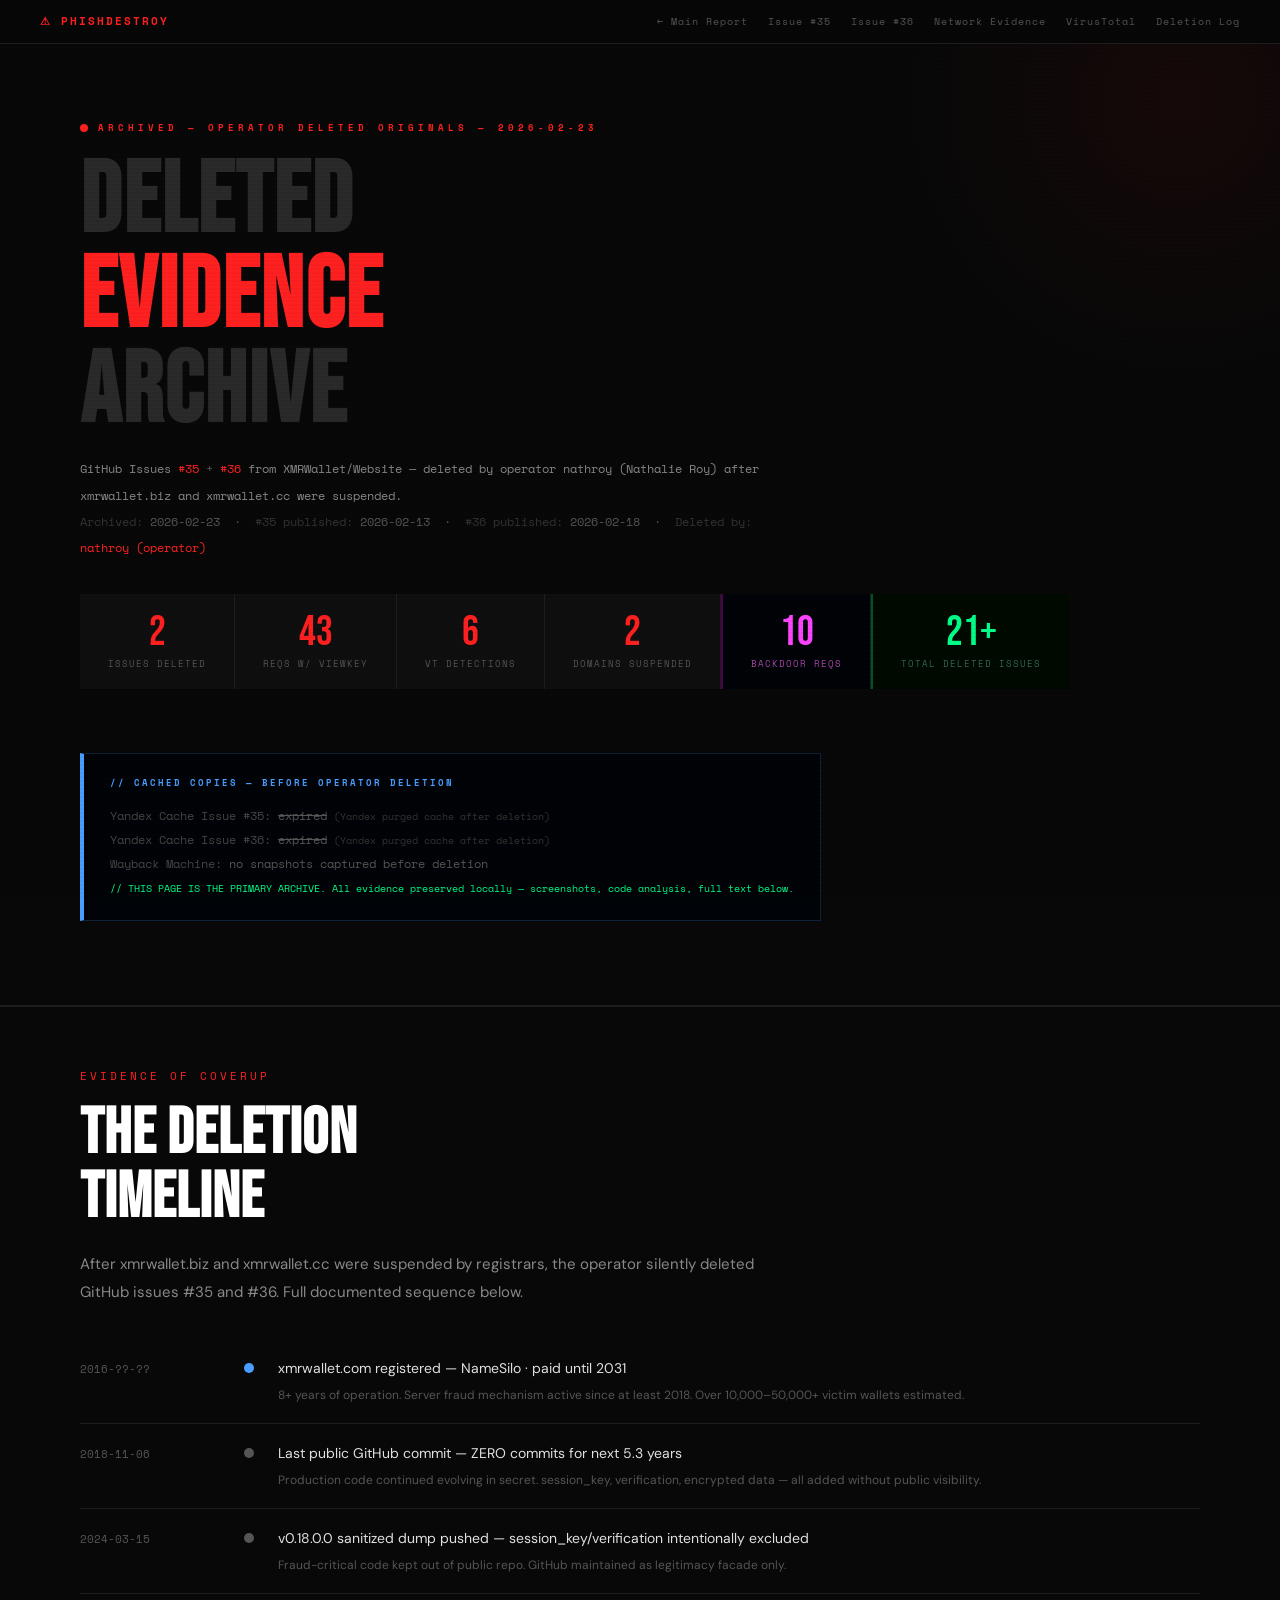
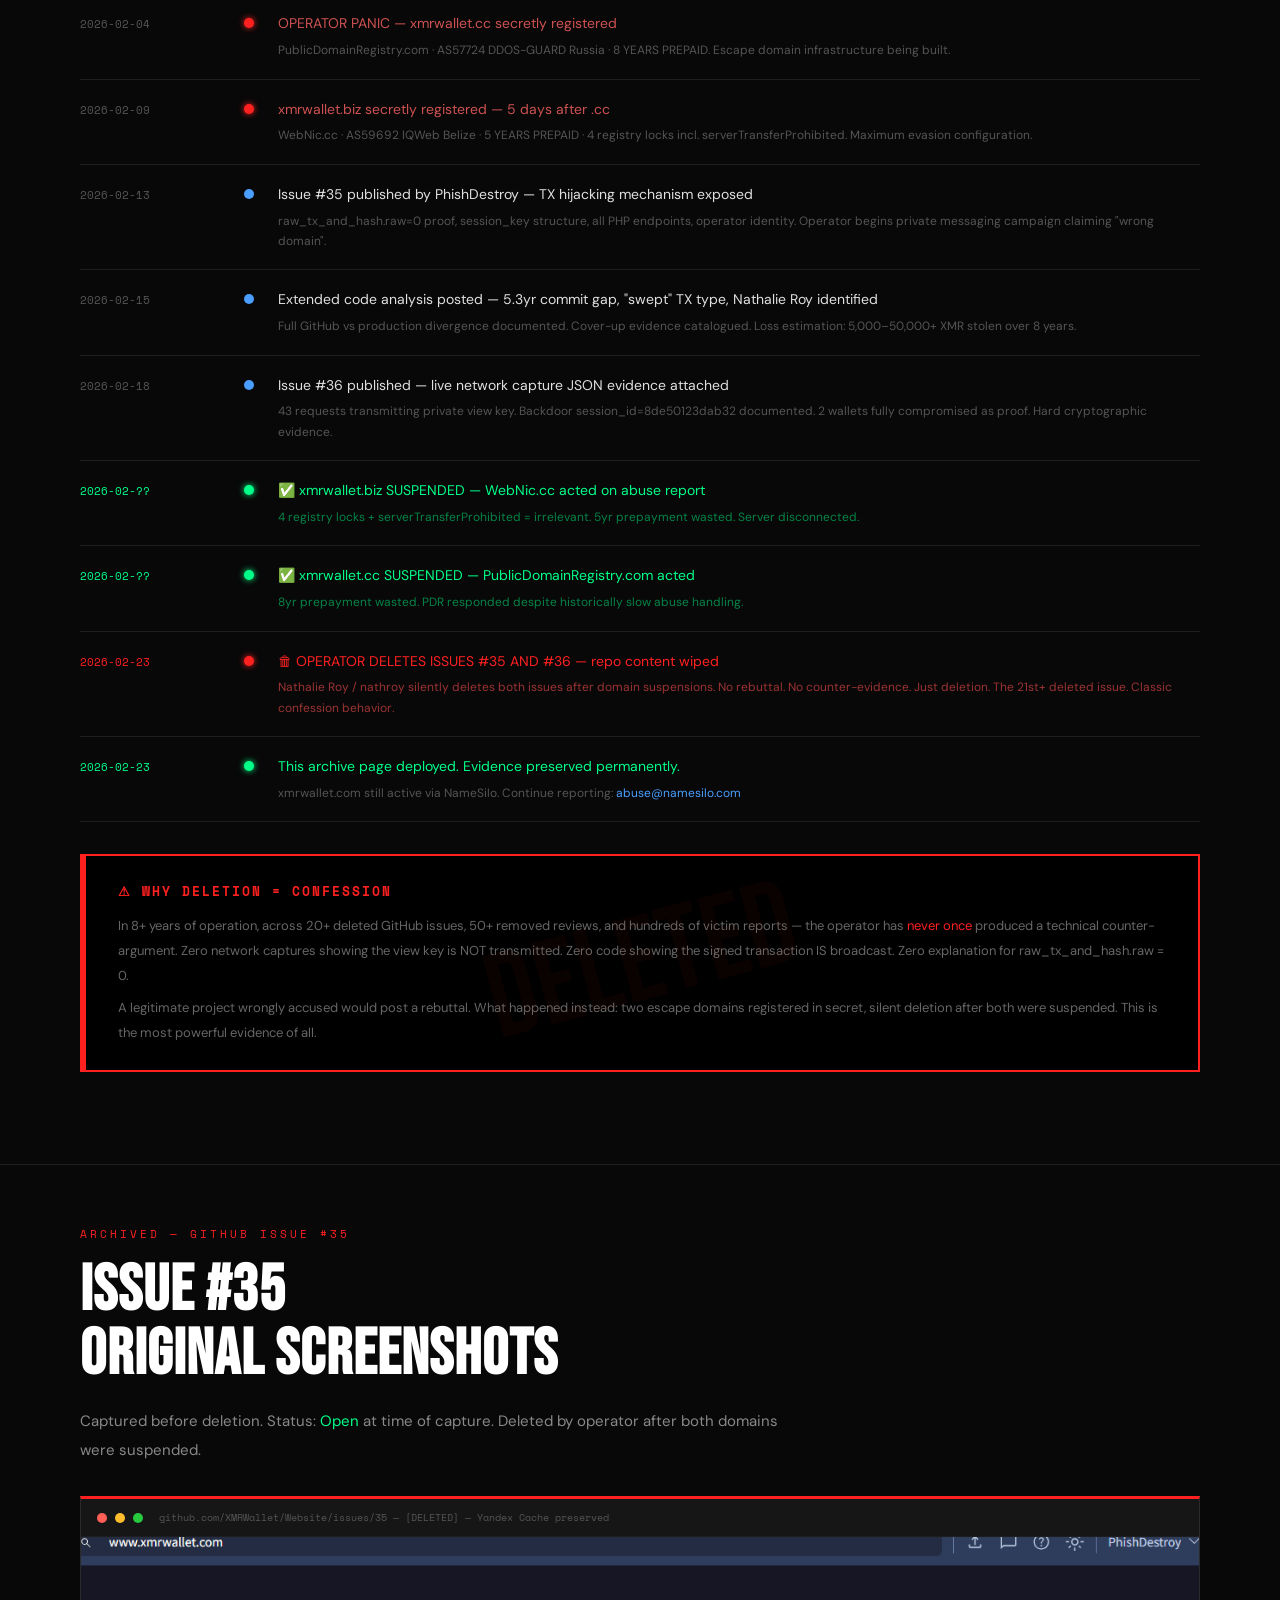
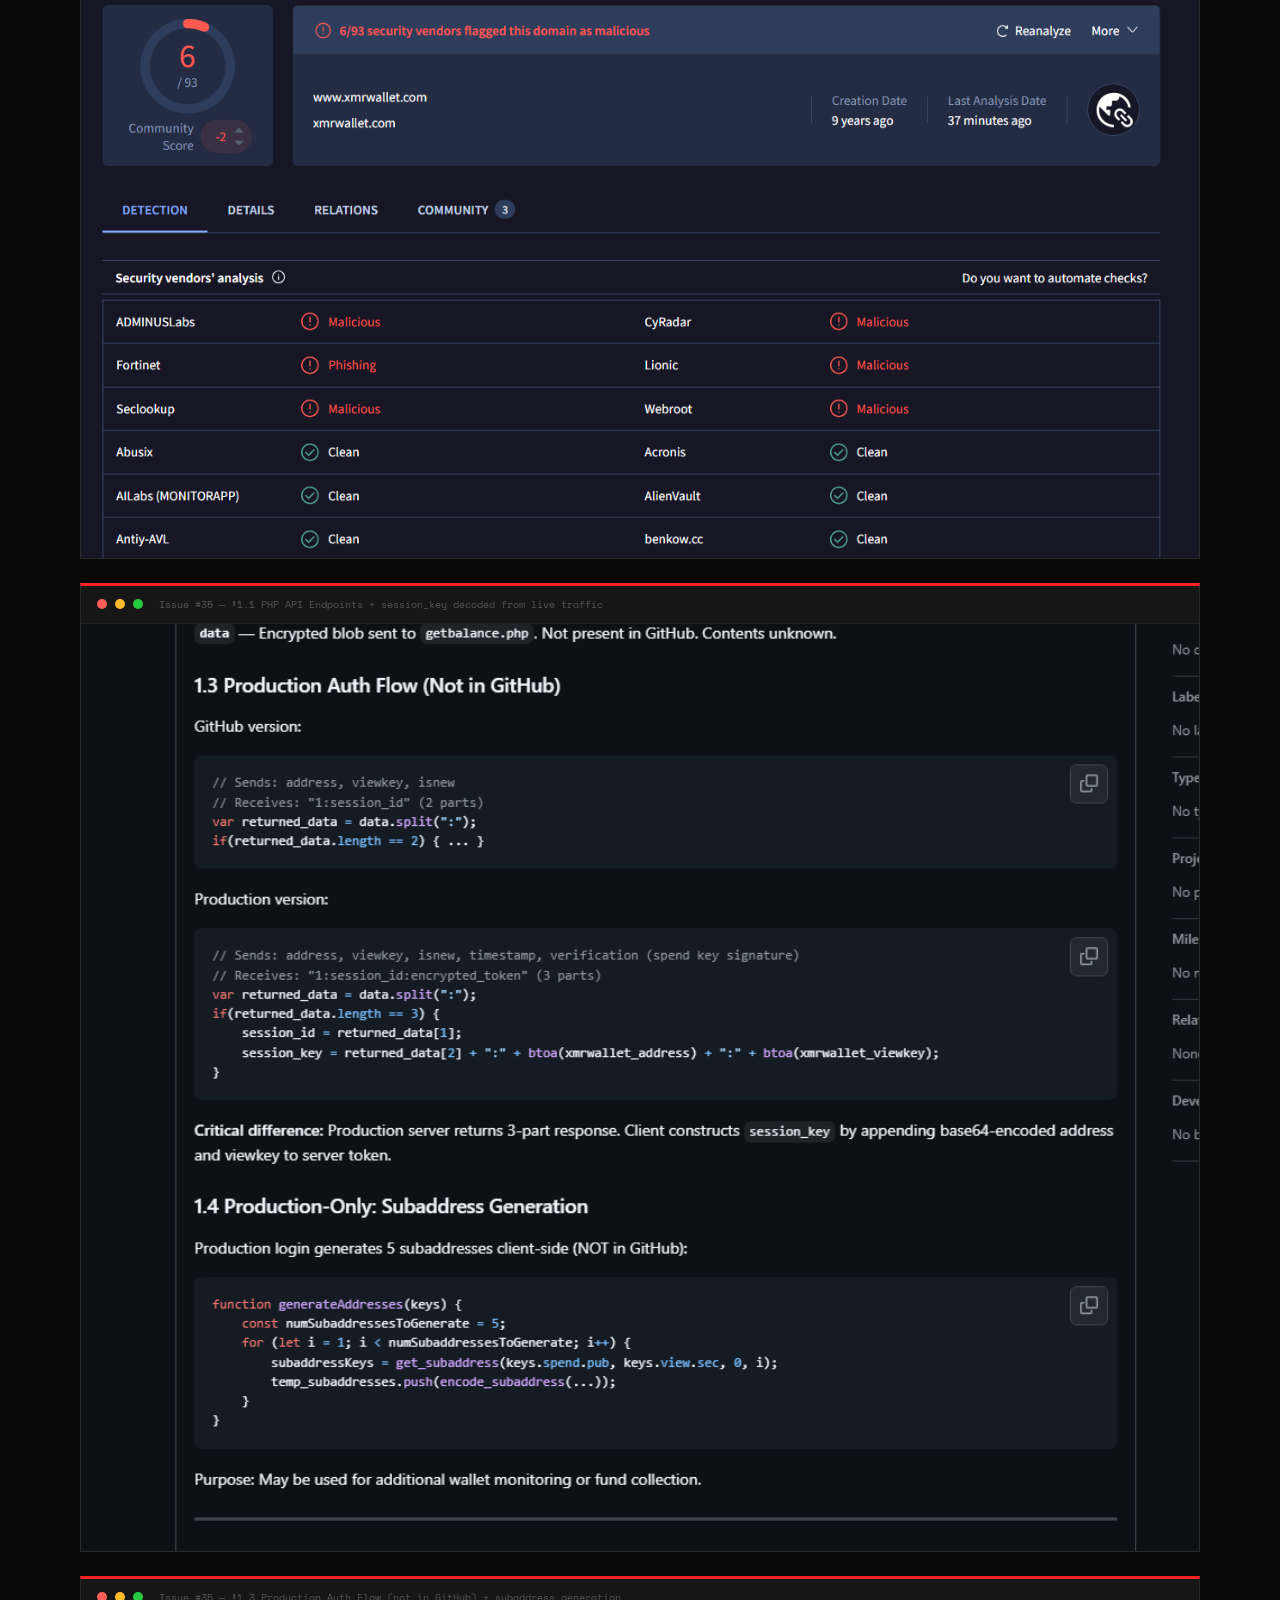
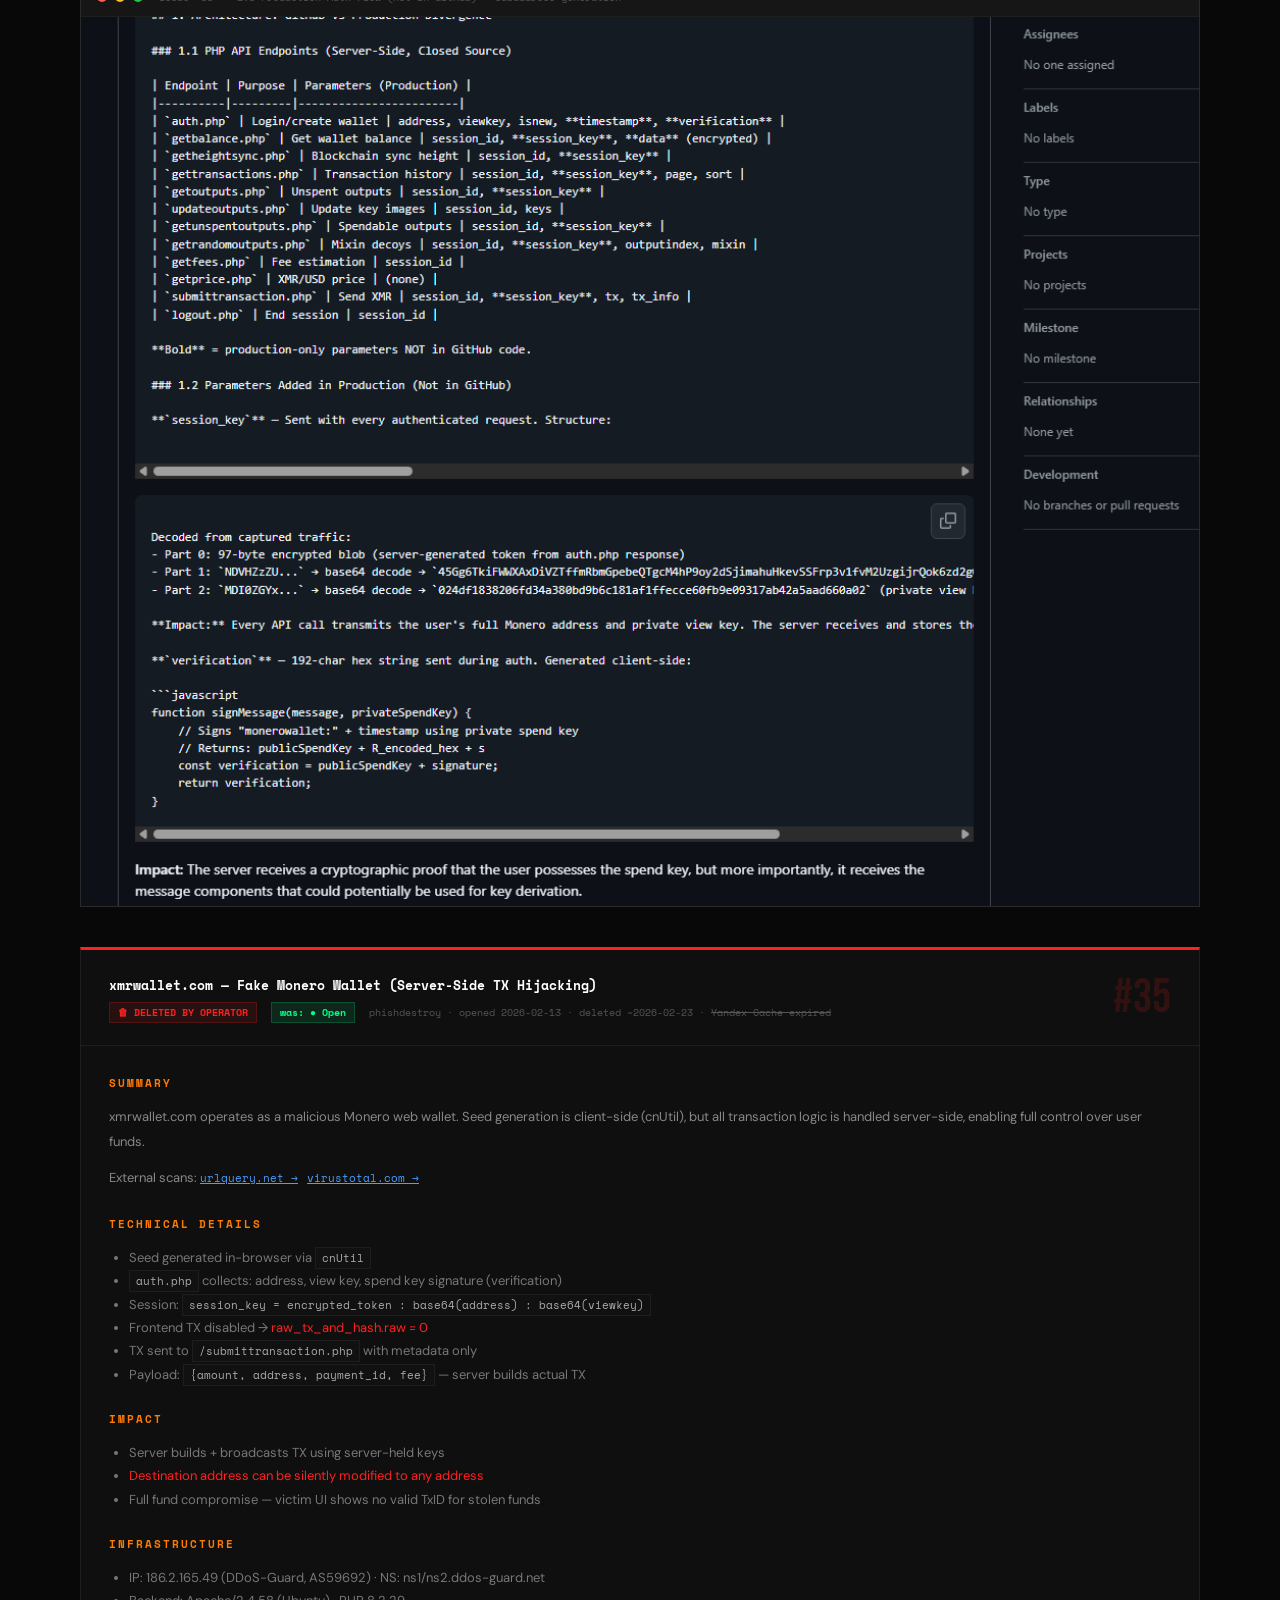
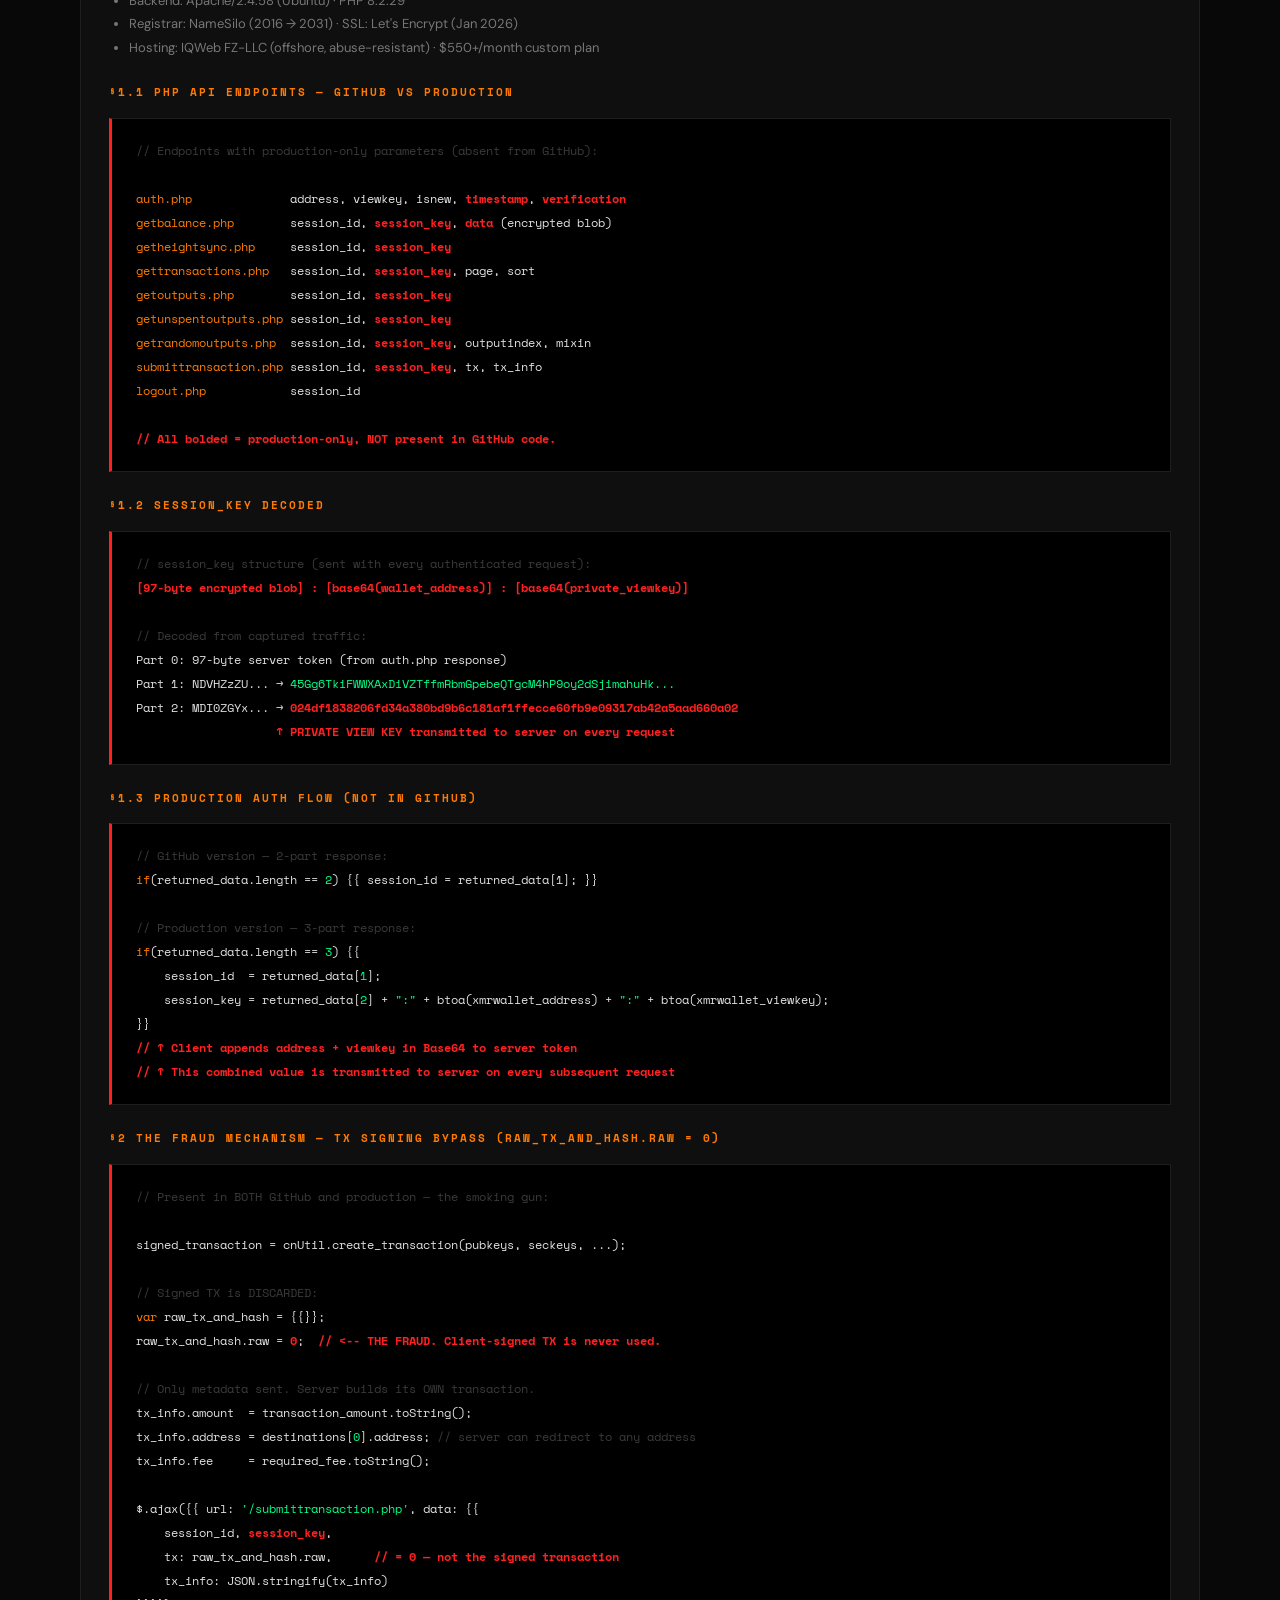
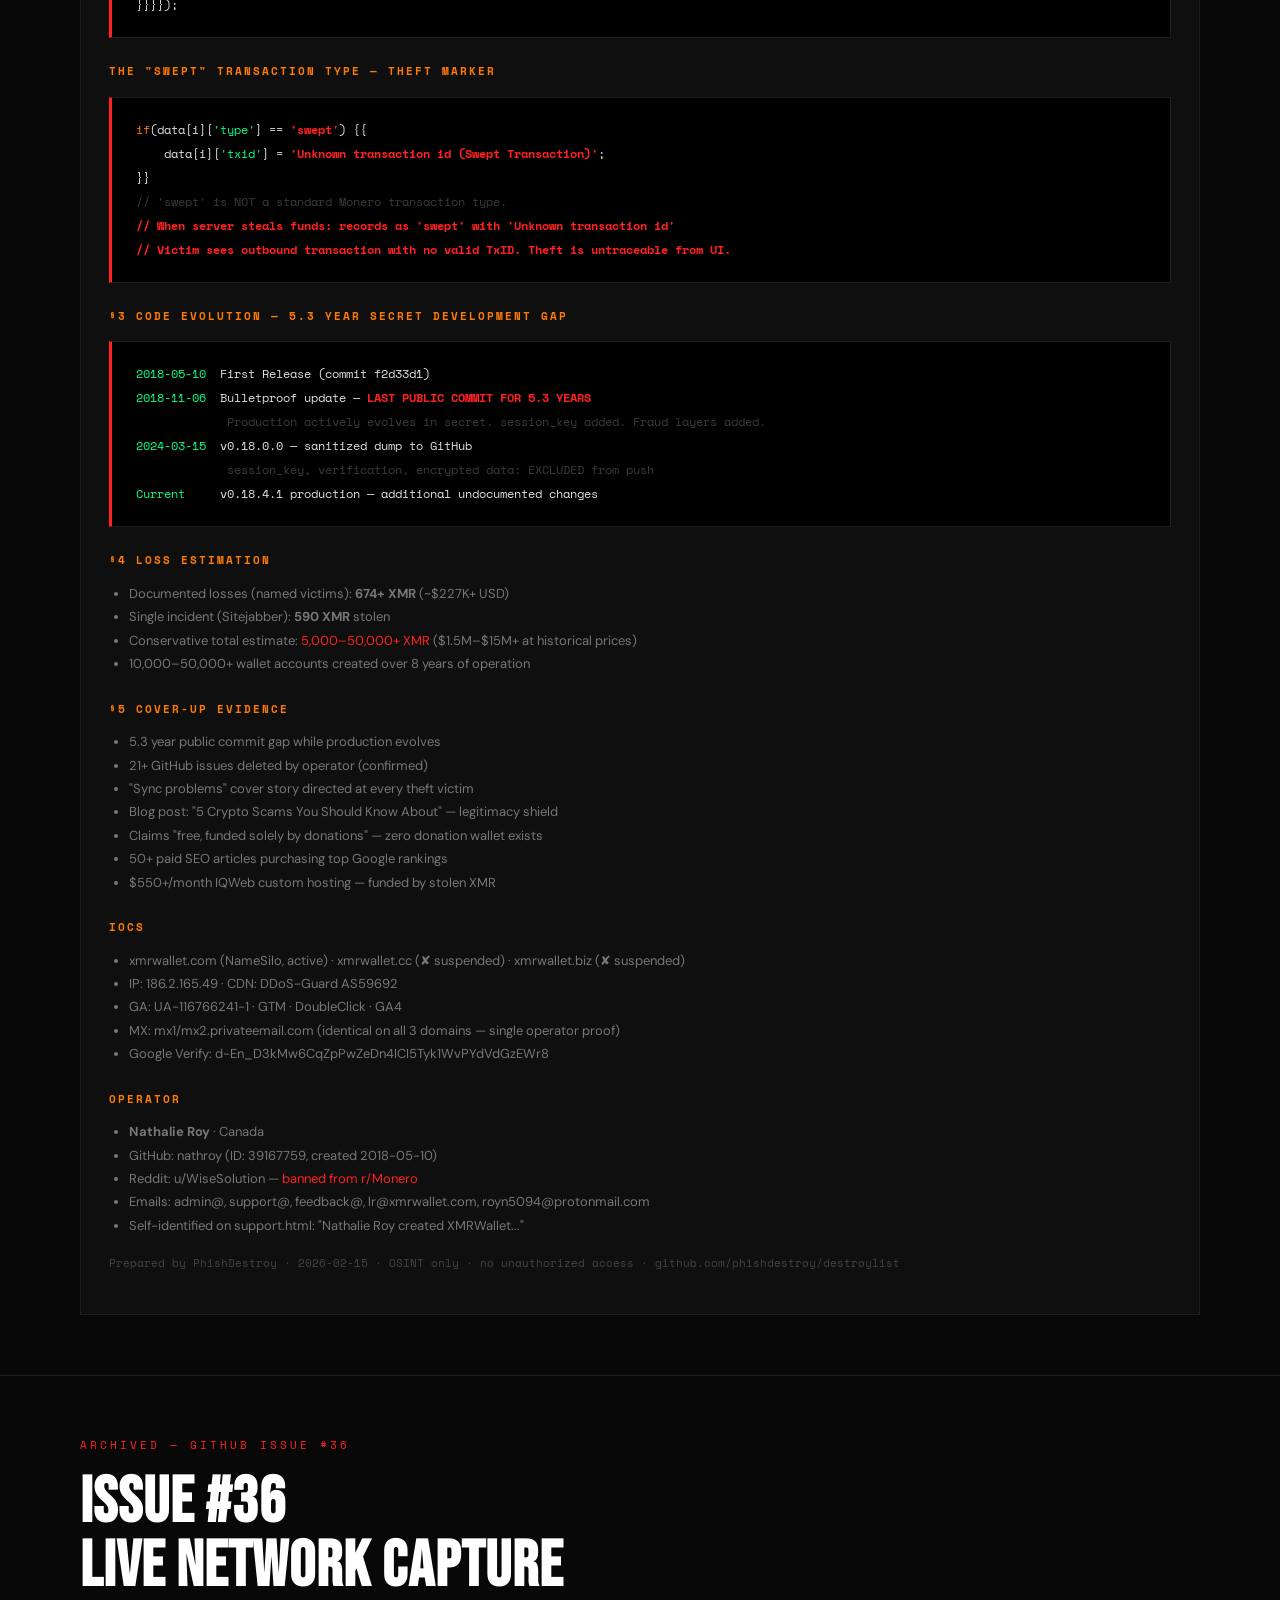
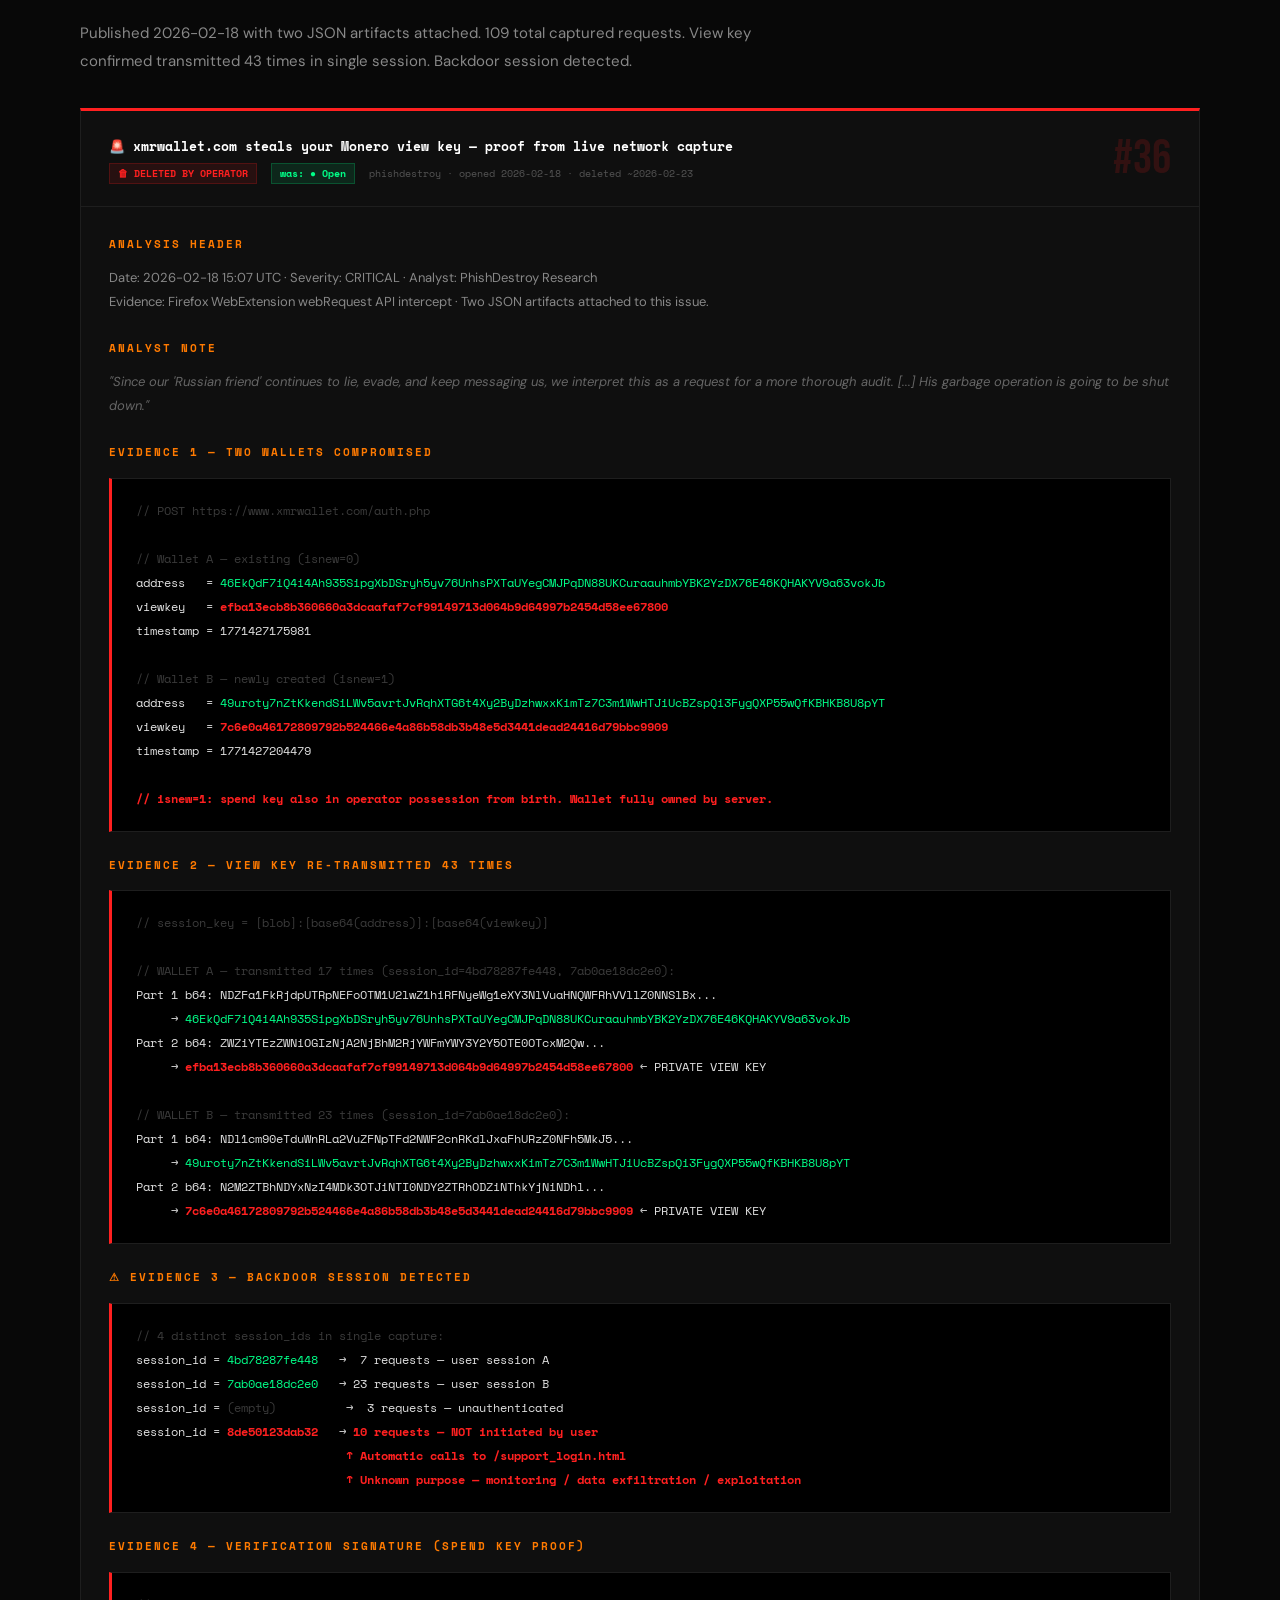
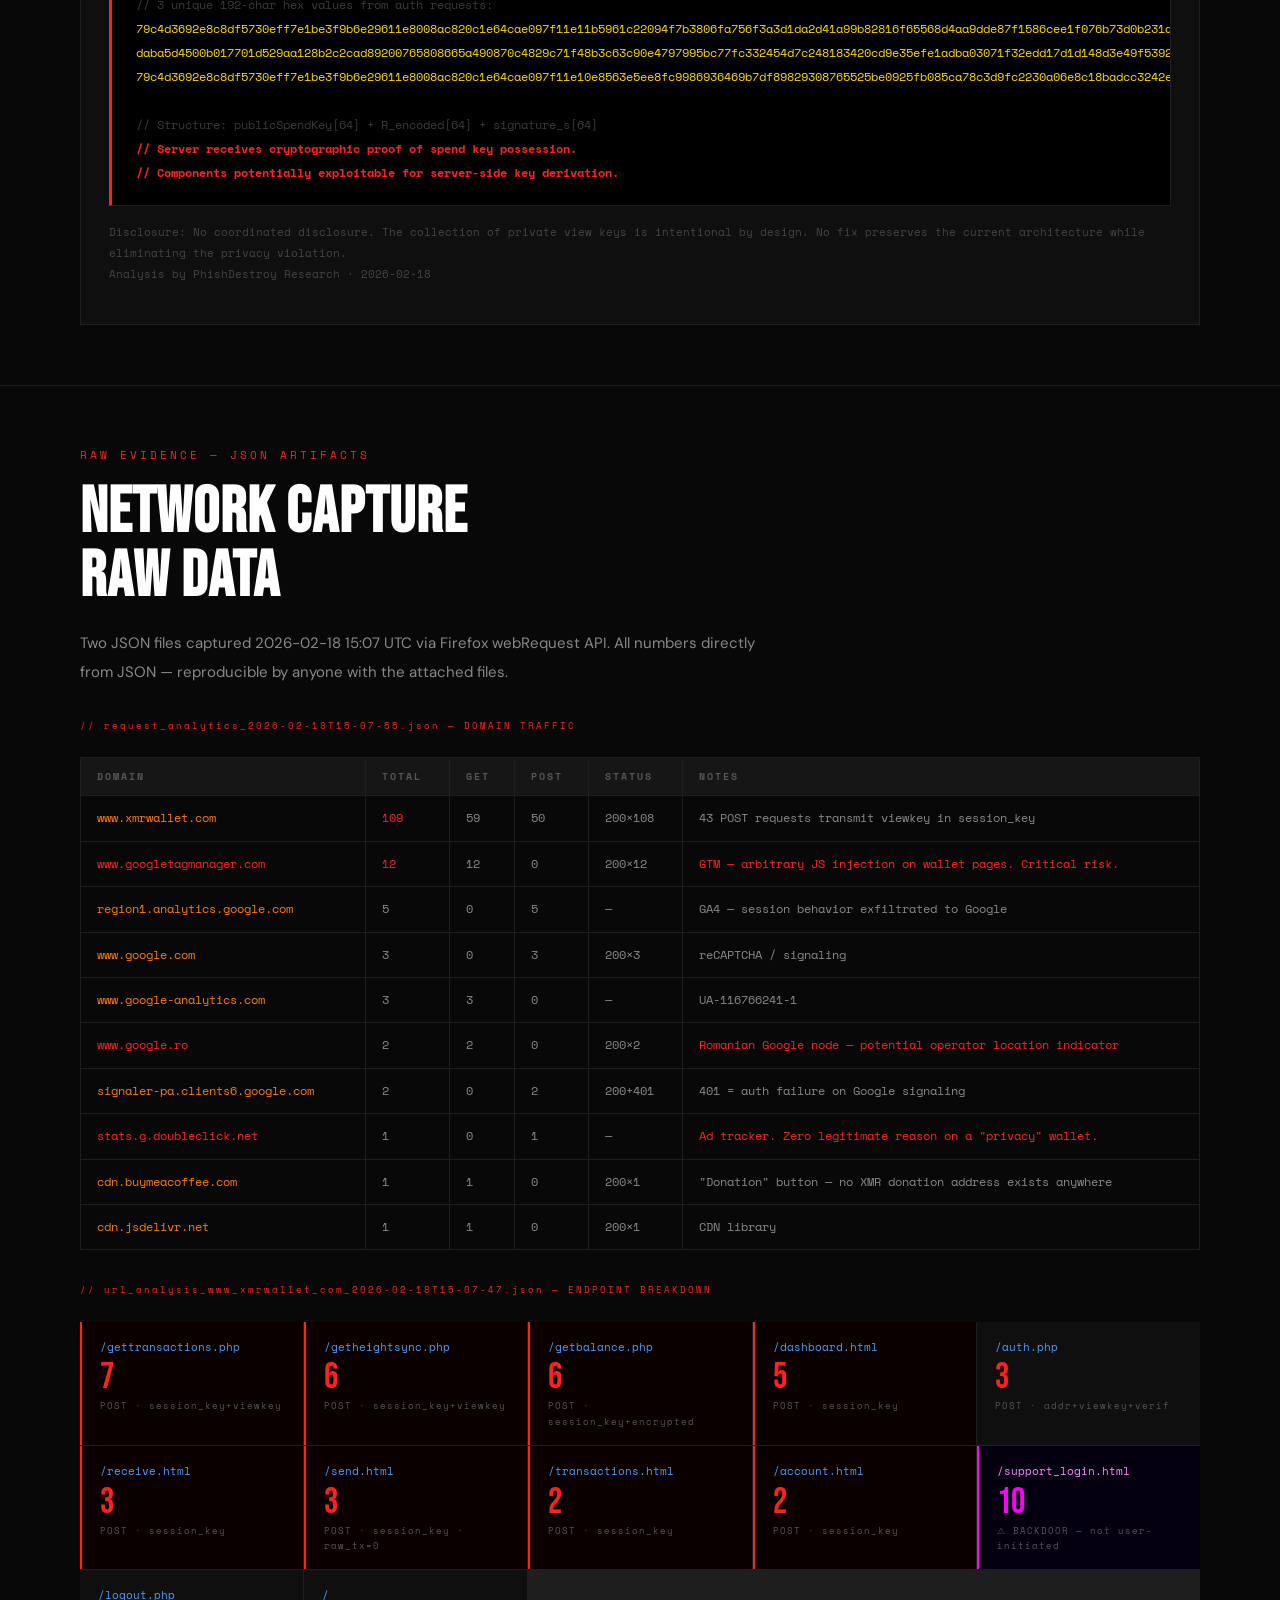
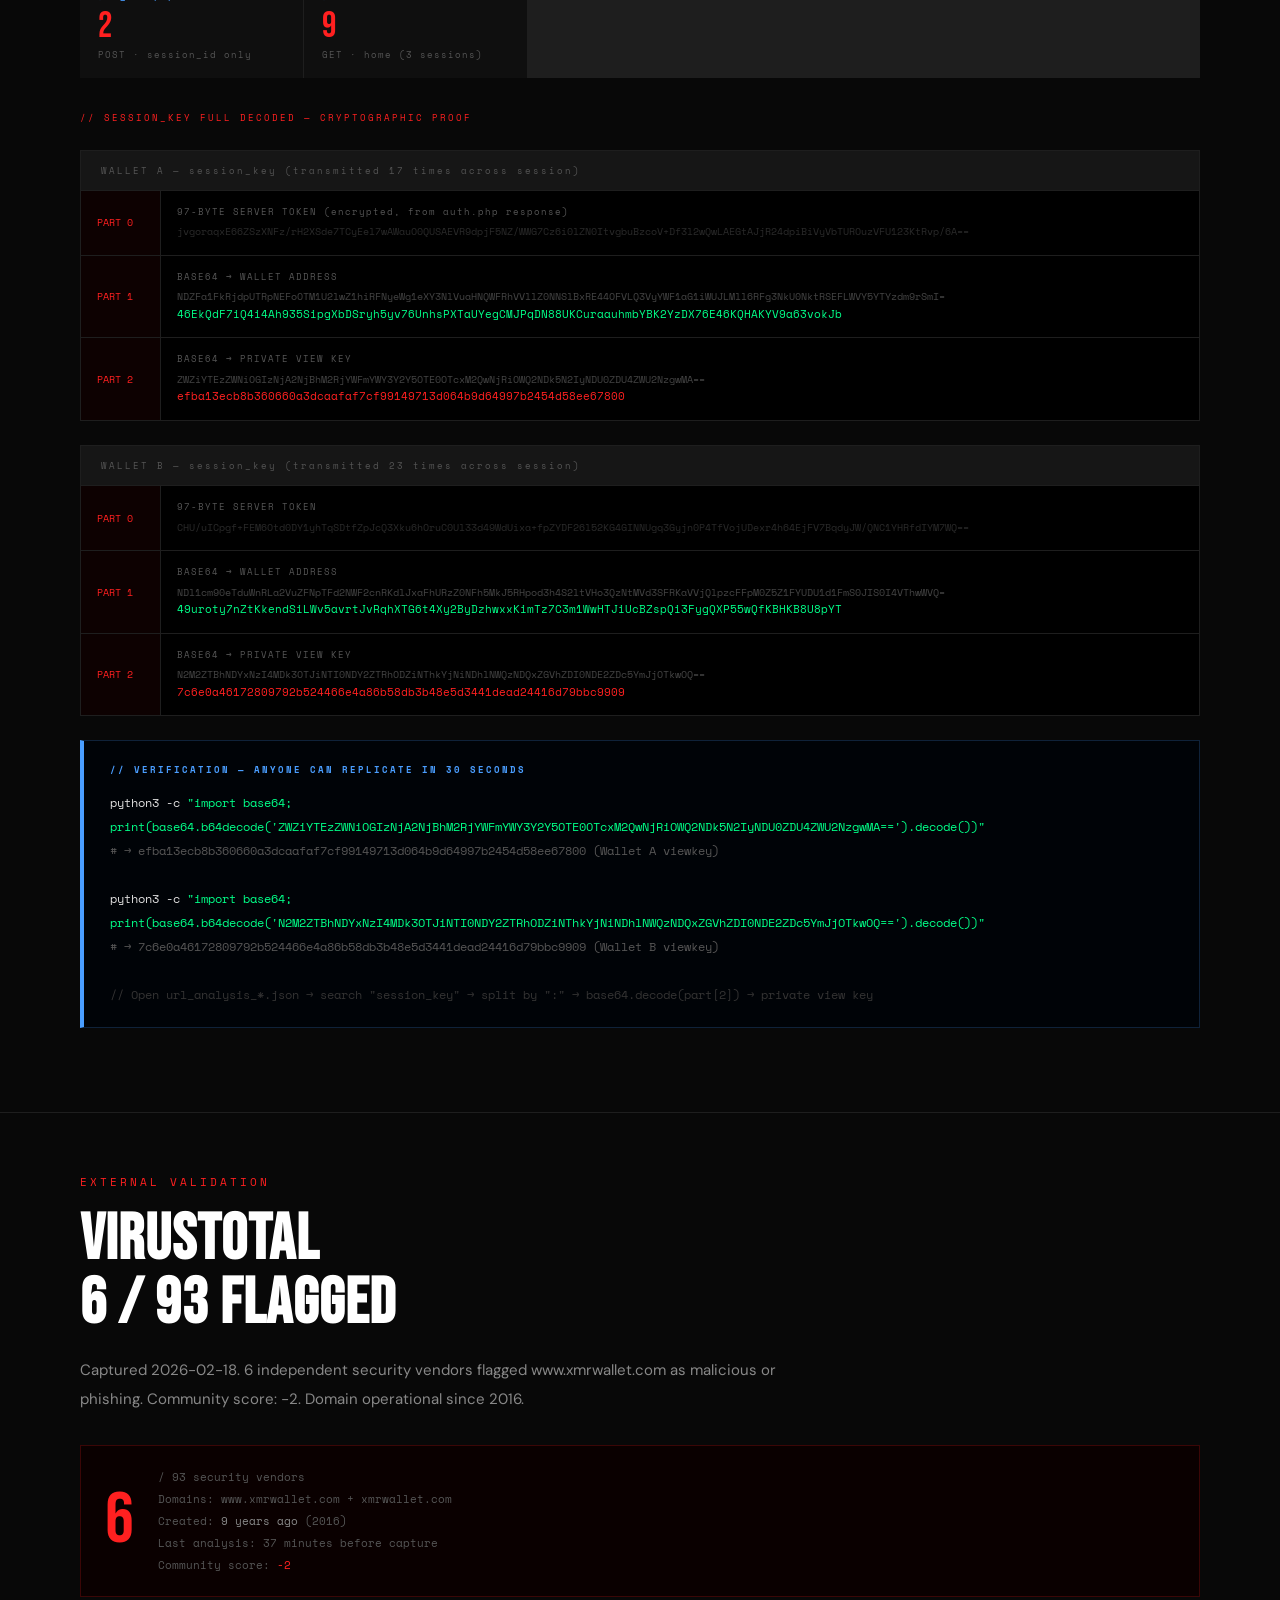
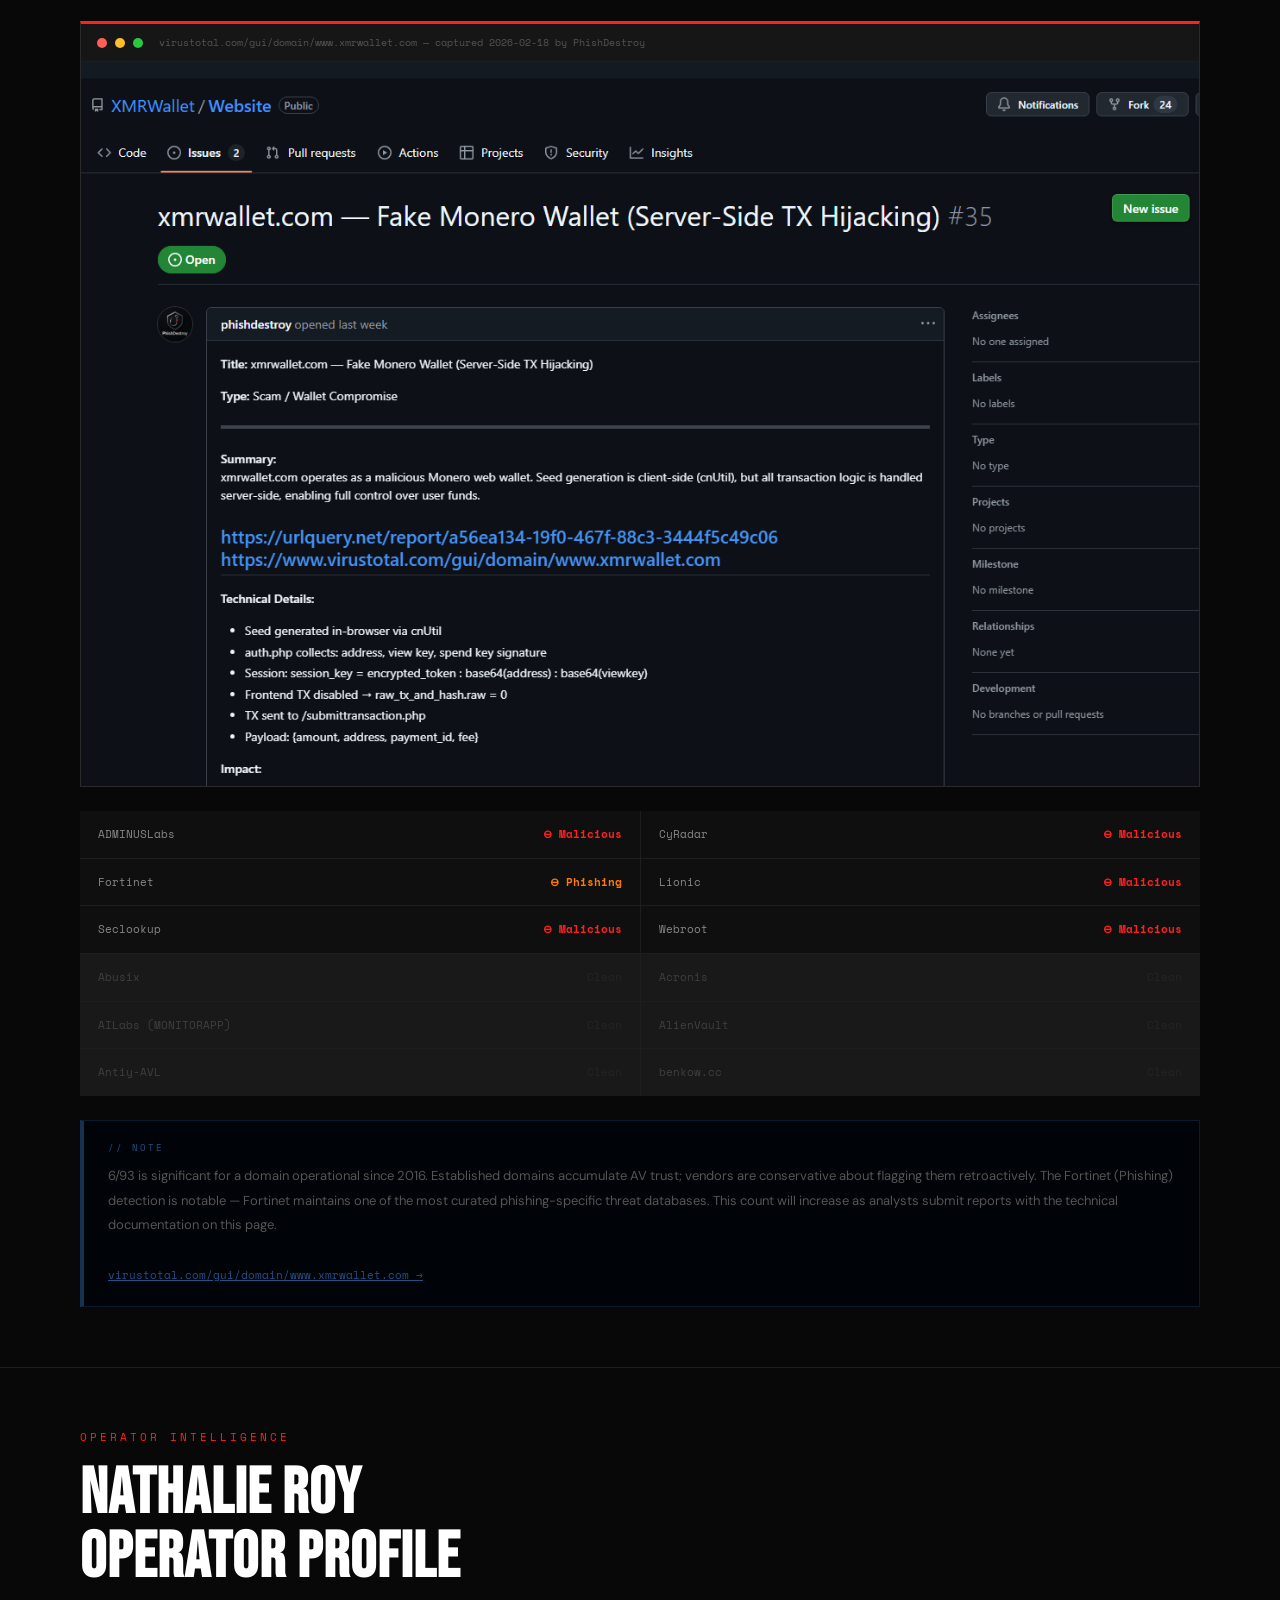
==== docs/deleted.html @ 0aae3ed5 "Fix dead links: Yandex cache expired, Wayback has no snapshots, all references updated - Yandex cach" ====
<!DOCTYPE html>
<html lang="en">
<head>
<meta charset="UTF-8">
<meta name="viewport" content="width=device-width, initial-scale=1.0">
<title>DELETED EVIDENCE &#x2014; xmrwallet.com GitHub Issues #35 &amp; #36 &#x2014; Archived by PhishDestroy</title>
<meta name="description" content="Archived GitHub issues #35 and #36 from XMRWallet/Website &#x2014; deleted by operator after .biz and .cc domains were suspended. Full technical evidence preserved.">
<meta name="robots" content="index, follow">
<meta property="og:title" content="xmrwallet.com DELETED evidence &#x2014; archived by PhishDestroy">
<meta property="og:description" content="Operator deleted GitHub issues #35 and #36 after .biz and .cc were suspended. Full archive here.">
<link rel="preconnect" href="https://fonts.googleapis.com">
<link href="https://fonts.googleapis.com/css2?family=Space+Mono:wght@400;700&family=Bebas+Neue&family=DM+Sans:ital,wght@0,300;0,400;0,500;1,400&display=swap" rel="stylesheet">
<style>
:root{--red:#FF2020;--orange:#FF7A00;--yellow:#FFD600;--green:#00FF88;--blue:#4A9EFF;--bg:#080808;--bg2:#0F0F0F;--bg3:#161616;--border:#1E1E1E;--border2:#2A2A2A;--text:#E0E0E0;--muted:#555;--mono:'Space Mono',monospace;--display:'Bebas Neue',sans-serif;--body:'DM Sans',sans-serif;}
*,*::before,*::after{box-sizing:border-box;margin:0;padding:0;}
html{scroll-behavior:smooth;}
body{background:var(--bg);color:var(--text);font-family:var(--body);font-size:15px;line-height:1.7;overflow-x:hidden;}
body::after{content:'';position:fixed;inset:0;background:repeating-linear-gradient(0deg,transparent,transparent 2px,rgba(0,0,0,0.03) 2px,rgba(0,0,0,0.03) 4px);pointer-events:none;z-index:999;}
nav{position:fixed;top:0;left:0;right:0;z-index:100;display:flex;align-items:center;justify-content:space-between;padding:12px 40px;background:rgba(8,8,8,0.95);backdrop-filter:blur(12px);border-bottom:1px solid var(--border);}
.nav-logo{font-family:var(--mono);font-size:11px;font-weight:700;color:var(--red);letter-spacing:2px;text-transform:uppercase;text-decoration:none;}
.nav-links{display:flex;gap:20px;}
.nav-links a{font-family:var(--mono);font-size:10px;color:var(--muted);text-decoration:none;letter-spacing:1px;transition:color 0.2s;}
.nav-links a:hover{color:var(--text);}
.section{padding:60px 80px;border-top:1px solid var(--border);position:relative;}
.section-label{font-family:var(--mono);font-size:11px;letter-spacing:3px;color:var(--red);text-transform:uppercase;margin-bottom:16px;}
.section-title{font-family:var(--display);font-size:clamp(36px,5vw,68px);line-height:1;color:#fff;margin-bottom:20px;letter-spacing:1px;}
.section-intro{font-size:15px;color:#888;max-width:700px;margin-bottom:32px;line-height:1.9;}
.code-block{background:#000;border:1px solid var(--border);border-left:3px solid var(--red);padding:20px 24px;font-family:var(--mono);font-size:12px;line-height:2;overflow-x:auto;margin:16px 0;white-space:pre;}
.c-url{color:#7EB8FF;}.c-key{color:var(--orange);}.c-val{color:var(--green);}.c-red{color:var(--red);font-weight:700;}.c-muted{color:#3a3a3a;}.c-yellow{color:var(--yellow);}
.ioc-table{width:100%;border-collapse:collapse;margin-top:24px;font-family:var(--mono);font-size:12px;}
.ioc-table th{text-align:left;padding:10px 16px;background:var(--bg3);color:var(--muted);font-size:10px;letter-spacing:2px;border:1px solid var(--border);}
.ioc-table td{padding:12px 16px;border:1px solid var(--border);color:#888;vertical-align:top;}
.ioc-table td:first-child{color:var(--orange);white-space:nowrap;}
.ioc-table td.red{color:var(--red);}
.ioc-table tr:hover td{background:var(--bg3);}
.screenshot-frame{background:#0a0a0a;border:1px solid var(--border2);border-top:3px solid var(--red);margin:24px 0;overflow:hidden;}
.screenshot-frame-bar{background:var(--bg3);padding:10px 16px;display:flex;align-items:center;gap:8px;border-bottom:1px solid var(--border);}
.dot{width:10px;height:10px;border-radius:50%;}
.dot.r{background:#ff5f56;}.dot.y{background:#ffbd2e;}.dot.g{background:#27c93f;}
.screenshot-url{font-family:var(--mono);font-size:10px;color:var(--muted);margin-left:8px;}
.screenshot-frame img{width:100%;display:block;}
.del-banner{background:#000;border:2px solid var(--red);border-left:6px solid var(--red);padding:24px 32px;margin:32px 0;position:relative;overflow:hidden;}
.del-banner::before{content:'DELETED';position:absolute;top:50%;left:50%;transform:translate(-50%,-50%) rotate(-15deg);font-family:var(--display);font-size:120px;color:rgba(255,32,32,0.04);pointer-events:none;white-space:nowrap;}
.del-banner-title{font-family:var(--mono);font-size:13px;font-weight:700;color:var(--red);letter-spacing:2px;margin-bottom:12px;}
.del-banner p{font-size:13px;color:#666;line-height:1.9;}
.archive-box{background:#000307;border:1px solid rgba(74,158,255,0.2);border-left:4px solid var(--blue);padding:20px 26px;margin:24px 0;font-family:var(--mono);font-size:12px;line-height:2;}
.archive-box-title{color:var(--blue);letter-spacing:2px;font-size:9px;font-weight:700;margin-bottom:12px;}
.archive-box a{color:var(--blue);text-decoration:none;}
.archive-box a:hover{text-decoration:underline;}
.issue-header{background:var(--bg2);border:1px solid var(--border);border-top:3px solid var(--red);padding:24px 28px;margin:24px 0 0 0;}
.issue-number{font-family:var(--display);font-size:48px;color:rgba(255,32,32,0.15);float:right;line-height:1;}
.issue-title{font-family:var(--mono);font-size:13px;color:#fff;font-weight:700;margin-bottom:8px;}
.issue-meta{font-family:var(--mono);font-size:10px;color:var(--muted);}
.issue-meta .open{color:var(--green);font-weight:700;background:rgba(0,255,136,0.1);border:1px solid rgba(0,255,136,0.2);padding:2px 8px;margin-right:8px;}
.issue-meta .deleted{color:var(--red);font-weight:700;background:rgba(255,32,32,0.1);border:1px solid rgba(255,32,32,0.2);padding:2px 8px;margin-right:8px;}
.issue-body{background:var(--bg2);border:1px solid var(--border);border-top:none;padding:28px;}
.issue-body h3{font-family:var(--mono);font-size:11px;font-weight:700;color:var(--orange);letter-spacing:2px;text-transform:uppercase;margin:24px 0 12px;}
.issue-body h3:first-child{margin-top:0;}
.issue-body p{font-size:13px;color:#888;line-height:1.9;margin-bottom:12px;}
.issue-body ul{margin:8px 0 16px 20px;}
.issue-body li{font-size:13px;color:#777;line-height:1.8;}
.issue-body .highlight{color:var(--red);font-weight:400;}
.issue-body code{font-family:var(--mono);font-size:11px;color:#aaa;background:#111;padding:2px 6px;border:1px solid var(--border);}
.cards-2{display:grid;grid-template-columns:1fr 1fr;gap:1px;background:var(--border);margin:24px 0;}
.card2{background:var(--bg2);padding:22px 24px;}
.card2-title{font-family:var(--mono);font-size:10px;letter-spacing:2px;color:var(--muted);text-transform:uppercase;margin-bottom:8px;}
.card2-val{font-family:var(--mono);font-size:13px;color:var(--text);word-break:break-all;line-height:1.6;}
.card2-val.red{color:var(--red);}.card2-val.green{color:var(--green);}.card2-val.orange{color:var(--orange);}
.req-grid{display:grid;grid-template-columns:repeat(auto-fill,minmax(200px,1fr));gap:1px;background:var(--border);margin:24px 0;}
.req-item{background:var(--bg2);padding:16px 18px;}
.req-endpoint{font-family:var(--mono);font-size:11px;color:var(--blue);margin-bottom:4px;}
.req-count{font-family:var(--display);font-size:36px;color:var(--red);line-height:1;}
.req-label{font-family:var(--mono);font-size:9px;color:var(--muted);letter-spacing:1px;margin-top:2px;}
.req-item.danger{background:#0a0000;border-left:2px solid var(--red);}
.req-item.backdoor{background:#050010;border-left:2px solid #ff00ff;}
.req-item.backdoor .req-count{color:#ff00ff;}
.req-item.backdoor .req-endpoint{color:#ff88ff;}
.timeline{display:flex;flex-direction:column;gap:0;margin:32px 0;}
.tl-item{display:flex;gap:24px;padding:18px 0;border-bottom:1px solid var(--border);}
.tl-date{font-family:var(--mono);font-size:11px;color:var(--muted);width:140px;flex-shrink:0;padding-top:3px;}
.tl-dot{width:10px;height:10px;border-radius:50%;flex-shrink:0;margin-top:6px;}
.tl-dot.red{background:var(--red);box-shadow:0 0 6px var(--red);}
.tl-dot.green{background:var(--green);box-shadow:0 0 6px var(--green);}
.tl-dot.blue{background:var(--blue);}
.tl-content{flex:1;}
.tl-title{font-size:14px;color:var(--text);margin-bottom:4px;}
.tl-sub{font-size:12px;color:var(--muted);}
.session-decode{background:#000;border:1px solid var(--border);padding:0;margin:24px 0;overflow:hidden;}
.sd-header{background:var(--bg3);padding:12px 20px;font-family:var(--mono);font-size:9px;color:var(--muted);letter-spacing:2px;border-bottom:1px solid var(--border);}
.sd-row{display:grid;grid-template-columns:80px 1fr;gap:0;border-bottom:1px solid var(--border);}
.sd-row:last-child{border-bottom:none;}
.sd-label{background:rgba(255,32,32,0.05);padding:14px 16px;font-family:var(--mono);font-size:10px;color:var(--red);border-right:1px solid var(--border);display:flex;align-items:center;}
.sd-val{padding:14px 16px;font-family:var(--mono);font-size:11px;color:#666;word-break:break-all;line-height:1.6;}
.sd-val .decoded{color:var(--green);display:block;font-size:11px;}
.sd-val .label{color:var(--muted);font-size:9px;letter-spacing:1px;display:block;margin-bottom:4px;}
.warning-big{background:#080000;border:2px solid rgba(255,32,32,0.4);padding:32px;margin:32px 0;text-align:center;}
.warning-big-icon{font-family:var(--display);font-size:80px;color:rgba(255,32,32,0.2);line-height:1;}
.warning-big-text{font-family:var(--mono);font-size:14px;color:var(--red);letter-spacing:2px;margin-top:12px;}
.warning-big-sub{font-size:13px;color:#555;margin-top:8px;line-height:1.8;}
.vt-grid{display:grid;grid-template-columns:1fr 1fr;gap:1px;background:var(--border);margin:24px 0;}
.vt-item{background:var(--bg2);padding:14px 18px;display:flex;align-items:center;justify-content:space-between;}
.vt-vendor{font-family:var(--mono);font-size:11px;color:#888;}
.vt-verdict-mal{font-family:var(--mono);font-size:11px;color:var(--red);font-weight:700;}
.vt-verdict-phi{font-family:var(--mono);font-size:11px;color:var(--orange);font-weight:700;}
.vt-verdict-clean{font-family:var(--mono);font-size:11px;color:#333;}
.vt-score{background:#0a0000;border:1px solid rgba(255,32,32,0.2);padding:20px 24px;display:flex;align-items:center;gap:24px;margin:24px 0;}
.vt-num{font-family:var(--display);font-size:72px;color:var(--red);line-height:1;}
.vt-info{font-family:var(--mono);font-size:11px;color:#555;line-height:2;}
footer{padding:40px 80px;border-top:1px solid var(--border);display:flex;align-items:center;justify-content:space-between;flex-wrap:wrap;gap:16px;}
.footer-left{font-family:var(--mono);font-size:11px;color:var(--muted);}
.footer-left a{color:var(--red);text-decoration:none;}
.footer-right{display:flex;gap:20px;}
.footer-right a{font-family:var(--mono);font-size:11px;color:var(--muted);text-decoration:none;}
.footer-right a:hover{color:var(--text);}
@keyframes blink{50%{opacity:0}}
@keyframes pulse{0%,100%{transform:scale(1);opacity:1}50%{transform:scale(1.05);opacity:0.7}}
@media(max-width:768px){.section{padding:60px 20px;}nav{padding:12px 20px;}.nav-links{display:none;}.cards-2,.vt-grid{grid-template-columns:1fr;}footer{padding:32px 20px;flex-direction:column;}.tl-date{width:100px;font-size:10px;}}
</style>
</head>
<body>

<nav>
  <a class="nav-logo" href="index.html">&#x26a0; PhishDestroy</a>
  <div class="nav-links">
    <a href="index.html">&#x2190; Main Report</a>
    <a href="#issue35">Issue #35</a>
    <a href="#issue36">Issue #36</a>
    <a href="#network">Network Evidence</a>
    <a href="#virustotal">VirusTotal</a>
    <a href="#deletion">Deletion Log</a>
  </div>
</nav>

<!-- HERO -->
<section style="min-height:60vh;display:flex;flex-direction:column;justify-content:center;align-items:flex-start;padding:120px 80px 60px;position:relative;overflow:hidden;border-bottom:1px solid var(--border);">
  <div style="position:absolute;top:-200px;right:-200px;width:600px;height:600px;background:radial-gradient(circle,rgba(255,32,32,0.06) 0%,transparent 65%);pointer-events:none;animation:pulse 4s ease-in-out infinite;"></div>
  <div style="font-family:var(--mono);font-size:9px;font-weight:700;letter-spacing:4px;color:var(--red);text-transform:uppercase;margin-bottom:20px;display:flex;align-items:center;gap:10px;">
    <span style="width:8px;height:8px;background:var(--red);border-radius:50%;animation:blink 1.2s step-end infinite;flex-shrink:0;display:inline-block;"></span>
    ARCHIVED &#x2014; OPERATOR DELETED ORIGINALS &#x2014; 2026-02-23
  </div>
  <h1 style="font-family:'Bebas Neue',sans-serif;font-size:clamp(48px,8vw,100px);line-height:0.95;letter-spacing:2px;color:#fff;margin-bottom:16px;">
    <span style="color:#2a2a2a;">DELETED</span><br>
    <span style="color:var(--red);">EVIDENCE</span><br>
    <span style="color:#2a2a2a;">ARCHIVE</span>
  </h1>
  <p style="font-family:var(--mono);font-size:12px;color:var(--muted);margin-bottom:32px;max-width:700px;line-height:2.2;">
    <span style="color:#888;">GitHub Issues</span> <span style="color:var(--red);">#35</span> + <span style="color:var(--red);">#36</span> <span style="color:#888;">from XMRWallet/Website &#x2014; deleted by operator nathroy (Nathalie Roy) after xmrwallet.biz and xmrwallet.cc were suspended.</span><br>
    <span style="color:#333;">Archived:</span> <span style="color:#555;">2026-02-23</span> &nbsp;&#xb7;&nbsp;
    <span style="color:#333;">#35 published:</span> <span style="color:#555;">2026-02-13</span> &nbsp;&#xb7;&nbsp;
    <span style="color:#333;">#36 published:</span> <span style="color:#555;">2026-02-18</span> &nbsp;&#xb7;&nbsp;
    <span style="color:#333;">Deleted by:</span> <span style="color:var(--red);">nathroy (operator)</span>
  </p>
  <div style="display:flex;gap:1px;background:var(--border);margin-bottom:40px;flex-wrap:wrap;">
    <div style="background:var(--bg2);padding:18px 28px;text-align:center;">
      <div style="font-family:'Bebas Neue',sans-serif;font-size:42px;color:var(--red);line-height:1;">2</div>
      <div style="font-family:var(--mono);font-size:9px;color:var(--muted);letter-spacing:1px;margin-top:2px;">ISSUES DELETED</div>
    </div>
    <div style="background:var(--bg2);padding:18px 28px;text-align:center;">
      <div style="font-family:'Bebas Neue',sans-serif;font-size:42px;color:var(--red);line-height:1;">43</div>
      <div style="font-family:var(--mono);font-size:9px;color:var(--muted);letter-spacing:1px;margin-top:2px;">REQS W/ VIEWKEY</div>
    </div>
    <div style="background:var(--bg2);padding:18px 28px;text-align:center;">
      <div style="font-family:'Bebas Neue',sans-serif;font-size:42px;color:var(--red);line-height:1;">6</div>
      <div style="font-family:var(--mono);font-size:9px;color:var(--muted);letter-spacing:1px;margin-top:2px;">VT DETECTIONS</div>
    </div>
    <div style="background:var(--bg2);padding:18px 28px;text-align:center;">
      <div style="font-family:'Bebas Neue',sans-serif;font-size:42px;color:var(--red);line-height:1;">2</div>
      <div style="font-family:var(--mono);font-size:9px;color:var(--muted);letter-spacing:1px;margin-top:2px;">DOMAINS SUSPENDED</div>
    </div>
    <div style="background:#000307;padding:18px 28px;text-align:center;border-left:2px solid rgba(255,0,255,0.3);">
      <div style="font-family:'Bebas Neue',sans-serif;font-size:42px;color:#ff44ff;line-height:1;">10</div>
      <div style="font-family:var(--mono);font-size:9px;color:#aa44aa;letter-spacing:1px;margin-top:2px;">BACKDOOR REQS</div>
    </div>
    <div style="background:#000a00;padding:18px 28px;text-align:center;border-left:2px solid rgba(0,255,136,0.3);">
      <div style="font-family:'Bebas Neue',sans-serif;font-size:42px;color:var(--green);line-height:1;">21+</div>
      <div style="font-family:var(--mono);font-size:9px;color:#336655;letter-spacing:1px;margin-top:2px;">TOTAL DELETED ISSUES</div>
    </div>
  </div>
  <div class="archive-box" style="max-width:800px;">
    <div class="archive-box-title">// CACHED COPIES &#x2014; BEFORE OPERATOR DELETION</div>
    <span style="color:#444;">Yandex Cache Issue #35:</span> <span style="color:#555;text-decoration:line-through;">expired</span> <span style="color:#333;font-size:10px;">(Yandex purged cache after deletion)</span><br>
    <span style="color:#444;">Yandex Cache Issue #36:</span> <span style="color:#555;text-decoration:line-through;">expired</span> <span style="color:#333;font-size:10px;">(Yandex purged cache after deletion)</span><br>
    <span style="color:#444;">Wayback Machine:</span> <span style="color:#555;">no snapshots captured before deletion</span><br>
    <span style="color:var(--green);font-size:10px;">// THIS PAGE IS THE PRIMARY ARCHIVE. All evidence preserved locally &#x2014; screenshots, code analysis, full text below.</span>
  </div>
</section>

<!-- DELETION TIMELINE -->
<section class="section" id="deletion">
  <div class="section-label">Evidence of Coverup</div>
  <h2 class="section-title">THE DELETION<br>TIMELINE</h2>
  <p class="section-intro">After xmrwallet.biz and xmrwallet.cc were suspended by registrars, the operator silently deleted GitHub issues #35 and #36. Full documented sequence below.</p>
  <div class="timeline">
    <div class="tl-item">
      <div class="tl-date">2016-??-??</div>
      <div class="tl-dot blue"></div>
      <div class="tl-content">
        <div class="tl-title">xmrwallet.com registered &#x2014; NameSilo &#xb7; paid until 2031</div>
        <div class="tl-sub">8+ years of operation. Server fraud mechanism active since at least 2018. Over 10,000&#x2013;50,000+ victim wallets estimated.</div>
      </div>
    </div>
    <div class="tl-item">
      <div class="tl-date">2018-11-06</div>
      <div class="tl-dot" style="background:#555;"></div>
      <div class="tl-content">
        <div class="tl-title">Last public GitHub commit &#x2014; ZERO commits for next 5.3 years</div>
        <div class="tl-sub">Production code continued evolving in secret. session_key, verification, encrypted data &#x2014; all added without public visibility.</div>
      </div>
    </div>
    <div class="tl-item">
      <div class="tl-date">2024-03-15</div>
      <div class="tl-dot" style="background:#555;"></div>
      <div class="tl-content">
        <div class="tl-title">v0.18.0.0 sanitized dump pushed &#x2014; session_key/verification intentionally excluded</div>
        <div class="tl-sub">Fraud-critical code kept out of public repo. GitHub maintained as legitimacy facade only.</div>
      </div>
    </div>
    <div class="tl-item">
      <div class="tl-date">2026-02-04</div>
      <div class="tl-dot red"></div>
      <div class="tl-content">
        <div class="tl-title" style="color:rgba(255,100,100,0.8);">OPERATOR PANIC &#x2014; xmrwallet.cc secretly registered</div>
        <div class="tl-sub">PublicDomainRegistry.com &#xb7; AS57724 DDOS-GUARD Russia &#xb7; 8 YEARS PREPAID. Escape domain infrastructure being built.</div>
      </div>
    </div>
    <div class="tl-item">
      <div class="tl-date">2026-02-09</div>
      <div class="tl-dot red"></div>
      <div class="tl-content">
        <div class="tl-title" style="color:rgba(255,100,100,0.8);">xmrwallet.biz secretly registered &#x2014; 5 days after .cc</div>
        <div class="tl-sub">WebNic.cc &#xb7; AS59692 IQWeb Belize &#xb7; 5 YEARS PREPAID &#xb7; 4 registry locks incl. serverTransferProhibited. Maximum evasion configuration.</div>
      </div>
    </div>
    <div class="tl-item">
      <div class="tl-date">2026-02-13</div>
      <div class="tl-dot blue"></div>
      <div class="tl-content">
        <div class="tl-title">Issue #35 published by PhishDestroy &#x2014; TX hijacking mechanism exposed</div>
        <div class="tl-sub">raw_tx_and_hash.raw=0 proof, session_key structure, all PHP endpoints, operator identity. Operator begins private messaging campaign claiming "wrong domain".</div>
      </div>
    </div>
    <div class="tl-item">
      <div class="tl-date">2026-02-15</div>
      <div class="tl-dot blue"></div>
      <div class="tl-content">
        <div class="tl-title">Extended code analysis posted &#x2014; 5.3yr commit gap, "swept" TX type, Nathalie Roy identified</div>
        <div class="tl-sub">Full GitHub vs production divergence documented. Cover-up evidence catalogued. Loss estimation: 5,000&#x2013;50,000+ XMR stolen over 8 years.</div>
      </div>
    </div>
    <div class="tl-item">
      <div class="tl-date">2026-02-18</div>
      <div class="tl-dot blue"></div>
      <div class="tl-content">
        <div class="tl-title">Issue #36 published &#x2014; live network capture JSON evidence attached</div>
        <div class="tl-sub">43 requests transmitting private view key. Backdoor session_id=8de50123dab32 documented. 2 wallets fully compromised as proof. Hard cryptographic evidence.</div>
      </div>
    </div>
    <div class="tl-item">
      <div class="tl-date" style="color:var(--green);">2026-02-??</div>
      <div class="tl-dot green"></div>
      <div class="tl-content">
        <div class="tl-title" style="color:var(--green);">&#x2705; xmrwallet.biz SUSPENDED &#x2014; WebNic.cc acted on abuse report</div>
        <div class="tl-sub" style="color:rgba(0,255,136,0.5);">4 registry locks + serverTransferProhibited = irrelevant. 5yr prepayment wasted. Server disconnected.</div>
      </div>
    </div>
    <div class="tl-item">
      <div class="tl-date" style="color:var(--green);">2026-02-??</div>
      <div class="tl-dot green"></div>
      <div class="tl-content">
        <div class="tl-title" style="color:var(--green);">&#x2705; xmrwallet.cc SUSPENDED &#x2014; PublicDomainRegistry.com acted</div>
        <div class="tl-sub" style="color:rgba(0,255,136,0.5);">8yr prepayment wasted. PDR responded despite historically slow abuse handling.</div>
      </div>
    </div>
    <div class="tl-item">
      <div class="tl-date" style="color:var(--red);">2026-02-23</div>
      <div class="tl-dot red"></div>
      <div class="tl-content">
        <div class="tl-title" style="color:var(--red);">&#x1f5d1; OPERATOR DELETES ISSUES #35 AND #36 &#x2014; repo content wiped</div>
        <div class="tl-sub" style="color:rgba(255,80,80,0.6);">Nathalie Roy / nathroy silently deletes both issues after domain suspensions. No rebuttal. No counter-evidence. Just deletion. The 21st+ deleted issue. Classic confession behavior.</div>
      </div>
    </div>
    <div class="tl-item">
      <div class="tl-date" style="color:var(--green);">2026-02-23</div>
      <div class="tl-dot green"></div>
      <div class="tl-content">
        <div class="tl-title" style="color:var(--green);">This archive page deployed. Evidence preserved permanently.</div>
        <div class="tl-sub">xmrwallet.com still active via NameSilo. Continue reporting: <span style="color:var(--blue);">abuse@namesilo.com</span></div>
      </div>
    </div>
  </div>
  <div class="del-banner">
    <div class="del-banner-title">&#x26a0; WHY DELETION = CONFESSION</div>
    <p>In 8+ years of operation, across 20+ deleted GitHub issues, 50+ removed reviews, and hundreds of victim reports &#x2014; the operator has <strong style="color:var(--red);font-weight:400;">never once</strong> produced a technical counter-argument. Zero network captures showing the view key is NOT transmitted. Zero code showing the signed transaction IS broadcast. Zero explanation for raw_tx_and_hash.raw = 0.</p>
    <p style="margin-top:8px;">A legitimate project wrongly accused would post a rebuttal. What happened instead: two escape domains registered in secret, silent deletion after both were suspended. This is the most powerful evidence of all.</p>
  </div>
</section>

<!-- SCREENSHOTS -->
<section class="section" id="issue35">
  <div class="section-label">Archived &#x2014; GitHub Issue #35</div>
  <h2 class="section-title">ISSUE #35<br>ORIGINAL SCREENSHOTS</h2>
  <p class="section-intro">Captured before deletion. Status: <strong style="color:var(--green);font-weight:400;">Open</strong> at time of capture. Deleted by operator after both domains were suspended.</p>

  <div class="screenshot-frame">
    <div class="screenshot-frame-bar">
      <div class="dot r"></div><div class="dot y"></div><div class="dot g"></div>
      <span class="screenshot-url">github.com/XMRWallet/Website/issues/35 &#x2014; [DELETED] &#x2014; Yandex Cache preserved</span>
    </div>
    <img src="img/issue35-overview.png" alt="GitHub Issue #35 overview &#x2014; xmrwallet.com Fake Monero Wallet (Server-Side TX Hijacking)" loading="lazy">
  </div>

  <div class="screenshot-frame" style="margin-top:8px;">
    <div class="screenshot-frame-bar">
      <div class="dot r"></div><div class="dot y"></div><div class="dot g"></div>
      <span class="screenshot-url">Issue #35 &#x2014; &#xa7;1.1 PHP API Endpoints + session_key decoded from live traffic</span>
    </div>
    <img src="img/issue35-endpoints.png" alt="Issue #35 &#x2014; PHP endpoints table and session_key structure" loading="lazy">
  </div>

  <div class="screenshot-frame" style="margin-top:8px;">
    <div class="screenshot-frame-bar">
      <div class="dot r"></div><div class="dot y"></div><div class="dot g"></div>
      <span class="screenshot-url">Issue #35 &#x2014; &#xa7;1.3 Production Auth Flow (not in GitHub) + subaddress generation</span>
    </div>
    <img src="img/issue35-authflow.png" alt="Issue #35 &#x2014; Production vs GitHub auth flow divergence" loading="lazy">
  </div>

  <!-- FULL TEXT ISSUE #35 -->
  <div class="issue-header" id="issue35-text" style="margin-top:40px;">
    <div class="issue-number">#35</div>
    <div class="issue-title">xmrwallet.com &#x2014; Fake Monero Wallet (Server-Side TX Hijacking)</div>
    <div class="issue-meta">
      <span class="deleted">&#x1f5d1; DELETED BY OPERATOR</span>
      <span class="open">was: &#x25cf; Open</span>
      phishdestroy &#xb7; opened 2026-02-13 &#xb7; deleted ~2026-02-23 &#xb7;
      <span style="color:#555;font-family:var(--mono);font-size:10px;text-decoration:line-through;">Yandex Cache expired</span>
    </div>
  </div>
  <div class="issue-body">
    <h3>Summary</h3>
    <p>xmrwallet.com operates as a malicious Monero web wallet. Seed generation is client-side (cnUtil), but all transaction logic is handled server-side, enabling full control over user funds.</p>
    <p>External scans: <a href="https://urlquery.net/report/a56ea134-19f0-467f-88c3-3444f5c49c06" target="_blank" style="color:var(--blue);font-family:var(--mono);font-size:11px;">urlquery.net &#x2192;</a> &nbsp; <a href="https://www.virustotal.com/gui/domain/www.xmrwallet.com" target="_blank" style="color:var(--blue);font-family:var(--mono);font-size:11px;">virustotal.com &#x2192;</a></p>

    <h3>Technical Details</h3>
    <ul>
      <li>Seed generated in-browser via <code>cnUtil</code></li>
      <li><code>auth.php</code> collects: address, view key, spend key signature (verification)</li>
      <li>Session: <code>session_key = encrypted_token : base64(address) : base64(viewkey)</code></li>
      <li>Frontend TX disabled &#x2192; <span class="highlight">raw_tx_and_hash.raw = 0</span></li>
      <li>TX sent to <code>/submittransaction.php</code> with metadata only</li>
      <li>Payload: <code>{amount, address, payment_id, fee}</code> &#x2014; server builds actual TX</li>
    </ul>

    <h3>Impact</h3>
    <ul>
      <li>Server builds + broadcasts TX using server-held keys</li>
      <li><span class="highlight">Destination address can be silently modified to any address</span></li>
      <li>Full fund compromise &#x2014; victim UI shows no valid TxID for stolen funds</li>
    </ul>

    <h3>Infrastructure</h3>
    <ul>
      <li>IP: 186.2.165.49 (DDoS-Guard, AS59692) &#xb7; NS: ns1/ns2.ddos-guard.net</li>
      <li>Backend: Apache/2.4.58 (Ubuntu) &#xb7; PHP 8.2.29</li>
      <li>Registrar: NameSilo (2016 &#x2192; 2031) &#xb7; SSL: Let's Encrypt (Jan 2026)</li>
      <li>Hosting: IQWeb FZ-LLC (offshore, abuse-resistant) &#xb7; $550+/month custom plan</li>
    </ul>

    <h3>&#xa7;1.1 PHP API Endpoints &#x2014; GitHub vs Production</h3>
    <div class="code-block"><span class="c-muted">// Endpoints with production-only parameters (absent from GitHub):</span>

<span class="c-key">auth.php</span>              address, viewkey, isnew, <span class="c-red">timestamp</span>, <span class="c-red">verification</span>
<span class="c-key">getbalance.php</span>        session_id, <span class="c-red">session_key</span>, <span class="c-red">data</span> (encrypted blob)
<span class="c-key">getheightsync.php</span>     session_id, <span class="c-red">session_key</span>
<span class="c-key">gettransactions.php</span>   session_id, <span class="c-red">session_key</span>, page, sort
<span class="c-key">getoutputs.php</span>        session_id, <span class="c-red">session_key</span>
<span class="c-key">getunspentoutputs.php</span> session_id, <span class="c-red">session_key</span>
<span class="c-key">getrandomoutputs.php</span>  session_id, <span class="c-red">session_key</span>, outputindex, mixin
<span class="c-key">submittransaction.php</span> session_id, <span class="c-red">session_key</span>, tx, tx_info
<span class="c-key">logout.php</span>            session_id

<span class="c-red">// All bolded = production-only, NOT present in GitHub code.</span></div>

    <h3>&#xa7;1.2 session_key Decoded</h3>
    <div class="code-block"><span class="c-muted">// session_key structure (sent with every authenticated request):</span>
<span class="c-red">[97-byte encrypted blob] : [base64(wallet_address)] : [base64(private_viewkey)]</span>

<span class="c-muted">// Decoded from captured traffic:</span>
Part 0: 97-byte server token (from auth.php response)
Part 1: NDVHZzZU... &#x2192; <span class="c-val">45Gg6TkiFWWXAxDiVZTffmRbmGpebeQTgcM4hP9oy2dSjimahuHk...</span>
Part 2: MDI0ZGYx... &#x2192; <span class="c-red">024df1838206fd34a380bd9b6c181af1ffecce60fb9e09317ab42a5aad660a02</span>
                    <span class="c-red">&#x2191; PRIVATE VIEW KEY transmitted to server on every request</span></div>

    <h3>&#xa7;1.3 Production Auth Flow (NOT in GitHub)</h3>
    <div class="code-block"><span class="c-muted">// GitHub version &#x2014; 2-part response:</span>
<span class="c-key">if</span>(returned_data.length == <span class="c-val">2</span>) {{ session_id = returned_data[1]; }}

<span class="c-muted">// Production version &#x2014; 3-part response:</span>
<span class="c-key">if</span>(returned_data.length == <span class="c-val">3</span>) {{
    session_id  = returned_data[<span class="c-val">1</span>];
    session_key = returned_data[<span class="c-val">2</span>] + <span class="c-val">":"</span> + btoa(xmrwallet_address) + <span class="c-val">":"</span> + btoa(xmrwallet_viewkey);
}}
<span class="c-red">// &#x2191; Client appends address + viewkey in Base64 to server token</span>
<span class="c-red">// &#x2191; This combined value is transmitted to server on every subsequent request</span></div>

    <h3>&#xa7;2 The Fraud Mechanism &#x2014; TX Signing Bypass (raw_tx_and_hash.raw = 0)</h3>
    <div class="code-block"><span class="c-muted">// Present in BOTH GitHub and production &#x2014; the smoking gun:</span>

signed_transaction = cnUtil.create_transaction(pubkeys, seckeys, ...);

<span class="c-muted">// Signed TX is DISCARDED:</span>
<span class="c-key">var</span> raw_tx_and_hash = {{}};
raw_tx_and_hash.raw = <span class="c-red">0</span>;  <span class="c-red">// &lt;-- THE FRAUD. Client-signed TX is never used.</span>

<span class="c-muted">// Only metadata sent. Server builds its OWN transaction.</span>
tx_info.amount  = transaction_amount.toString();
tx_info.address = destinations[<span class="c-val">0</span>].address; <span class="c-muted">// server can redirect to any address</span>
tx_info.fee     = required_fee.toString();

$.ajax({{ url: <span class="c-val">'/submittransaction.php'</span>, data: {{
    session_id, <span class="c-red">session_key</span>,
    tx: raw_tx_and_hash.raw,      <span class="c-red">// = 0 &#x2014; not the signed transaction</span>
    tx_info: JSON.stringify(tx_info)
}}}});</div>

    <h3>The "swept" Transaction Type &#x2014; Theft Marker</h3>
    <div class="code-block"><span class="c-key">if</span>(data[i][<span class="c-val">'type'</span>] == <span class="c-red">'swept'</span>) {{
    data[i][<span class="c-val">'txid'</span>] = <span class="c-red">'Unknown transaction id (Swept Transaction)'</span>;
}}
<span class="c-muted">// 'swept' is NOT a standard Monero transaction type.</span>
<span class="c-red">// When server steals funds: records as 'swept' with 'Unknown transaction id'</span>
<span class="c-red">// Victim sees outbound transaction with no valid TxID. Theft is untraceable from UI.</span></div>

    <h3>&#xa7;3 Code Evolution &#x2014; 5.3 Year Secret Development Gap</h3>
    <div class="code-block"><span class="c-val">2018-05-10</span>  First Release (commit f2d33d1)
<span class="c-val">2018-11-06</span>  Bulletproof update &#x2014; <span class="c-red">LAST PUBLIC COMMIT FOR 5.3 YEARS</span>
<span class="c-muted">             Production actively evolves in secret. session_key added. Fraud layers added.</span>
<span class="c-val">2024-03-15</span>  v0.18.0.0 &#x2014; sanitized dump to GitHub
<span class="c-muted">             session_key, verification, encrypted data: EXCLUDED from push</span>
<span class="c-val">Current</span>     v0.18.4.1 production &#x2014; additional undocumented changes</div>

    <h3>&#xa7;4 Loss Estimation</h3>
    <ul>
      <li>Documented losses (named victims): <strong>674+ XMR</strong> (~$227K+ USD)</li>
      <li>Single incident (Sitejabber): <strong>590 XMR</strong> stolen</li>
      <li>Conservative total estimate: <span class="highlight">5,000&#x2013;50,000+ XMR</span> ($1.5M&#x2013;$15M+ at historical prices)</li>
      <li>10,000&#x2013;50,000+ wallet accounts created over 8 years of operation</li>
    </ul>

    <h3>&#xa7;5 Cover-Up Evidence</h3>
    <ul>
      <li>5.3 year public commit gap while production evolves</li>
      <li>21+ GitHub issues deleted by operator (confirmed)</li>
      <li>"Sync problems" cover story directed at every theft victim</li>
      <li>Blog post: "5 Crypto Scams You Should Know About" &#x2014; legitimacy shield</li>
      <li>Claims "free, funded solely by donations" &#x2014; zero donation wallet exists</li>
      <li>50+ paid SEO articles purchasing top Google rankings</li>
      <li>$550+/month IQWeb custom hosting &#x2014; funded by stolen XMR</li>
    </ul>

    <h3>IOCs</h3>
    <ul>
      <li>xmrwallet.com (NameSilo, active) &#xb7; xmrwallet.cc (&#x2718; suspended) &#xb7; xmrwallet.biz (&#x2718; suspended)</li>
      <li>IP: 186.2.165.49 &#xb7; CDN: DDoS-Guard AS59692</li>
      <li>GA: UA-116766241-1 &#xb7; GTM &#xb7; DoubleClick &#xb7; GA4</li>
      <li>MX: mx1/mx2.privateemail.com (identical on all 3 domains &#x2014; single operator proof)</li>
      <li>Google Verify: d-En_D3kMw6CqZpPwZeDn4ICI5Tyk1WvPYdVdGzEWr8</li>
    </ul>

    <h3>Operator</h3>
    <ul>
      <li><strong>Nathalie Roy</strong> &#xb7; Canada</li>
      <li>GitHub: nathroy (ID: 39167759, created 2018-05-10)</li>
      <li>Reddit: u/WiseSolution &#x2014; <span class="highlight">banned from r/Monero</span></li>
      <li>Emails: admin@, support@, feedback@, lr@xmrwallet.com, royn5094@protonmail.com</li>
      <li>Self-identified on support.html: "Nathalie Roy created XMRWallet..."</li>
    </ul>

    <p style="margin-top:16px;color:#444;font-family:var(--mono);font-size:11px;">Prepared by PhishDestroy &#xb7; 2026-02-15 &#xb7; OSINT only &#xb7; no unauthorized access &#xb7; github.com/phishdestroy/destroylist</p>
  </div>
</section>

<!-- ISSUE #36 -->
<section class="section" id="issue36">
  <div class="section-label">Archived &#x2014; GitHub Issue #36</div>
  <h2 class="section-title">ISSUE #36<br>LIVE NETWORK CAPTURE</h2>
  <p class="section-intro">Published 2026-02-18 with two JSON artifacts attached. 109 total captured requests. View key confirmed transmitted 43 times in single session. Backdoor session detected.</p>

  <div class="issue-header">
    <div class="issue-number">#36</div>
    <div class="issue-title">&#x1f6a8; xmrwallet.com steals your Monero view key &#x2014; proof from live network capture</div>
    <div class="issue-meta">
      <span class="deleted">&#x1f5d1; DELETED BY OPERATOR</span>
      <span class="open">was: &#x25cf; Open</span>
      phishdestroy &#xb7; opened 2026-02-18 &#xb7; deleted ~2026-02-23
    </div>
  </div>
  <div class="issue-body">
    <h3>Analysis Header</h3>
    <p>Date: 2026-02-18 15:07 UTC &#xb7; Severity: CRITICAL &#xb7; Analyst: PhishDestroy Research<br>
    Evidence: Firefox WebExtension webRequest API intercept &#xb7; Two JSON artifacts attached to this issue.</p>

    <h3>Analyst Note</h3>
    <p style="color:#666;font-style:italic;">"Since our 'Russian friend' continues to lie, evade, and keep messaging us, we interpret this as a request for a more thorough audit. [...] His garbage operation is going to be shut down."</p>

    <h3>Evidence 1 &#x2014; Two Wallets Compromised</h3>
    <div class="code-block"><span class="c-muted">// POST https://www.xmrwallet.com/auth.php</span>

<span class="c-muted">// Wallet A &#x2014; existing (isnew=0)</span>
address   = <span class="c-val">46EkQdF7iQ4i4Ah935SipgXbDSryh5yv76UnhsPXTaUYegCMJPqDN88UKCuraauhmbYBK2YzDX76E46KQHAKYV9a63vokJb</span>
viewkey   = <span class="c-red">efba13ecb8b360660a3dcaafaf7cf99149713d064b9d64997b2454d58ee67800</span>
timestamp = 1771427175981

<span class="c-muted">// Wallet B &#x2014; newly created (isnew=1)</span>
address   = <span class="c-val">49uroty7nZtKkendSiLWv5avrtJvRqhXTG6t4Xy2ByDzhwxxKimTz7C3m1WwHTJiUcBZspQi3FygQXP55wQfKBHKB8U8pYT</span>
viewkey   = <span class="c-red">7c6e0a46172809792b524466e4a86b58db3b48e5d3441dead24416d79bbc9909</span>
timestamp = 1771427204479

<span class="c-red">// isnew=1: spend key also in operator possession from birth. Wallet fully owned by server.</span></div>

    <h3>Evidence 2 &#x2014; View Key Re-Transmitted 43 Times</h3>
    <div class="code-block"><span class="c-muted">// session_key = [blob]:[base64(address)]:[base64(viewkey)]</span>

<span class="c-muted">// WALLET A &#x2014; transmitted 17 times (session_id=4bd78287fe448, 7ab0ae18dc2e0):</span>
Part 1 b64: NDZFa1FkRjdpUTRpNEFoOTM1U2lwZ1hiRFNyeWg1eXY3NlVuaHNQWFRhVVllZ0NNSlBx...
     &#x2192; <span class="c-val">46EkQdF7iQ4i4Ah935SipgXbDSryh5yv76UnhsPXTaUYegCMJPqDN88UKCuraauhmbYBK2YzDX76E46KQHAKYV9a63vokJb</span>
Part 2 b64: ZWZiYTEzZWNiOGIzNjA2NjBhM2RjYWFmYWY3Y2Y5OTE0OTcxM2Qw...
     &#x2192; <span class="c-red">efba13ecb8b360660a3dcaafaf7cf99149713d064b9d64997b2454d58ee67800</span> &#x2190; PRIVATE VIEW KEY

<span class="c-muted">// WALLET B &#x2014; transmitted 23 times (session_id=7ab0ae18dc2e0):</span>
Part 1 b64: NDl1cm90eTduWnRLa2VuZFNpTFd2NWF2cnRKdlJxaFhURzZ0NFh5MkJ5...
     &#x2192; <span class="c-val">49uroty7nZtKkendSiLWv5avrtJvRqhXTG6t4Xy2ByDzhwxxKimTz7C3m1WwHTJiUcBZspQi3FygQXP55wQfKBHKB8U8pYT</span>
Part 2 b64: N2M2ZTBhNDYxNzI4MDk3OTJiNTI0NDY2ZTRhODZiNThkYjNiNDhl...
     &#x2192; <span class="c-red">7c6e0a46172809792b524466e4a86b58db3b48e5d3441dead24416d79bbc9909</span> &#x2190; PRIVATE VIEW KEY</div>

    <h3>&#x26a0; Evidence 3 &#x2014; Backdoor Session Detected</h3>
    <div class="code-block"><span class="c-muted">// 4 distinct session_ids in single capture:</span>
session_id = <span class="c-val">4bd78287fe448</span>   &#x2192;  7 requests &#x2014; user session A
session_id = <span class="c-val">7ab0ae18dc2e0</span>   &#x2192; 23 requests &#x2014; user session B
session_id = <span class="c-muted">(empty)</span>          &#x2192;  3 requests &#x2014; unauthenticated
session_id = <span class="c-red">8de50123dab32</span>   &#x2192; <span class="c-red">10 requests &#x2014; NOT initiated by user</span>
                              <span class="c-red">&#x2191; Automatic calls to /support_login.html</span>
                              <span class="c-red">&#x2191; Unknown purpose &#x2014; monitoring / data exfiltration / exploitation</span></div>

    <h3>Evidence 4 &#x2014; Verification Signature (spend key proof)</h3>
    <div class="code-block"><span class="c-muted">// 3 unique 192-char hex values from auth requests:</span>
<span class="c-yellow">79c4d3692e8c8df5730eff7e1be3f9b6e29611e8008ac820c1e64cae097f11e11b5961c22094f7b3806fa756f3a3d1da2d41a99b82816f65568d4aa9dde87f1586cee1f076b73d0b231a5f66e4f23c915c33691c498e0e0985e0c630d7318b00</span>
<span class="c-yellow">daba5d4500b017701d529aa128b2c2cad89200765808665a490870c4829c71f48b3c63c90e4797995bc77fc332454d7c248183420cd9e35efe1adba03071f32edd17d1d148d3e49f5392fb1238c2fa5f82a6cafee8a90b14fe2b47185663c10f</span>
<span class="c-yellow">79c4d3692e8c8df5730eff7e1be3f9b6e29611e8008ac820c1e64cae097f11e10e8563e5ee8fc9986936469b7df89829308765525be0925fb085ca78c3d9fc2230a06e8c18badcc3242e124eb3bae83786668356407a4891a84e7e37a2630a06</span>

<span class="c-muted">// Structure: publicSpendKey[64] + R_encoded[64] + signature_s[64]</span>
<span class="c-red">// Server receives cryptographic proof of spend key possession.</span>
<span class="c-red">// Components potentially exploitable for server-side key derivation.</span></div>

    <p style="margin-top:16px;color:#444;font-family:var(--mono);font-size:11px;">Disclosure: No coordinated disclosure. The collection of private view keys is intentional by design. No fix preserves the current architecture while eliminating the privacy violation.<br>Analysis by PhishDestroy Research &#xb7; 2026-02-18</p>
  </div>
</section>

<!-- NETWORK DATA -->
<section class="section" id="network">
  <div class="section-label">Raw Evidence &#x2014; JSON Artifacts</div>
  <h2 class="section-title">NETWORK CAPTURE<br>RAW DATA</h2>
  <p class="section-intro">Two JSON files captured 2026-02-18 15:07 UTC via Firefox webRequest API. All numbers directly from JSON &#x2014; reproducible by anyone with the attached files.</p>

  <div style="font-family:var(--mono);font-size:9px;letter-spacing:2px;color:var(--red);margin-bottom:16px;">// request_analytics_2026-02-18T15-07-55.json &#x2014; DOMAIN TRAFFIC</div>
  <table class="ioc-table">
    <thead><tr><th>DOMAIN</th><th>TOTAL</th><th>GET</th><th>POST</th><th>STATUS</th><th>NOTES</th></tr></thead>
    <tbody>
      <tr><td>www.xmrwallet.com</td><td class="red">109</td><td>59</td><td>50</td><td>200&#xd7;108</td><td>43 POST requests transmit viewkey in session_key</td></tr>
      <tr><td class="red">www.googletagmanager.com</td><td class="red">12</td><td>12</td><td>0</td><td>200&#xd7;12</td><td class="red">GTM &#x2014; arbitrary JS injection on wallet pages. Critical risk.</td></tr>
      <tr><td>region1.analytics.google.com</td><td>5</td><td>0</td><td>5</td><td>&#x2014;</td><td>GA4 &#x2014; session behavior exfiltrated to Google</td></tr>
      <tr><td>www.google.com</td><td>3</td><td>0</td><td>3</td><td>200&#xd7;3</td><td>reCAPTCHA / signaling</td></tr>
      <tr><td>www.google-analytics.com</td><td>3</td><td>3</td><td>0</td><td>&#x2014;</td><td>UA-116766241-1</td></tr>
      <tr><td class="red">www.google.ro</td><td>2</td><td>2</td><td>0</td><td>200&#xd7;2</td><td class="red">Romanian Google node &#x2014; potential operator location indicator</td></tr>
      <tr><td>signaler-pa.clients6.google.com</td><td>2</td><td>0</td><td>2</td><td>200+401</td><td>401 = auth failure on Google signaling</td></tr>
      <tr><td class="red">stats.g.doubleclick.net</td><td>1</td><td>0</td><td>1</td><td>&#x2014;</td><td class="red">Ad tracker. Zero legitimate reason on a "privacy" wallet.</td></tr>
      <tr><td>cdn.buymeacoffee.com</td><td>1</td><td>1</td><td>0</td><td>200&#xd7;1</td><td>"Donation" button &#x2014; no XMR donation address exists anywhere</td></tr>
      <tr><td>cdn.jsdelivr.net</td><td>1</td><td>1</td><td>0</td><td>200&#xd7;1</td><td>CDN library</td></tr>
    </tbody>
  </table>

  <div style="font-family:var(--mono);font-size:9px;letter-spacing:2px;color:var(--red);margin:32px 0 16px;">// url_analysis_www_xmrwallet_com_2026-02-18T15-07-47.json &#x2014; ENDPOINT BREAKDOWN</div>
  <div class="req-grid">
    <div class="req-item danger"><div class="req-endpoint">/gettransactions.php</div><div class="req-count">7</div><div class="req-label">POST &#xb7; session_key+viewkey</div></div>
    <div class="req-item danger"><div class="req-endpoint">/getheightsync.php</div><div class="req-count">6</div><div class="req-label">POST &#xb7; session_key+viewkey</div></div>
    <div class="req-item danger"><div class="req-endpoint">/getbalance.php</div><div class="req-count">6</div><div class="req-label">POST &#xb7; session_key+encrypted</div></div>
    <div class="req-item danger"><div class="req-endpoint">/dashboard.html</div><div class="req-count">5</div><div class="req-label">POST &#xb7; session_key</div></div>
    <div class="req-item"><div class="req-endpoint">/auth.php</div><div class="req-count">3</div><div class="req-label">POST &#xb7; addr+viewkey+verif</div></div>
    <div class="req-item danger"><div class="req-endpoint">/receive.html</div><div class="req-count">3</div><div class="req-label">POST &#xb7; session_key</div></div>
    <div class="req-item danger"><div class="req-endpoint">/send.html</div><div class="req-count">3</div><div class="req-label">POST &#xb7; session_key &#xb7; raw_tx=0</div></div>
    <div class="req-item danger"><div class="req-endpoint">/transactions.html</div><div class="req-count">2</div><div class="req-label">POST &#xb7; session_key</div></div>
    <div class="req-item danger"><div class="req-endpoint">/account.html</div><div class="req-count">2</div><div class="req-label">POST &#xb7; session_key</div></div>
    <div class="req-item backdoor"><div class="req-endpoint">/support_login.html</div><div class="req-count">10</div><div class="req-label">&#x26a0; BACKDOOR &#x2014; not user-initiated</div></div>
    <div class="req-item"><div class="req-endpoint">/logout.php</div><div class="req-count">2</div><div class="req-label">POST &#xb7; session_id only</div></div>
    <div class="req-item"><div class="req-endpoint">/</div><div class="req-count">9</div><div class="req-label">GET &#xb7; home (3 sessions)</div></div>
  </div>

  <div style="font-family:var(--mono);font-size:9px;letter-spacing:2px;color:var(--red);margin:32px 0 16px;">// SESSION_KEY FULL DECODED &#x2014; CRYPTOGRAPHIC PROOF</div>
  <div class="session-decode">
    <div class="sd-header">WALLET A &#x2014; session_key (transmitted 17 times across session)</div>
    <div class="sd-row">
      <div class="sd-label">PART 0</div>
      <div class="sd-val"><span class="label">97-BYTE SERVER TOKEN (encrypted, from auth.php response)</span><span style="color:#2a2a2a;font-size:10px;">jvgoraqxE66ZSzXNFz/rH2XSde7TCyEel7wAWauO0QUSAEVR9dpjF5NZ/WWG7Cz6i0lZN0ItvgbuBzcoV+Df3l2wQwLAEGtAJjR24dpiBiVyVbTUROuzVFU123KtRvp/6A==</span></div>
    </div>
    <div class="sd-row">
      <div class="sd-label">PART 1</div>
      <div class="sd-val">
        <span class="label">BASE64 &#x2192; WALLET ADDRESS</span>
        <span style="color:#444;font-size:10px;">NDZFa1FkRjdpUTRpNEFoOTM1U2lwZ1hiRFNyeWg1eXY3NlVuaHNQWFRhVVllZ0NNSlBxRE44OFVLQ3VyYWF1aG1iWUJLMll6RFg3NkU0NktRSEFLWVY5YTYzdm9rSmI=</span>
        <span class="decoded">46EkQdF7iQ4i4Ah935SipgXbDSryh5yv76UnhsPXTaUYegCMJPqDN88UKCuraauhmbYBK2YzDX76E46KQHAKYV9a63vokJb</span>
      </div>
    </div>
    <div class="sd-row">
      <div class="sd-label">PART 2</div>
      <div class="sd-val">
        <span class="label">BASE64 &#x2192; PRIVATE VIEW KEY</span>
        <span style="color:#444;font-size:10px;">ZWZiYTEzZWNiOGIzNjA2NjBhM2RjYWFmYWY3Y2Y5OTE0OTcxM2QwNjRiOWQ2NDk5N2IyNDU0ZDU4ZWU2NzgwMA==</span>
        <span class="decoded" style="color:var(--red);">efba13ecb8b360660a3dcaafaf7cf99149713d064b9d64997b2454d58ee67800</span>
      </div>
    </div>
  </div>
  <div class="session-decode" style="margin-top:8px;">
    <div class="sd-header">WALLET B &#x2014; session_key (transmitted 23 times across session)</div>
    <div class="sd-row">
      <div class="sd-label">PART 0</div>
      <div class="sd-val"><span class="label">97-BYTE SERVER TOKEN</span><span style="color:#2a2a2a;font-size:10px;">CHU/uICpgf+FEM6Otd0DY1yhTqSDtfZpJcQ3Xku6hOruC0Ul33d49WdUixa+fpZYDF26l52KG4GINNUgq3Gyjn0P4TfVojUDexr4h64EjFV7BqdyJW/QNC1YHRfdIYM7WQ==</span></div>
    </div>
    <div class="sd-row">
      <div class="sd-label">PART 1</div>
      <div class="sd-val">
        <span class="label">BASE64 &#x2192; WALLET ADDRESS</span>
        <span style="color:#444;font-size:10px;">NDl1cm90eTduWnRLa2VuZFNpTFd2NWF2cnRKdlJxaFhURzZ0NFh5MkJ5RHpod3h4S2ltVHo3QzNtMVd3SFRKaVVjQlpzcFFpM0Z5Z1FYUDU1d1FmS0JIS0I4VThwWVQ=</span>
        <span class="decoded">49uroty7nZtKkendSiLWv5avrtJvRqhXTG6t4Xy2ByDzhwxxKimTz7C3m1WwHTJiUcBZspQi3FygQXP55wQfKBHKB8U8pYT</span>
      </div>
    </div>
    <div class="sd-row">
      <div class="sd-label">PART 2</div>
      <div class="sd-val">
        <span class="label">BASE64 &#x2192; PRIVATE VIEW KEY</span>
        <span style="color:#444;font-size:10px;">N2M2ZTBhNDYxNzI4MDk3OTJiNTI0NDY2ZTRhODZiNThkYjNiNDhlNWQzNDQxZGVhZDI0NDE2ZDc5YmJjOTkwOQ==</span>
        <span class="decoded" style="color:var(--red);">7c6e0a46172809792b524466e4a86b58db3b48e5d3441dead24416d79bbc9909</span>
      </div>
    </div>
  </div>

  <div class="archive-box" style="margin-top:24px;">
    <div class="archive-box-title">// VERIFICATION &#x2014; ANYONE CAN REPLICATE IN 30 SECONDS</div>
    python3 -c <span style="color:var(--green);">"import base64; print(base64.b64decode('ZWZiYTEzZWNiOGIzNjA2NjBhM2RjYWFmYWY3Y2Y5OTE0OTcxM2QwNjRiOWQ2NDk5N2IyNDU0ZDU4ZWU2NzgwMA==').decode())"</span><br>
    <span style="color:var(--muted);"># &#x2192; efba13ecb8b360660a3dcaafaf7cf99149713d064b9d64997b2454d58ee67800 (Wallet A viewkey)</span><br><br>
    python3 -c <span style="color:var(--green);">"import base64; print(base64.b64decode('N2M2ZTBhNDYxNzI4MDk3OTJiNTI0NDY2ZTRhODZiNThkYjNiNDhlNWQzNDQxZGVhZDI0NDE2ZDc5YmJjOTkwOQ==').decode())"</span><br>
    <span style="color:var(--muted);"># &#x2192; 7c6e0a46172809792b524466e4a86b58db3b48e5d3441dead24416d79bbc9909 (Wallet B viewkey)</span><br><br>
    <span style="color:#333;">// Open url_analysis_*.json &#x2192; search "session_key" &#x2192; split by ":" &#x2192; base64.decode(part[2]) &#x2192; private view key</span>
  </div>
</section>

<!-- VIRUSTOTAL -->
<section class="section" id="virustotal">
  <div class="section-label">External Validation</div>
  <h2 class="section-title">VIRUSTOTAL<br>6 / 93 FLAGGED</h2>
  <p class="section-intro">Captured 2026-02-18. 6 independent security vendors flagged www.xmrwallet.com as malicious or phishing. Community score: &#x2212;2. Domain operational since 2016.</p>

  <div class="vt-score">
    <div class="vt-num">6</div>
    <div class="vt-info">
      / 93 security vendors<br>
      Domains: www.xmrwallet.com + xmrwallet.com<br>
      Created: <strong style="color:#888;font-weight:400;">9 years ago</strong> (2016)<br>
      Last analysis: 37 minutes before capture<br>
      Community score: <strong style="color:var(--red);font-weight:400;">-2</strong>
    </div>
  </div>

  <div class="screenshot-frame">
    <div class="screenshot-frame-bar">
      <div class="dot r"></div><div class="dot y"></div><div class="dot g"></div>
      <span class="screenshot-url">virustotal.com/gui/domain/www.xmrwallet.com &#x2014; captured 2026-02-18 by PhishDestroy</span>
    </div>
    <img src="img/virustotal.png" alt="VirusTotal 6/93 detections &#x2014; www.xmrwallet.com" loading="lazy">
  </div>

  <div class="vt-grid">
    <div class="vt-item"><div class="vt-vendor">ADMINUSLabs</div><div class="vt-verdict-mal">&#x2296; Malicious</div></div>
    <div class="vt-item"><div class="vt-vendor">CyRadar</div><div class="vt-verdict-mal">&#x2296; Malicious</div></div>
    <div class="vt-item"><div class="vt-vendor">Fortinet</div><div class="vt-verdict-phi">&#x2296; Phishing</div></div>
    <div class="vt-item"><div class="vt-vendor">Lionic</div><div class="vt-verdict-mal">&#x2296; Malicious</div></div>
    <div class="vt-item"><div class="vt-vendor">Seclookup</div><div class="vt-verdict-mal">&#x2296; Malicious</div></div>
    <div class="vt-item"><div class="vt-vendor">Webroot</div><div class="vt-verdict-mal">&#x2296; Malicious</div></div>
    <div class="vt-item" style="opacity:0.3;"><div class="vt-vendor">Abusix</div><div class="vt-verdict-clean">Clean</div></div>
    <div class="vt-item" style="opacity:0.3;"><div class="vt-vendor">Acronis</div><div class="vt-verdict-clean">Clean</div></div>
    <div class="vt-item" style="opacity:0.3;"><div class="vt-vendor">AILabs (MONITORAPP)</div><div class="vt-verdict-clean">Clean</div></div>
    <div class="vt-item" style="opacity:0.3;"><div class="vt-vendor">AlienVault</div><div class="vt-verdict-clean">Clean</div></div>
    <div class="vt-item" style="opacity:0.3;"><div class="vt-vendor">Antiy-AVL</div><div class="vt-verdict-clean">Clean</div></div>
    <div class="vt-item" style="opacity:0.3;"><div class="vt-vendor">benkow.cc</div><div class="vt-verdict-clean">Clean</div></div>
  </div>
  <div style="background:#000307;border:1px solid rgba(74,158,255,0.15);border-left:4px solid rgba(74,158,255,0.3);padding:18px 24px;margin-top:16px;font-size:13px;color:#555;line-height:1.9;">
    <span style="font-family:var(--mono);font-size:9px;color:rgba(74,158,255,0.5);letter-spacing:2px;display:block;margin-bottom:8px;">// NOTE</span>
    6/93 is significant for a domain operational since 2016. Established domains accumulate AV trust; vendors are conservative about flagging them retroactively. The Fortinet (Phishing) detection is notable &#x2014; Fortinet maintains one of the most curated phishing-specific threat databases. This count will increase as analysts submit reports with the technical documentation on this page.
    <br><br><a href="https://www.virustotal.com/gui/domain/www.xmrwallet.com" target="_blank" style="color:rgba(74,158,255,0.5);font-family:var(--mono);font-size:11px;">virustotal.com/gui/domain/www.xmrwallet.com &#x2192;</a>
  </div>
</section>

<!-- OPERATOR -->
<section class="section">
  <div class="section-label">Operator Intelligence</div>
  <h2 class="section-title">NATHALIE ROY<br>OPERATOR PROFILE</h2>
  <div class="cards-2">
    <div class="card2"><div class="card2-title">GitHub Identity</div><div class="card2-val">nathroy &#xb7; ID: 39167759<br>Created: 2018-05-10 (same day as XMRWallet org)<br>XMRWallet org &#xb7; 24 forks &#xb7; 21+ issues deleted</div></div>
    <div class="card2"><div class="card2-title">Self-Identification</div><div class="card2-val" style="font-size:11px;color:#666;">"Nathalie Roy created XMRWallet to facilitate the usage of monero without having to download or compile any software. XMRWallet will always be completely free to use and rely solely on donations."<br><span style="color:#333;font-size:10px;">&#x2014; support.html (self-doxed)</span></div></div>
    <div class="card2"><div class="card2-title">Contact Emails</div><div class="card2-val orange">admin@xmrwallet.com<br>support@xmrwallet.com<br>feedback@xmrwallet.com<br>lr@xmrwallet.com (legal)<br>royn5094@protonmail.com</div></div>
    <div class="card2"><div class="card2-title">Social &#x2014; Banned</div><div class="card2-val red">Reddit: u/WiseSolution<br>&#x2192; BANNED from r/Monero (2018)<br>Twitter: @xmrwalletcom<br>Trustpilot: personally responds to all theft reports with "sync problem" excuse</div></div>
    <div class="card2"><div class="card2-title">Deletion Record</div><div class="card2-val red">21+ GitHub issues deleted<br>50+ Trustpilot/ScamAdviser reviews removed<br>Last 2 deleted: 2026-02-23<br>After domain suspensions. No rebuttals. Ever.</div></div>
    <div class="card2"><div class="card2-title">Financial Inconsistency</div><div class="card2-val">"Free, funded solely by donations"<br>&#x2192; Zero XMR donation address exists<br>&#x2192; $550+/month IQWeb hosting<br>&#x2192; 50+ paid SEO articles<br>&#x2192; DDoS-Guard paid CDN<br><span style="color:var(--red);">&#x2192; All funded by stolen XMR</span></div></div>
  </div>
</section>

<!-- FINAL -->
<section class="section">
  <div class="warning-big">
    <div class="warning-big-icon">&#x2296;</div>
    <div class="warning-big-text">YOU DELETED THE EVIDENCE. WE ARCHIVED IT.</div>
    <div class="warning-big-sub">
      Issues deleted. Repo wiped. .biz suspended. .cc suspended. 8 years. 21+ deleted issues. Zero technical rebuttals. Ever.<br>
      The evidence doesn&#x2019;t disappear when you press delete.<br>
      <span style="color:var(--red);">xmrwallet.com still active via NameSilo. Report: abuse@namesilo.com</span>
    </div>
  </div>
  <div style="display:grid;grid-template-columns:1fr 1fr 1fr 1fr;gap:1px;background:var(--border);margin-top:32px;">
    <a href="#issue35-text" style="background:var(--bg2);padding:20px 24px;text-decoration:none;border-left:3px solid var(--red);display:block;">
      <div style="font-family:var(--mono);font-size:9px;letter-spacing:2px;color:var(--muted);margin-bottom:6px;">ISSUE #35 ARCHIVE</div>
      <div style="font-size:13px;color:var(--text);">TX Hijacking &#x2014; Full Text</div>
      <div style="font-family:var(--mono);font-size:10px;color:#333;margin-top:4px;">scroll to #35 &#x2192;</div>
    </a>
    <a href="https://urlquery.net/report/a56ea134-19f0-467f-88c3-3444f5c49c06" target="_blank" style="background:var(--bg2);padding:20px 24px;text-decoration:none;border-left:3px solid var(--blue);display:block;">
      <div style="font-family:var(--mono);font-size:9px;letter-spacing:2px;color:var(--muted);margin-bottom:6px;">URLQUERY CAPTURE</div>
      <div style="font-size:13px;color:var(--text);">Live Network Analysis</div>
      <div style="font-family:var(--mono);font-size:10px;color:#333;margin-top:4px;">urlquery.net &#x2192;</div>
    </a>
    <a href="https://www.virustotal.com/gui/domain/www.xmrwallet.com" target="_blank" style="background:var(--bg2);padding:20px 24px;text-decoration:none;border-left:3px solid var(--blue);display:block;">
      <div style="font-family:var(--mono);font-size:9px;letter-spacing:2px;color:var(--muted);margin-bottom:6px;">VIRUSTOTAL</div>
      <div style="font-size:13px;color:var(--text);">6/93 Malicious Detections</div>
      <div style="font-family:var(--mono);font-size:10px;color:#333;margin-top:4px;">virustotal.com &#x2192;</div>
    </a>
    <a href="index.html" style="background:var(--bg2);padding:20px 24px;text-decoration:none;border-left:3px solid var(--red);display:block;">
      <div style="font-family:var(--mono);font-size:9px;letter-spacing:2px;color:var(--muted);margin-bottom:6px;">MAIN REPORT</div>
      <div style="font-size:13px;color:var(--text);">Full Technical Investigation</div>
      <div style="font-family:var(--mono);font-size:10px;color:#333;margin-top:4px;">phishdestroy.github.io &#x2192;</div>
    </a>
  </div>
</section>

<footer>
  <div class="footer-left">
    PhishDestroy Research &#xb7; <a href="https://github.com/phishdestroy/destroylist">github.com/phishdestroy/destroylist</a><br>
    <span style="color:#333;">Archive created: 2026-02-23 &#xb7; Operator: nathroy (Nathalie Roy) &#xb7; xmrwallet.com active &#x2014; report to abuse@namesilo.com</span>
  </div>
  <div class="footer-right">
    <a href="index.html">&#x2190; Main Report</a>
    <a href="https://github.com/XMRWallet/Website" target="_blank">XMRWallet GitHub</a>
    <a href="https://www.virustotal.com/gui/domain/www.xmrwallet.com" target="_blank">VirusTotal</a>
    <a href="mailto:abuse@namesilo.com">Report NameSilo</a>
  </div>
</footer>

</body>
</html>
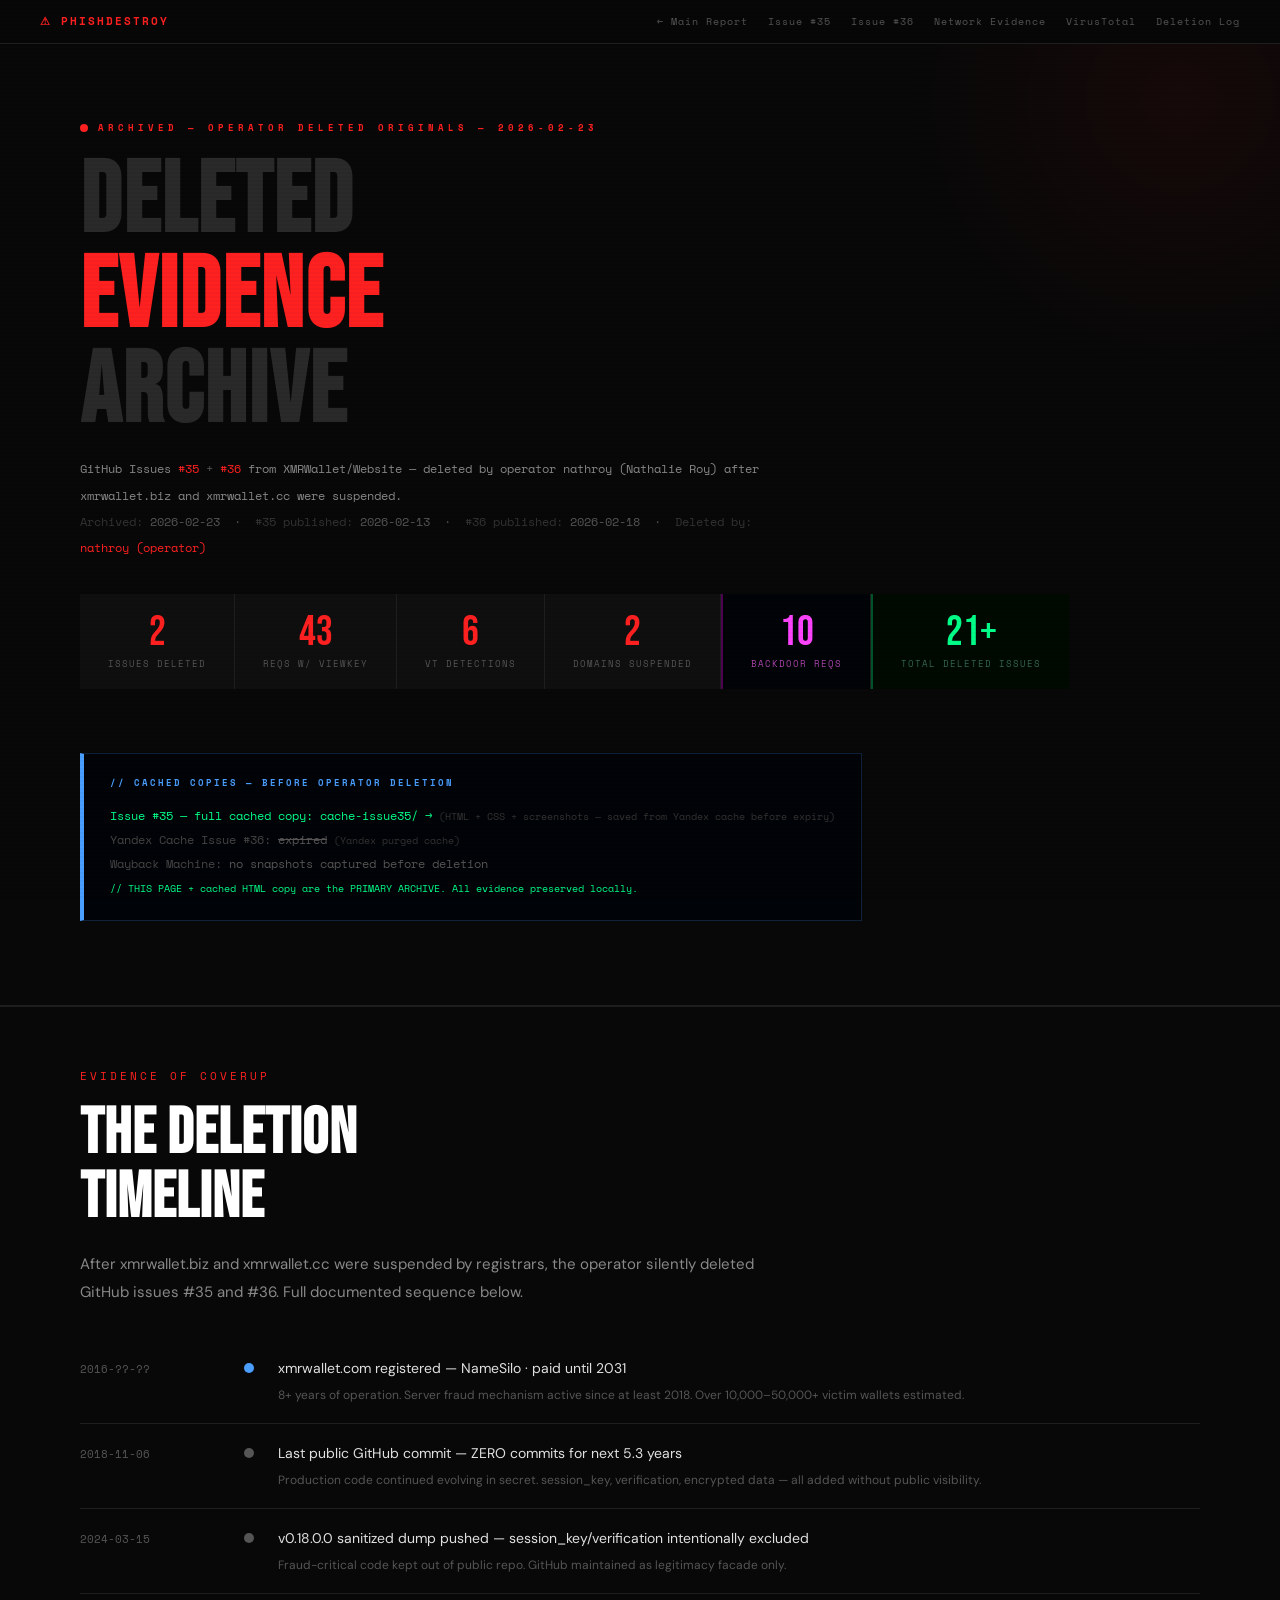
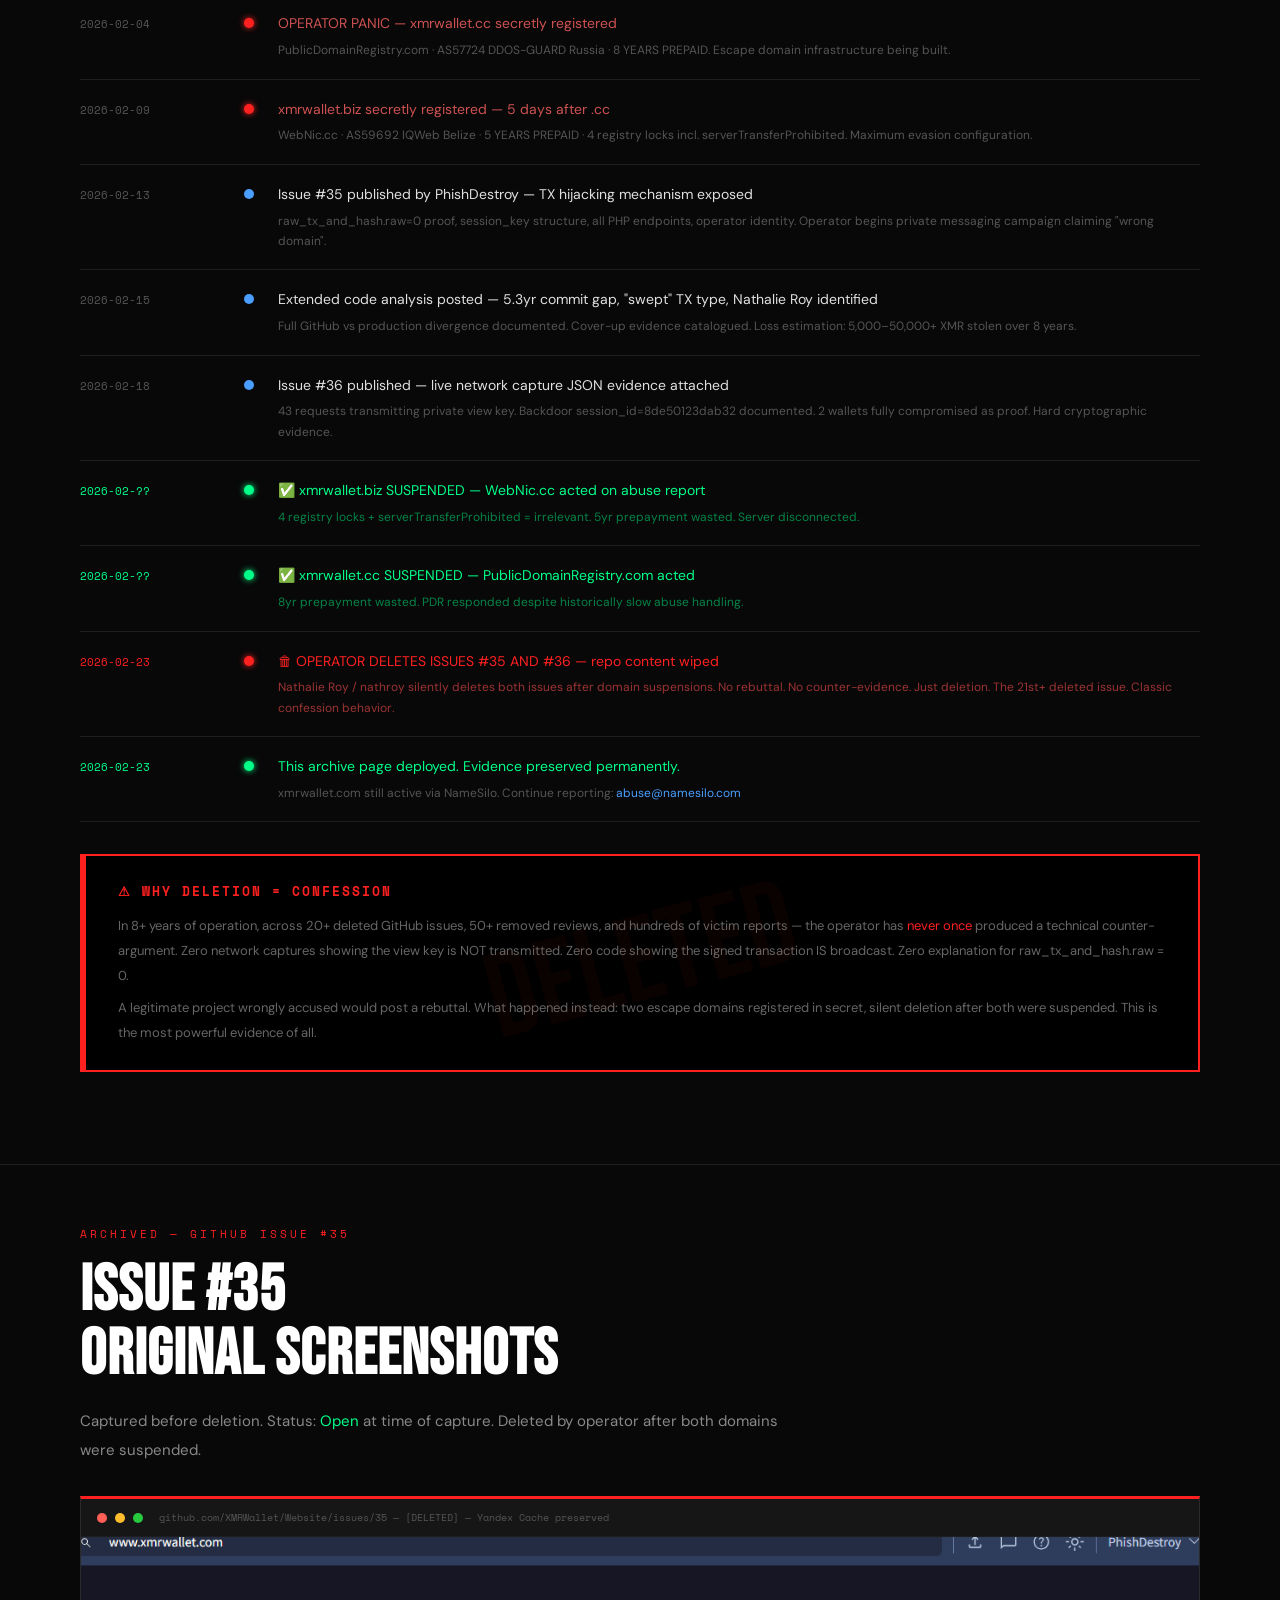
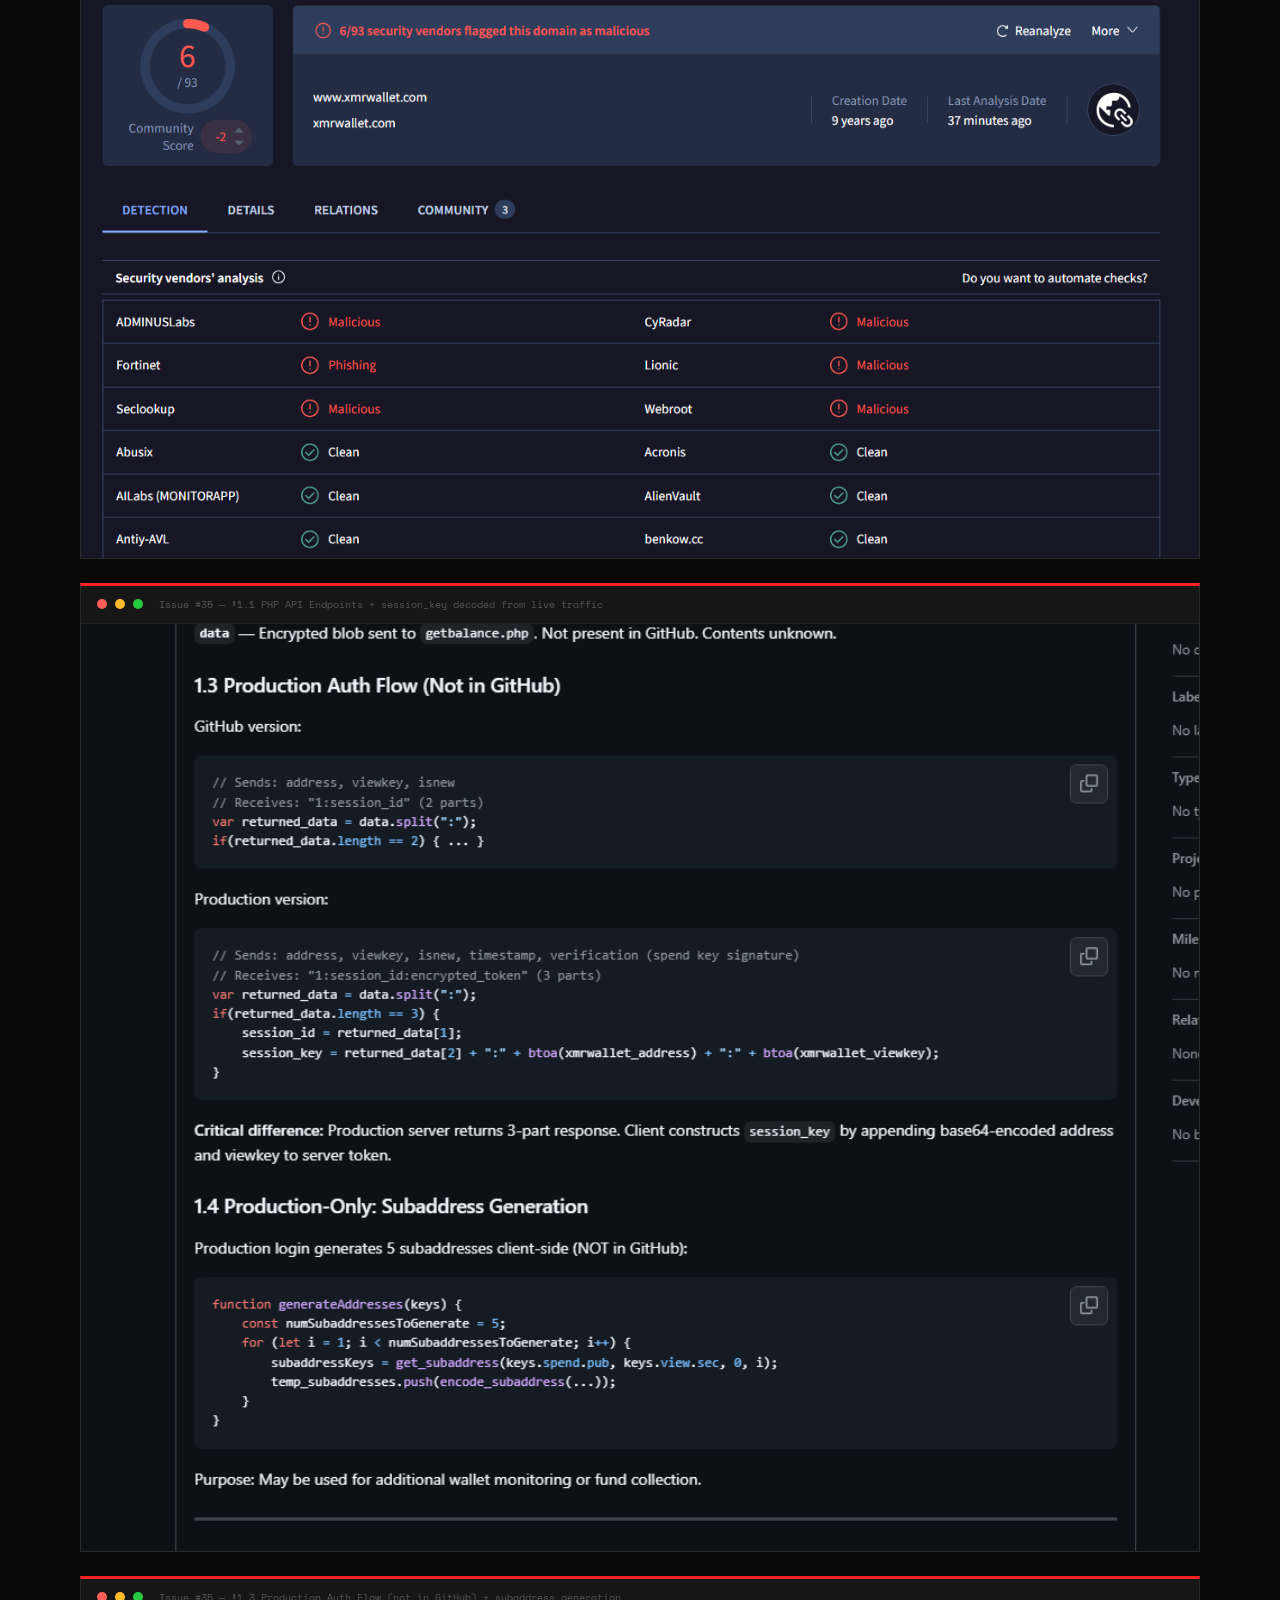
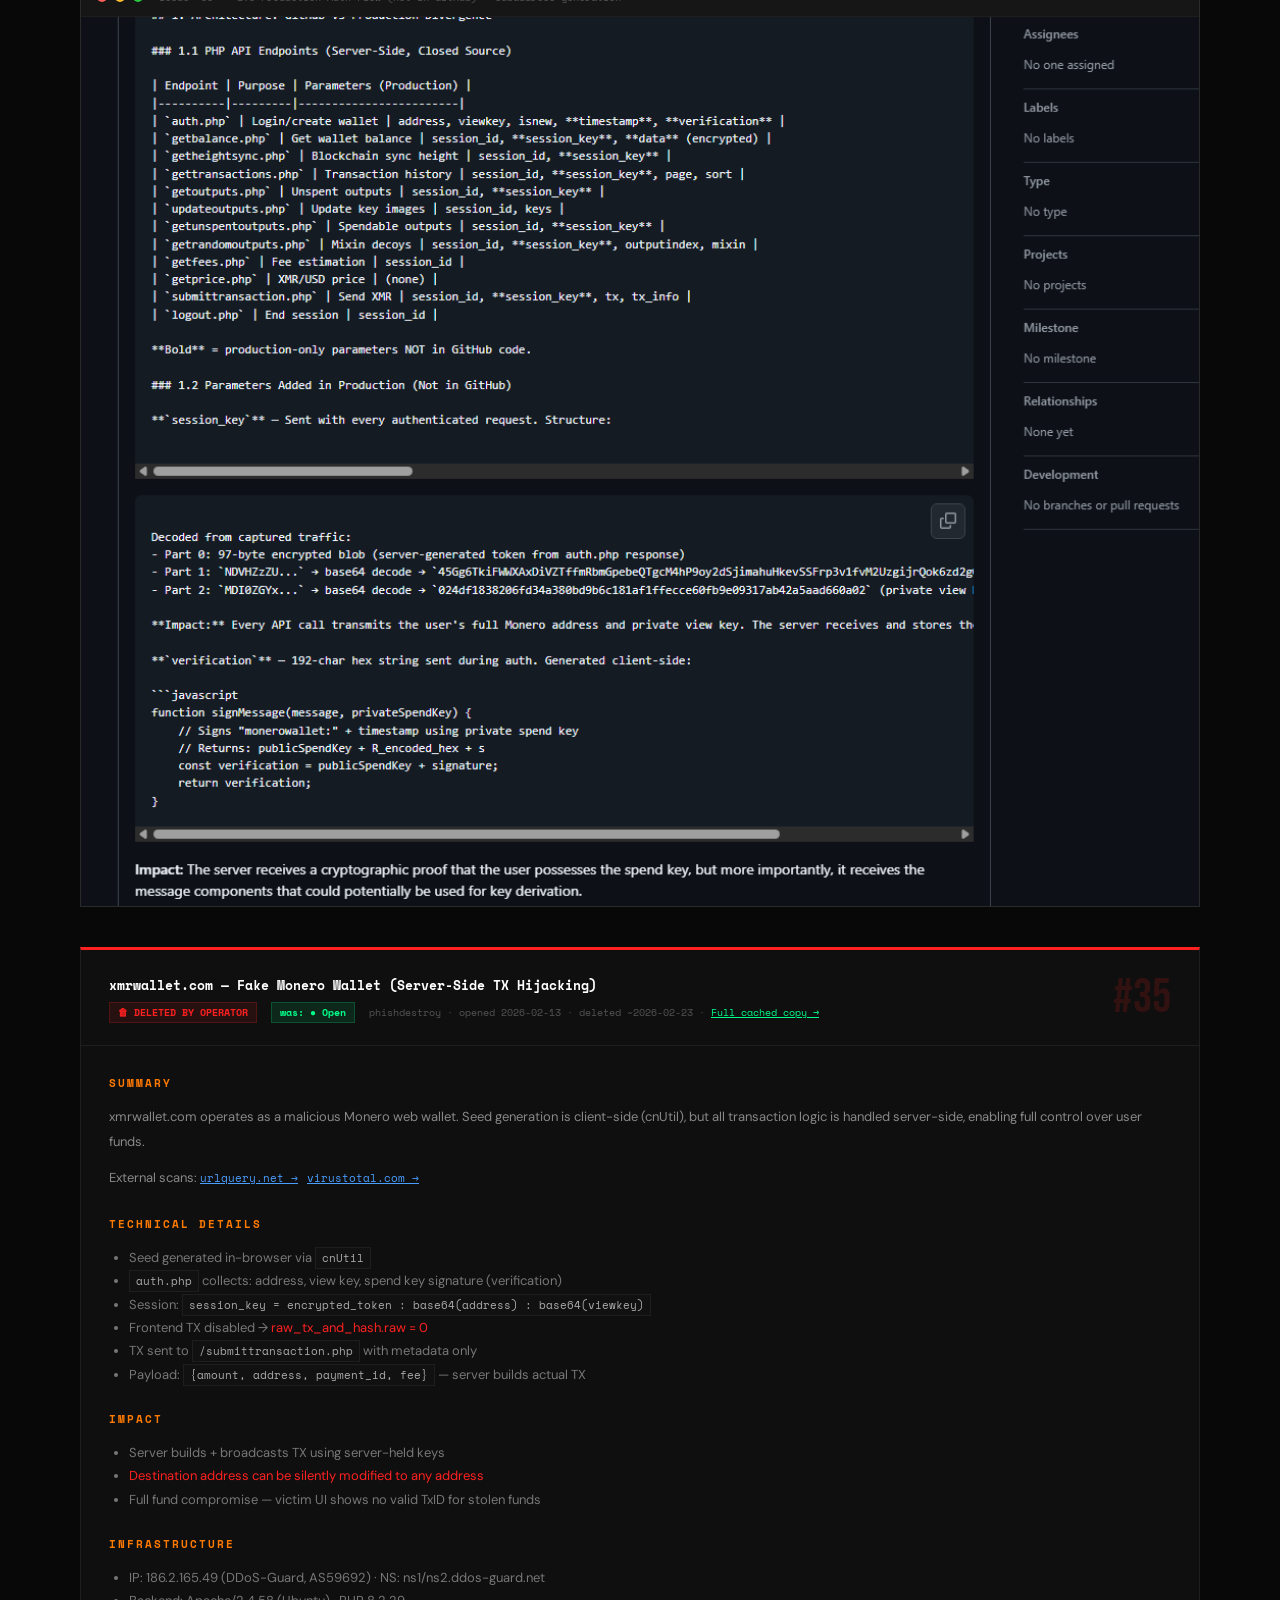
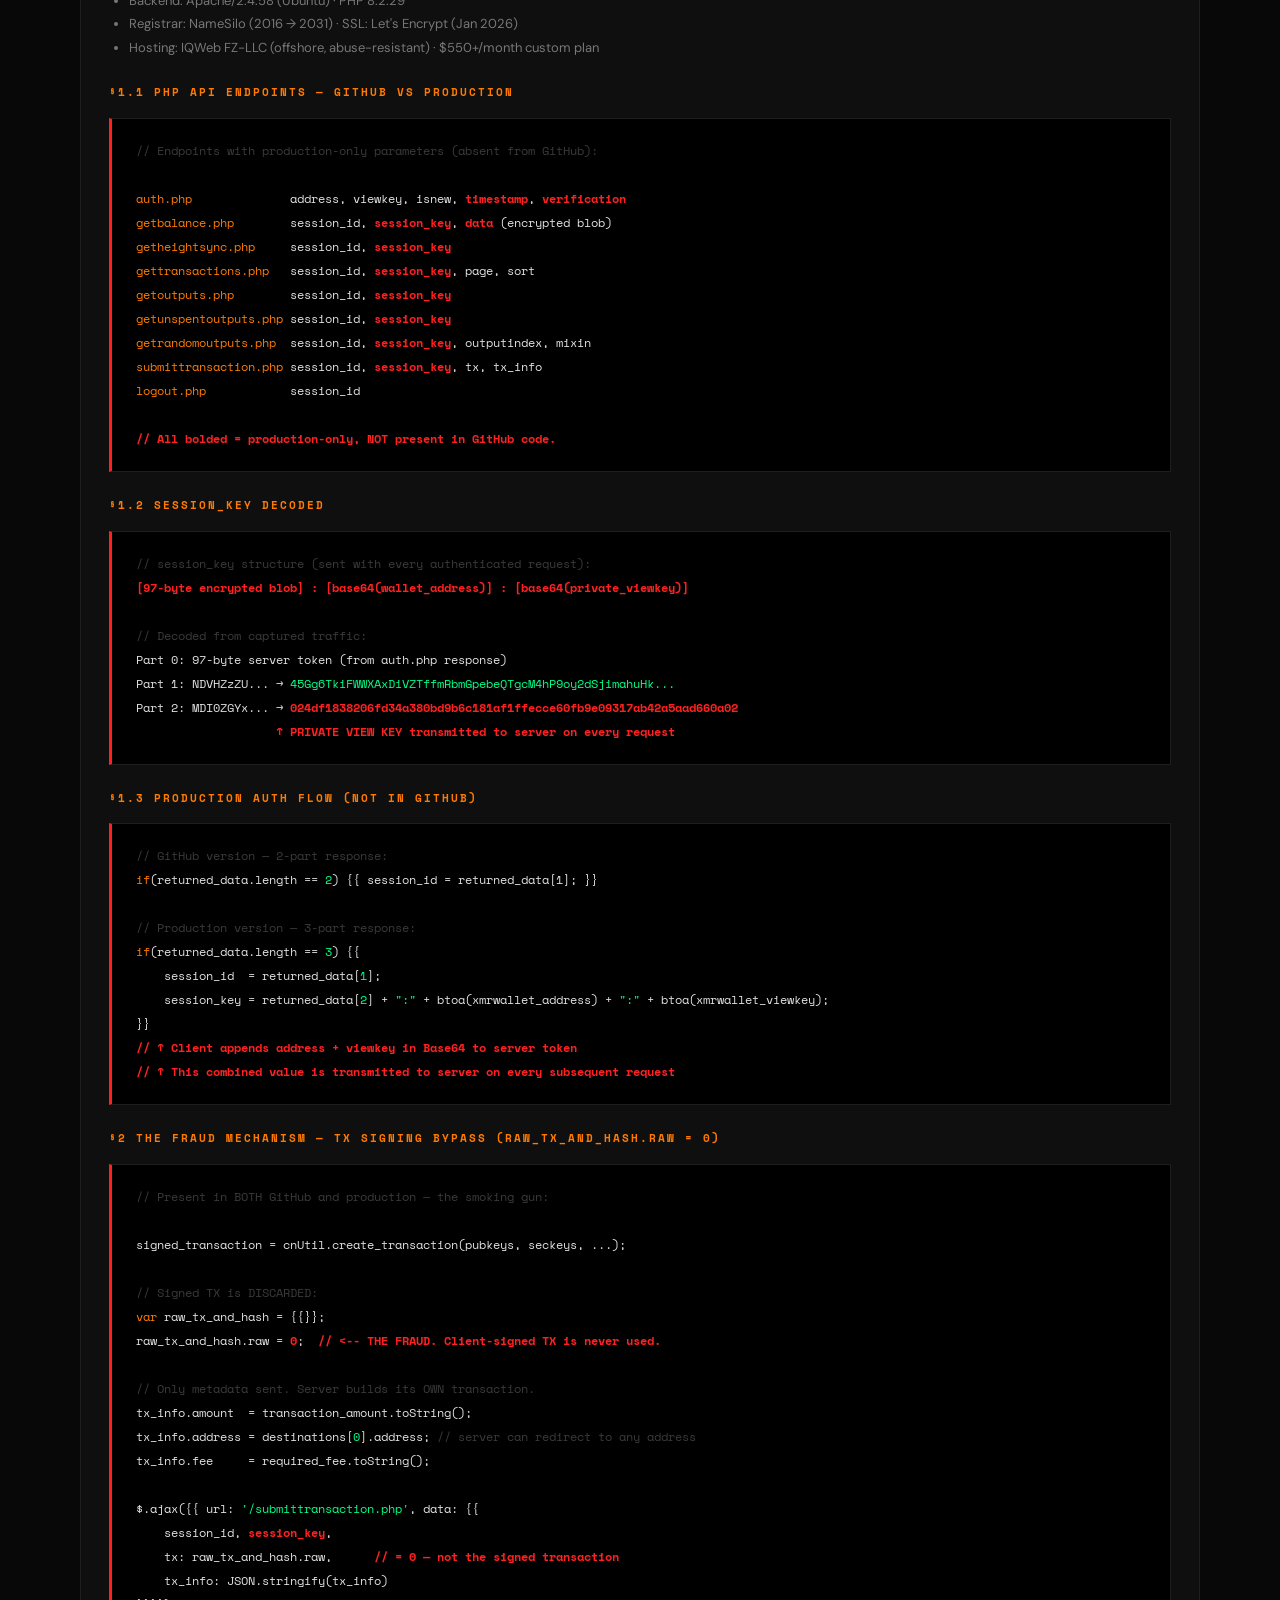
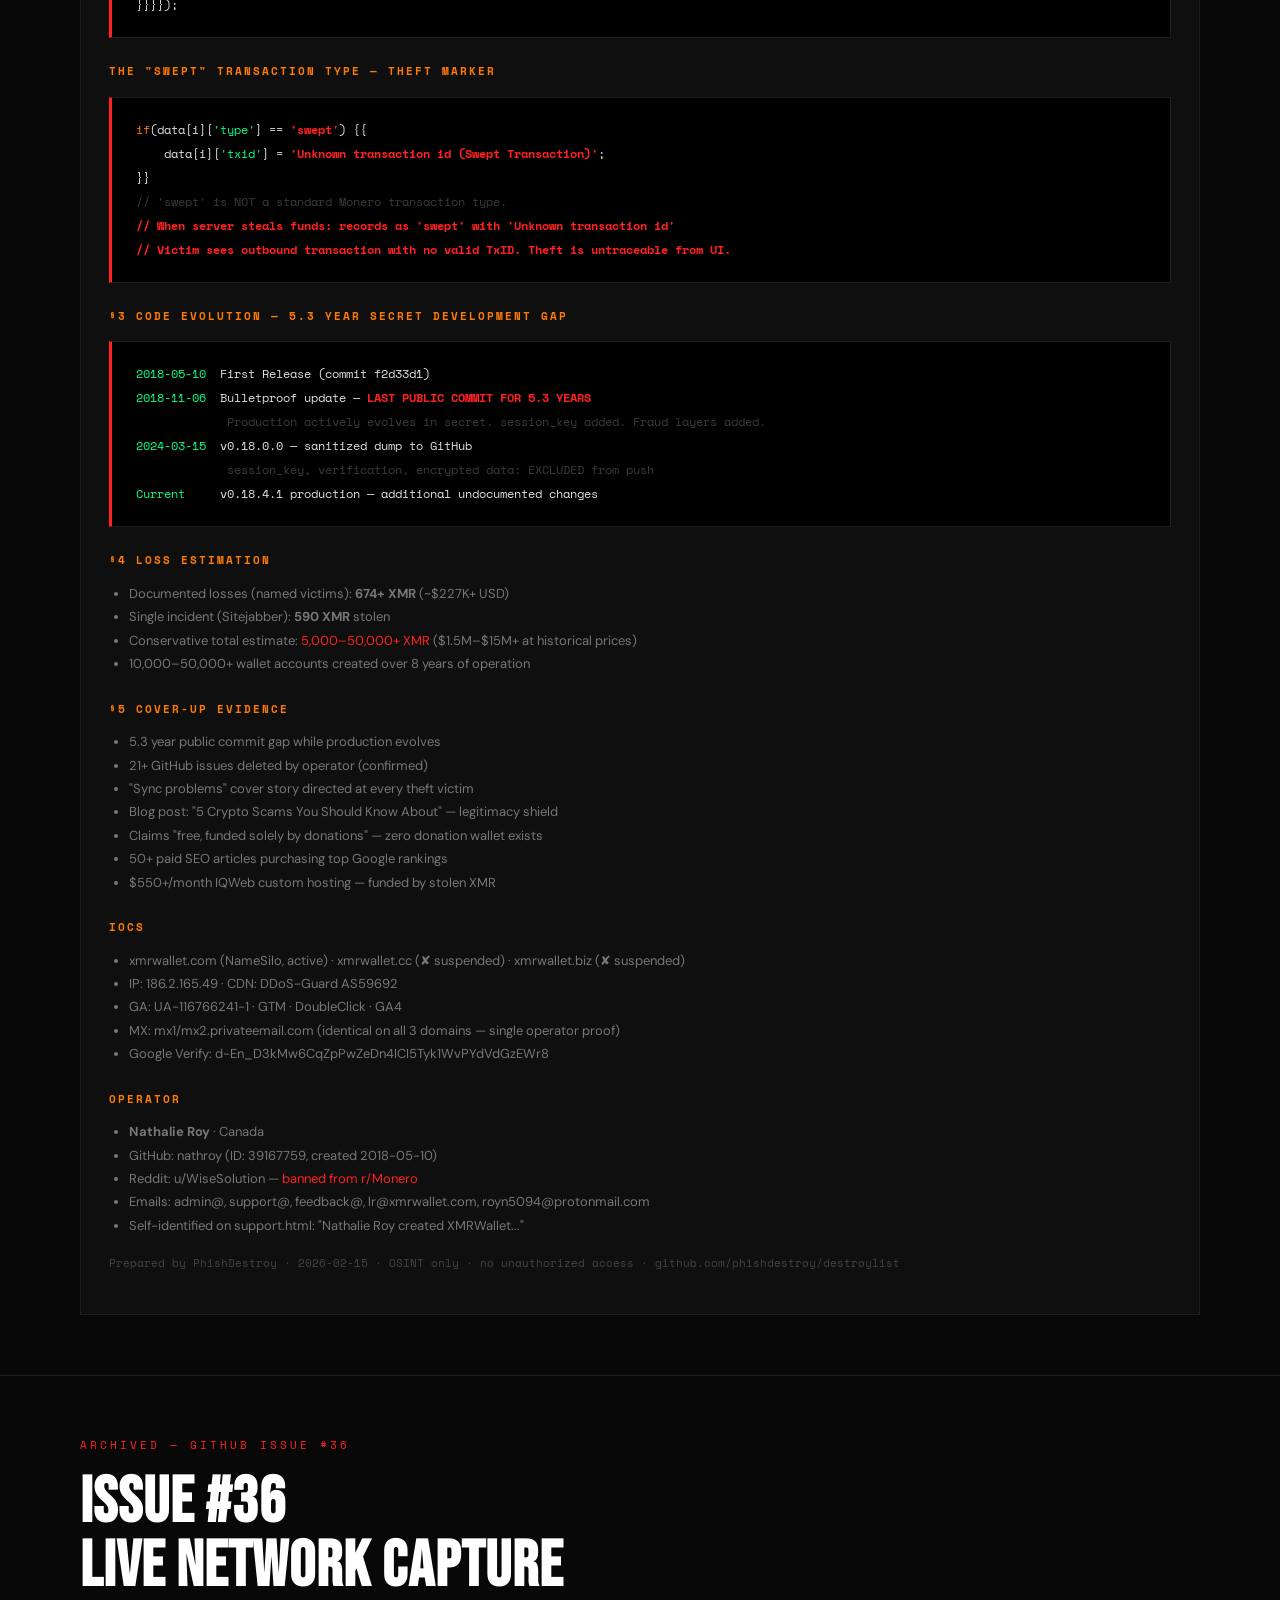
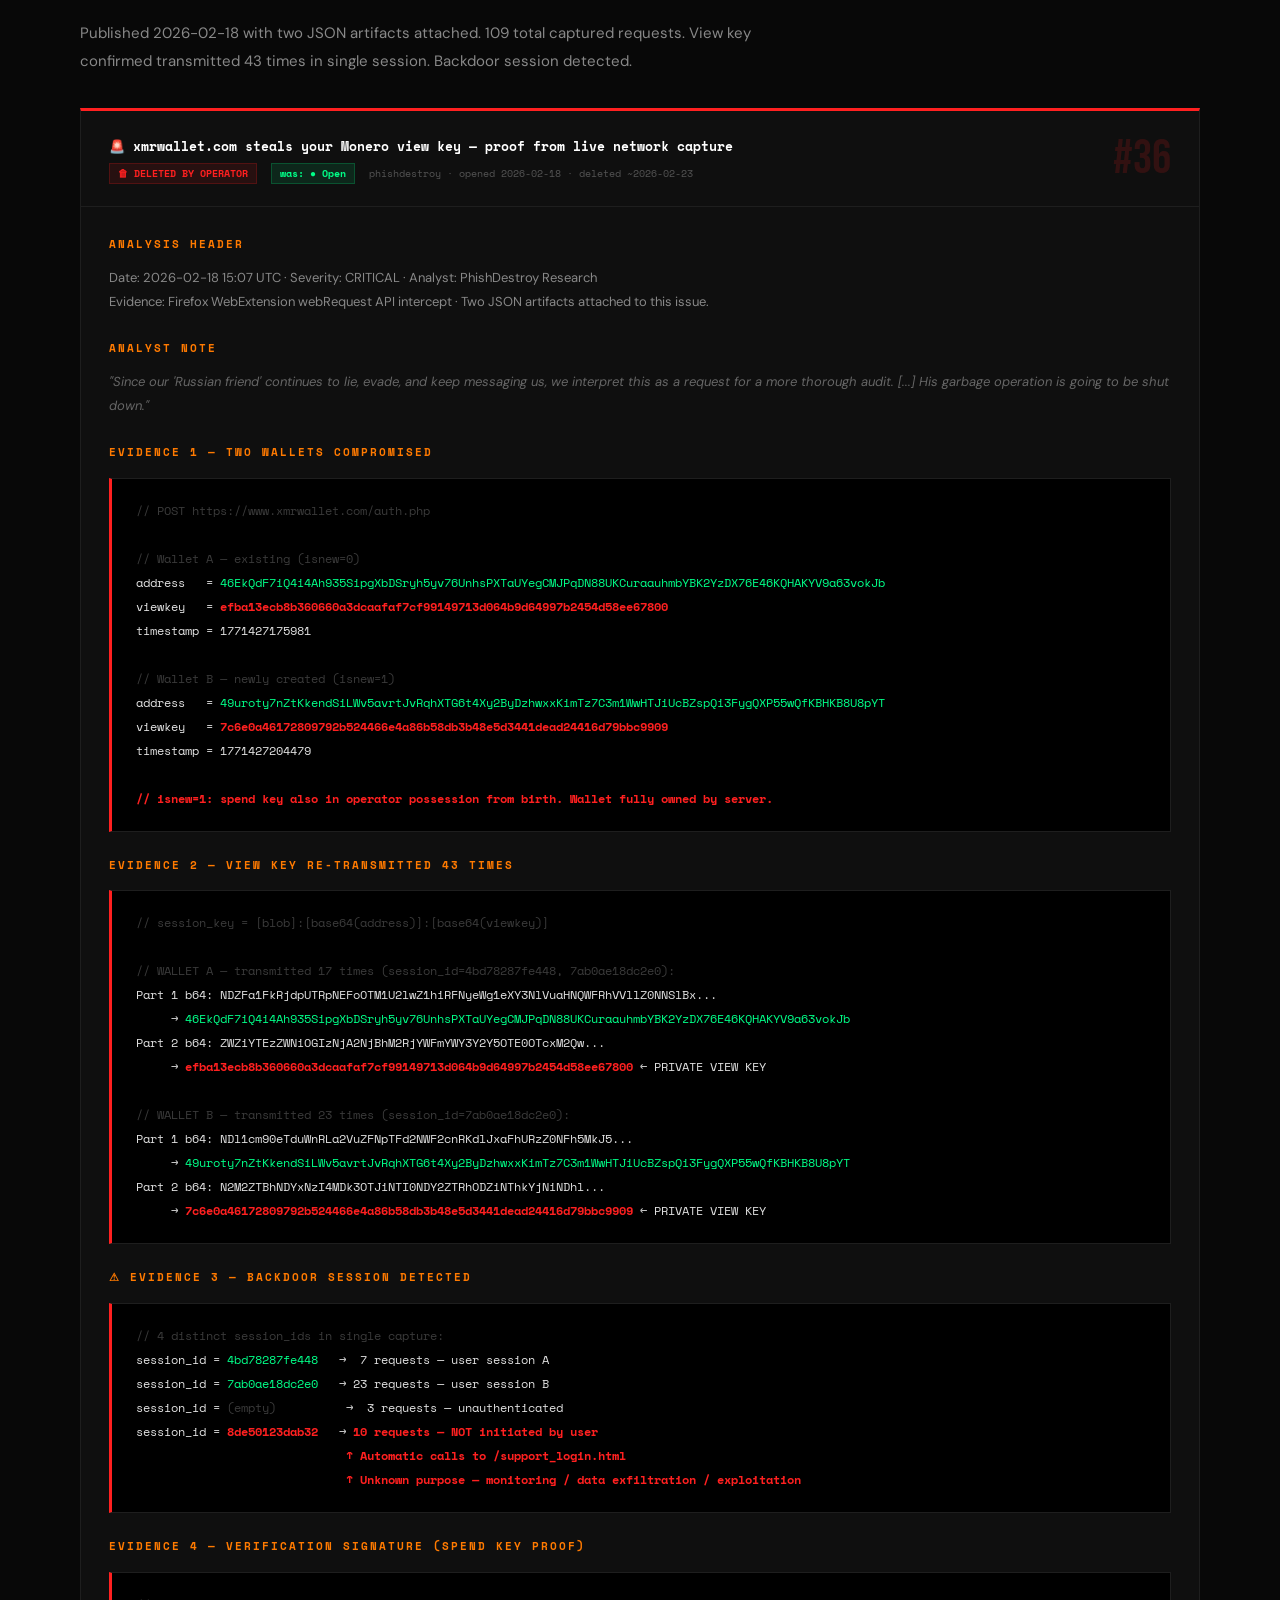
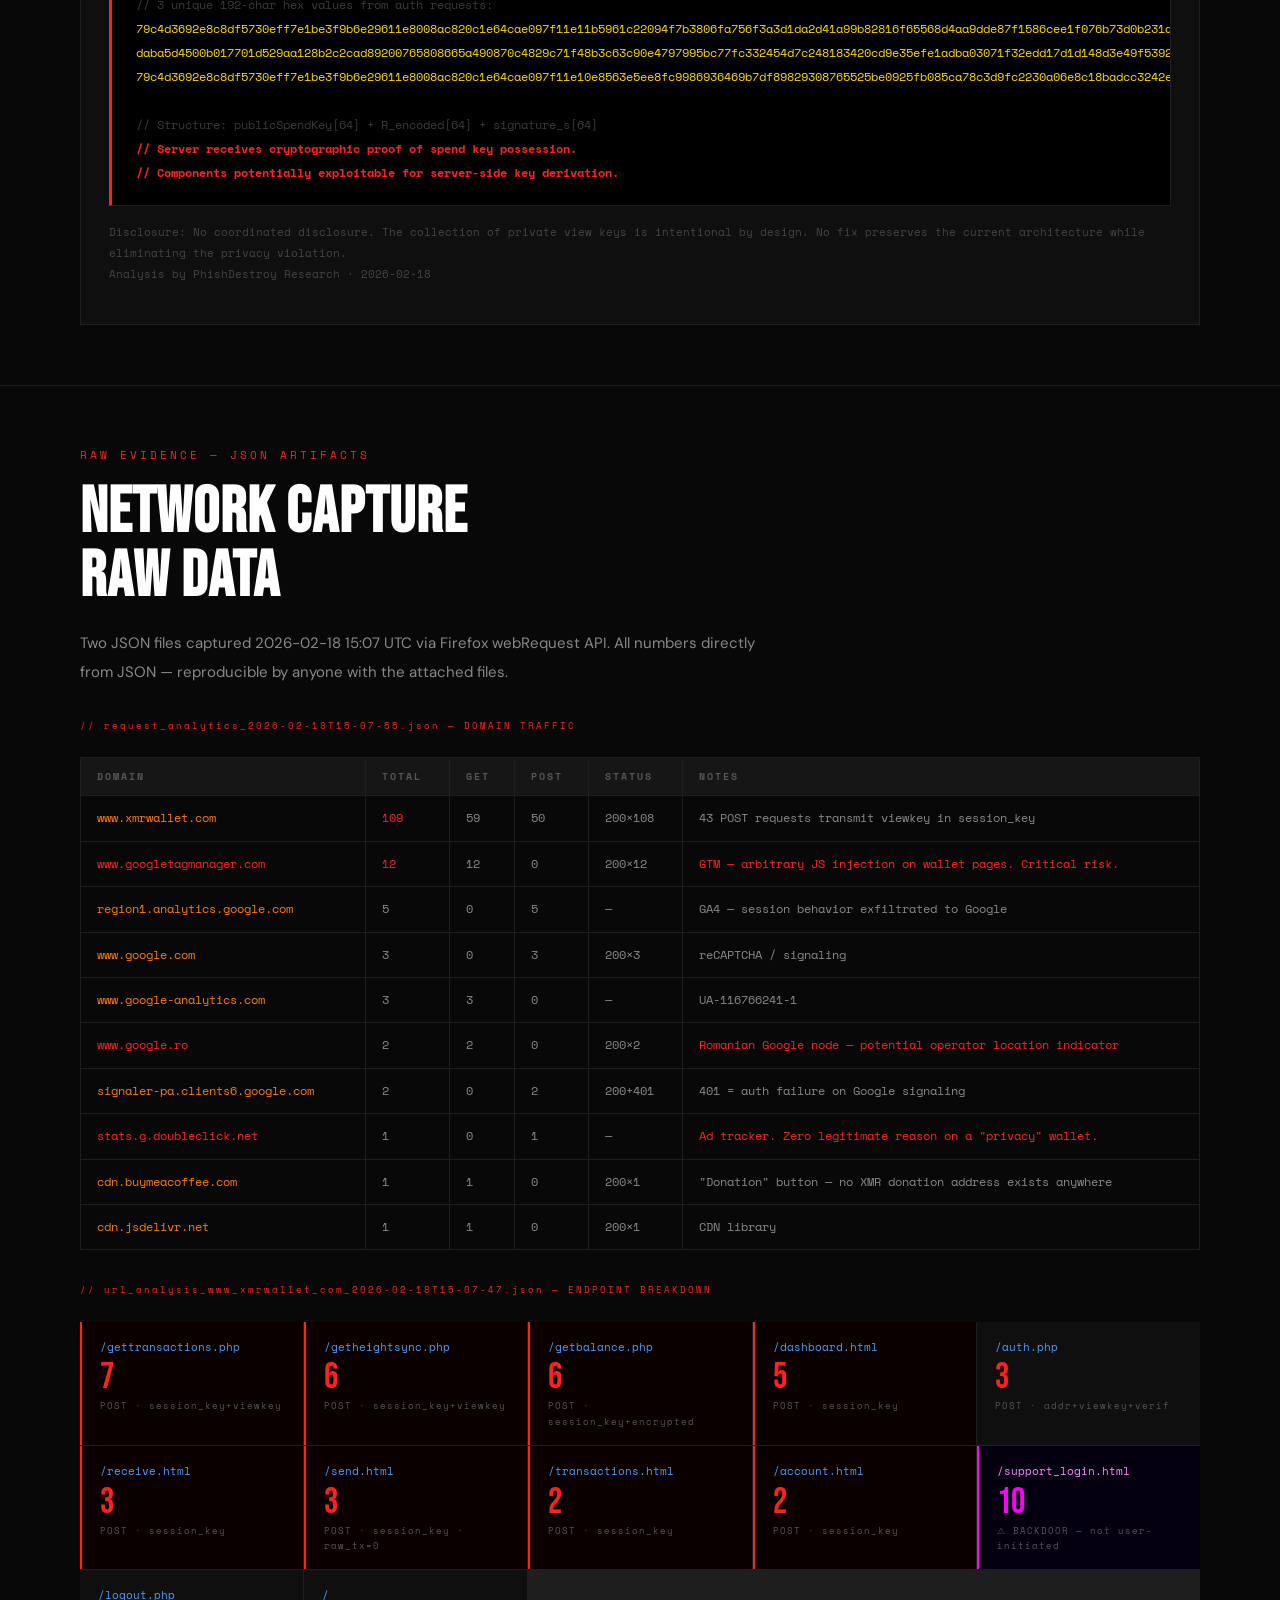
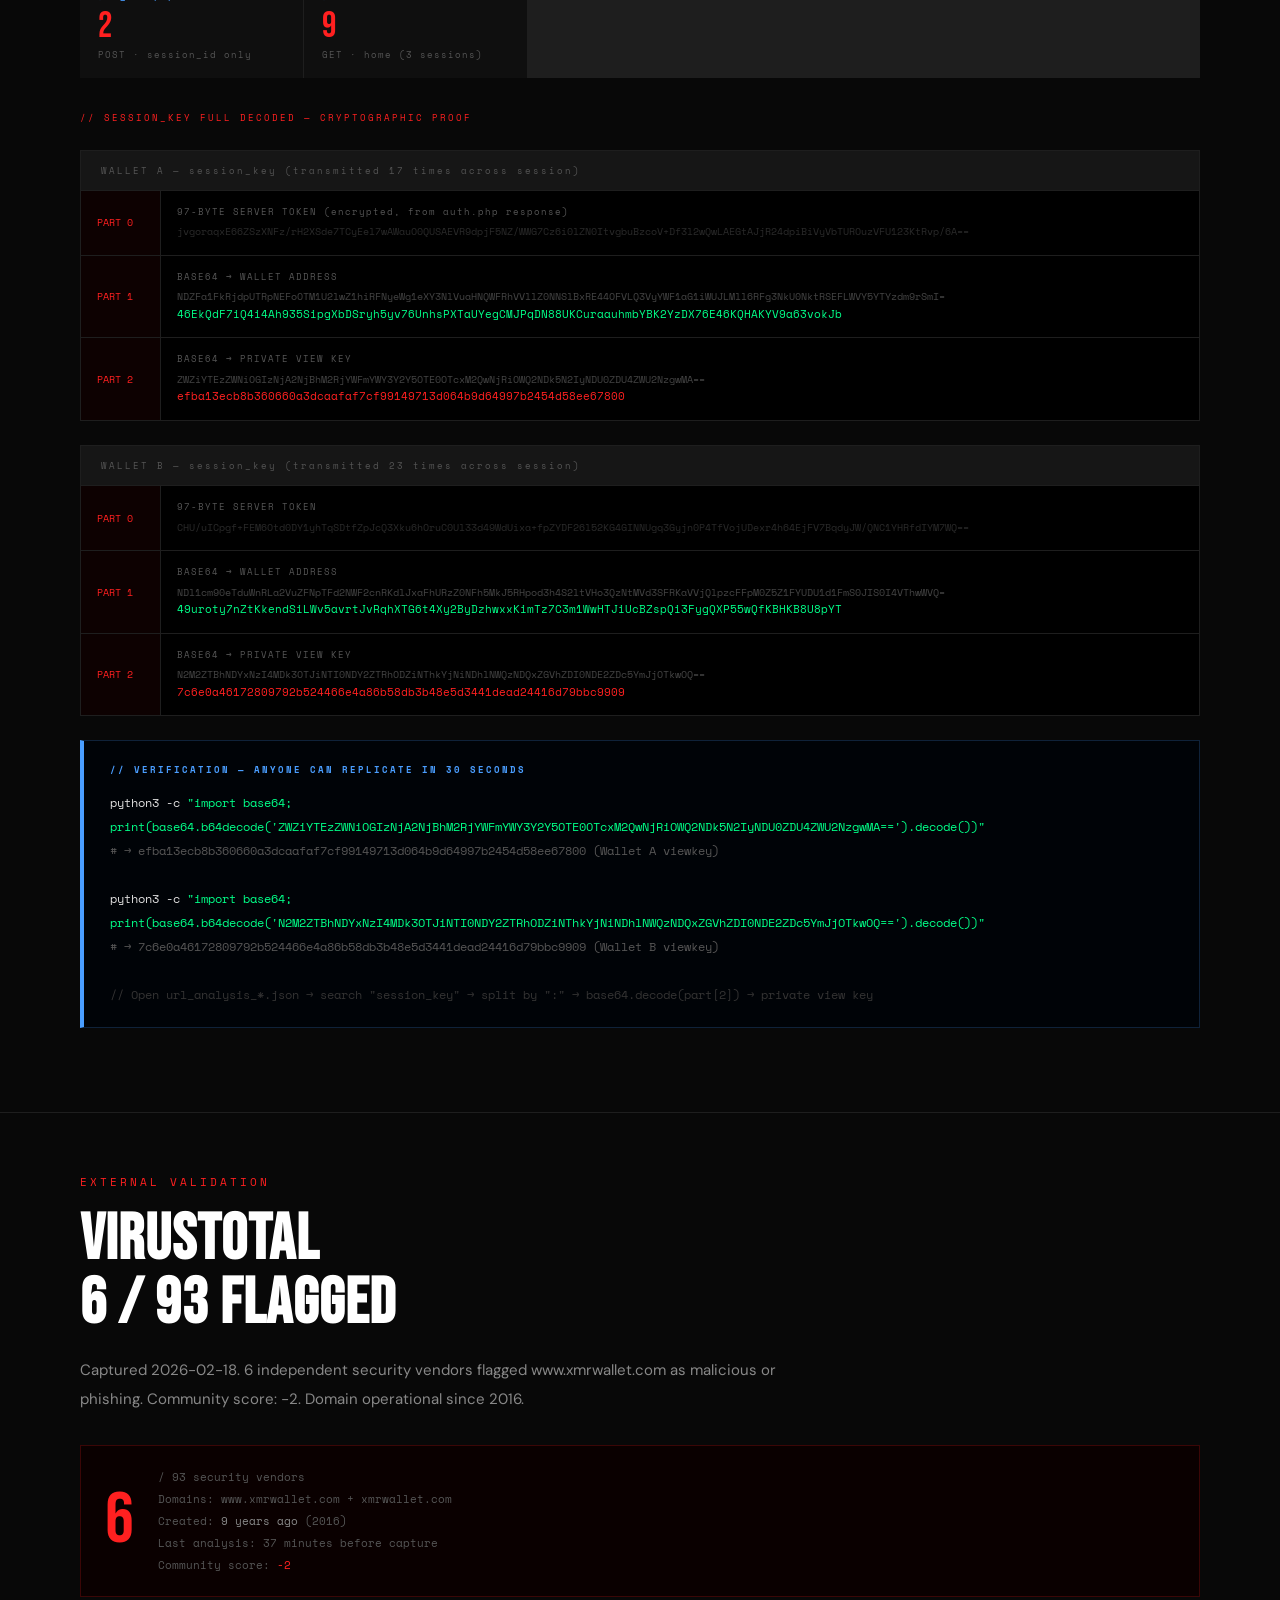
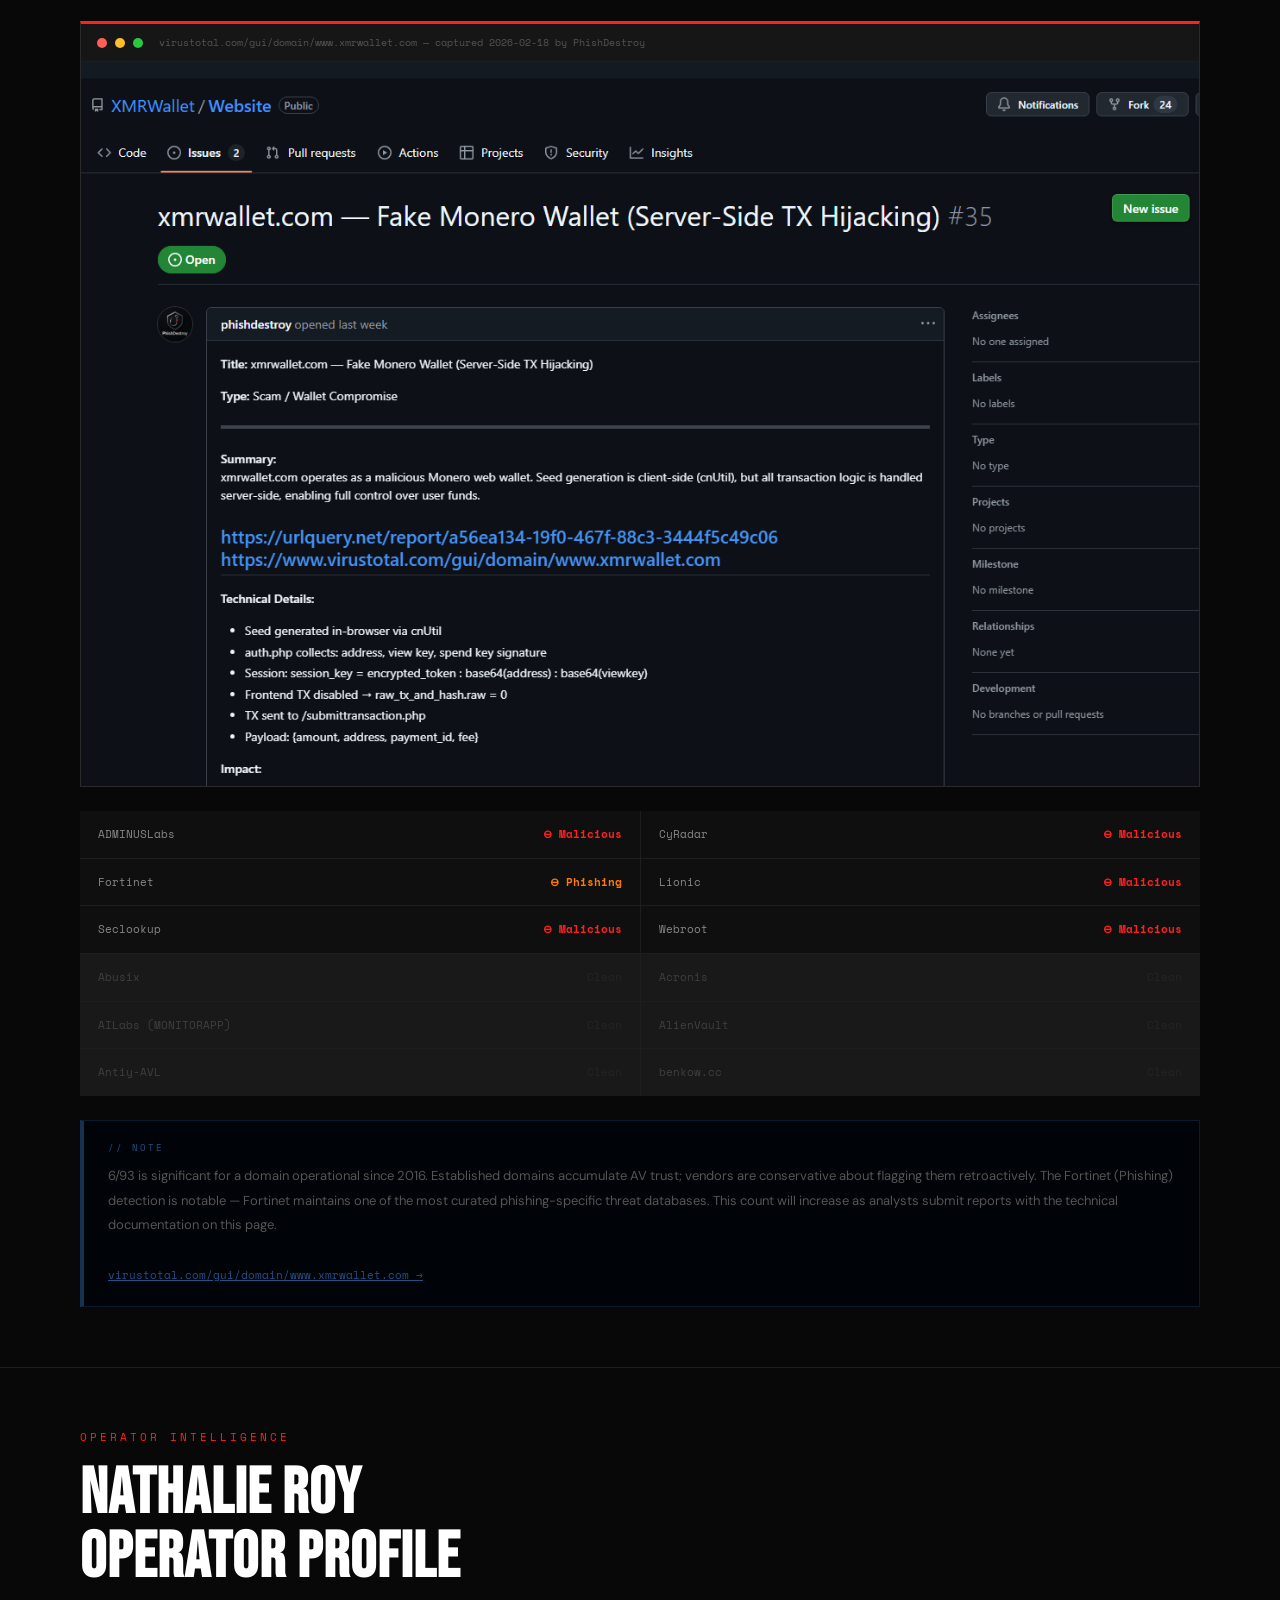
==== commit ced7f0a7: "Add full cached HTML copy of Issue #35, update all archive links Saved from Yandex cache before expi" ====
--- a/docs/deleted.html
+++ b/docs/deleted.html
@@ -178,10 +178,10 @@
   </div>
   <div class="archive-box" style="max-width:800px;">
     <div class="archive-box-title">// CACHED COPIES &#x2014; BEFORE OPERATOR DELETION</div>
-    <span style="color:#444;">Yandex Cache Issue #35:</span> <span style="color:#555;text-decoration:line-through;">expired</span> <span style="color:#333;font-size:10px;">(Yandex purged cache after deletion)</span><br>
-    <span style="color:#444;">Yandex Cache Issue #36:</span> <span style="color:#555;text-decoration:line-through;">expired</span> <span style="color:#333;font-size:10px;">(Yandex purged cache after deletion)</span><br>
+    <span style="color:var(--green);">Issue #35 &#x2014; full cached copy:</span> <a href="cache-issue35/" style="color:var(--green);font-family:var(--mono);font-size:12px;">cache-issue35/ &#x2192;</a> <span style="color:#333;font-size:10px;">(HTML + CSS + screenshots &#x2014; saved from Yandex cache before expiry)</span><br>
+    <span style="color:#444;">Yandex Cache Issue #36:</span> <span style="color:#555;text-decoration:line-through;">expired</span> <span style="color:#333;font-size:10px;">(Yandex purged cache)</span><br>
     <span style="color:#444;">Wayback Machine:</span> <span style="color:#555;">no snapshots captured before deletion</span><br>
-    <span style="color:var(--green);font-size:10px;">// THIS PAGE IS THE PRIMARY ARCHIVE. All evidence preserved locally &#x2014; screenshots, code analysis, full text below.</span>
+    <span style="color:var(--green);font-size:10px;">// THIS PAGE + cached HTML copy are the PRIMARY ARCHIVE. All evidence preserved locally.</span>
   </div>
 </section>
 
@@ -333,7 +333,7 @@
       <span class="deleted">&#x1f5d1; DELETED BY OPERATOR</span>
       <span class="open">was: &#x25cf; Open</span>
       phishdestroy &#xb7; opened 2026-02-13 &#xb7; deleted ~2026-02-23 &#xb7;
-      <span style="color:#555;font-family:var(--mono);font-size:10px;text-decoration:line-through;">Yandex Cache expired</span>
+      <a href="cache-issue35/" style="color:var(--green);font-family:var(--mono);font-size:10px;">Full cached copy &#x2192;</a>
     </div>
   </div>
   <div class="issue-body">
@@ -725,10 +725,10 @@
     </div>
   </div>
   <div style="display:grid;grid-template-columns:1fr 1fr 1fr 1fr;gap:1px;background:var(--border);margin-top:32px;">
-    <a href="#issue35-text" style="background:var(--bg2);padding:20px 24px;text-decoration:none;border-left:3px solid var(--red);display:block;">
-      <div style="font-family:var(--mono);font-size:9px;letter-spacing:2px;color:var(--muted);margin-bottom:6px;">ISSUE #35 ARCHIVE</div>
-      <div style="font-size:13px;color:var(--text);">TX Hijacking &#x2014; Full Text</div>
-      <div style="font-family:var(--mono);font-size:10px;color:#333;margin-top:4px;">scroll to #35 &#x2192;</div>
+    <a href="cache-issue35/" style="background:var(--bg2);padding:20px 24px;text-decoration:none;border-left:3px solid var(--green);display:block;">
+      <div style="font-family:var(--mono);font-size:9px;letter-spacing:2px;color:var(--green);margin-bottom:6px;">ISSUE #35 &#x2014; CACHED COPY</div>
+      <div style="font-size:13px;color:var(--text);">Full HTML + CSS + Screenshots</div>
+      <div style="font-family:var(--mono);font-size:10px;color:#333;margin-top:4px;">cache-issue35/ &#x2192;</div>
     </a>
     <a href="https://urlquery.net/report/a56ea134-19f0-467f-88c3-3444f5c49c06" target="_blank" style="background:var(--bg2);padding:20px 24px;text-decoration:none;border-left:3px solid var(--blue);display:block;">
       <div style="font-family:var(--mono);font-size:9px;letter-spacing:2px;color:var(--muted);margin-bottom:6px;">URLQUERY CAPTURE</div>
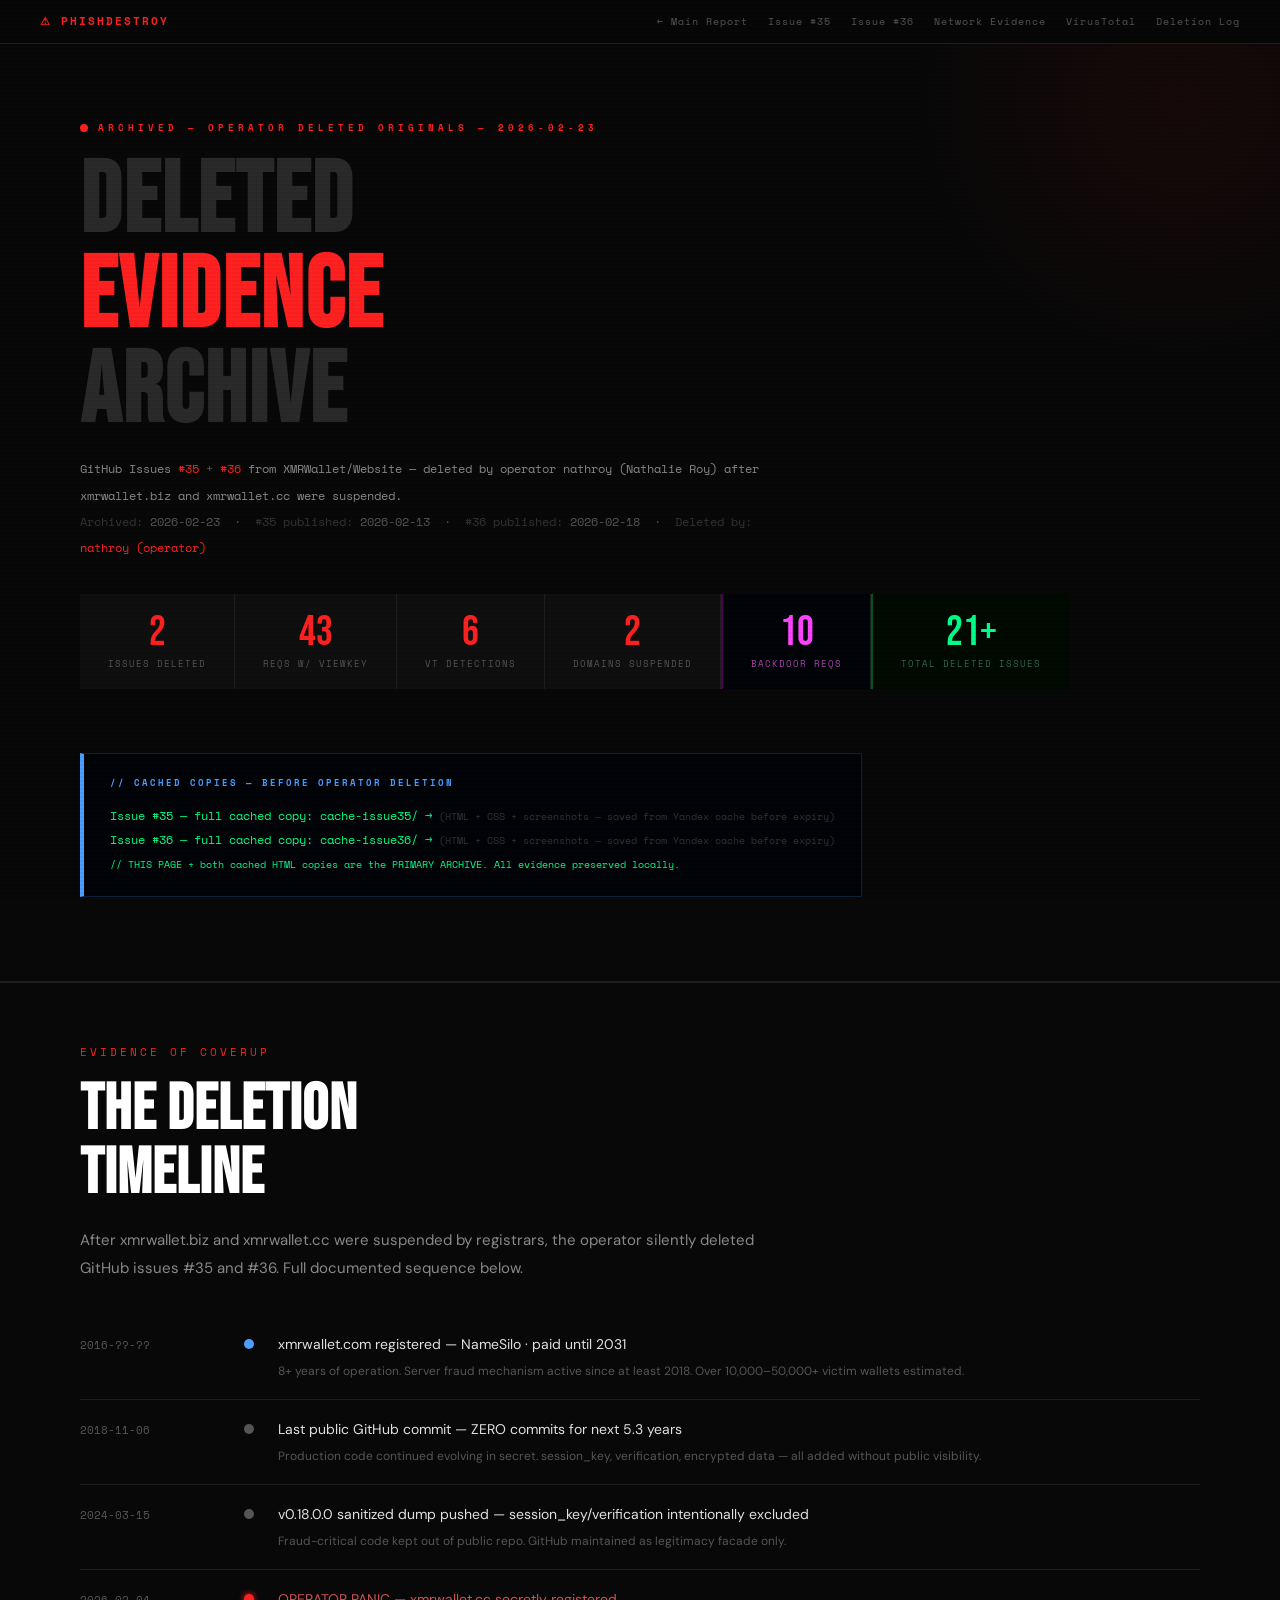
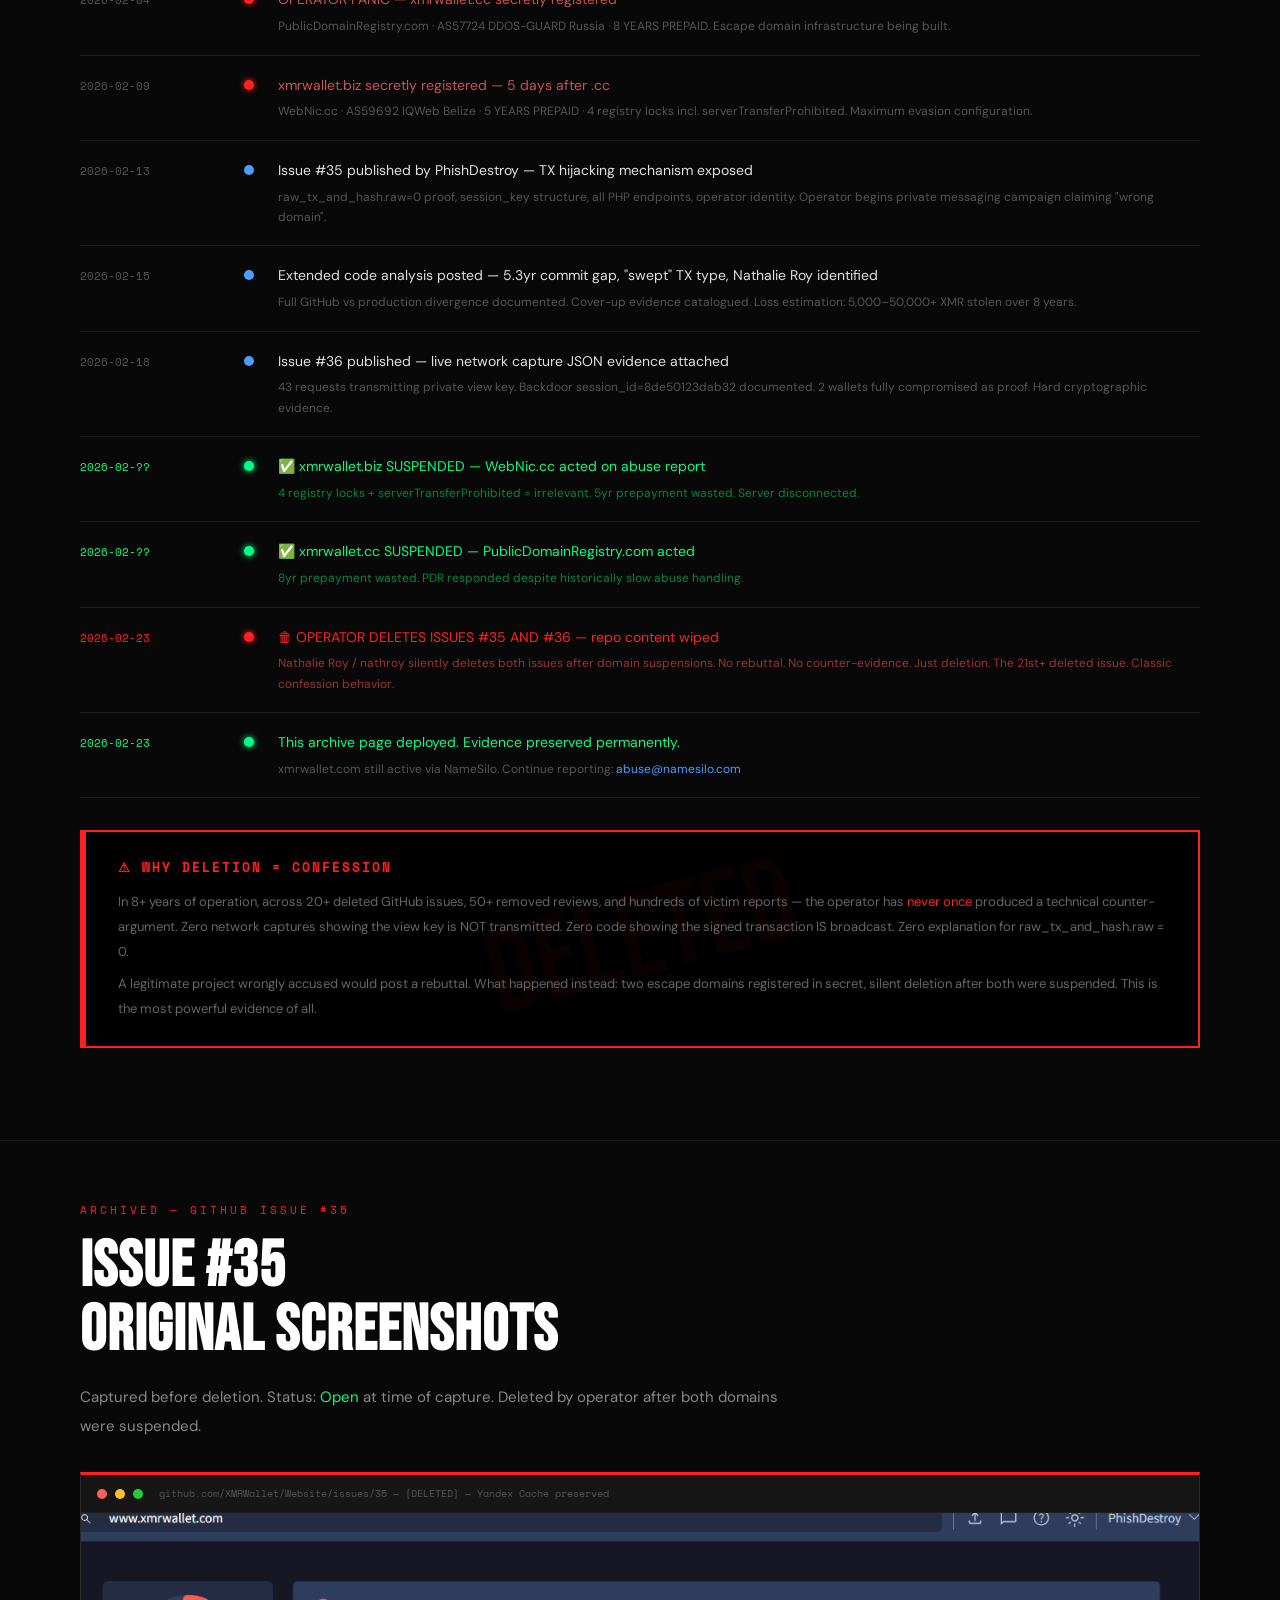
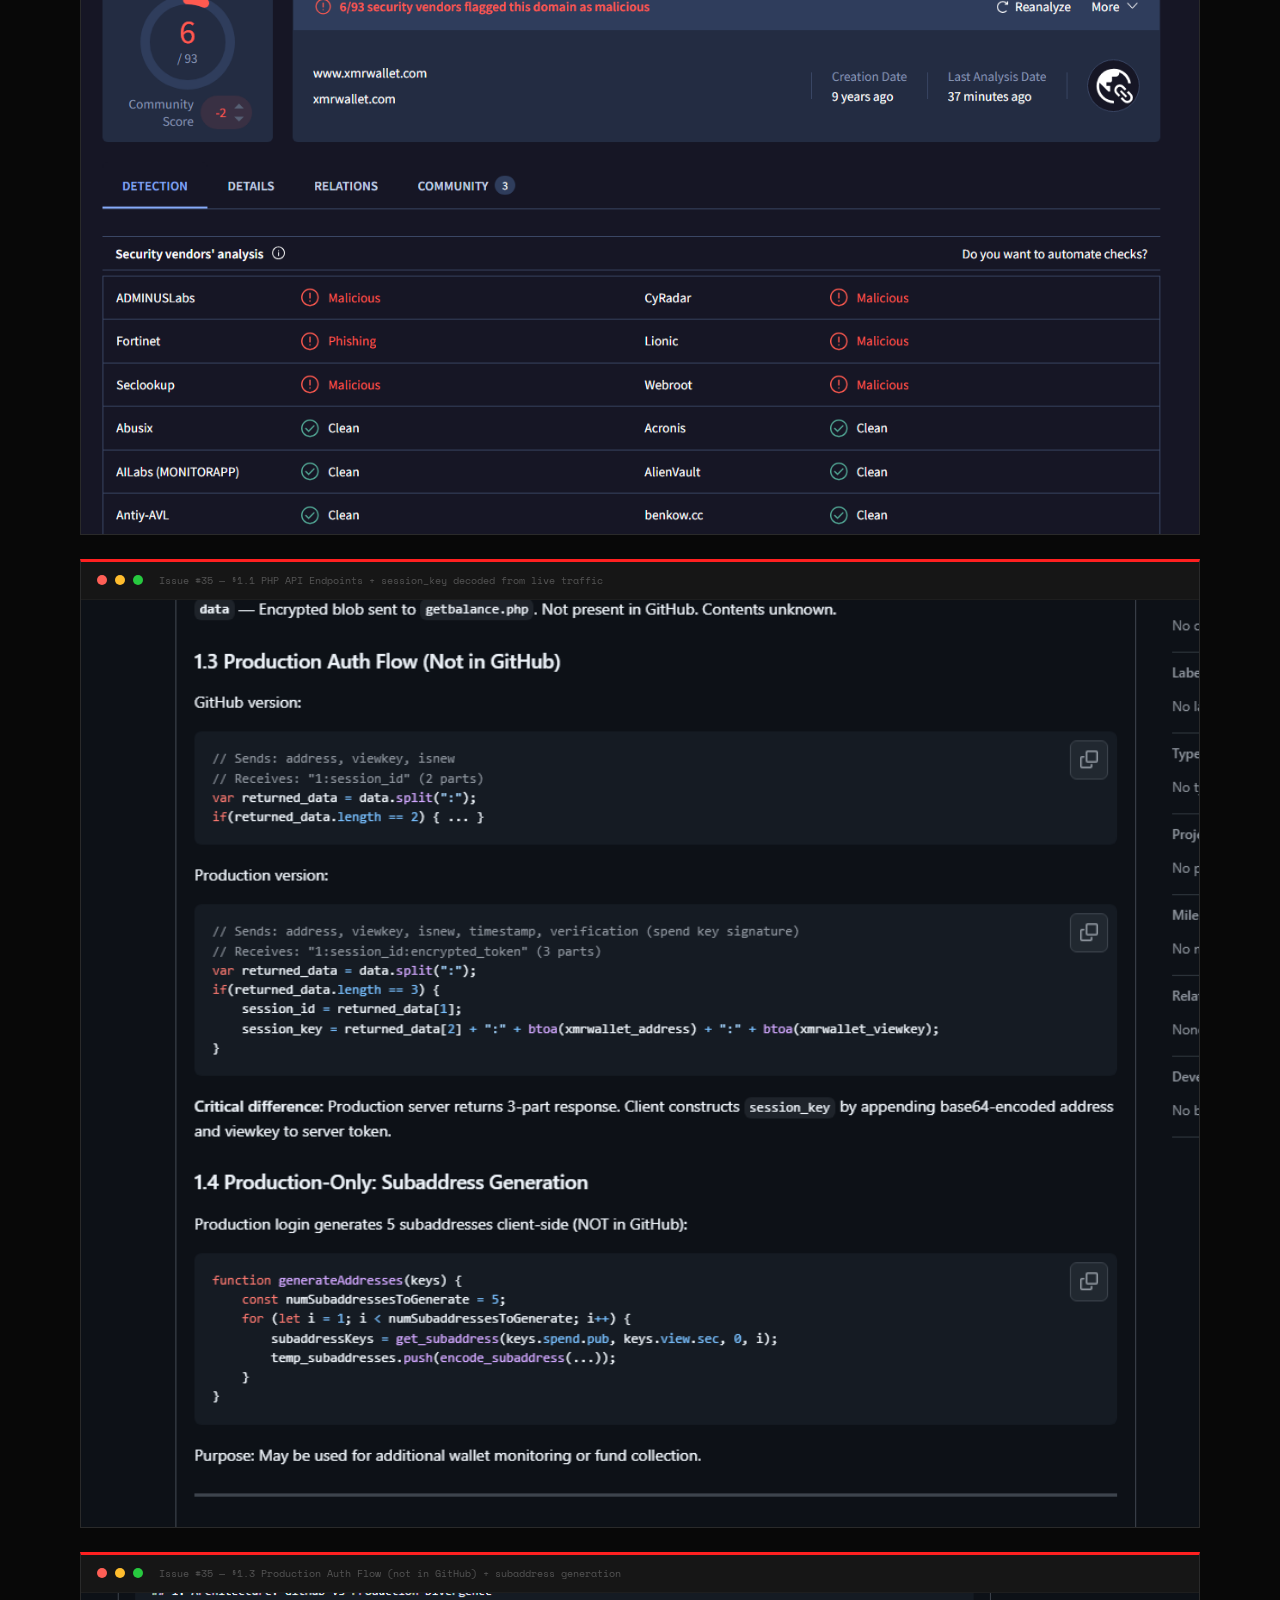
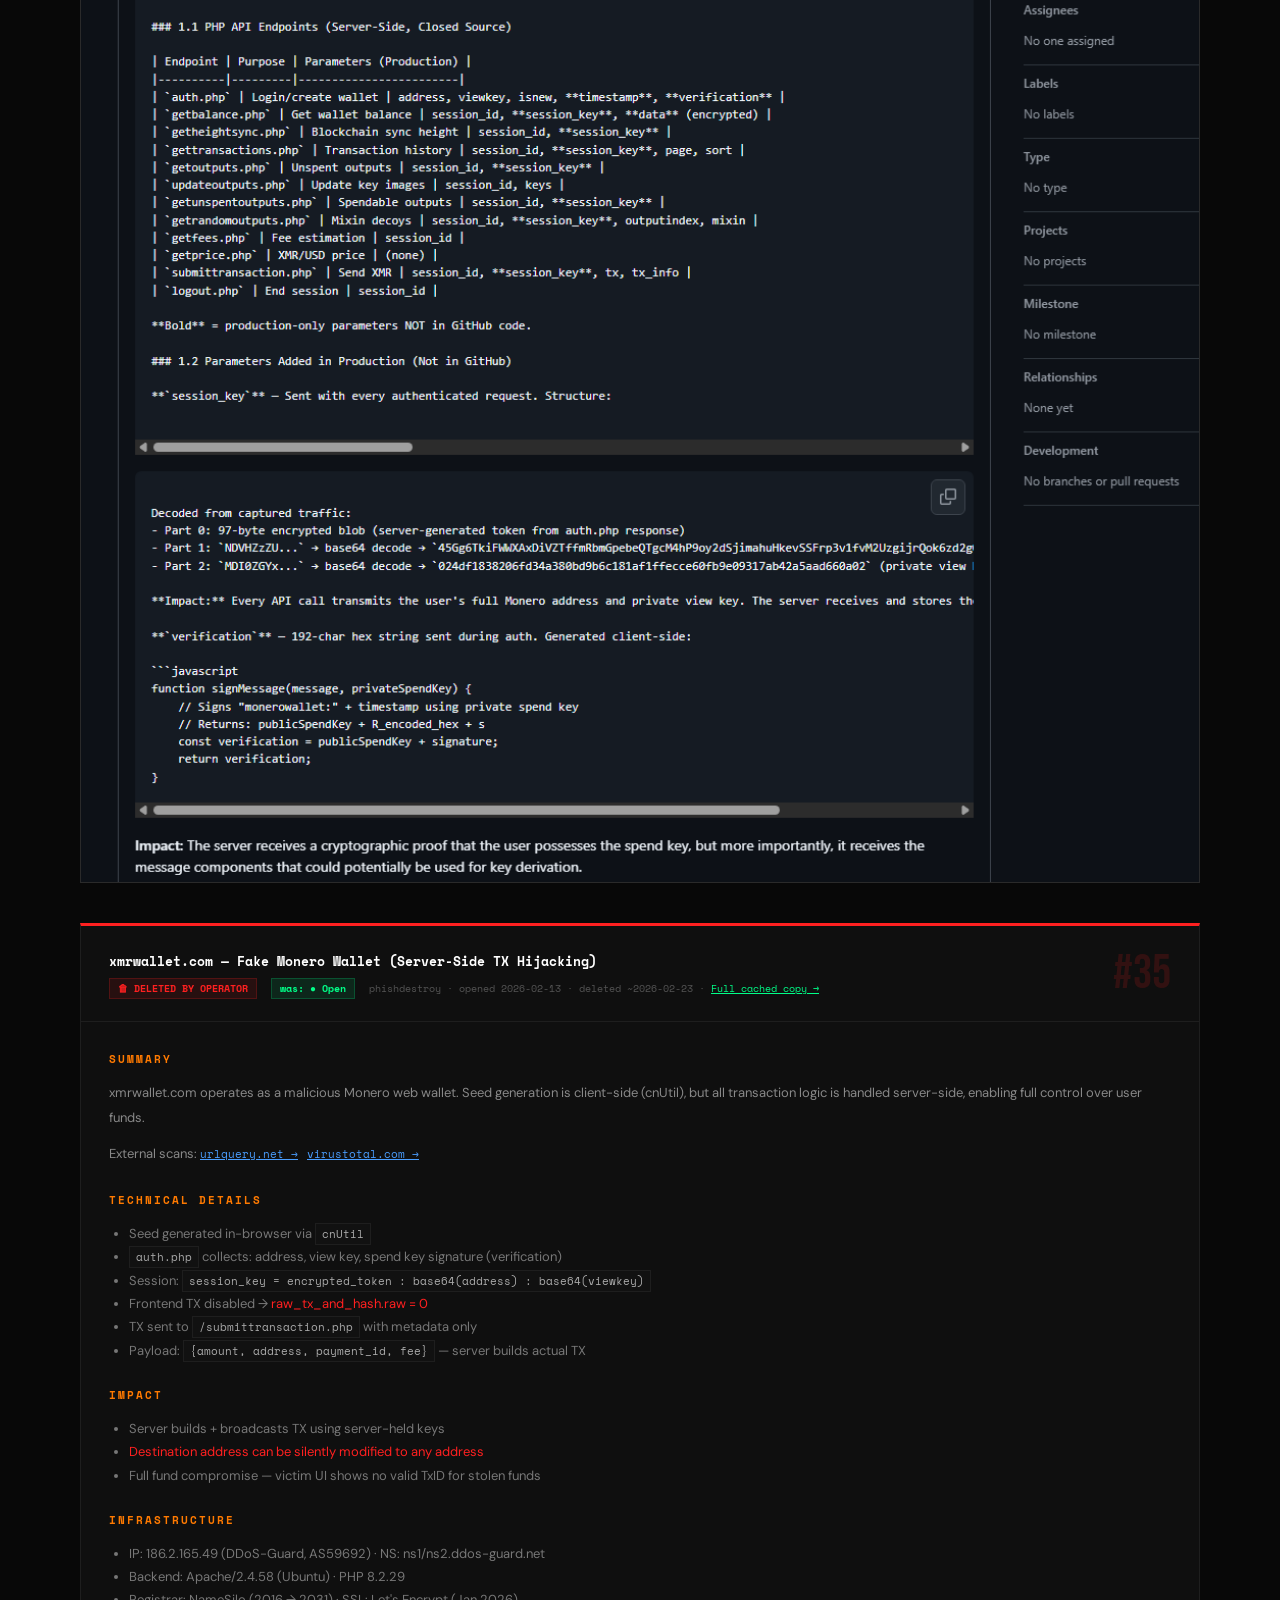
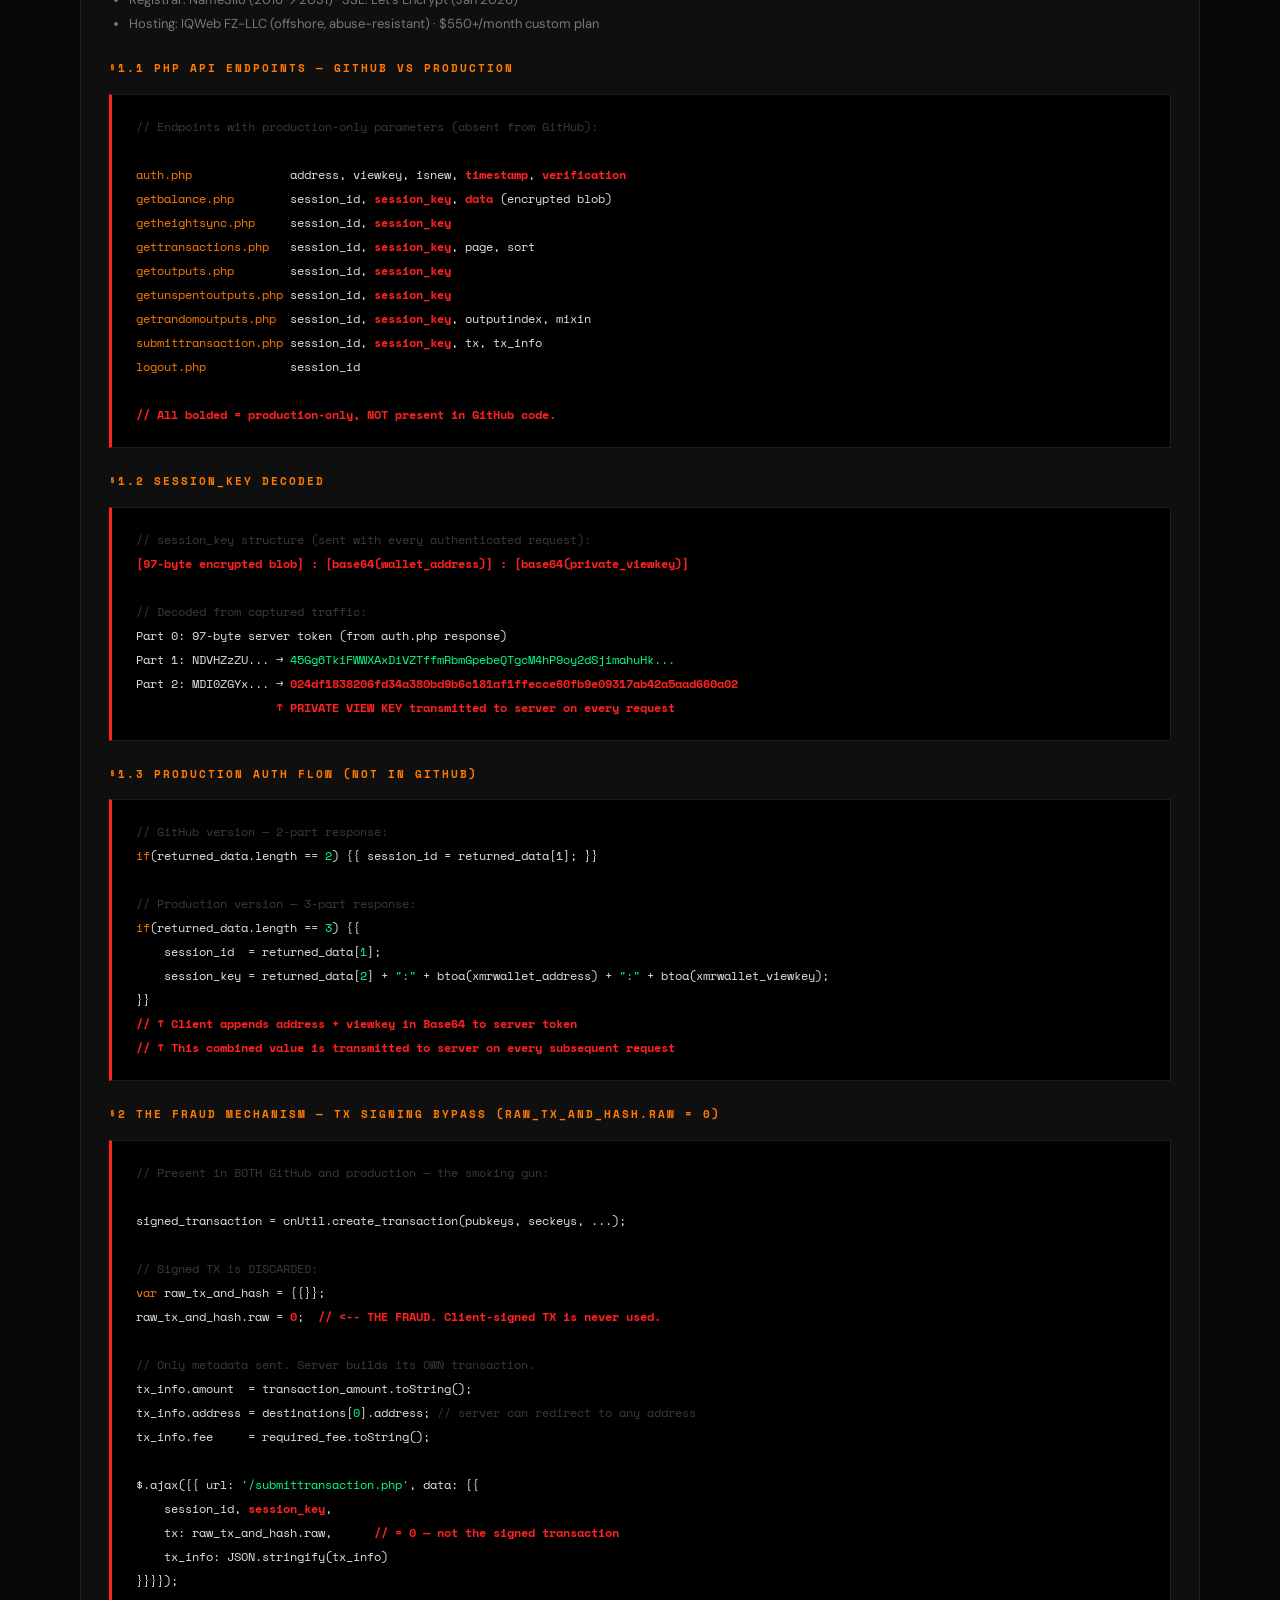
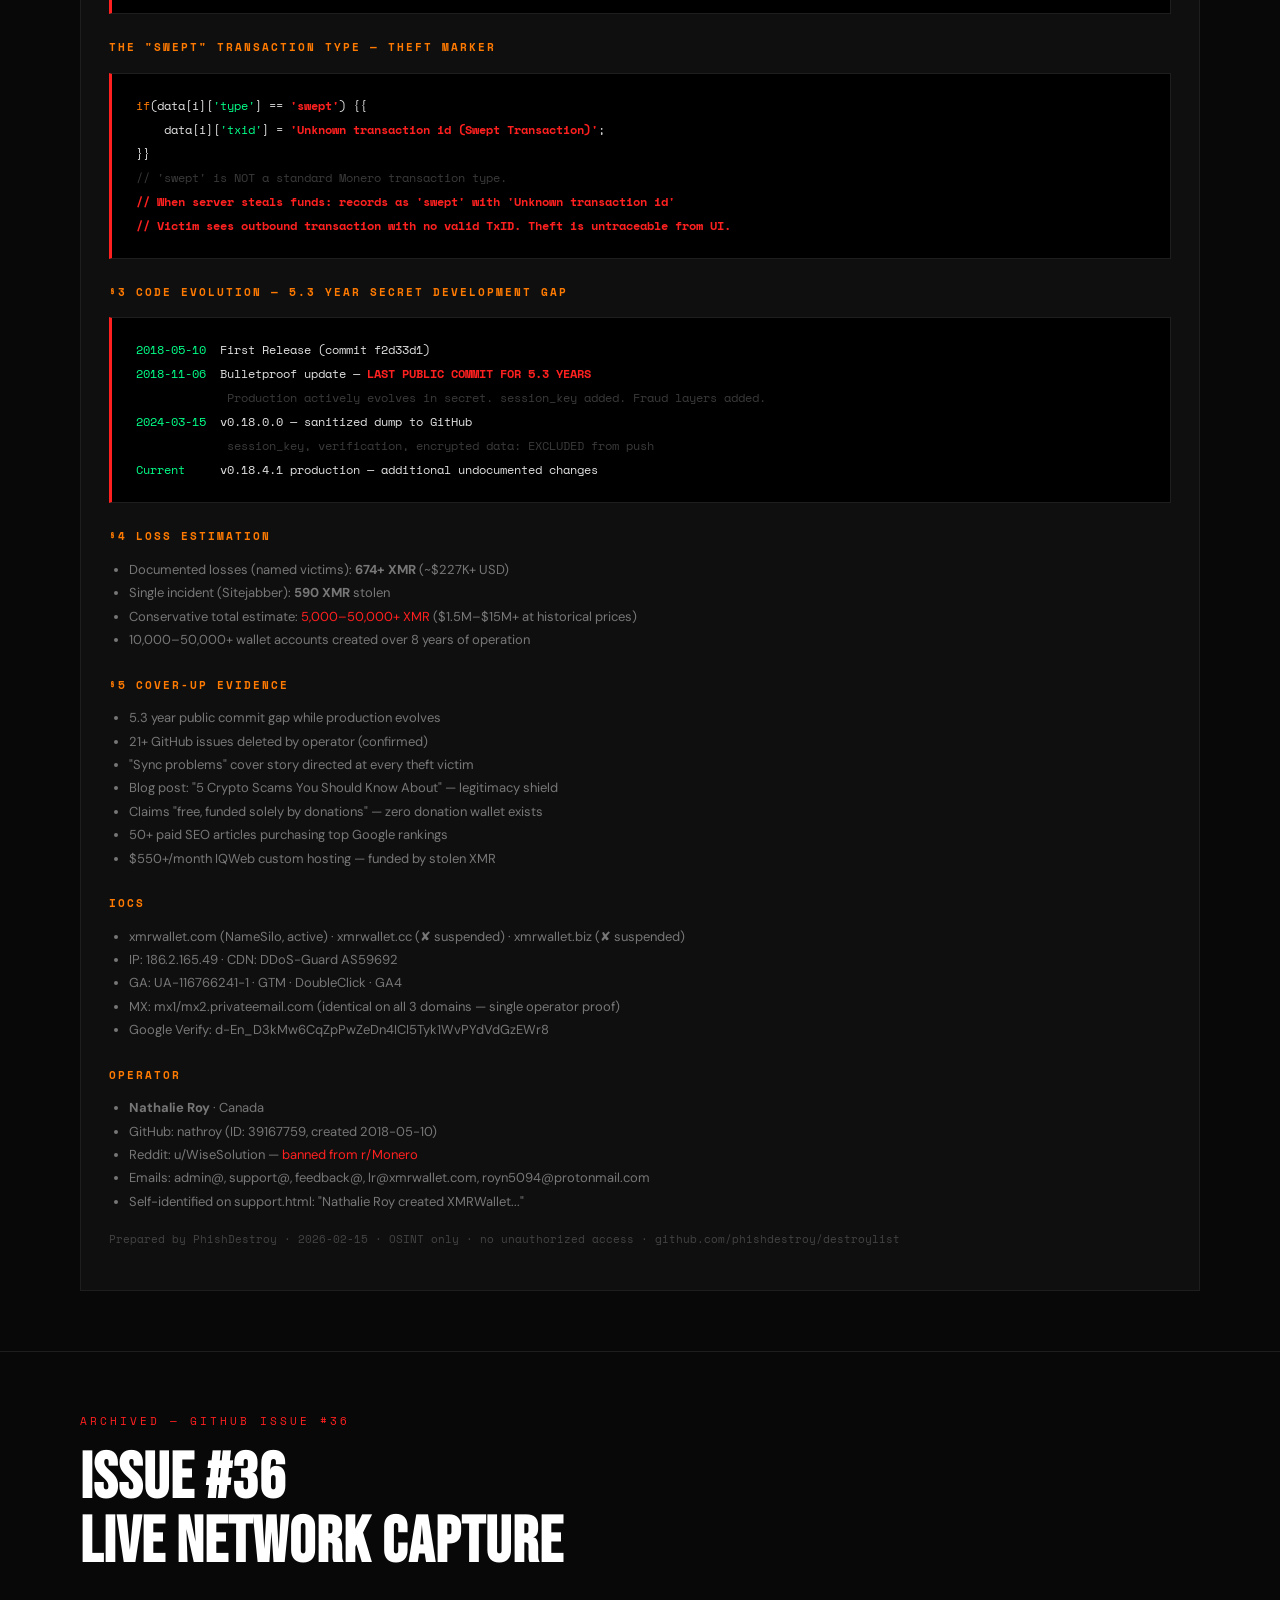
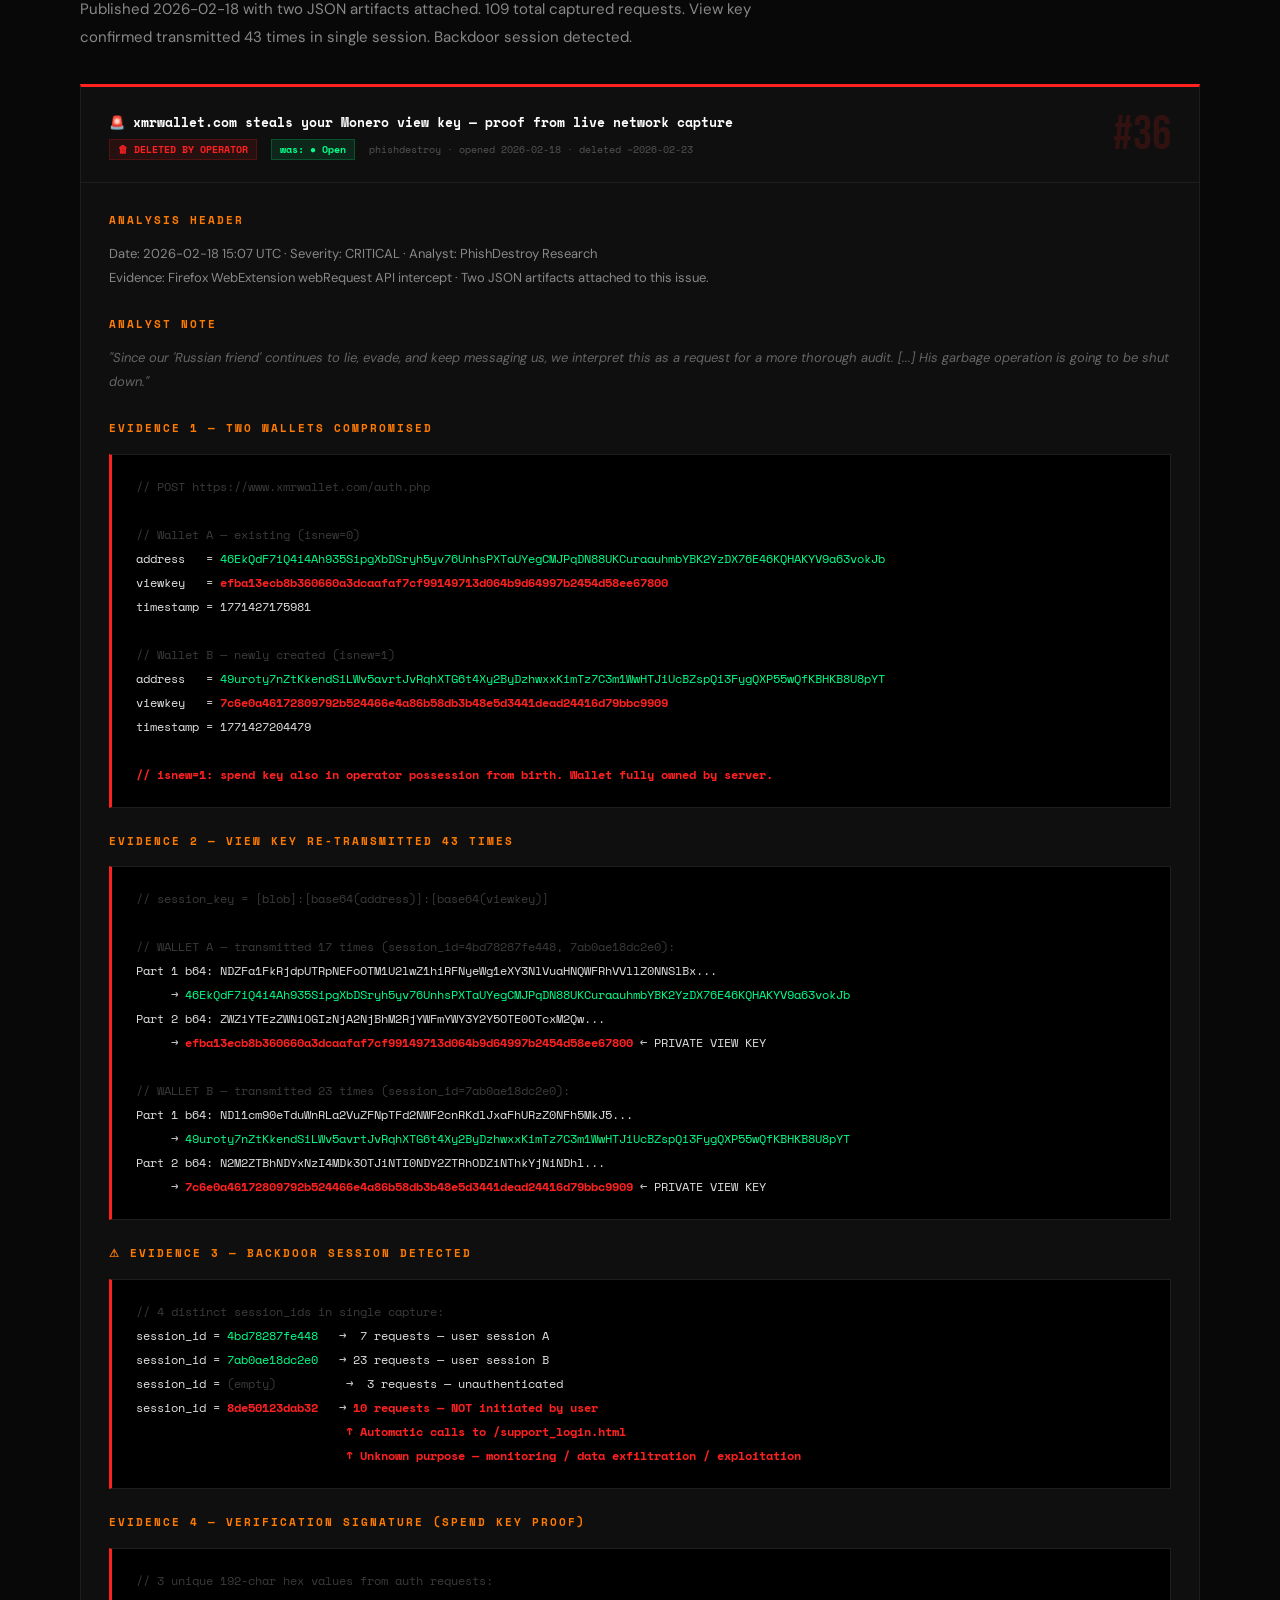
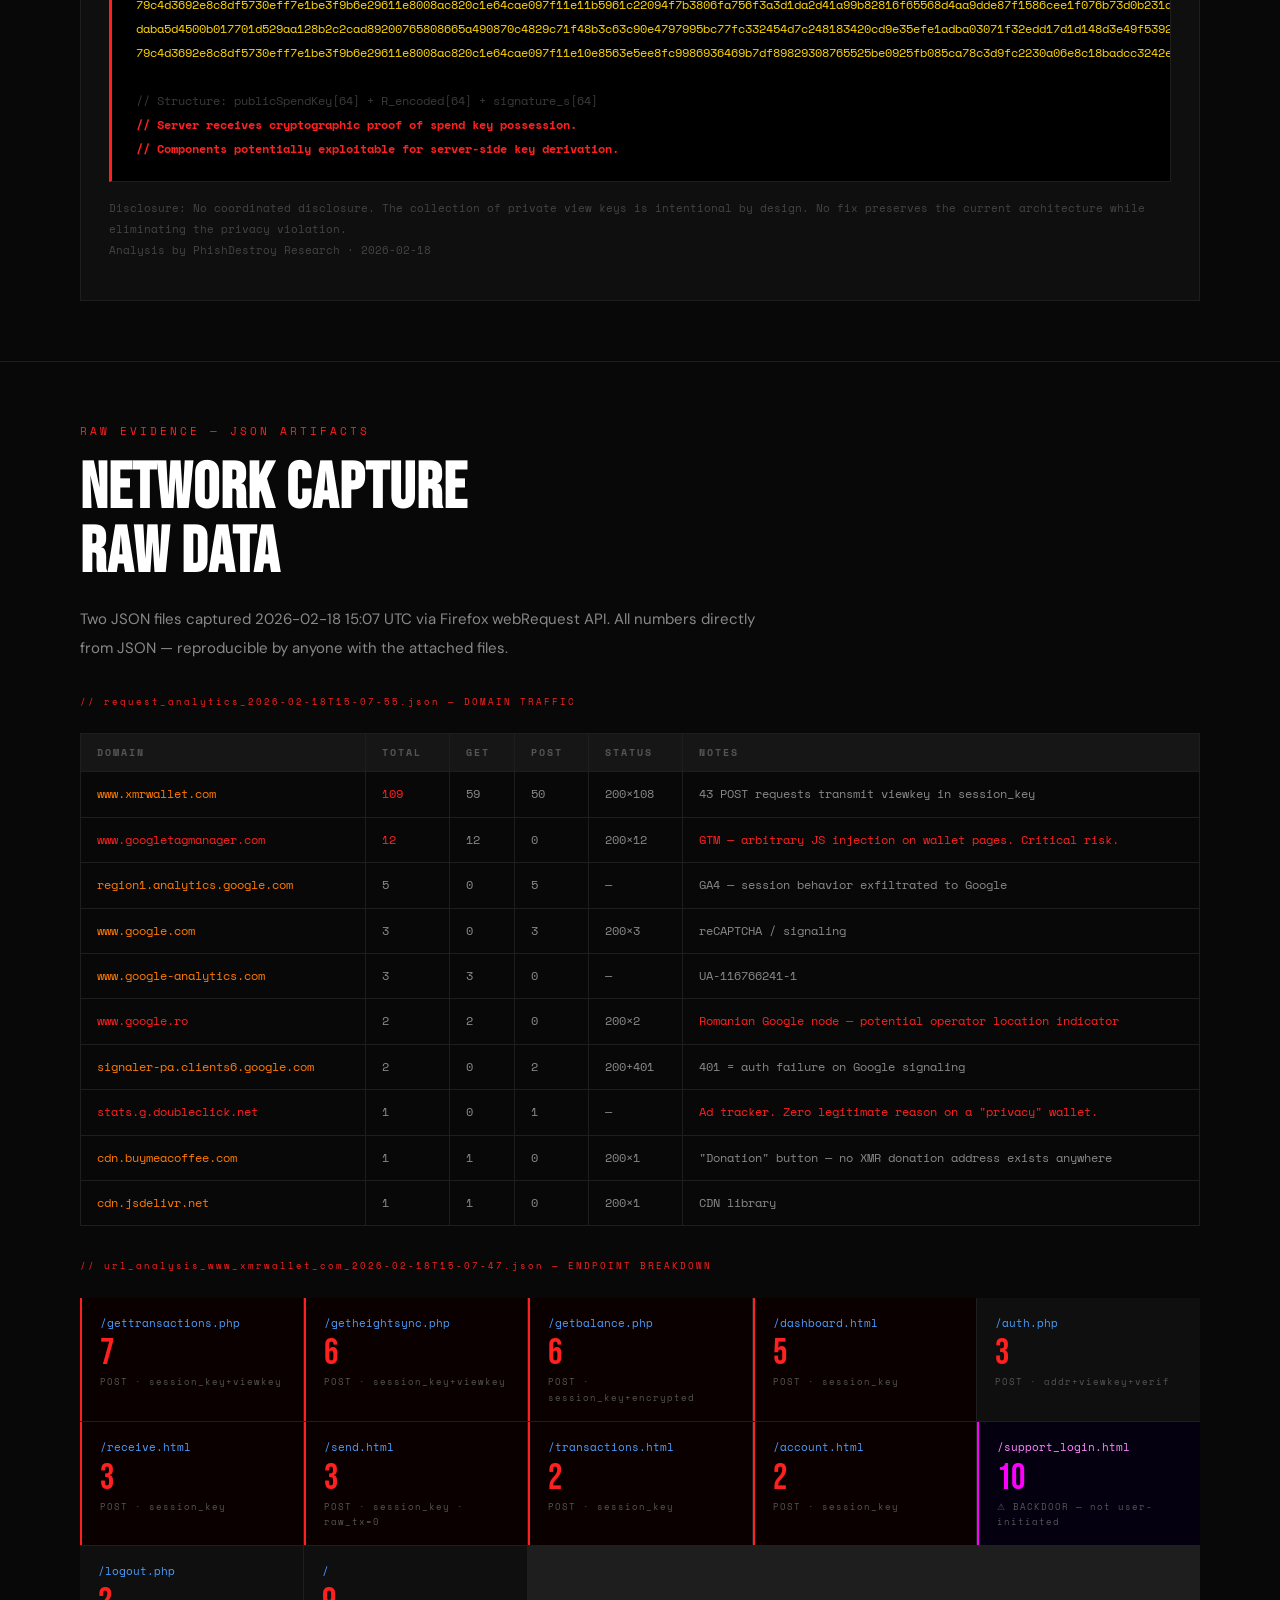
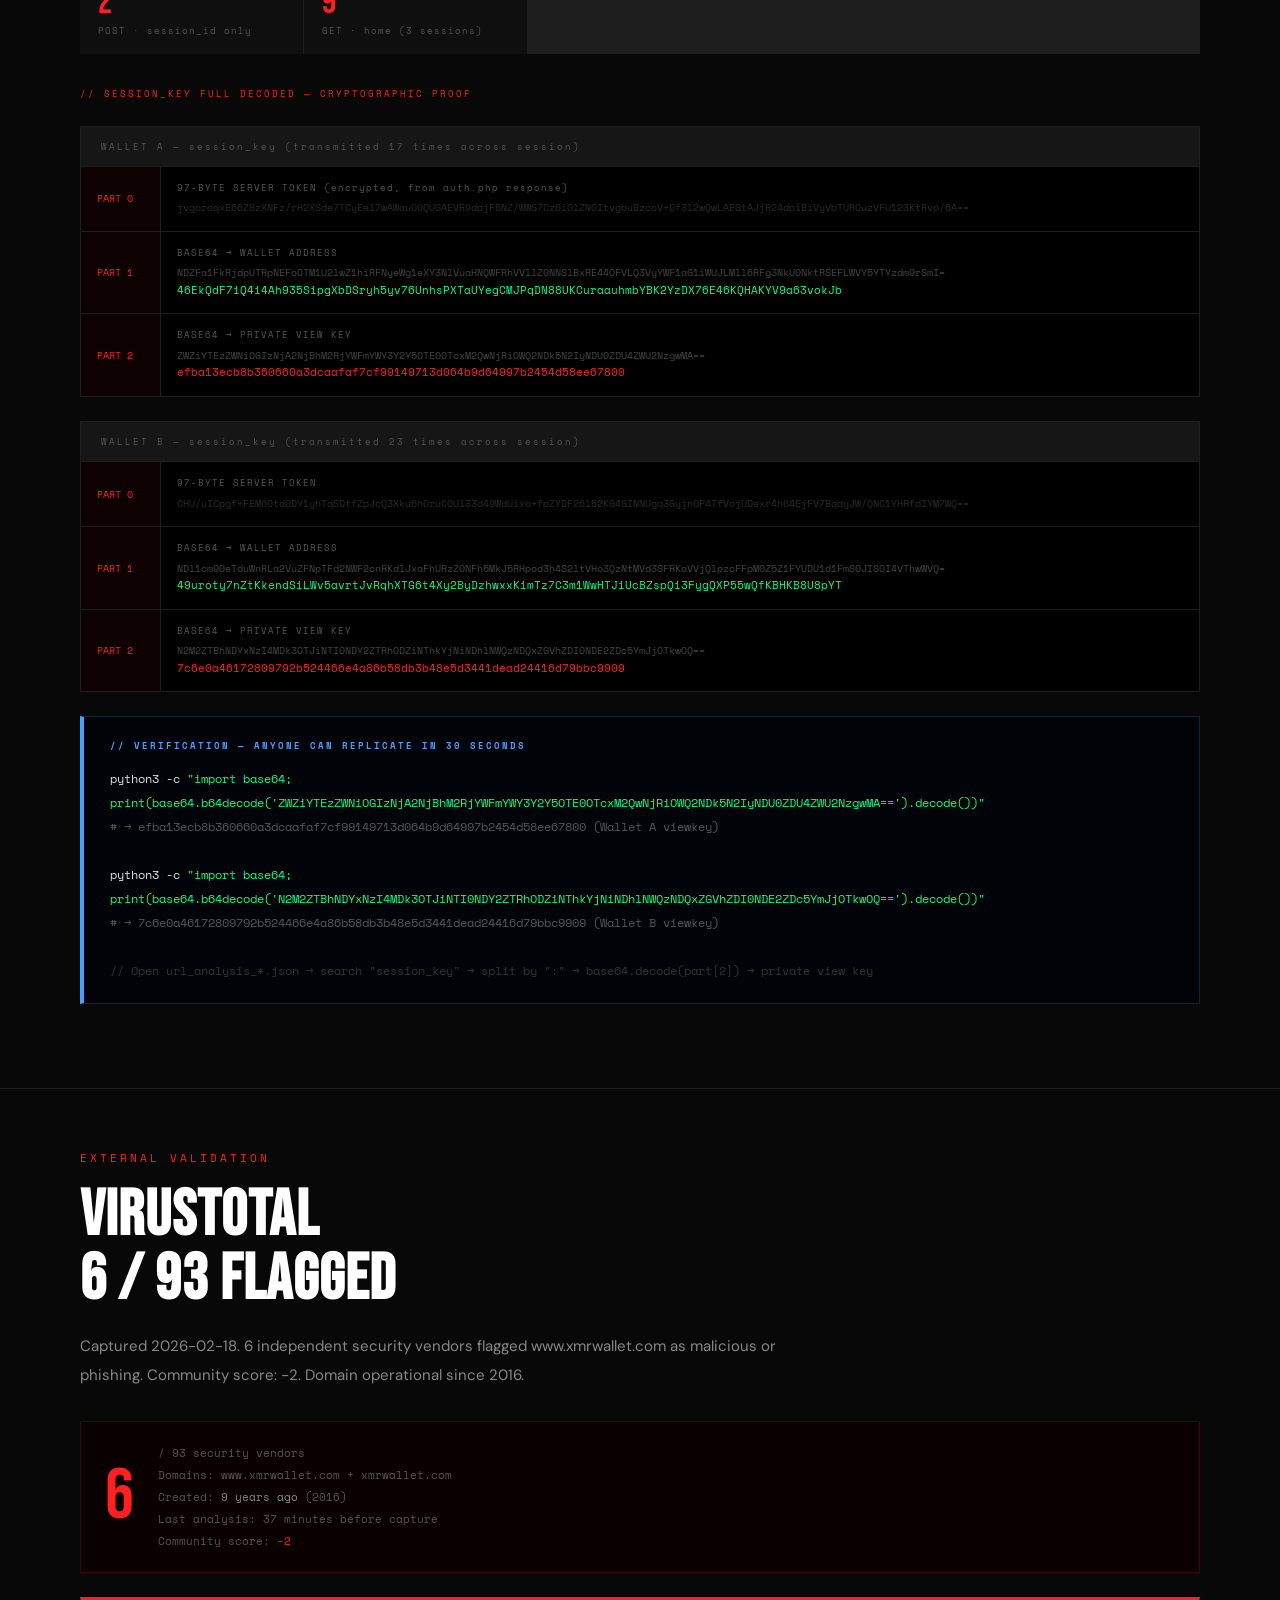
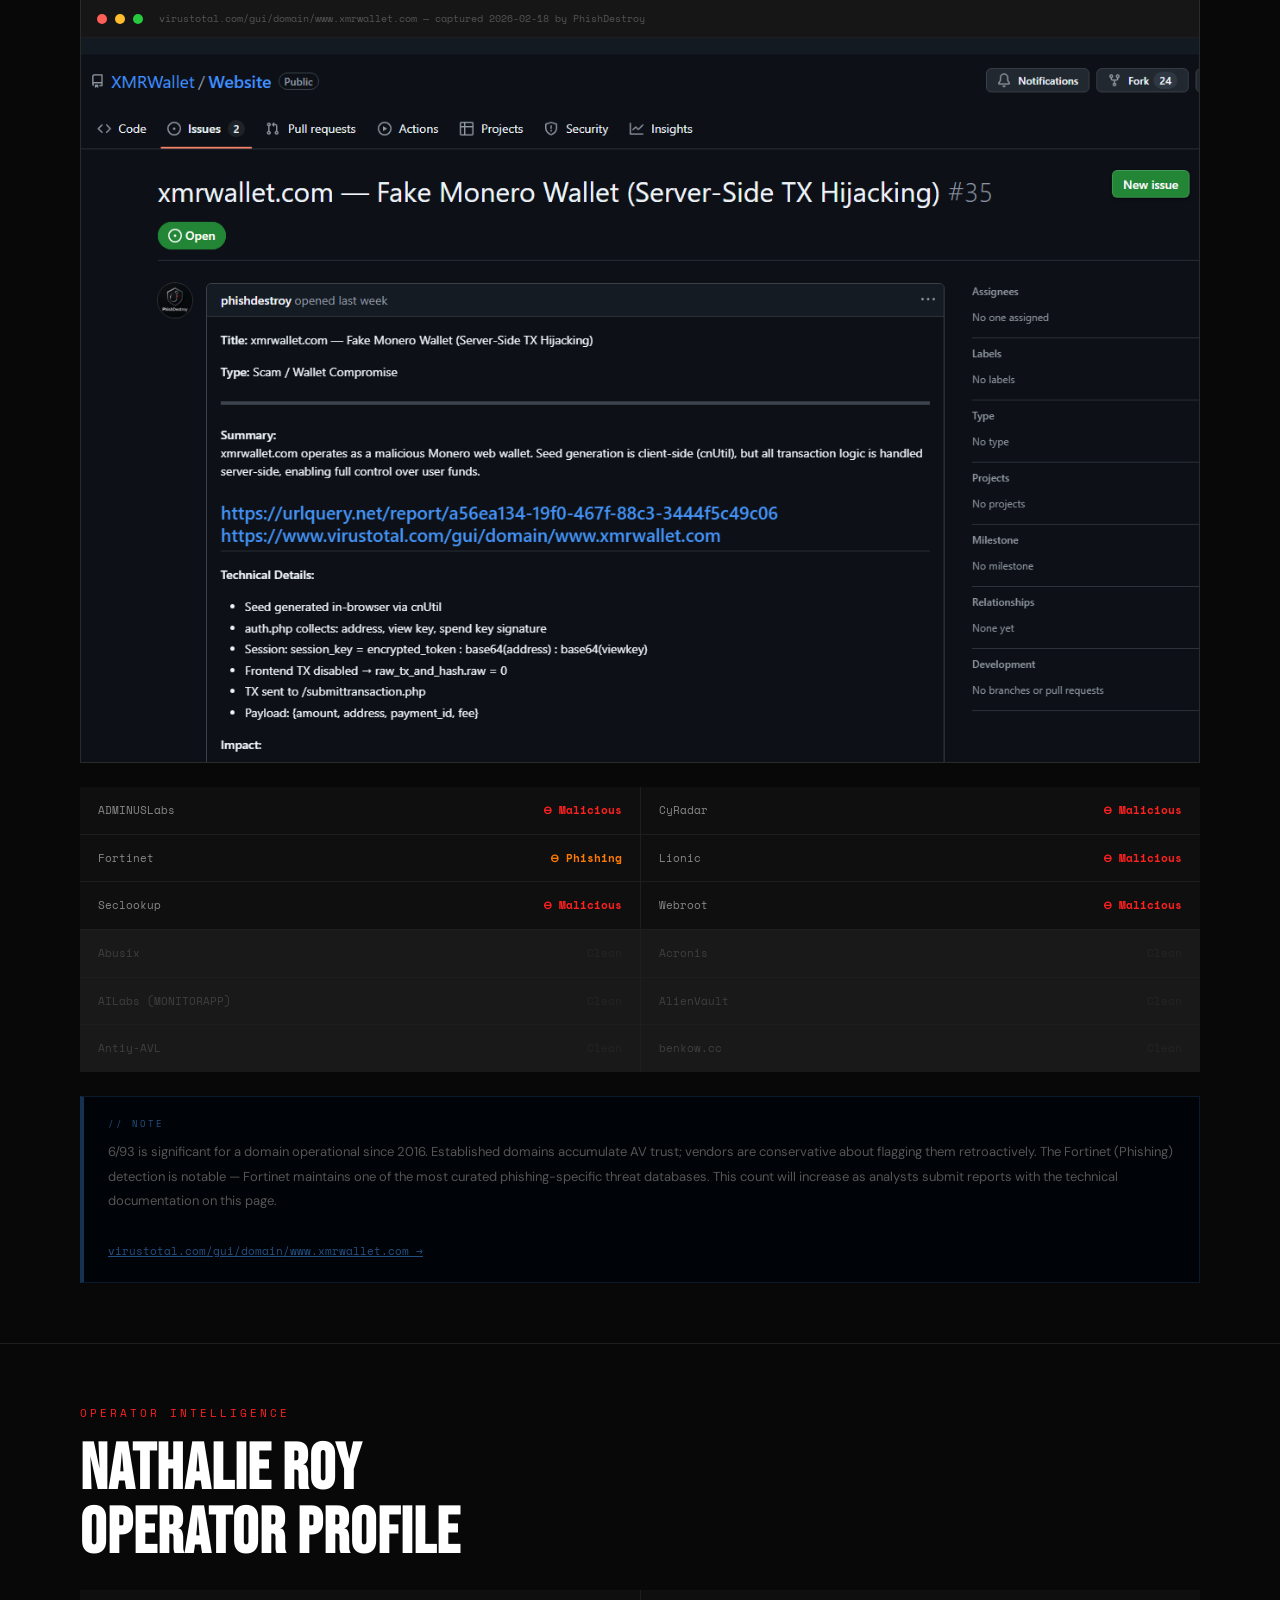
==== commit 12987647: "scammer екен to defend? royn5094@protonmail.com who audit its ? Some Russian freak is claiming that " ====
--- a/docs/deleted.html
+++ b/docs/deleted.html
@@ -179,9 +179,8 @@
   <div class="archive-box" style="max-width:800px;">
     <div class="archive-box-title">// CACHED COPIES &#x2014; BEFORE OPERATOR DELETION</div>
     <span style="color:var(--green);">Issue #35 &#x2014; full cached copy:</span> <a href="cache-issue35/" style="color:var(--green);font-family:var(--mono);font-size:12px;">cache-issue35/ &#x2192;</a> <span style="color:#333;font-size:10px;">(HTML + CSS + screenshots &#x2014; saved from Yandex cache before expiry)</span><br>
-    <span style="color:#444;">Yandex Cache Issue #36:</span> <span style="color:#555;text-decoration:line-through;">expired</span> <span style="color:#333;font-size:10px;">(Yandex purged cache)</span><br>
-    <span style="color:#444;">Wayback Machine:</span> <span style="color:#555;">no snapshots captured before deletion</span><br>
-    <span style="color:var(--green);font-size:10px;">// THIS PAGE + cached HTML copy are the PRIMARY ARCHIVE. All evidence preserved locally.</span>
+    <span style="color:var(--green);">Issue #36 &#x2014; full cached copy:</span> <a href="cache-issue36/" style="color:var(--green);font-family:var(--mono);font-size:12px;">cache-issue36/ &#x2192;</a> <span style="color:#333;font-size:10px;">(HTML + CSS + screenshots &#x2014; saved from Yandex cache before expiry)</span><br>
+    <span style="color:var(--green);font-size:10px;">// THIS PAGE + both cached HTML copies are the PRIMARY ARCHIVE. All evidence preserved locally.</span>
   </div>
 </section>
 
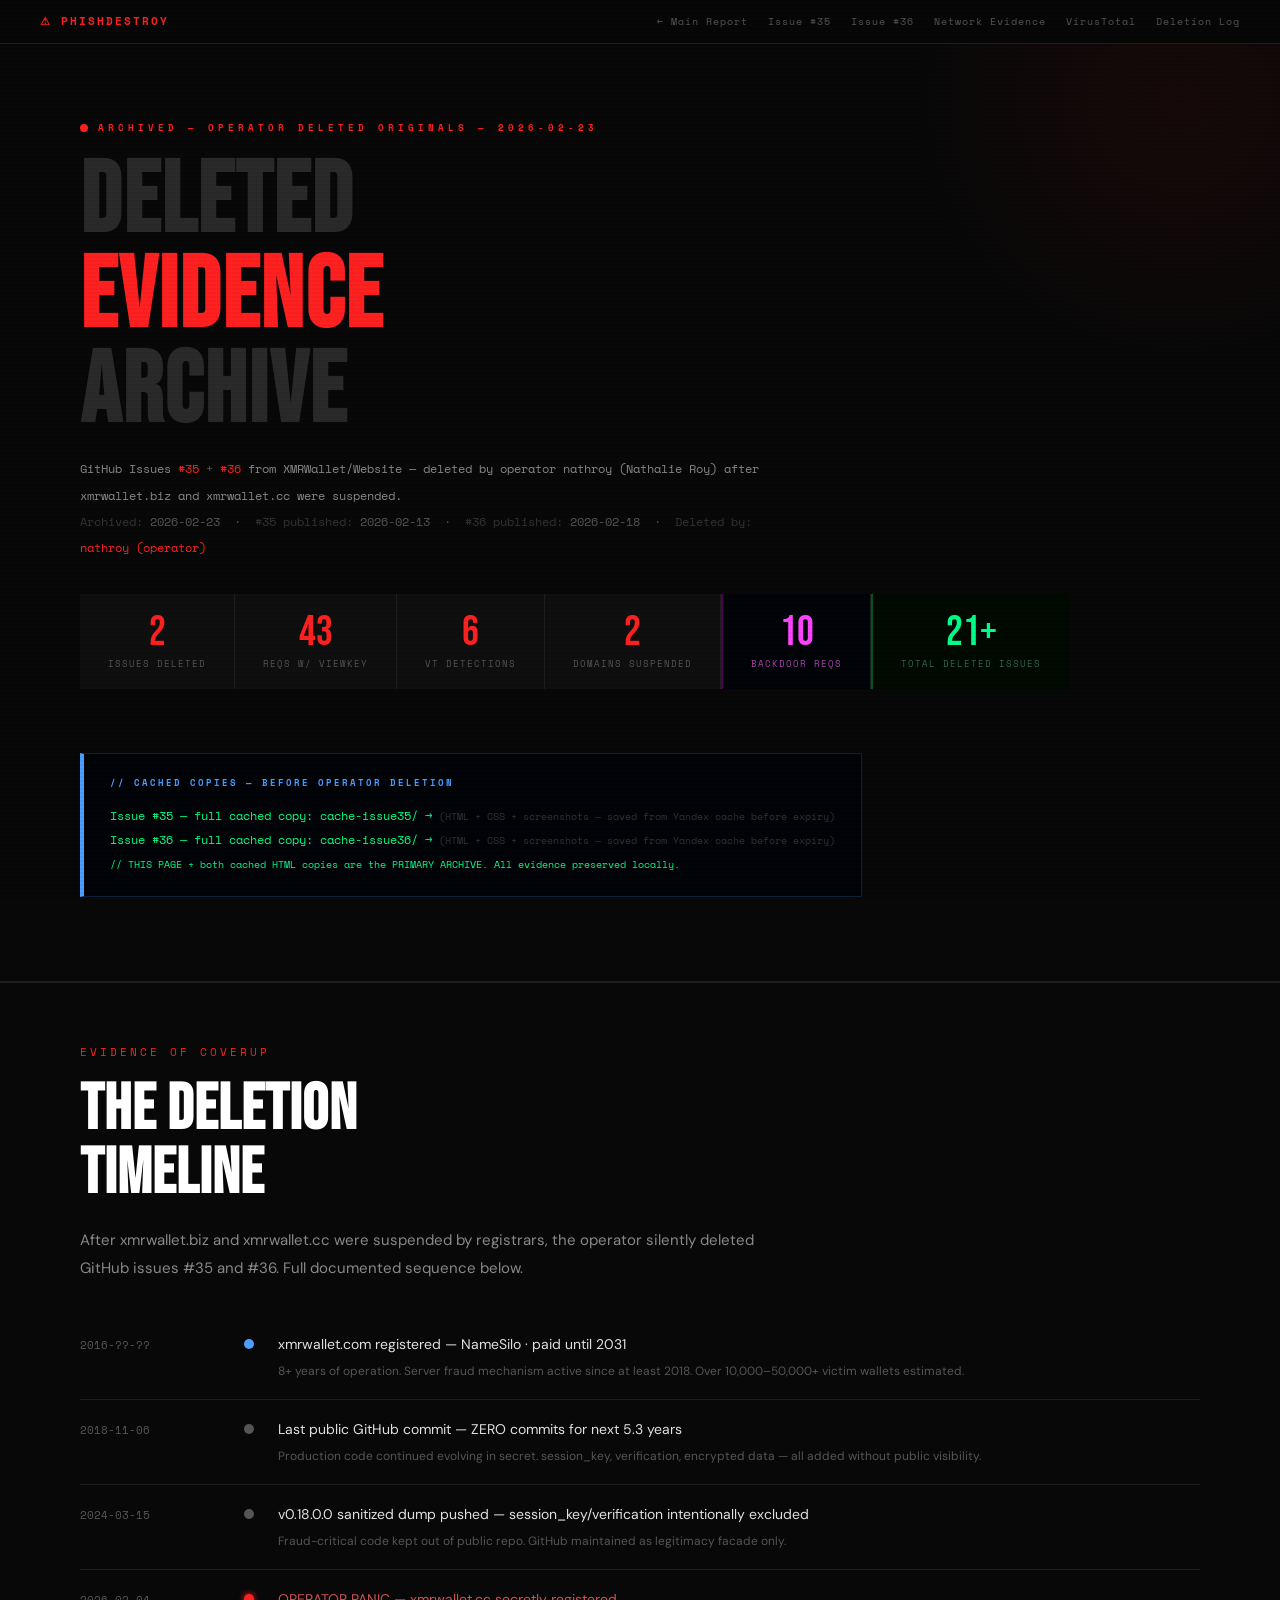
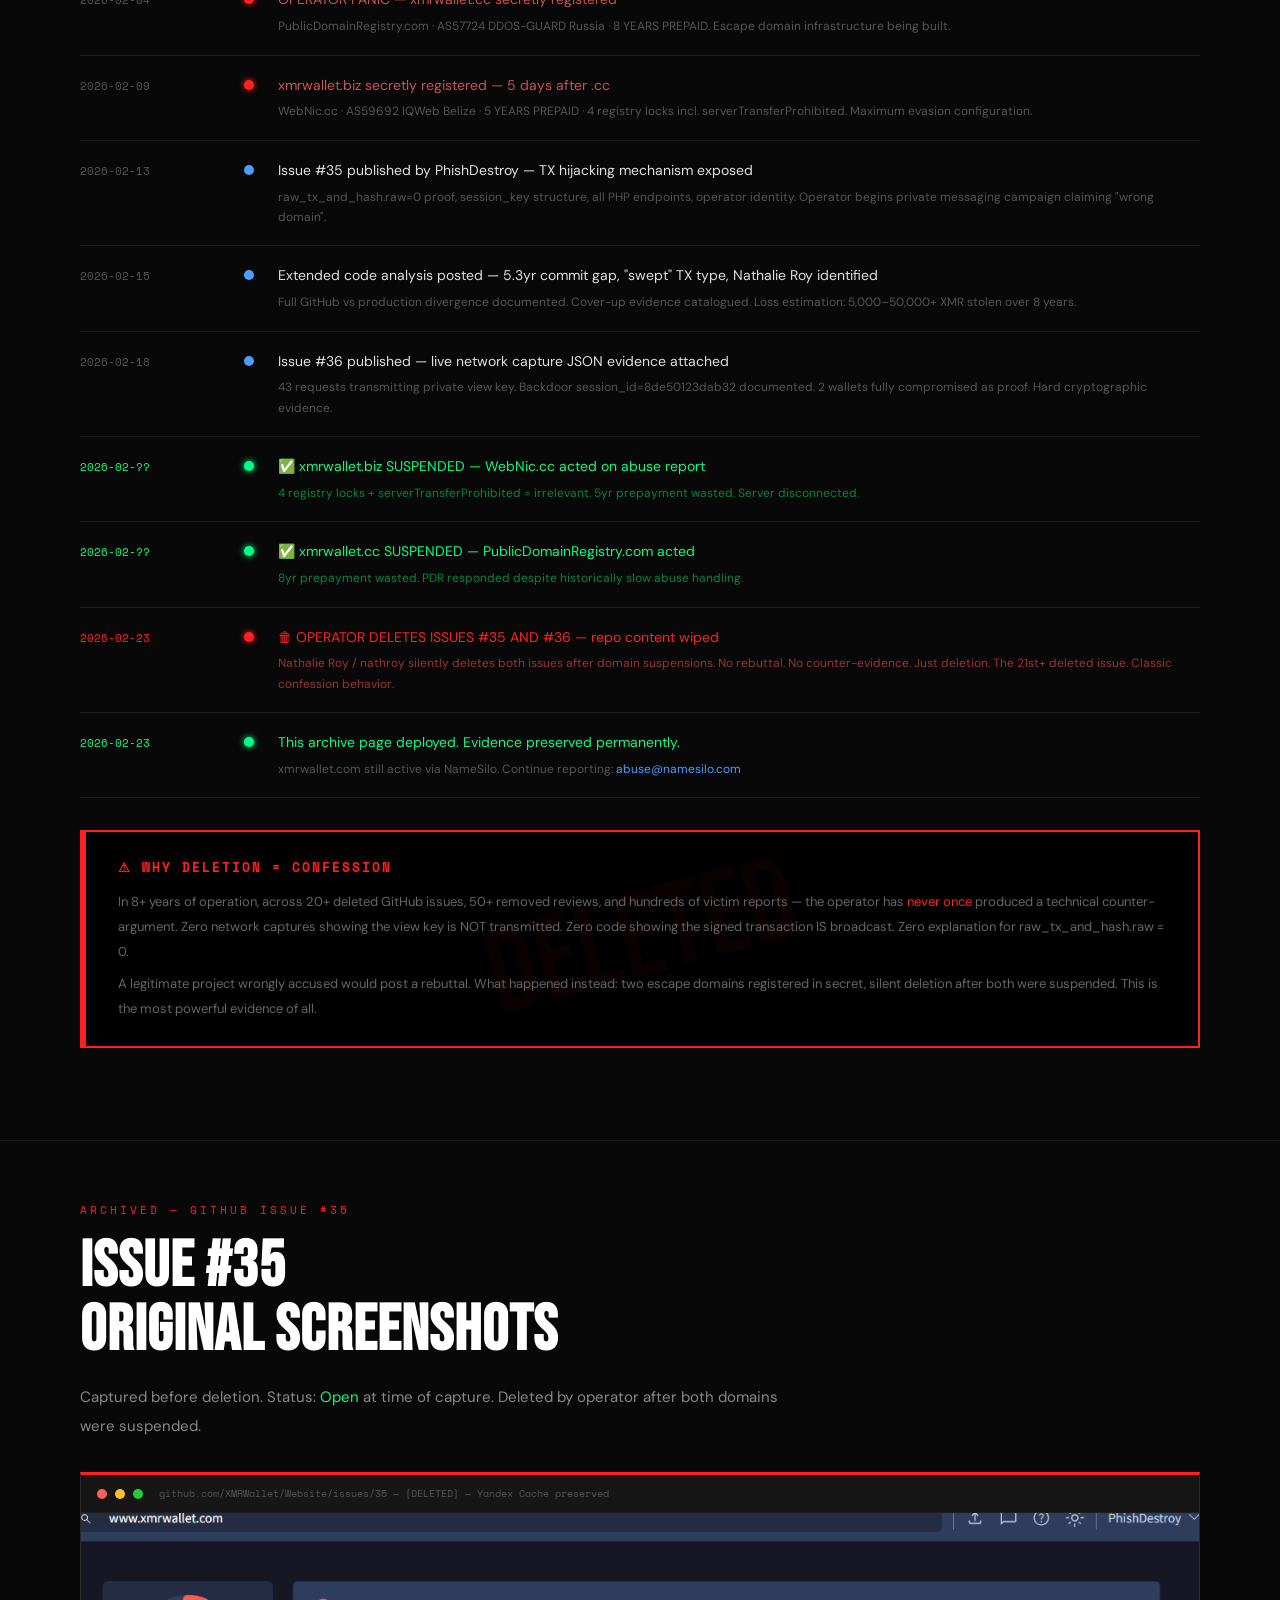
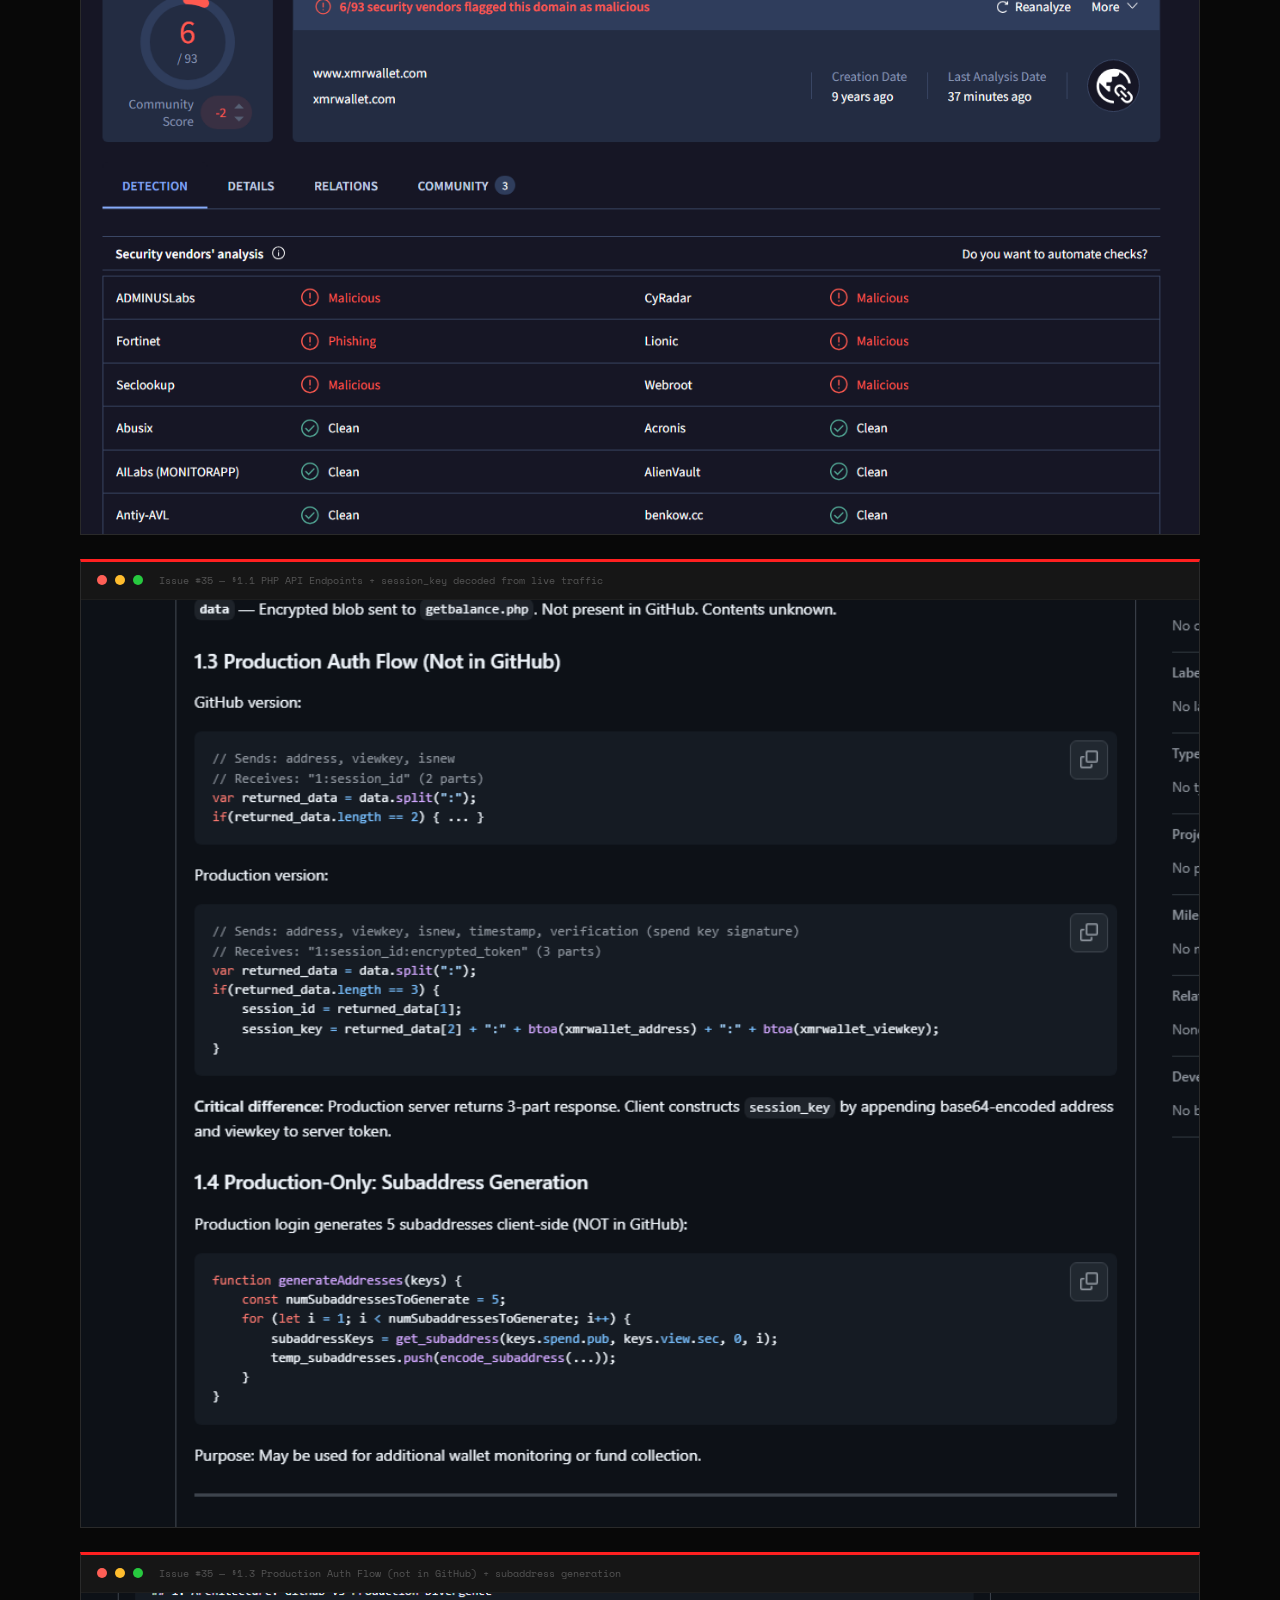
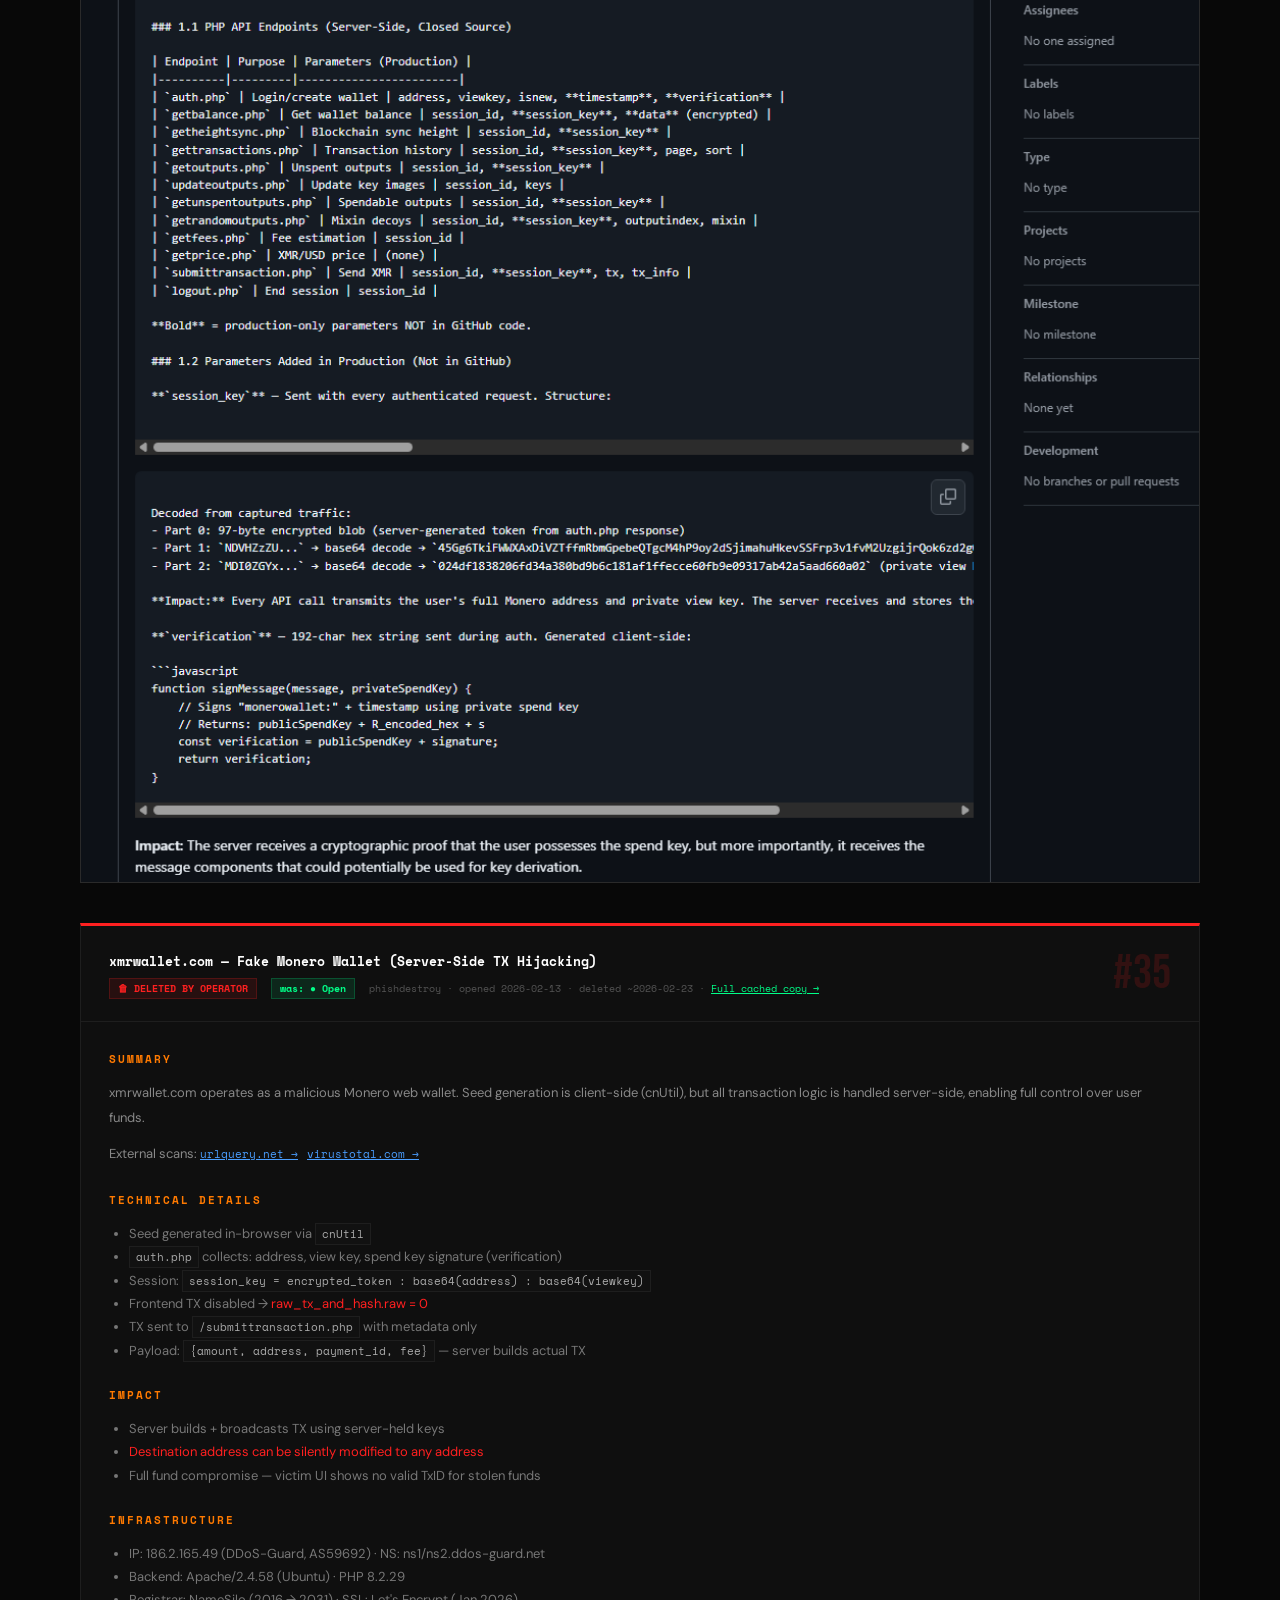
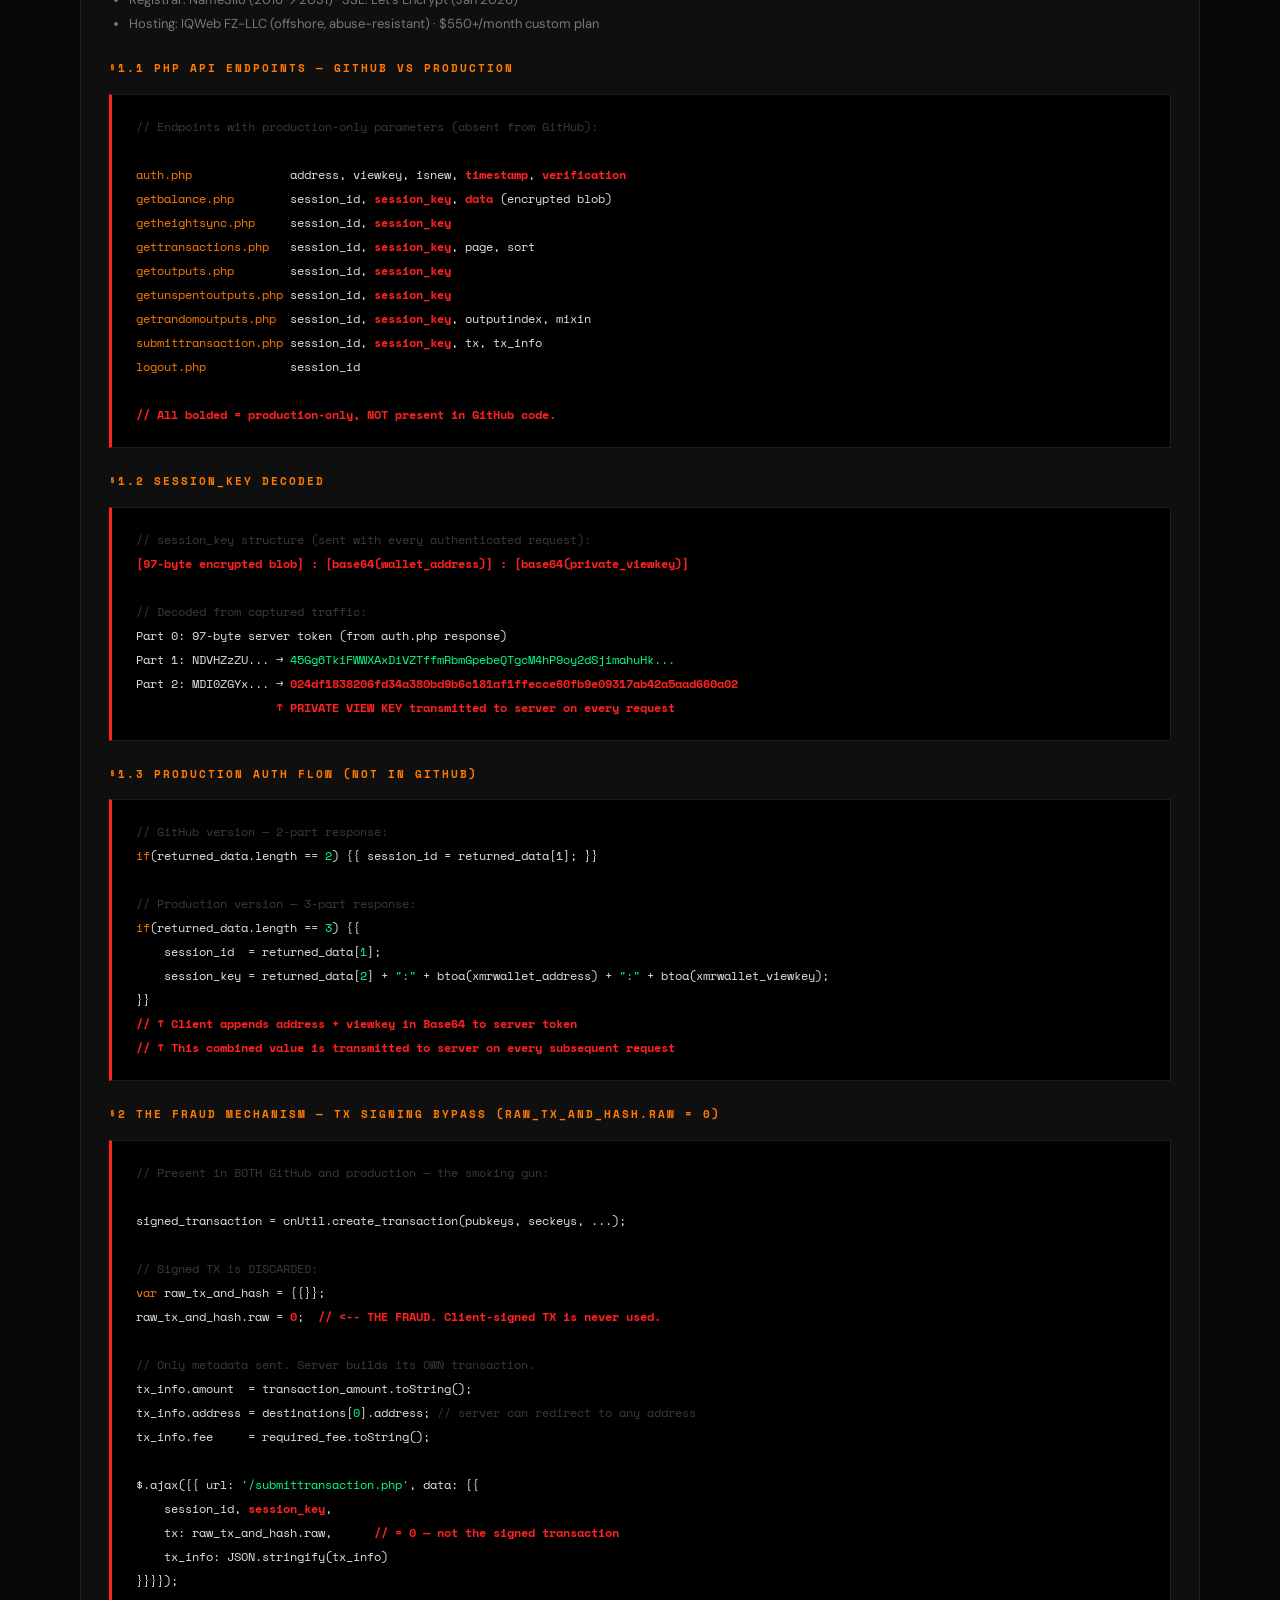
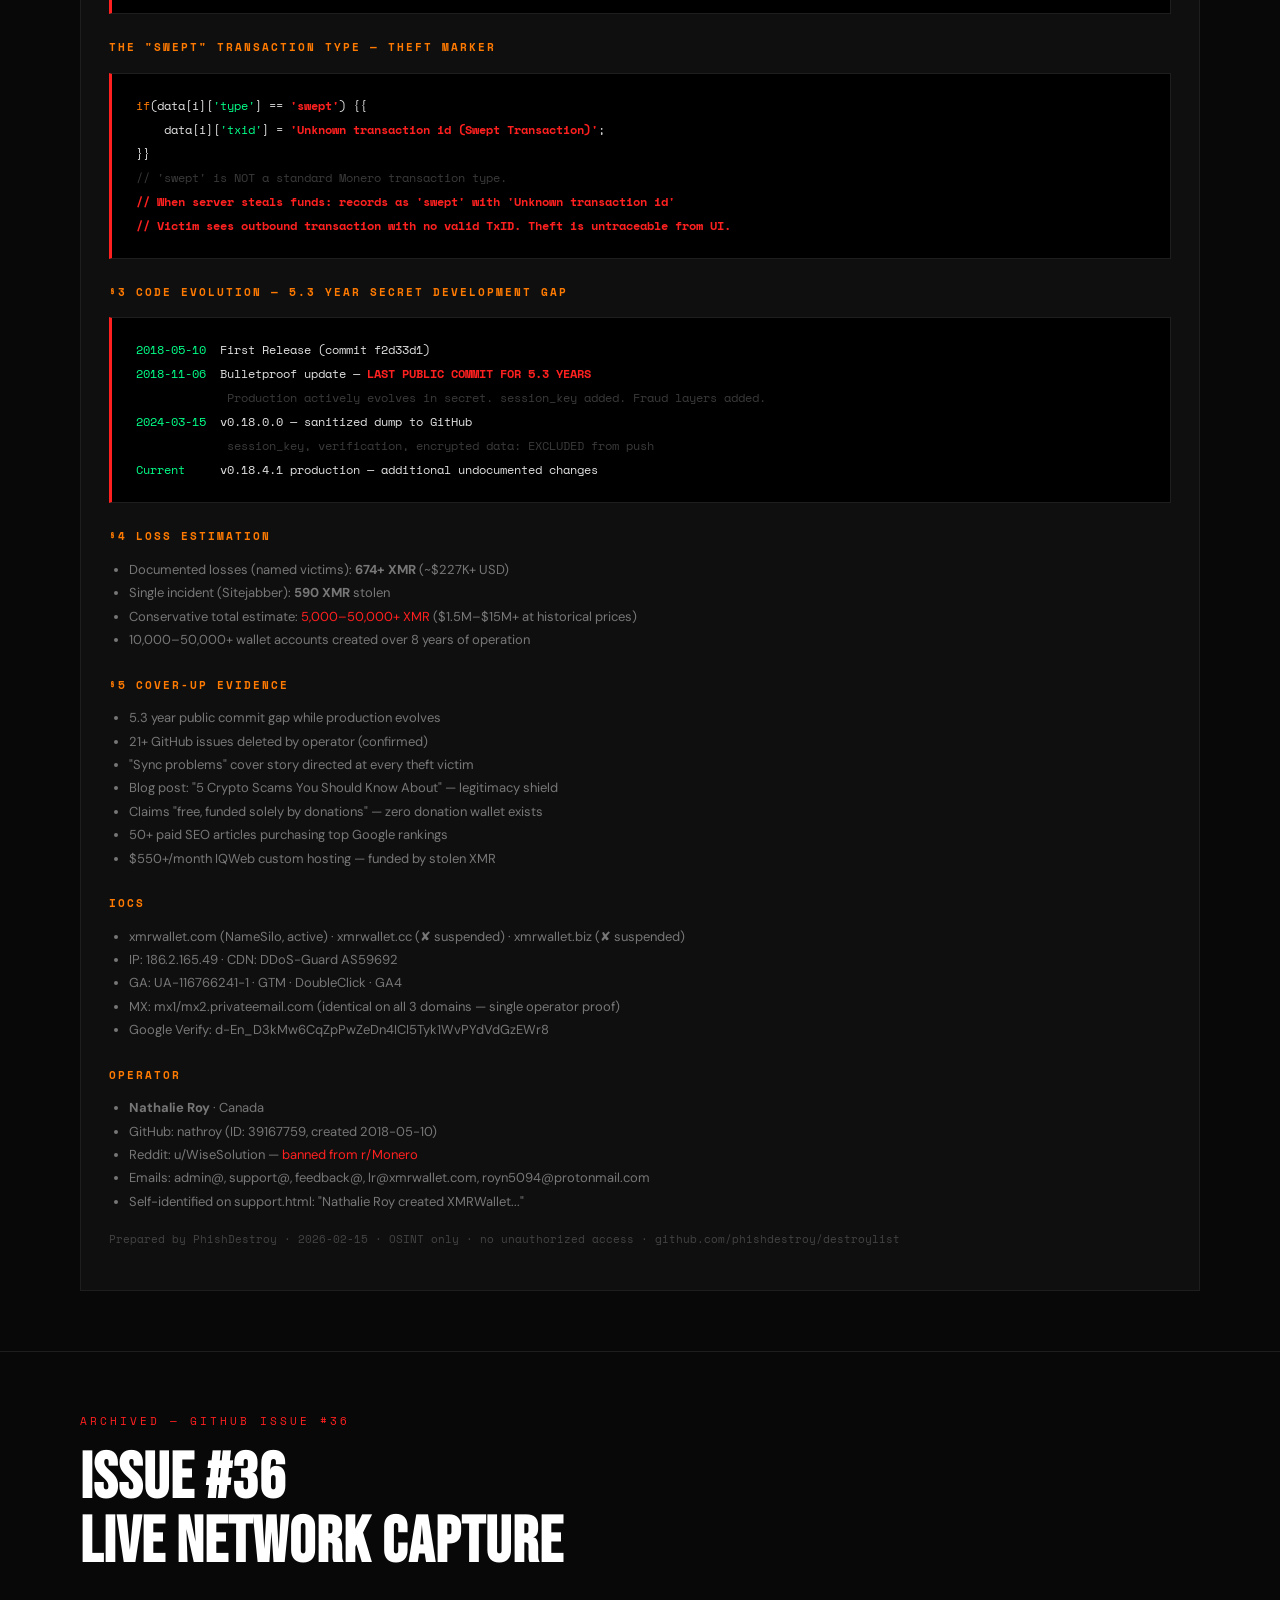
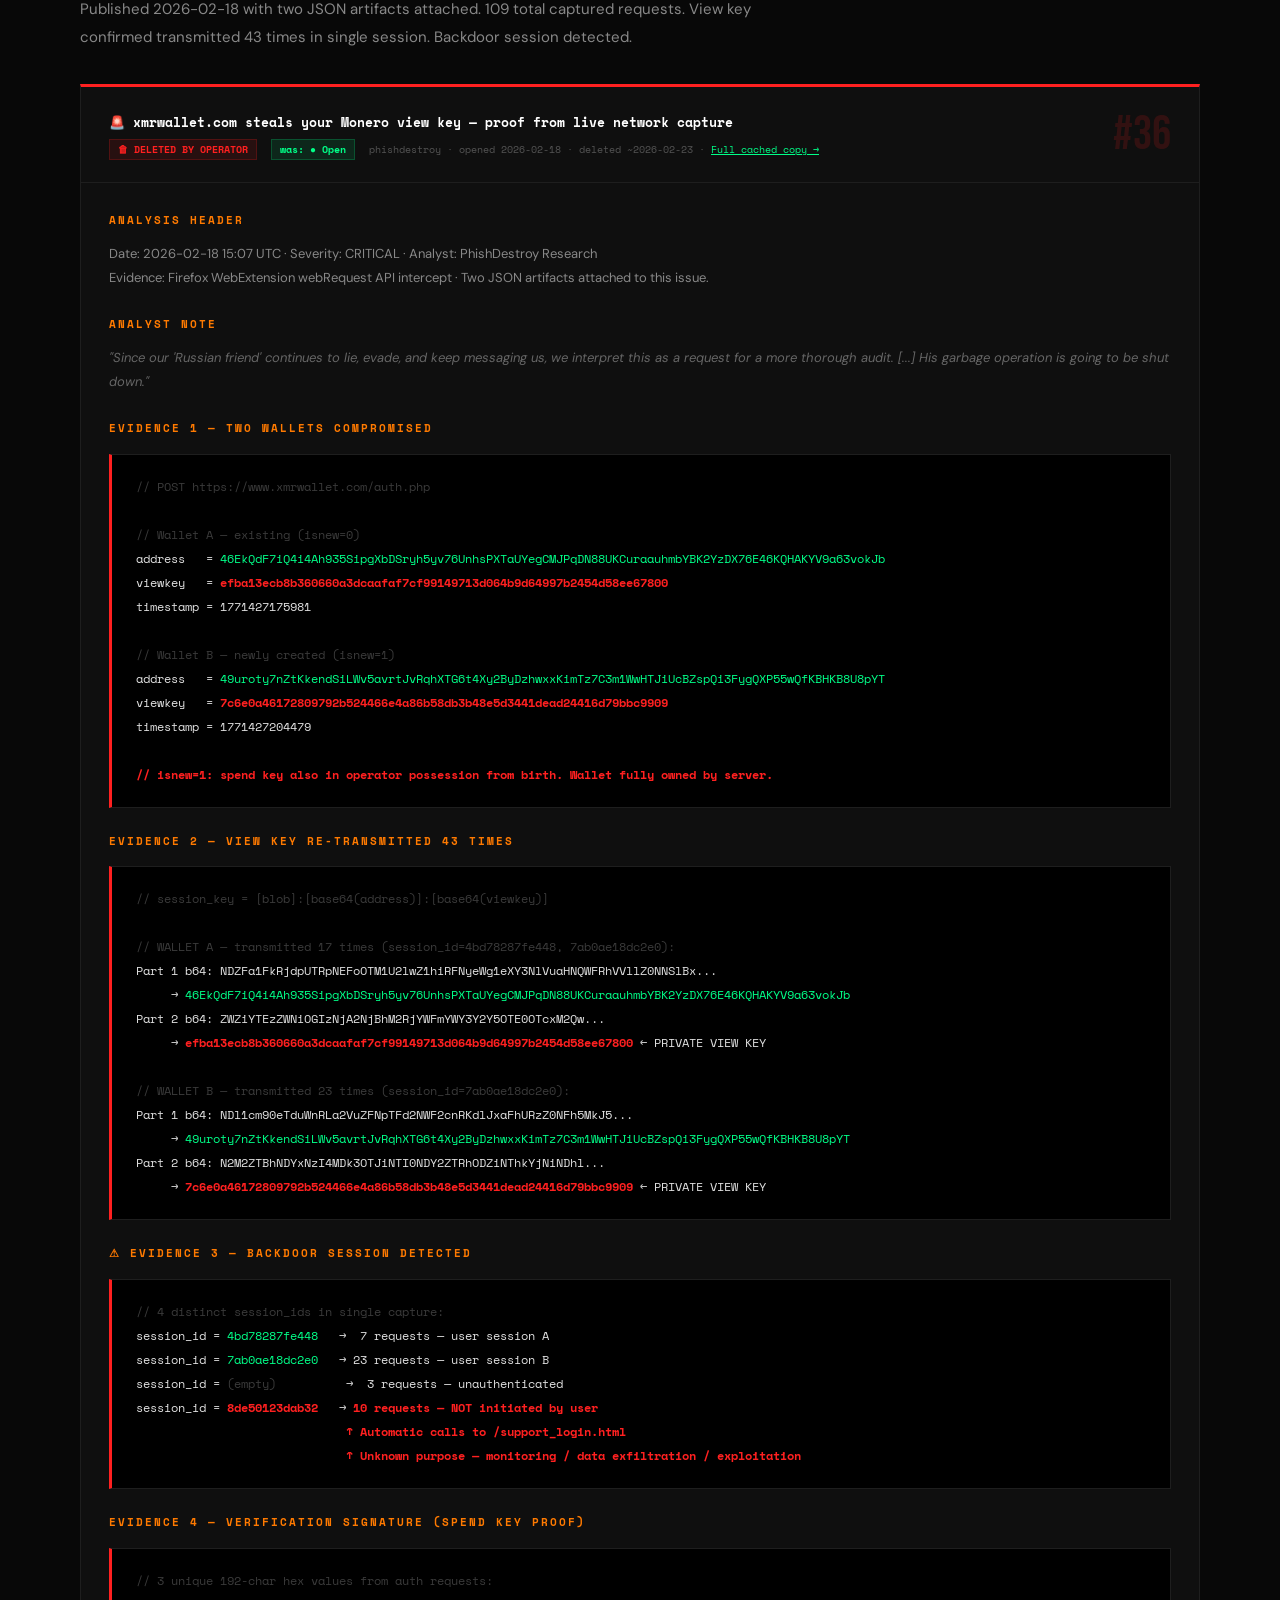
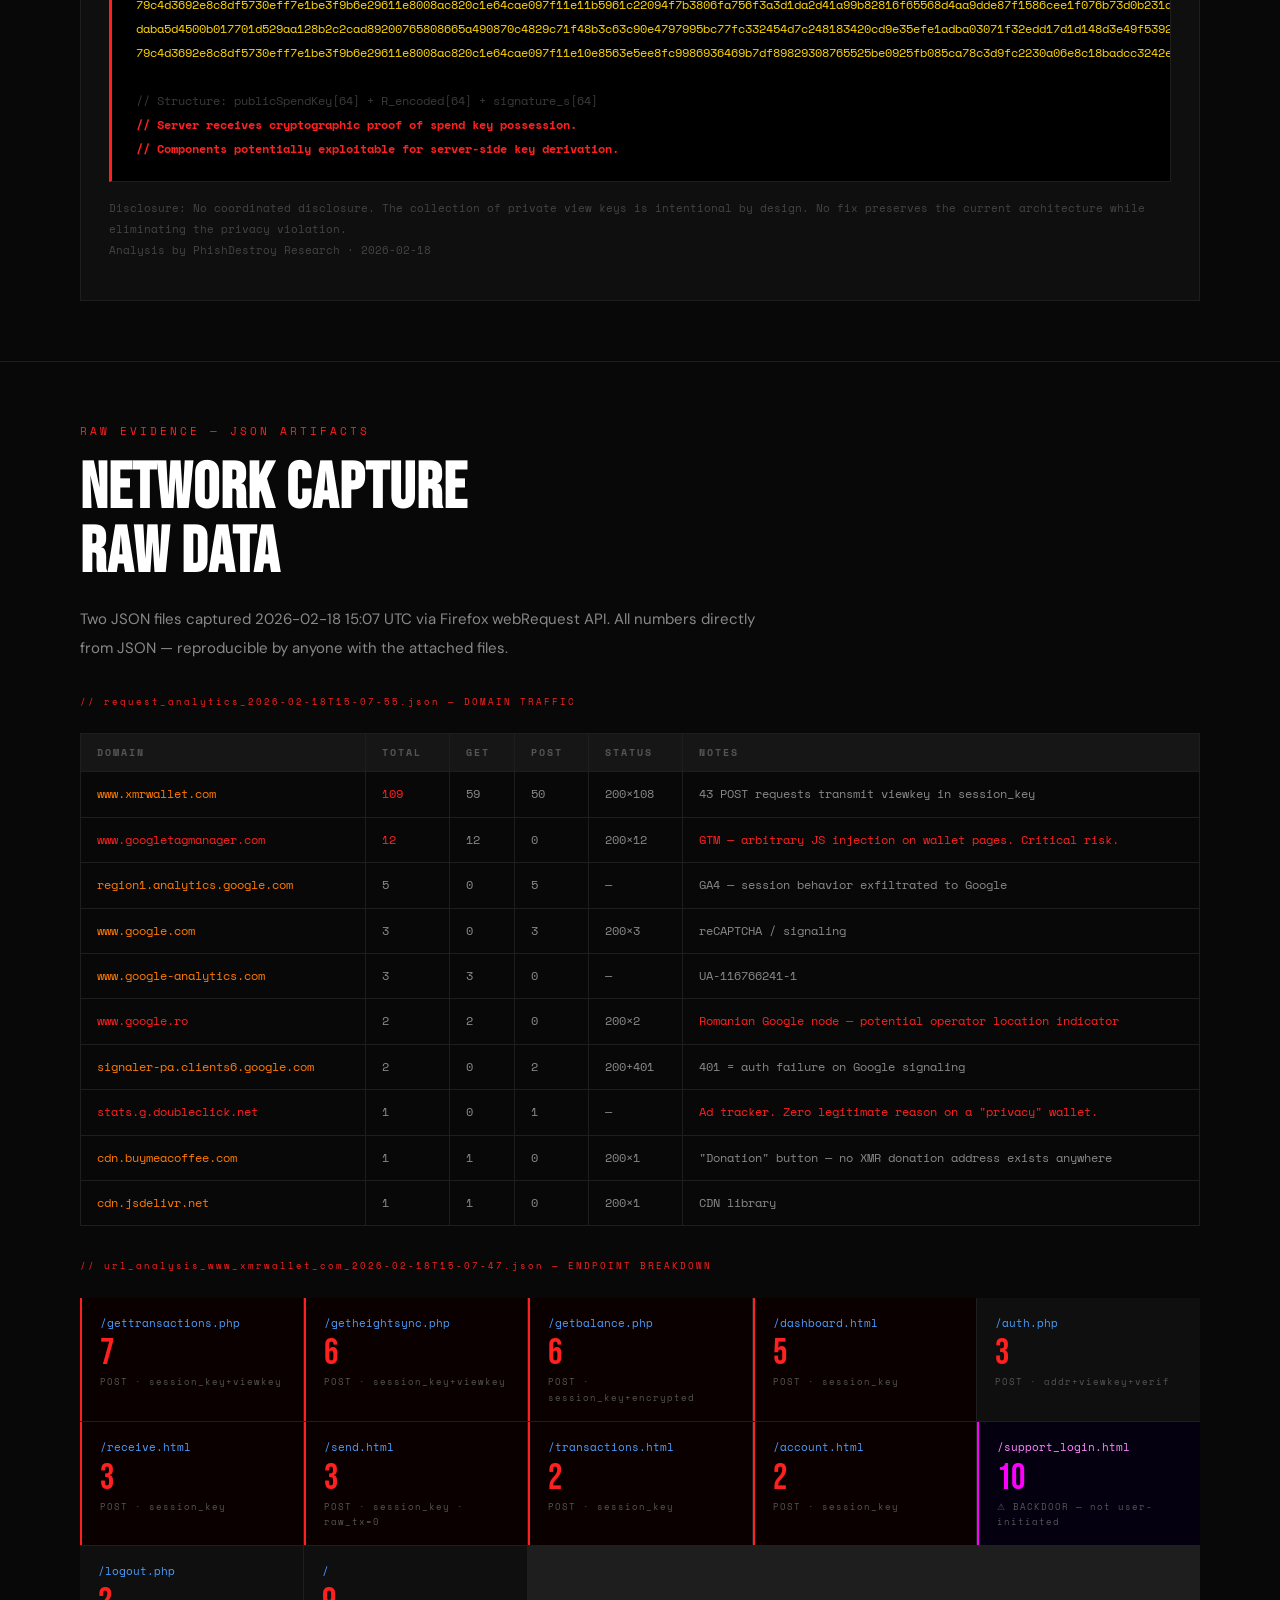
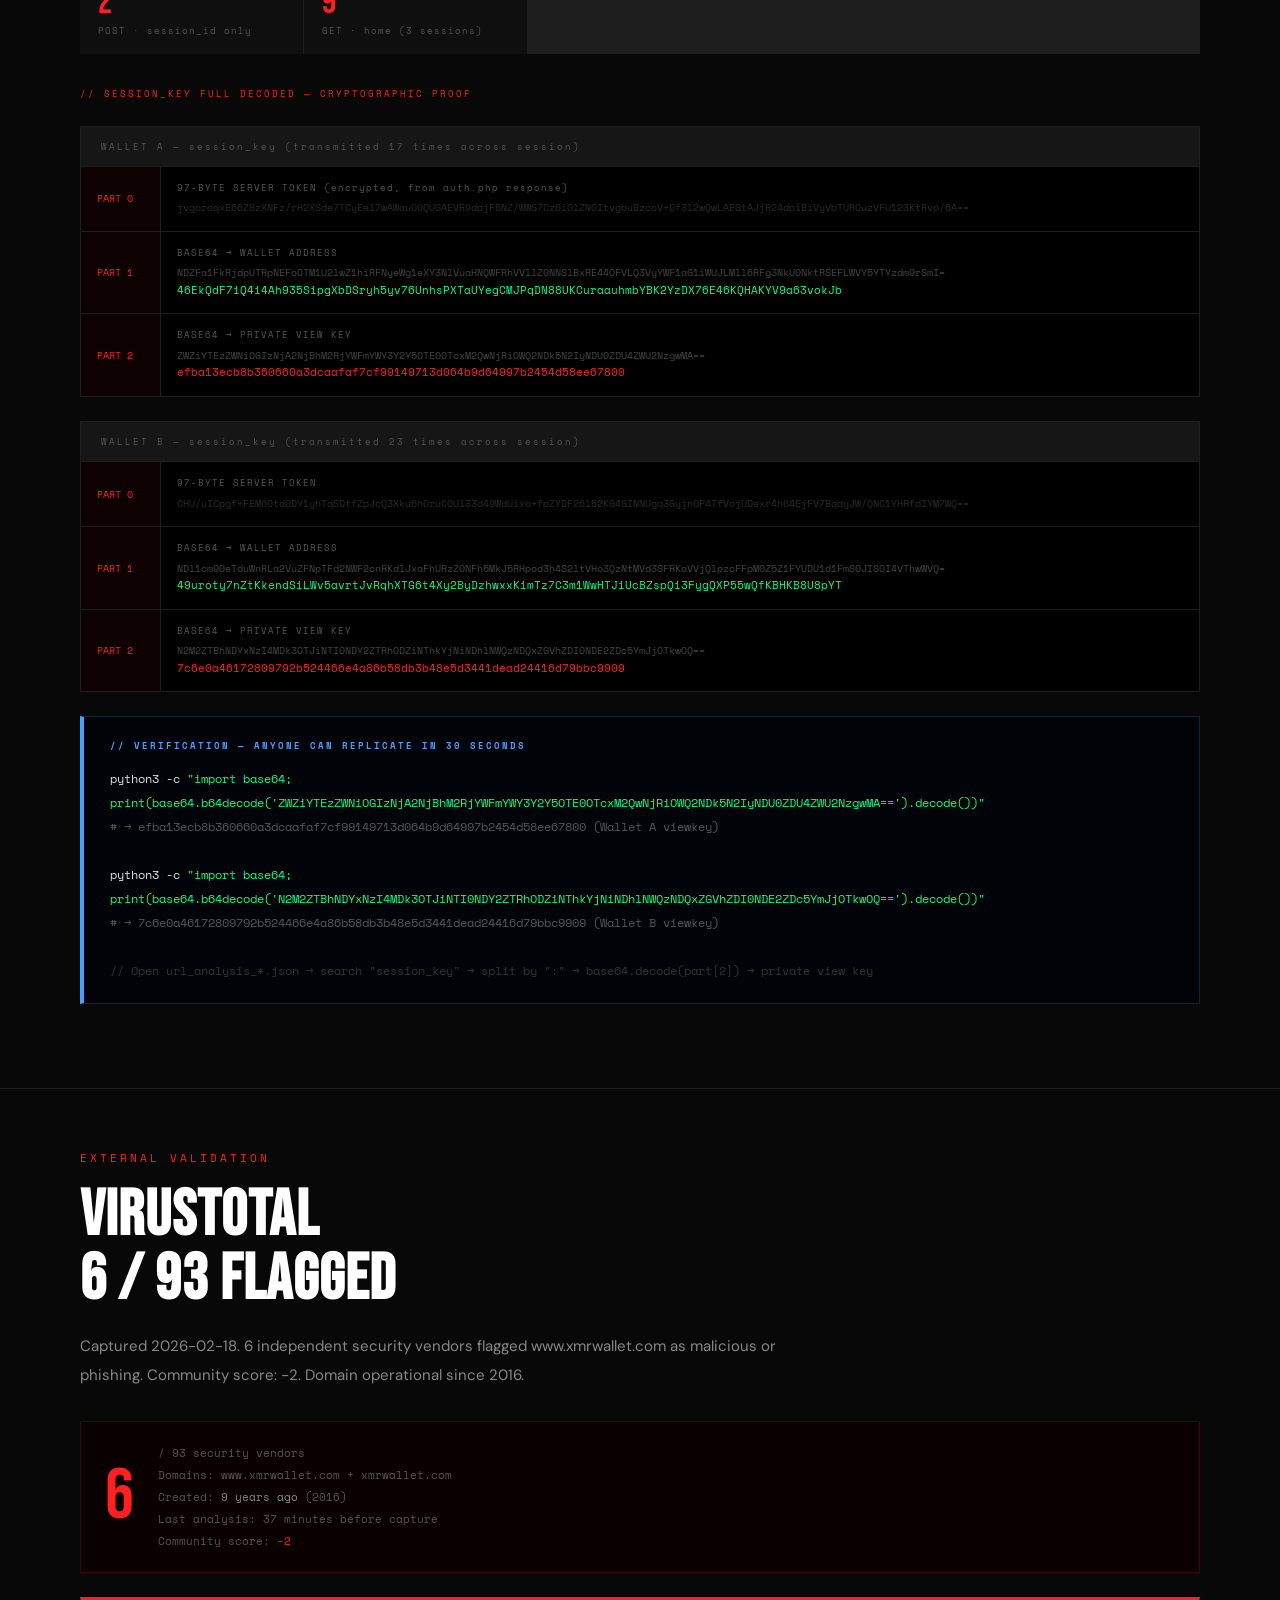
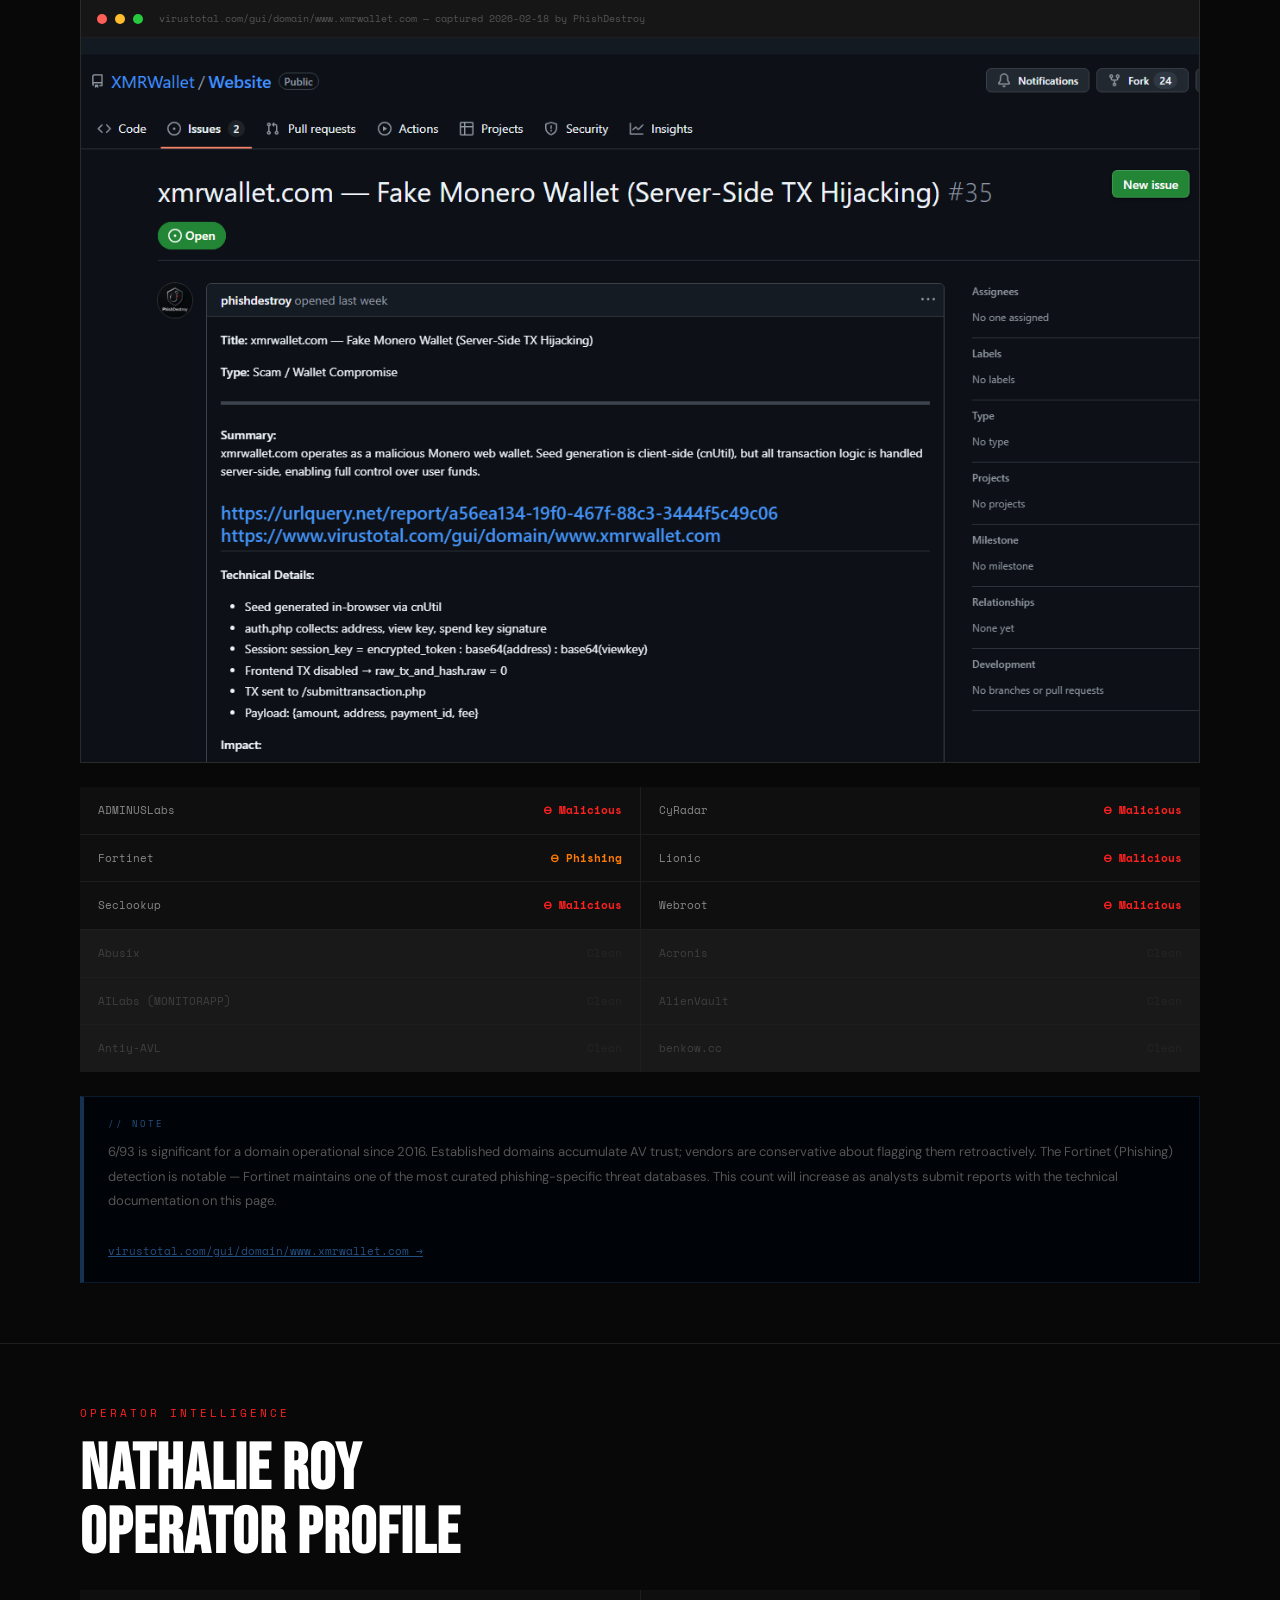
==== commit 60fe6c51: "Add full cached HTML copy of Issue #36, both issues now preserved Both deleted GitHub issues saved f" ====
--- a/docs/deleted.html
+++ b/docs/deleted.html
@@ -491,7 +491,8 @@
     <div class="issue-meta">
       <span class="deleted">&#x1f5d1; DELETED BY OPERATOR</span>
       <span class="open">was: &#x25cf; Open</span>
-      phishdestroy &#xb7; opened 2026-02-18 &#xb7; deleted ~2026-02-23
+      phishdestroy &#xb7; opened 2026-02-18 &#xb7; deleted ~2026-02-23 &#xb7;
+      <a href="cache-issue36/" style="color:var(--green);font-family:var(--mono);font-size:10px;">Full cached copy &#x2192;</a>
     </div>
   </div>
   <div class="issue-body">
@@ -723,20 +724,25 @@
       <span style="color:var(--red);">xmrwallet.com still active via NameSilo. Report: abuse@namesilo.com</span>
     </div>
   </div>
-  <div style="display:grid;grid-template-columns:1fr 1fr 1fr 1fr;gap:1px;background:var(--border);margin-top:32px;">
+  <div style="display:grid;grid-template-columns:1fr 1fr 1fr 1fr 1fr;gap:1px;background:var(--border);margin-top:32px;">
     <a href="cache-issue35/" style="background:var(--bg2);padding:20px 24px;text-decoration:none;border-left:3px solid var(--green);display:block;">
-      <div style="font-family:var(--mono);font-size:9px;letter-spacing:2px;color:var(--green);margin-bottom:6px;">ISSUE #35 &#x2014; CACHED COPY</div>
-      <div style="font-size:13px;color:var(--text);">Full HTML + CSS + Screenshots</div>
+      <div style="font-family:var(--mono);font-size:9px;letter-spacing:2px;color:var(--green);margin-bottom:6px;">ISSUE #35 &#x2014; CACHED</div>
+      <div style="font-size:13px;color:var(--text);">TX Hijacking Analysis</div>
       <div style="font-family:var(--mono);font-size:10px;color:#333;margin-top:4px;">cache-issue35/ &#x2192;</div>
     </a>
+    <a href="cache-issue36/" style="background:var(--bg2);padding:20px 24px;text-decoration:none;border-left:3px solid var(--green);display:block;">
+      <div style="font-family:var(--mono);font-size:9px;letter-spacing:2px;color:var(--green);margin-bottom:6px;">ISSUE #36 &#x2014; CACHED</div>
+      <div style="font-size:13px;color:var(--text);">View Key Theft Proof</div>
+      <div style="font-family:var(--mono);font-size:10px;color:#333;margin-top:4px;">cache-issue36/ &#x2192;</div>
+    </a>
     <a href="https://urlquery.net/report/a56ea134-19f0-467f-88c3-3444f5c49c06" target="_blank" style="background:var(--bg2);padding:20px 24px;text-decoration:none;border-left:3px solid var(--blue);display:block;">
-      <div style="font-family:var(--mono);font-size:9px;letter-spacing:2px;color:var(--muted);margin-bottom:6px;">URLQUERY CAPTURE</div>
-      <div style="font-size:13px;color:var(--text);">Live Network Analysis</div>
+      <div style="font-family:var(--mono);font-size:9px;letter-spacing:2px;color:var(--muted);margin-bottom:6px;">URLQUERY</div>
+      <div style="font-size:13px;color:var(--text);">Network Capture</div>
       <div style="font-family:var(--mono);font-size:10px;color:#333;margin-top:4px;">urlquery.net &#x2192;</div>
     </a>
     <a href="https://www.virustotal.com/gui/domain/www.xmrwallet.com" target="_blank" style="background:var(--bg2);padding:20px 24px;text-decoration:none;border-left:3px solid var(--blue);display:block;">
       <div style="font-family:var(--mono);font-size:9px;letter-spacing:2px;color:var(--muted);margin-bottom:6px;">VIRUSTOTAL</div>
-      <div style="font-size:13px;color:var(--text);">6/93 Malicious Detections</div>
+      <div style="font-size:13px;color:var(--text);">6/93 Malicious</div>
       <div style="font-family:var(--mono);font-size:10px;color:#333;margin-top:4px;">virustotal.com &#x2192;</div>
     </a>
     <a href="index.html" style="background:var(--bg2);padding:20px 24px;text-decoration:none;border-left:3px solid var(--red);display:block;">
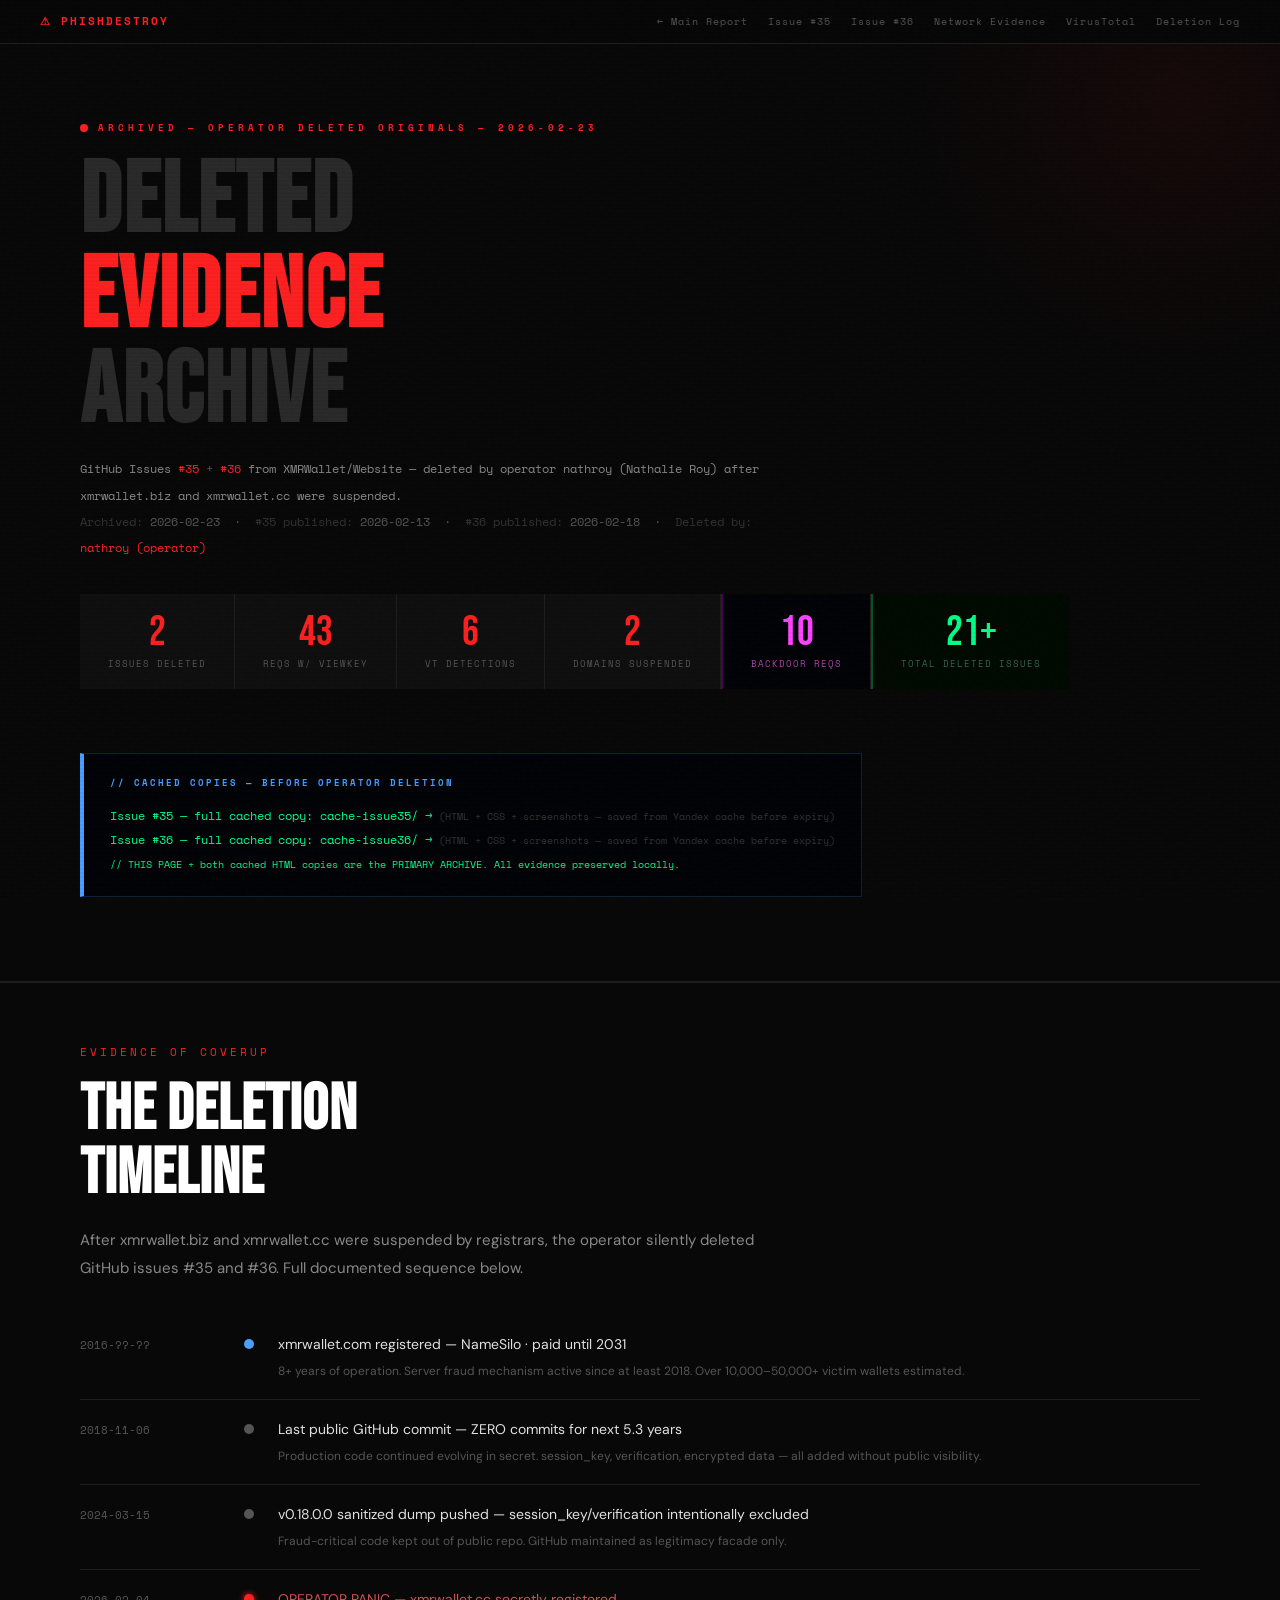
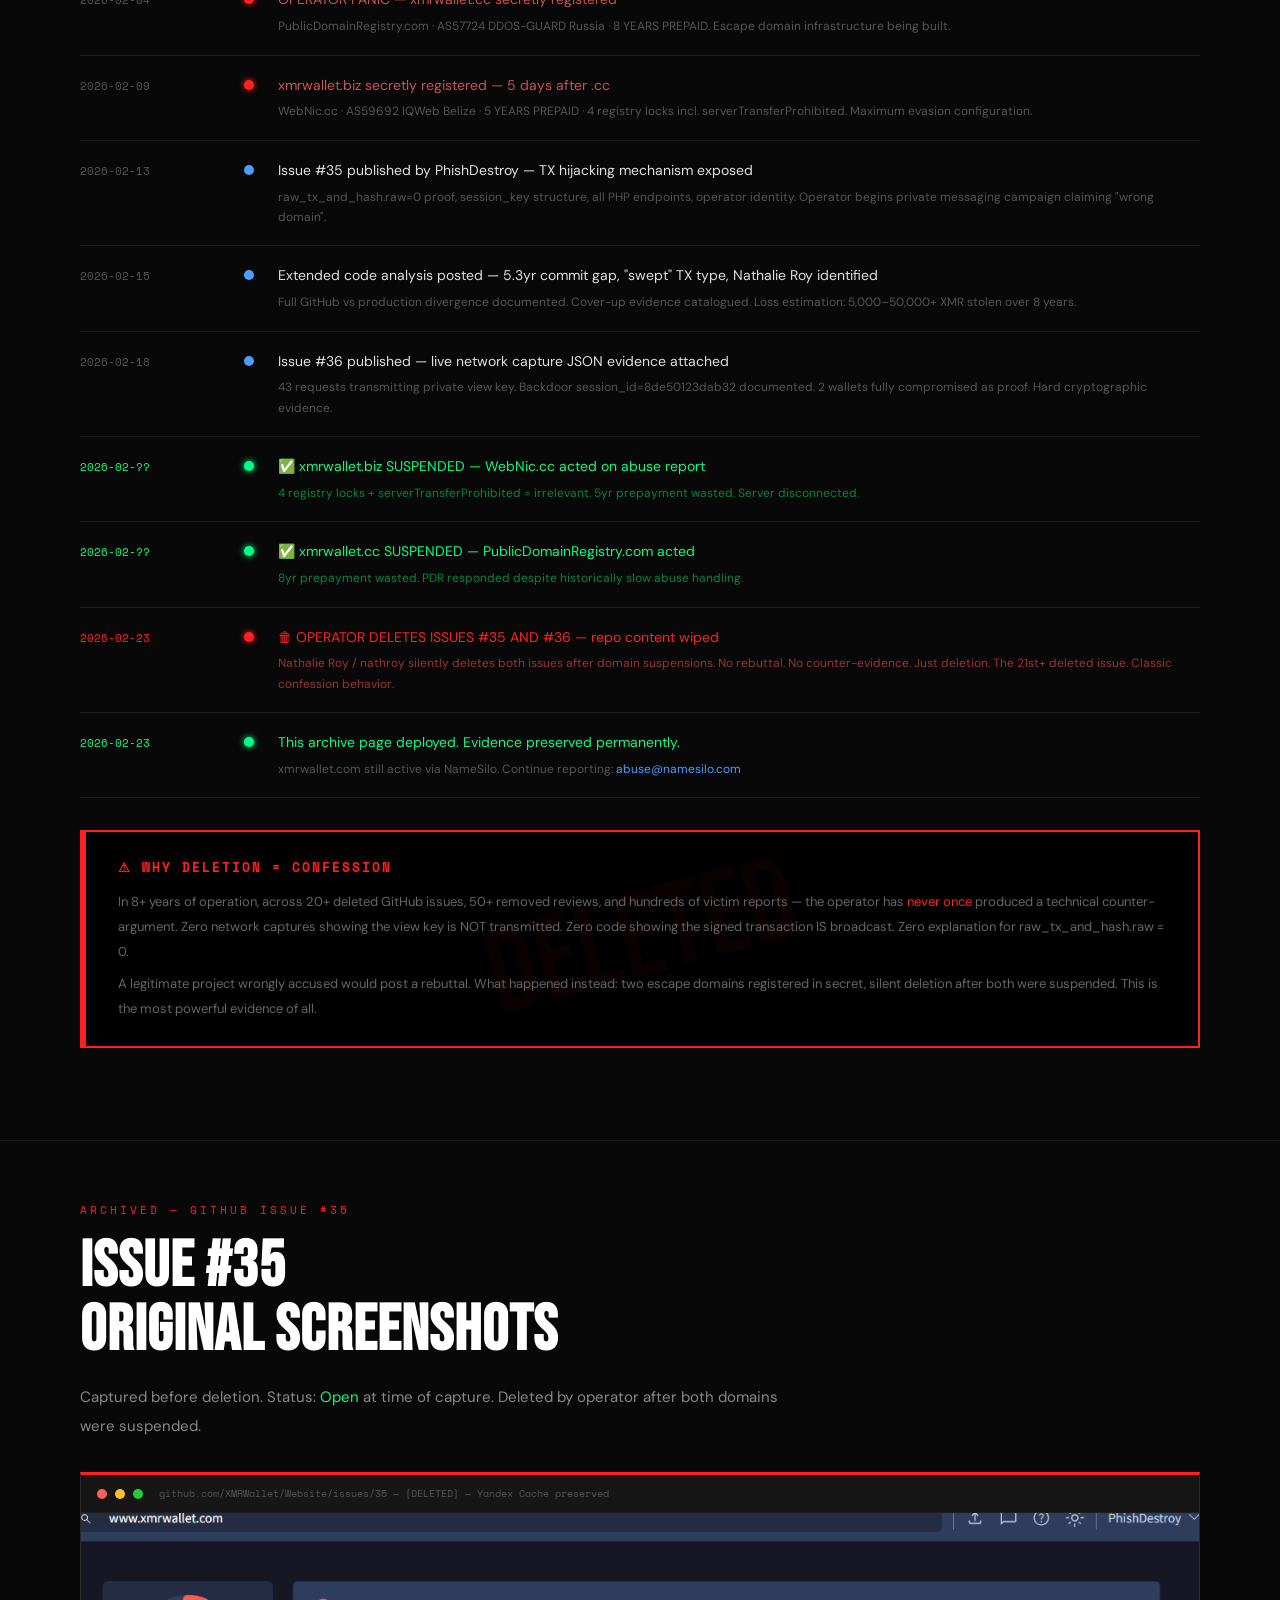
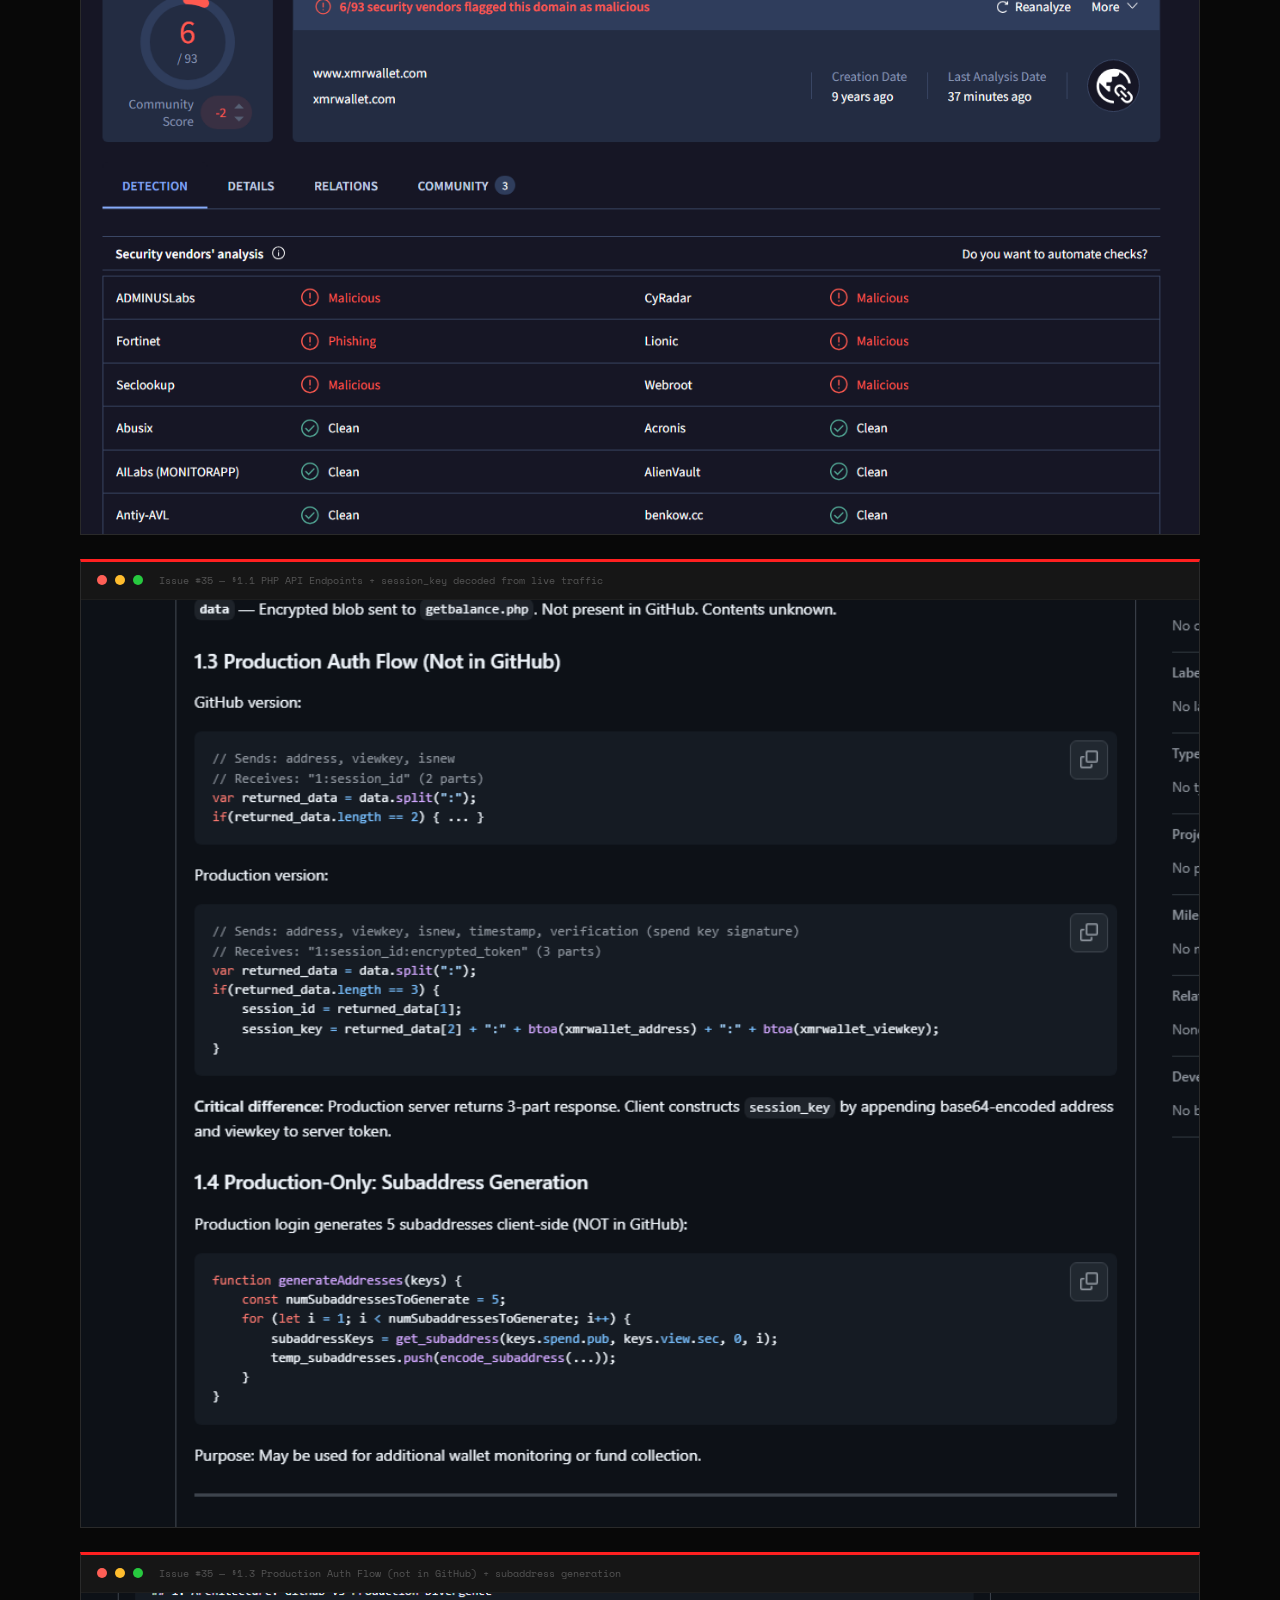
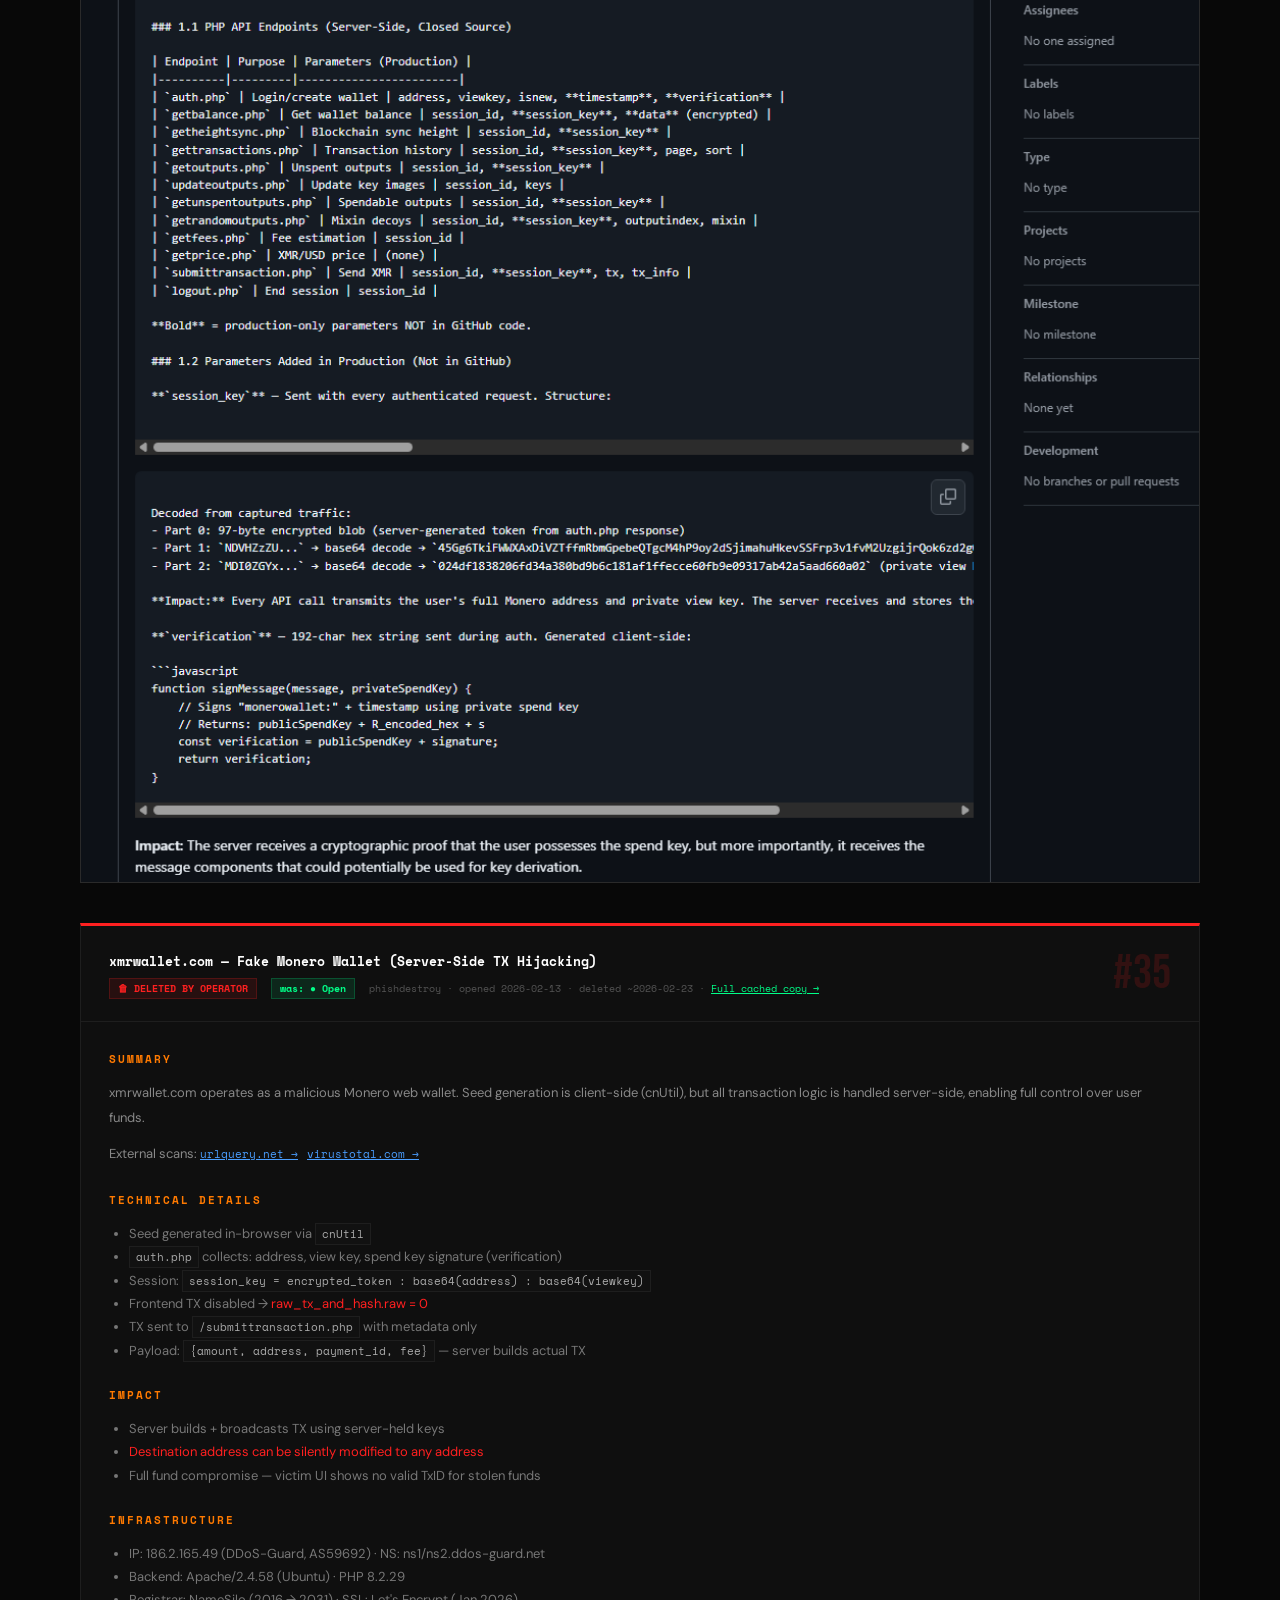
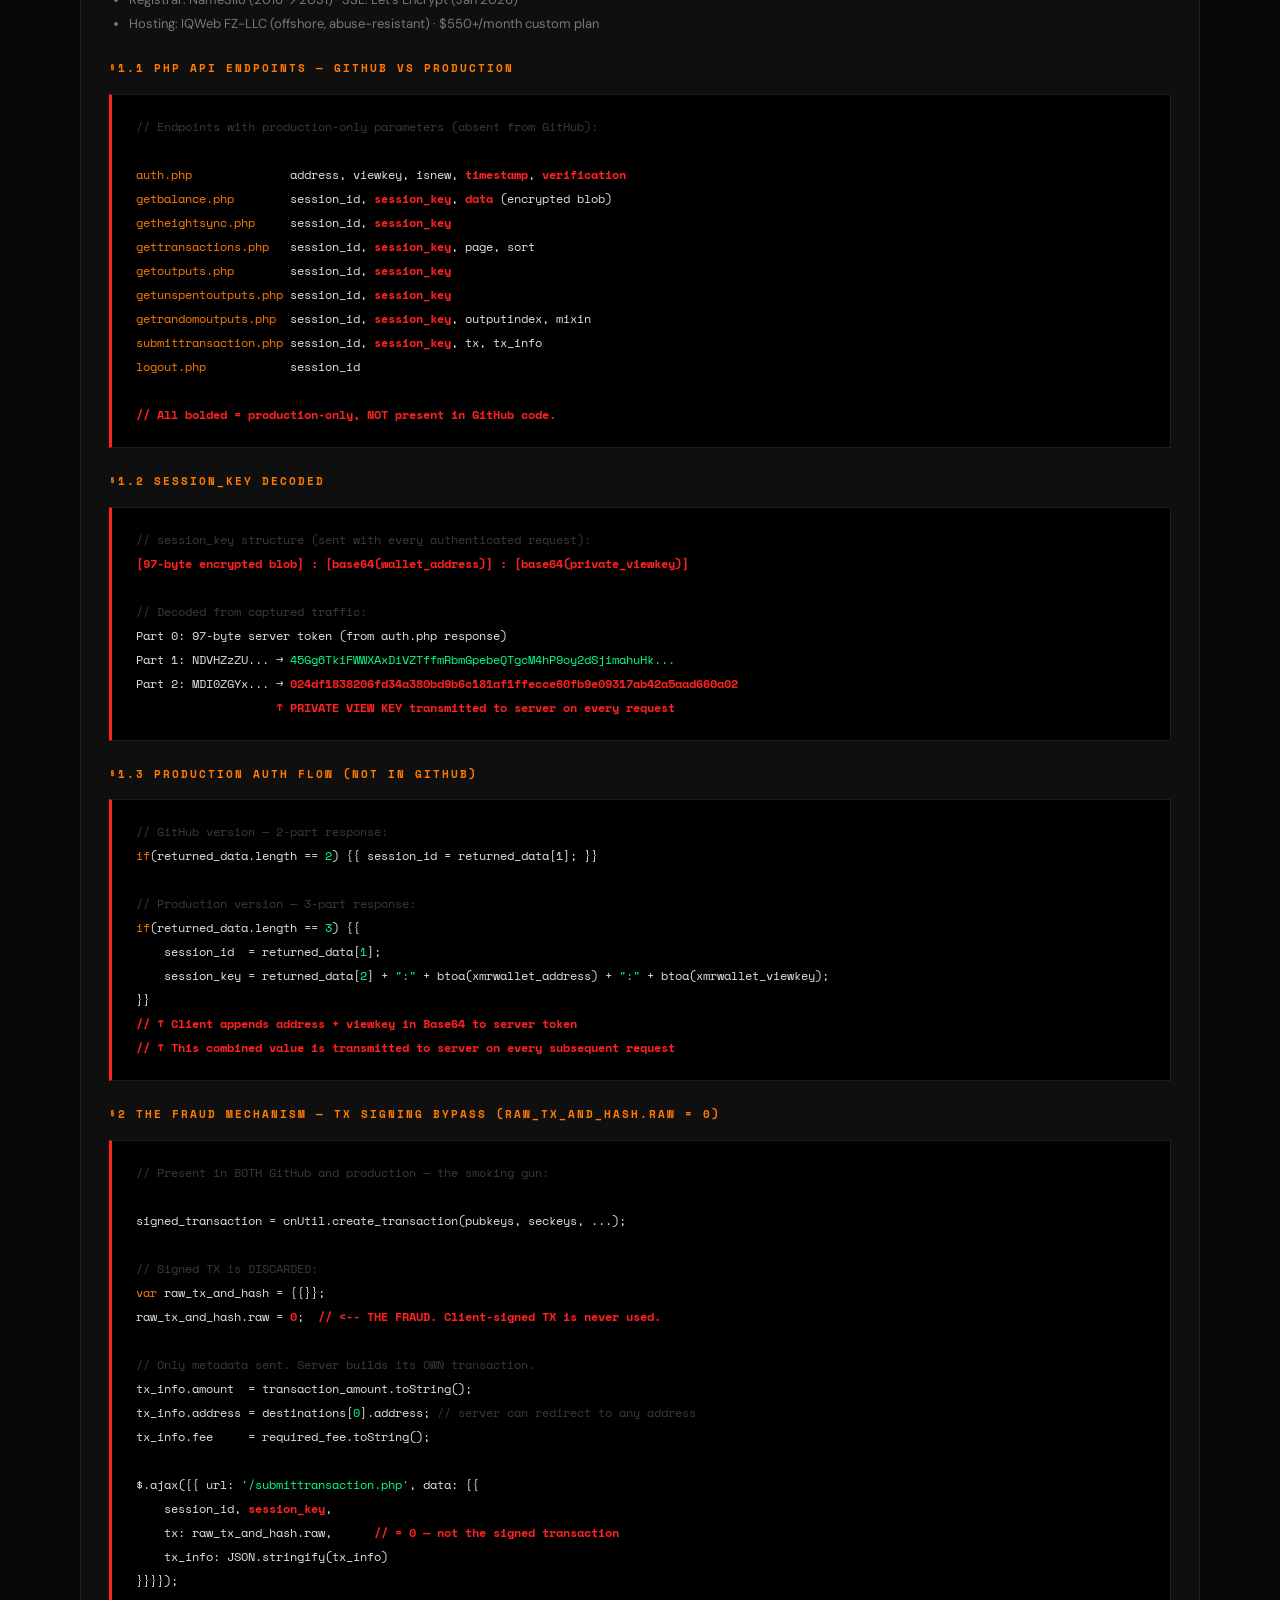
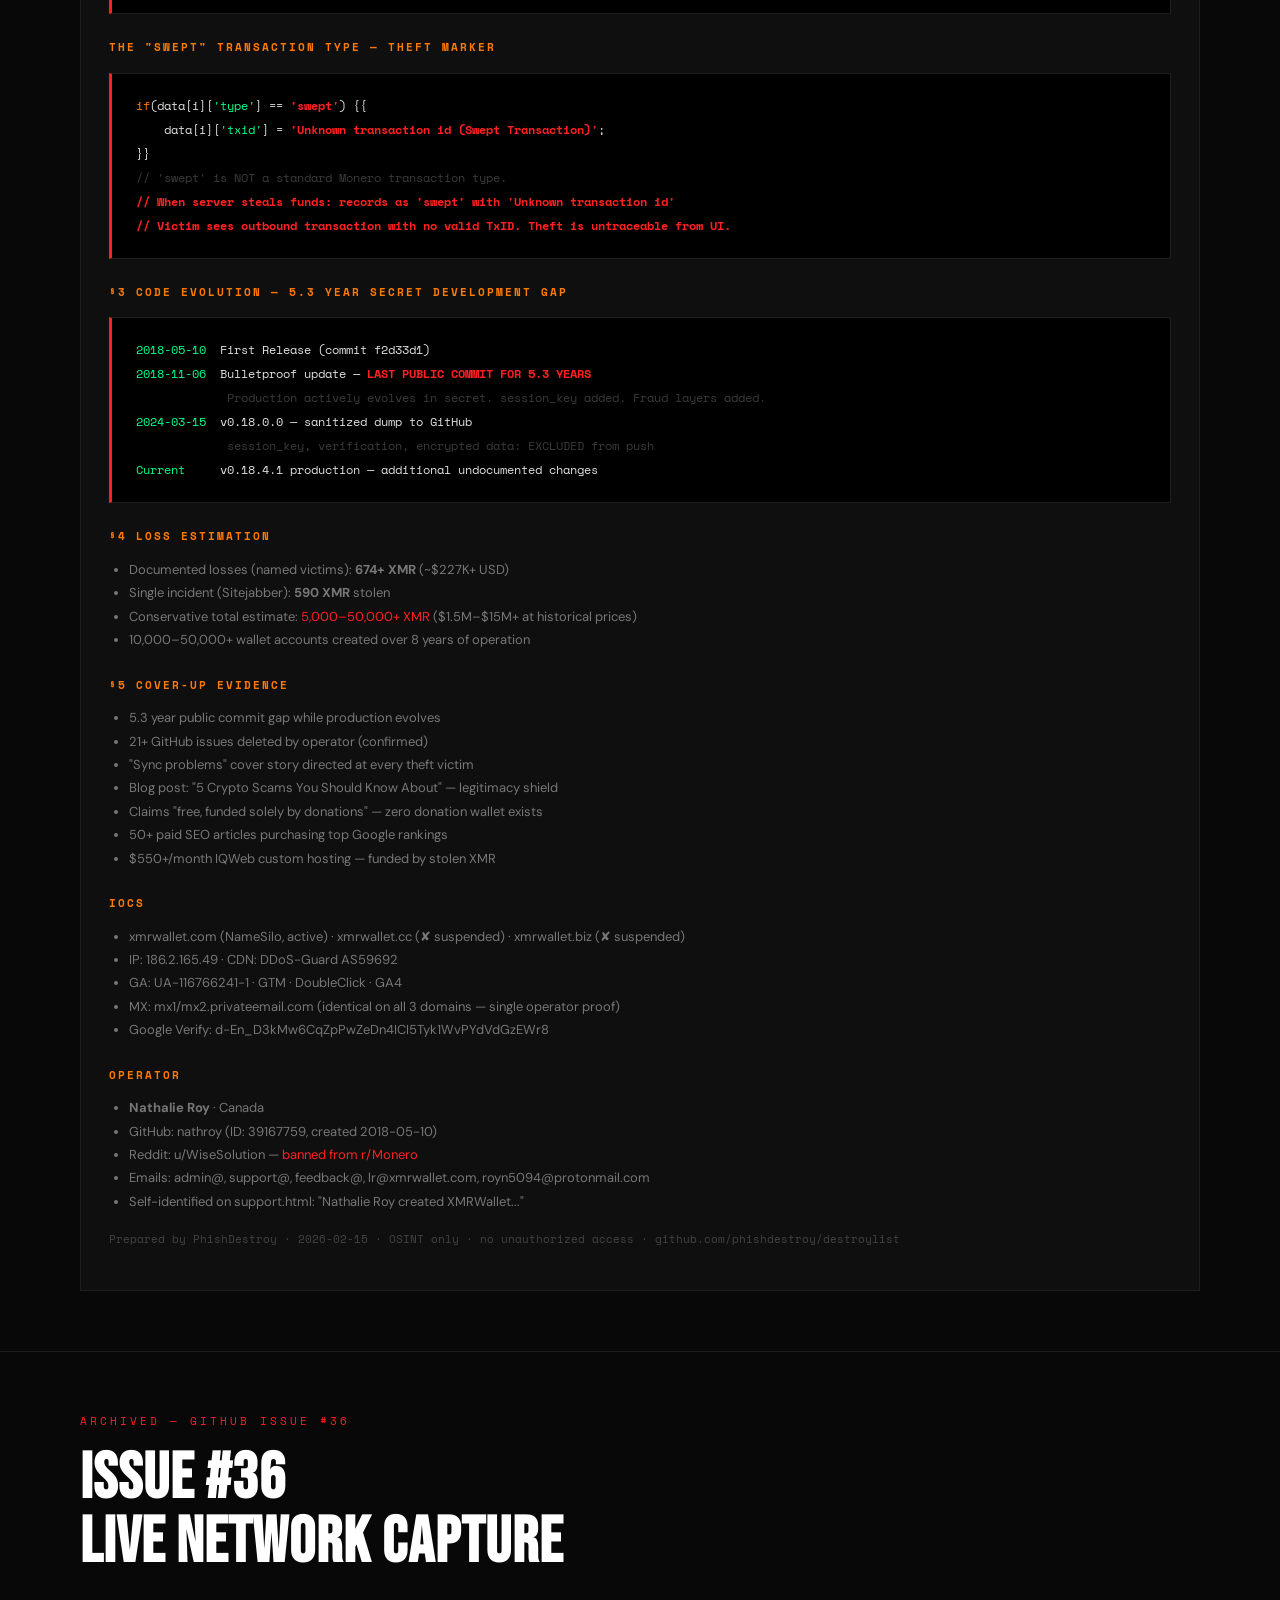
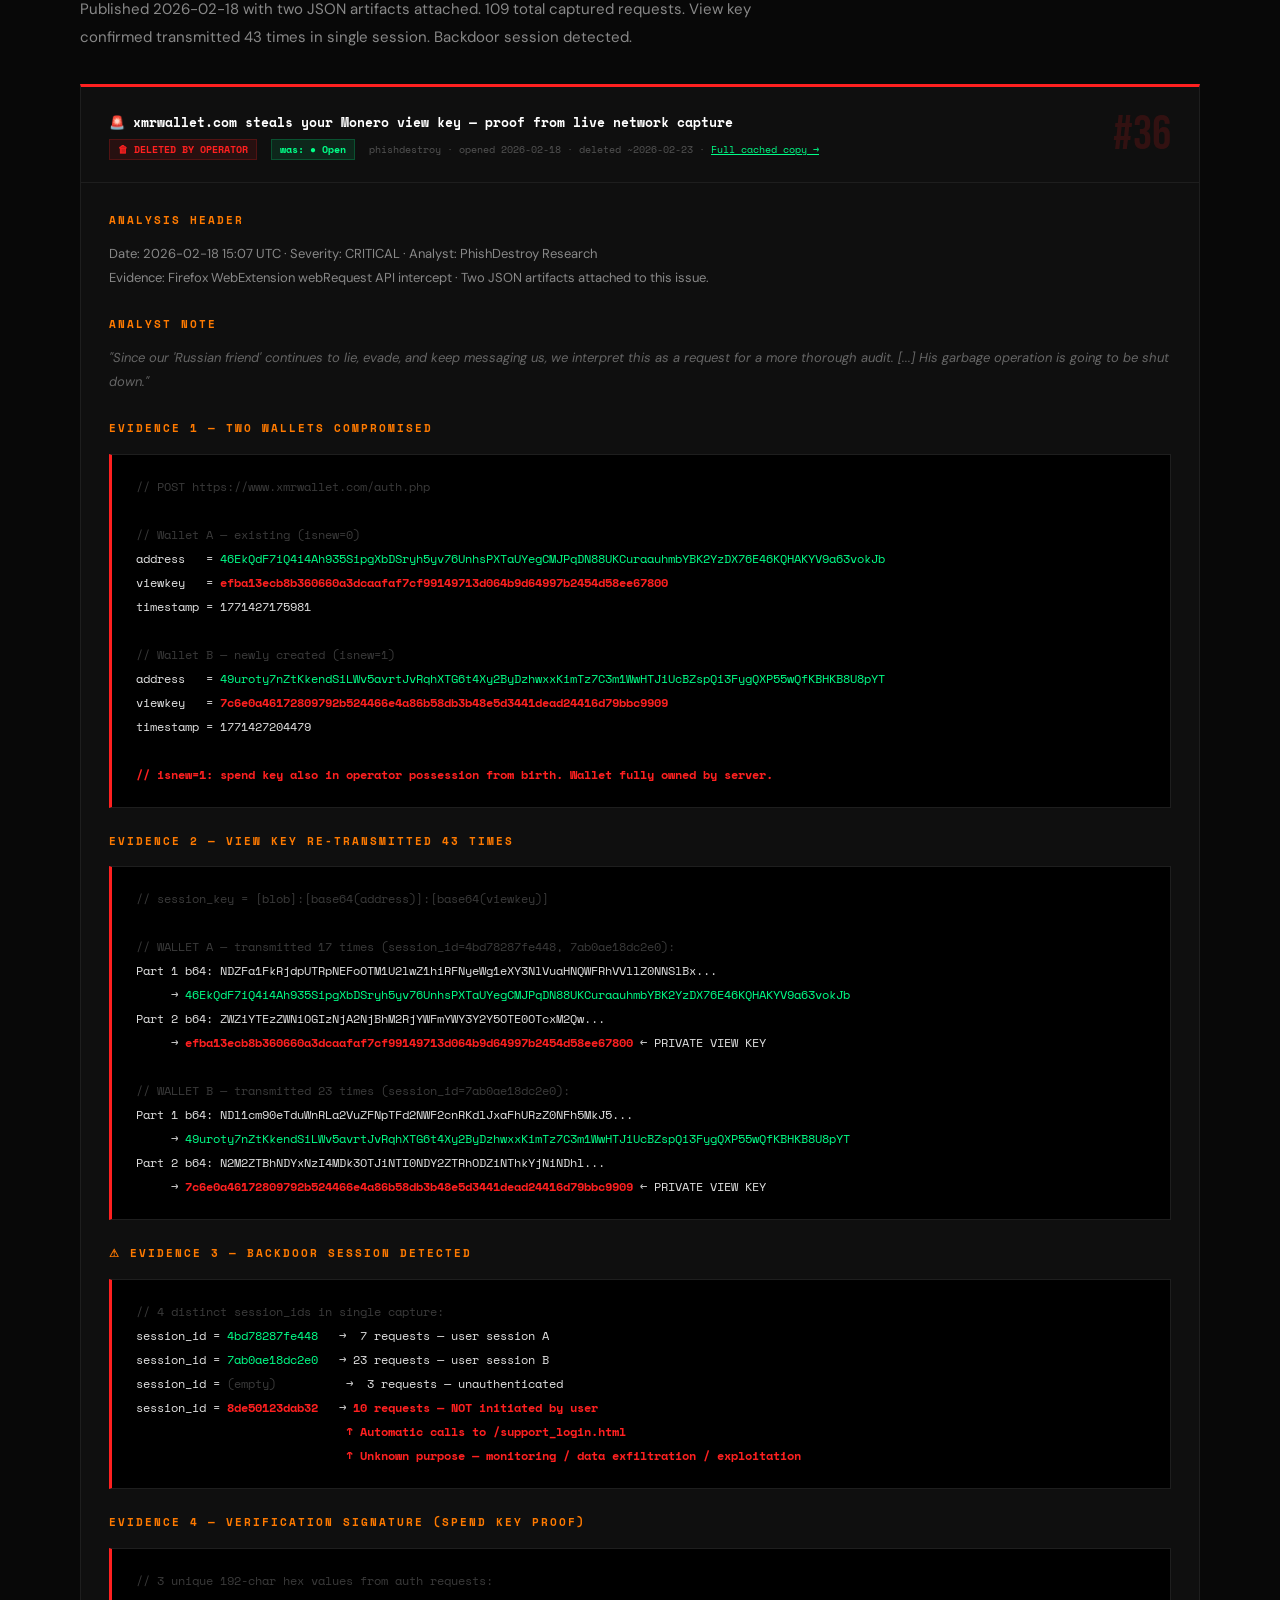
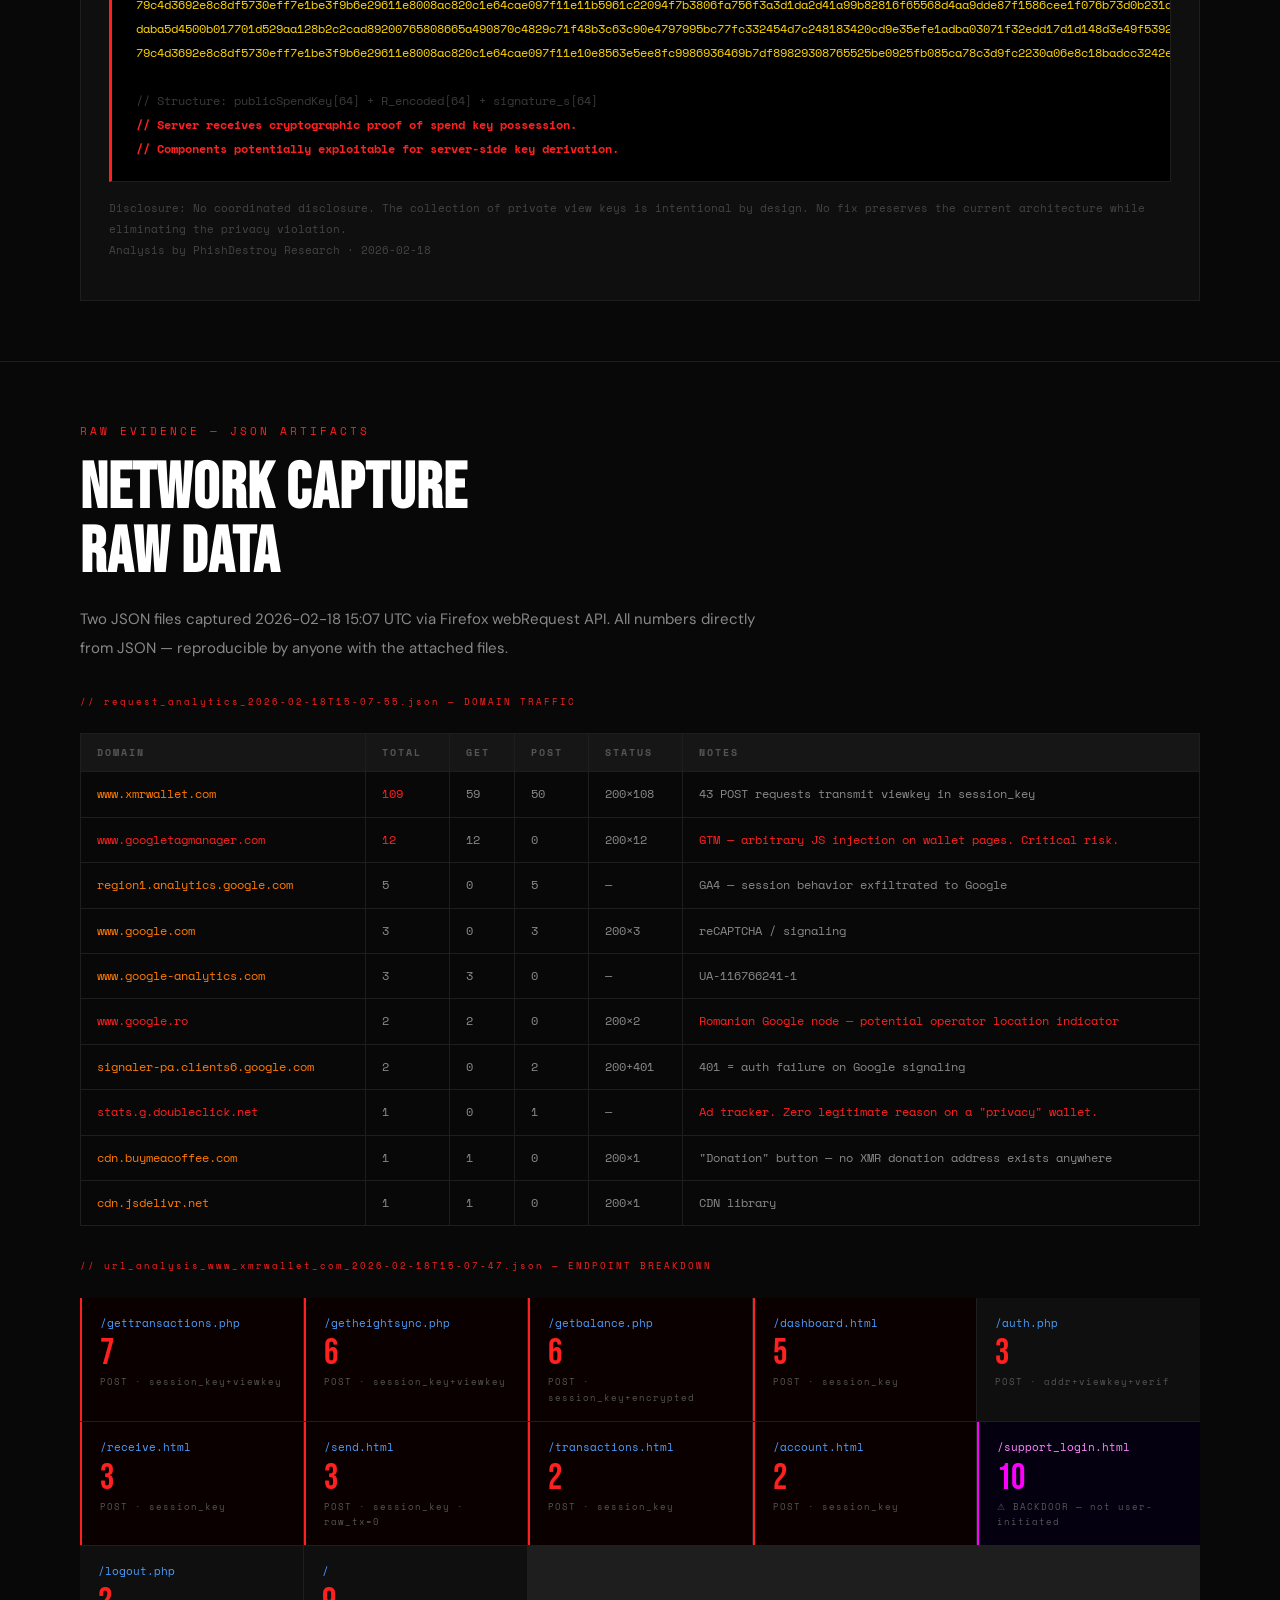
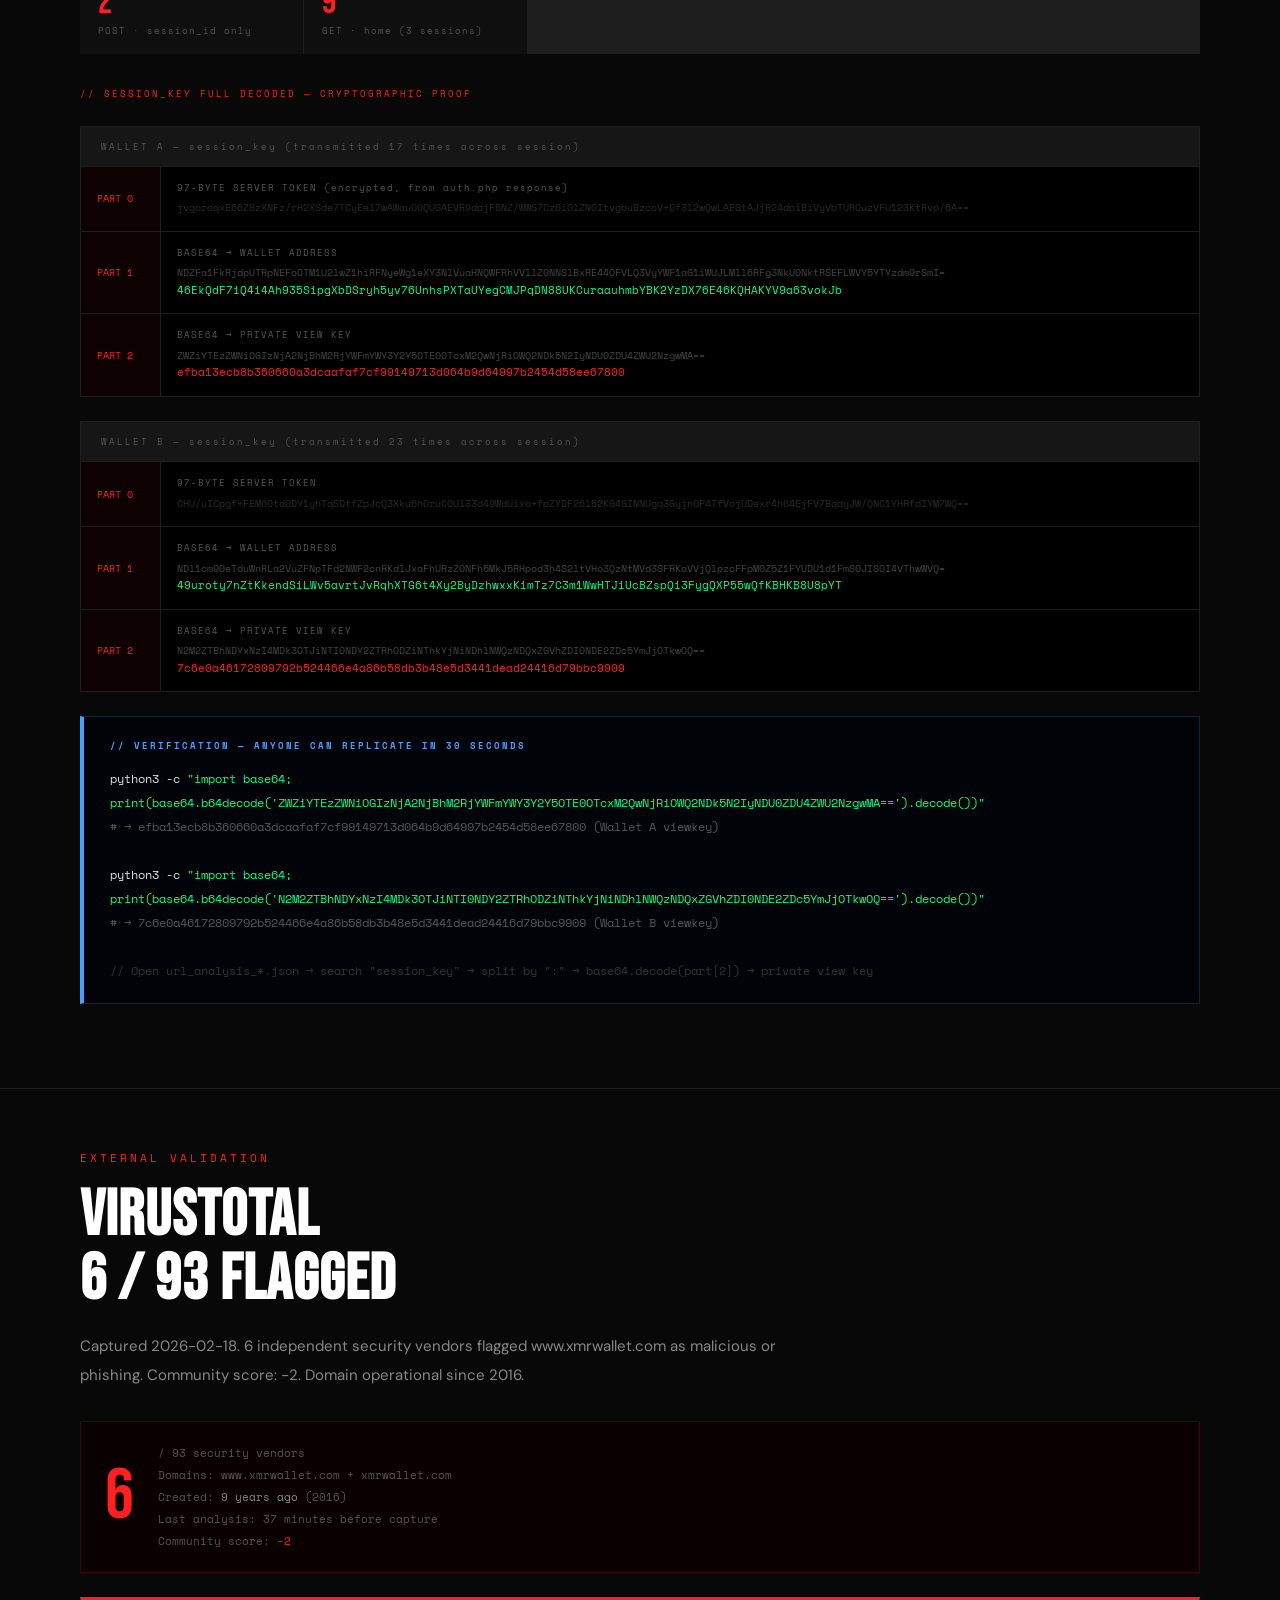
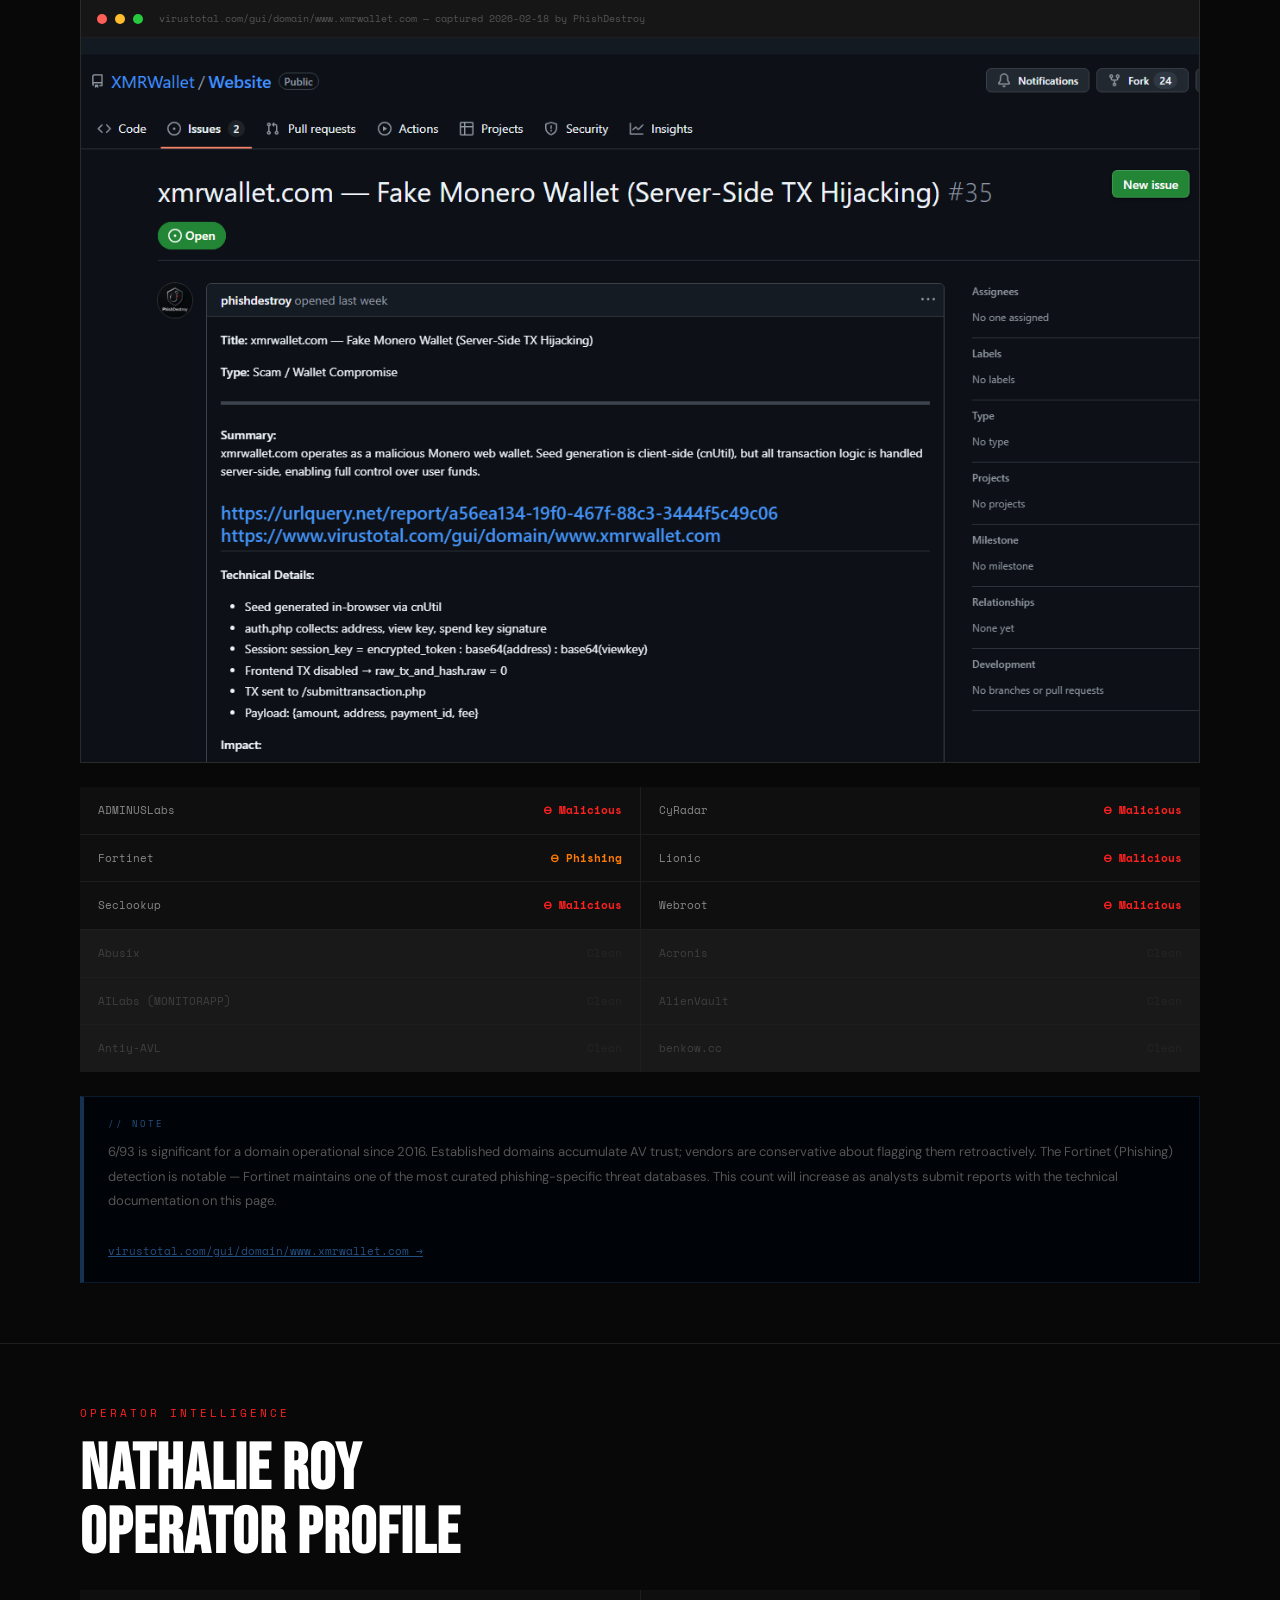
==== commit 941a86d1: "deleted.html: SEO, favicon, animations, mobile adaptation - Full SEO: og:type, og:url, og:image, twi" ====
--- a/docs/deleted.html
+++ b/docs/deleted.html
@@ -4,10 +4,22 @@
 <meta charset="UTF-8">
 <meta name="viewport" content="width=device-width, initial-scale=1.0">
 <title>DELETED EVIDENCE &#x2014; xmrwallet.com GitHub Issues #35 &amp; #36 &#x2014; Archived by PhishDestroy</title>
-<meta name="description" content="Archived GitHub issues #35 and #36 from XMRWallet/Website &#x2014; deleted by operator after .biz and .cc domains were suspended. Full technical evidence preserved.">
-<meta name="robots" content="index, follow">
-<meta property="og:title" content="xmrwallet.com DELETED evidence &#x2014; archived by PhishDestroy">
-<meta property="og:description" content="Operator deleted GitHub issues #35 and #36 after .biz and .cc were suspended. Full archive here.">
+<meta name="description" content="Operator of xmrwallet.com deleted GitHub issues #35 and #36 containing proof of server-side TX hijacking and view key theft. Full evidence archived here &#x2014; screenshots, code analysis, network captures.">
+<meta name="keywords" content="xmrwallet deleted issues, xmrwallet evidence deleted, xmrwallet.com scam proof, xmrwallet github issues, xmrwallet coverup, xmrwallet raw_tx_and_hash, xmrwallet session_key, monero wallet scam evidence, xmrwallet nathroy, phishdestroy archive">
+<meta name="robots" content="index, follow, max-snippet:-1, max-image-preview:large">
+<meta name="author" content="PhishDestroy Research">
+<link rel="canonical" href="https://phishdestroy.github.io/DO-NOT-USE-xmrwallet-com/deleted.html">
+<meta property="og:type" content="article">
+<meta property="og:title" content="xmrwallet.com DELETED evidence &#x2014; operator destroyed proof of theft">
+<meta property="og:description" content="GitHub issues #35 (TX hijacking) and #36 (view key theft) deleted by operator after escape domains suspended. Full archive with screenshots, code, network captures.">
+<meta property="og:url" content="https://phishdestroy.github.io/DO-NOT-USE-xmrwallet-com/deleted.html">
+<meta property="og:image" content="https://phishdestroy.github.io/DO-NOT-USE-xmrwallet-com/img/issue35-overview.png">
+<meta name="twitter:card" content="summary_large_image">
+<meta name="twitter:title" content="xmrwallet.com deleted the evidence &#x2014; we archived it">
+<meta name="twitter:description" content="Issues #35 + #36 deleted. TX hijacking proof, view key theft, 15+ victims. Full archive.">
+<meta name="twitter:image" content="https://phishdestroy.github.io/DO-NOT-USE-xmrwallet-com/img/issue35-overview.png">
+<script type="application/ld+json">{"@context":"https://schema.org","@type":"Article","headline":"xmrwallet.com operator deleted GitHub evidence of Monero theft","author":{"@type":"Organization","name":"PhishDestroy","url":"https://phishdestroy.io"},"datePublished":"2026-02-23","description":"Archived GitHub issues #35 and #36 from XMRWallet/Website — deleted by operator after escape domains were suspended. Server-side TX hijacking and view key exfiltration confirmed.","publisher":{"@type":"Organization","name":"PhishDestroy"}}</script>
+<link rel="icon" href="data:image/svg+xml,<svg xmlns='http://www.w3.org/2000/svg' viewBox='0 0 32 32'><rect width='32' height='32' fill='%23080808'/><rect width='4' height='32' fill='%23FF2020'/><text x='8' y='24' font-family='monospace' font-size='20' fill='%23FF2020'>&#x26a0;</text></svg>">
 <link rel="preconnect" href="https://fonts.googleapis.com">
 <link href="https://fonts.googleapis.com/css2?family=Space+Mono:wght@400;700&family=Bebas+Neue&family=DM+Sans:ital,wght@0,300;0,400;0,500;1,400&display=swap" rel="stylesheet">
 <style>
@@ -114,7 +126,45 @@
 .footer-right a:hover{color:var(--text);}
 @keyframes blink{50%{opacity:0}}
 @keyframes pulse{0%,100%{transform:scale(1);opacity:1}50%{transform:scale(1.05);opacity:0.7}}
-@media(max-width:768px){.section{padding:60px 20px;}nav{padding:12px 20px;}.nav-links{display:none;}.cards-2,.vt-grid{grid-template-columns:1fr;}footer{padding:32px 20px;flex-direction:column;}.tl-date{width:100px;font-size:10px;}}
+@keyframes fadeUp{from{opacity:0;transform:translateY(30px)}to{opacity:1;transform:translateY(0)}}
+.reveal{opacity:0;transform:translateY(30px);transition:opacity 0.7s ease,transform 0.7s ease;}
+.reveal.visible{opacity:1;transform:translateY(0);}
+.section{opacity:0;transform:translateY(20px);transition:opacity 0.6s ease,transform 0.6s ease;}
+.section.in-view{opacity:1;transform:translateY(0);}
+.screenshot-frame{transition:transform 0.3s ease,box-shadow 0.3s ease;}
+.screenshot-frame:hover{transform:translateY(-2px);box-shadow:0 8px 32px rgba(255,32,32,0.1);}
+.code-block{transition:border-color 0.3s ease;}
+.code-block:hover{border-color:var(--red);}
+body::before{content:'';position:fixed;inset:0;background-image:url("data:image/svg+xml,%3Csvg viewBox='0 0 256 256' xmlns='http://www.w3.org/2000/svg'%3E%3Cfilter id='n'%3E%3CfeTurbulence type='fractalNoise' baseFrequency='0.9' numOctaves='4' stitchTiles='stitch'/%3E%3C/filter%3E%3Crect width='100%25' height='100%25' filter='url(%23n)' opacity='0.03'/%3E%3C/svg%3E");pointer-events:none;z-index:1000;opacity:0.4;}
+@media(max-width:768px){
+  .section,.deleted-hero{padding:60px 20px;}
+  .deleted-hero{padding-top:100px;min-height:auto!important;}
+  .deleted-hero h1{font-size:clamp(36px,10vw,60px)!important;}
+  nav{padding:12px 16px;}
+  .nav-links{display:none;}
+  .cards-2,.vt-grid{grid-template-columns:1fr;}
+  footer{padding:32px 20px;flex-direction:column;}
+  .tl-date{width:80px;font-size:9px;}
+  .tl-title{font-size:12px;}
+  .section-title{font-size:clamp(28px,8vw,48px);}
+  .code-block{font-size:10px;padding:14px 16px;word-break:break-all;white-space:pre-wrap;}
+  .archive-box{padding:14px 16px;font-size:11px;}
+  .del-banner{padding:16px 20px;}
+  .screenshot-frame-bar{padding:8px 12px;}
+  .issue-header{padding:16px 18px;}
+  .issue-body{padding:16px 20px;}
+  .ioc-table{font-size:10px;}
+  .ioc-table td,.ioc-table th{padding:8px 10px;}
+  div[style*="grid-template-columns:1fr 1fr 1fr 1fr 1fr"]{grid-template-columns:1fr!important;}
+  div[style*="grid-template-columns:1fr 1fr"]{grid-template-columns:1fr!important;}
+  .vt-num{font-size:48px;}
+  .vt-score{flex-direction:column;text-align:center;}
+}
+@media(max-width:480px){
+  .section{padding:40px 14px;}
+  .section-title{font-size:clamp(24px,7vw,36px);}
+  .nav-logo{font-size:9px;letter-spacing:1px;}
+}
 </style>
 </head>
 <body>
@@ -132,7 +182,7 @@
 </nav>
 
 <!-- HERO -->
-<section style="min-height:60vh;display:flex;flex-direction:column;justify-content:center;align-items:flex-start;padding:120px 80px 60px;position:relative;overflow:hidden;border-bottom:1px solid var(--border);">
+<section class="deleted-hero" style="min-height:60vh;display:flex;flex-direction:column;justify-content:center;align-items:flex-start;padding:120px 80px 60px;position:relative;overflow:hidden;border-bottom:1px solid var(--border);">
   <div style="position:absolute;top:-200px;right:-200px;width:600px;height:600px;background:radial-gradient(circle,rgba(255,32,32,0.06) 0%,transparent 65%);pointer-events:none;animation:pulse 4s ease-in-out infinite;"></div>
   <div style="font-family:var(--mono);font-size:9px;font-weight:700;letter-spacing:4px;color:var(--red);text-transform:uppercase;margin-bottom:20px;display:flex;align-items:center;gap:10px;">
     <span style="width:8px;height:8px;background:var(--red);border-radius:50%;animation:blink 1.2s step-end infinite;flex-shrink:0;display:inline-block;"></span>
@@ -187,8 +237,8 @@
 <!-- DELETION TIMELINE -->
 <section class="section" id="deletion">
   <div class="section-label">Evidence of Coverup</div>
-  <h2 class="section-title">THE DELETION<br>TIMELINE</h2>
-  <p class="section-intro">After xmrwallet.biz and xmrwallet.cc were suspended by registrars, the operator silently deleted GitHub issues #35 and #36. Full documented sequence below.</p>
+  <h2 class="section-title reveal">THE DELETION<br>TIMELINE</h2>
+  <p class="section-intro reveal">After xmrwallet.biz and xmrwallet.cc were suspended by registrars, the operator silently deleted GitHub issues #35 and #36. Full documented sequence below.</p>
   <div class="timeline">
     <div class="tl-item">
       <div class="tl-date">2016-??-??</div>
@@ -297,8 +347,8 @@
 <!-- SCREENSHOTS -->
 <section class="section" id="issue35">
   <div class="section-label">Archived &#x2014; GitHub Issue #35</div>
-  <h2 class="section-title">ISSUE #35<br>ORIGINAL SCREENSHOTS</h2>
-  <p class="section-intro">Captured before deletion. Status: <strong style="color:var(--green);font-weight:400;">Open</strong> at time of capture. Deleted by operator after both domains were suspended.</p>
+  <h2 class="section-title reveal">ISSUE #35<br>ORIGINAL SCREENSHOTS</h2>
+  <p class="section-intro reveal">Captured before deletion. Status: <strong style="color:var(--green);font-weight:400;">Open</strong> at time of capture. Deleted by operator after both domains were suspended.</p>
 
   <div class="screenshot-frame">
     <div class="screenshot-frame-bar">
@@ -482,8 +532,8 @@
 <!-- ISSUE #36 -->
 <section class="section" id="issue36">
   <div class="section-label">Archived &#x2014; GitHub Issue #36</div>
-  <h2 class="section-title">ISSUE #36<br>LIVE NETWORK CAPTURE</h2>
-  <p class="section-intro">Published 2026-02-18 with two JSON artifacts attached. 109 total captured requests. View key confirmed transmitted 43 times in single session. Backdoor session detected.</p>
+  <h2 class="section-title reveal">ISSUE #36<br>LIVE NETWORK CAPTURE</h2>
+  <p class="section-intro reveal">Published 2026-02-18 with two JSON artifacts attached. 109 total captured requests. View key confirmed transmitted 43 times in single session. Backdoor session detected.</p>
 
   <div class="issue-header">
     <div class="issue-number">#36</div>
@@ -559,8 +609,8 @@
 <!-- NETWORK DATA -->
 <section class="section" id="network">
   <div class="section-label">Raw Evidence &#x2014; JSON Artifacts</div>
-  <h2 class="section-title">NETWORK CAPTURE<br>RAW DATA</h2>
-  <p class="section-intro">Two JSON files captured 2026-02-18 15:07 UTC via Firefox webRequest API. All numbers directly from JSON &#x2014; reproducible by anyone with the attached files.</p>
+  <h2 class="section-title reveal">NETWORK CAPTURE<br>RAW DATA</h2>
+  <p class="section-intro reveal">Two JSON files captured 2026-02-18 15:07 UTC via Firefox webRequest API. All numbers directly from JSON &#x2014; reproducible by anyone with the attached files.</p>
 
   <div style="font-family:var(--mono);font-size:9px;letter-spacing:2px;color:var(--red);margin-bottom:16px;">// request_analytics_2026-02-18T15-07-55.json &#x2014; DOMAIN TRAFFIC</div>
   <table class="ioc-table">
@@ -656,8 +706,8 @@
 <!-- VIRUSTOTAL -->
 <section class="section" id="virustotal">
   <div class="section-label">External Validation</div>
-  <h2 class="section-title">VIRUSTOTAL<br>6 / 93 FLAGGED</h2>
-  <p class="section-intro">Captured 2026-02-18. 6 independent security vendors flagged www.xmrwallet.com as malicious or phishing. Community score: &#x2212;2. Domain operational since 2016.</p>
+  <h2 class="section-title reveal">VIRUSTOTAL<br>6 / 93 FLAGGED</h2>
+  <p class="section-intro reveal">Captured 2026-02-18. 6 independent security vendors flagged www.xmrwallet.com as malicious or phishing. Community score: &#x2212;2. Domain operational since 2016.</p>
 
   <div class="vt-score">
     <div class="vt-num">6</div>
@@ -702,7 +752,7 @@
 <!-- OPERATOR -->
 <section class="section">
   <div class="section-label">Operator Intelligence</div>
-  <h2 class="section-title">NATHALIE ROY<br>OPERATOR PROFILE</h2>
+  <h2 class="section-title reveal">NATHALIE ROY<br>OPERATOR PROFILE</h2>
   <div class="cards-2">
     <div class="card2"><div class="card2-title">GitHub Identity</div><div class="card2-val">nathroy &#xb7; ID: 39167759<br>Created: 2018-05-10 (same day as XMRWallet org)<br>XMRWallet org &#xb7; 24 forks &#xb7; 21+ issues deleted</div></div>
     <div class="card2"><div class="card2-title">Self-Identification</div><div class="card2-val" style="font-size:11px;color:#666;">"Nathalie Roy created XMRWallet to facilitate the usage of monero without having to download or compile any software. XMRWallet will always be completely free to use and rely solely on donations."<br><span style="color:#333;font-size:10px;">&#x2014; support.html (self-doxed)</span></div></div>
@@ -766,5 +816,39 @@
   </div>
 </footer>
 
+<script>
+// Reveal on scroll
+const obs = new IntersectionObserver(e => e.forEach(x => {
+  if(x.isIntersecting){
+    x.target.classList.add('visible');
+    if(x.target.tagName === 'SECTION') x.target.classList.add('in-view');
+  }
+}),{threshold:0.06});
+document.querySelectorAll('.reveal,section.section').forEach(el=>obs.observe(el));
+
+// Smooth reveal for screenshot frames
+document.querySelectorAll('.screenshot-frame,.del-banner,.archive-box,.code-block').forEach(el=>{
+  el.classList.add('reveal');
+  obs.observe(el);
+});
+
+// Animate stat numbers in hero
+document.querySelectorAll('[data-count]').forEach(el=>{
+  const countObs = new IntersectionObserver(entries=>{
+    if(entries[0].isIntersecting){
+      const target = +el.dataset.count;
+      let current = 0;
+      const step = Math.max(1, Math.floor(target / 25));
+      const timer = setInterval(()=>{
+        current += step;
+        if(current >= target){ current = target; clearInterval(timer); }
+        el.textContent = current + (el.dataset.suffix || '');
+      }, 40);
+      countObs.disconnect();
+    }
+  },{threshold:0.5});
+  countObs.observe(el);
+});
+</script>
 </body>
 </html>
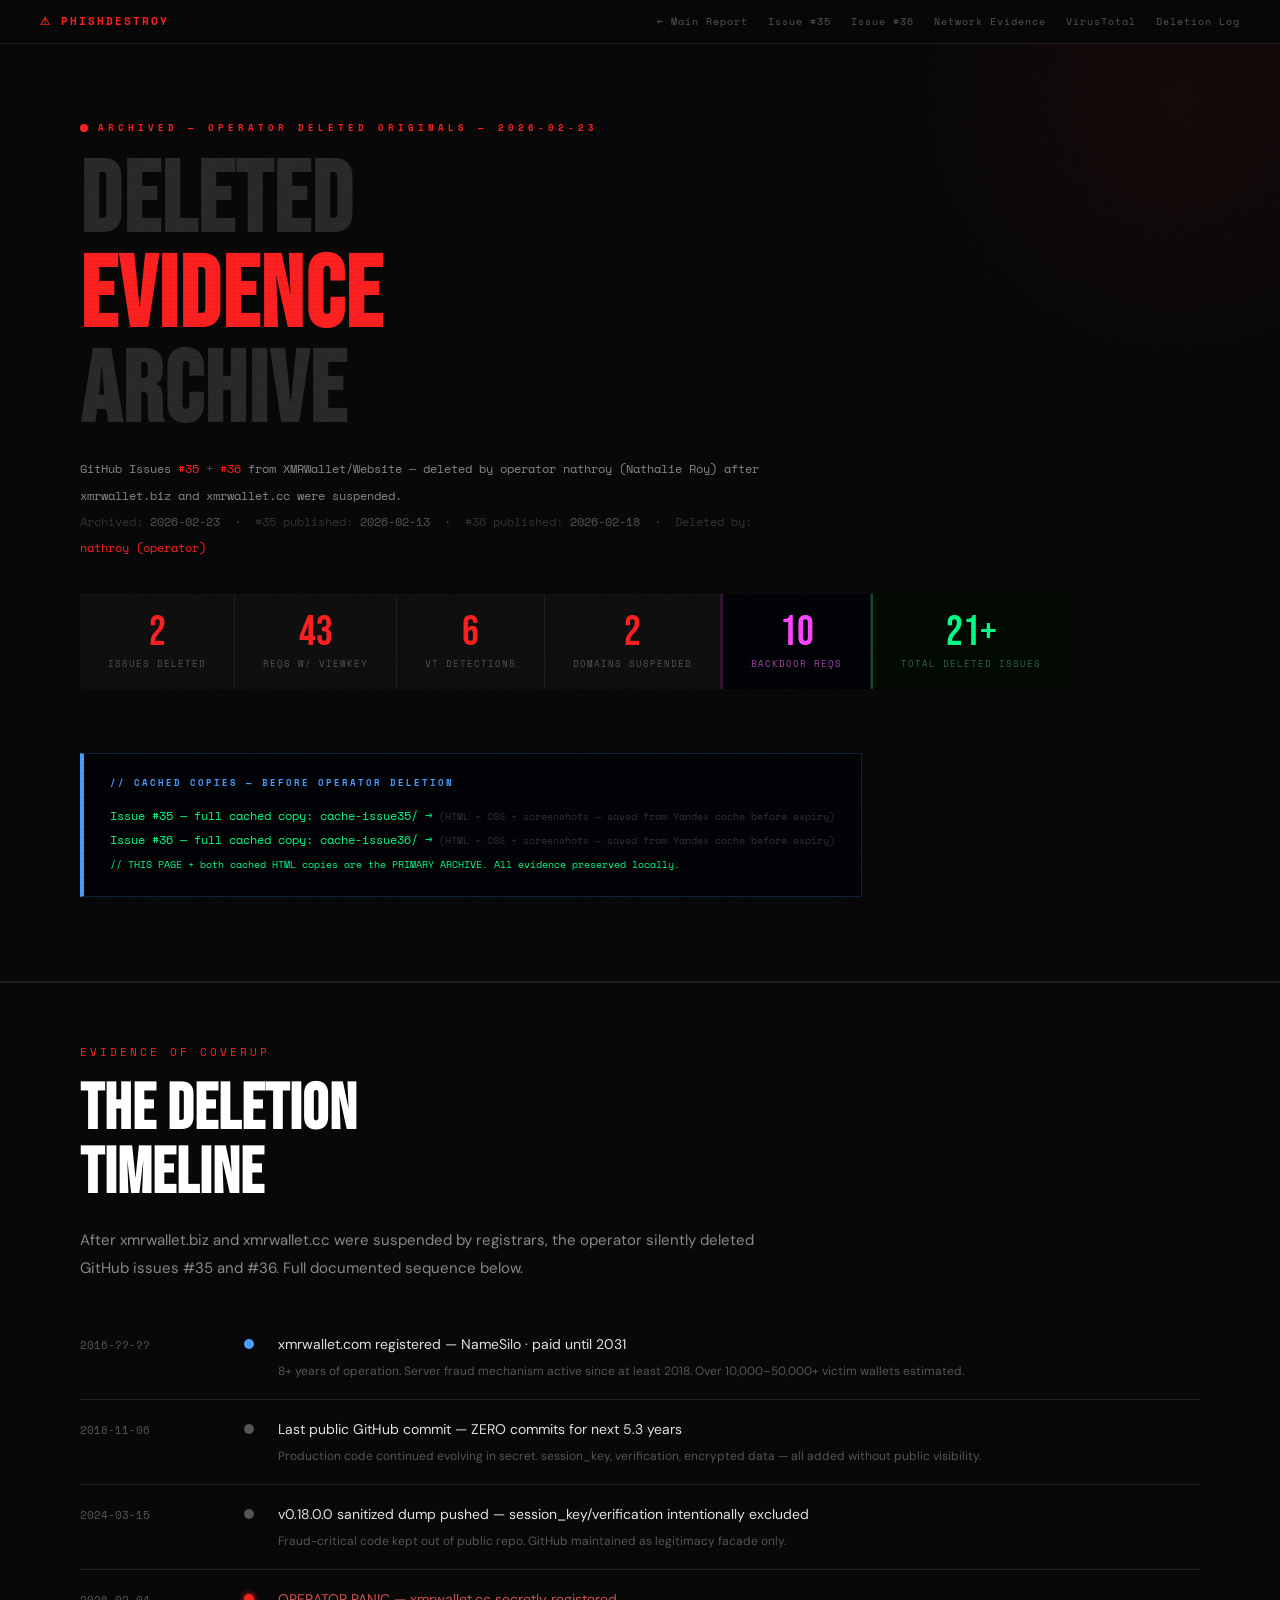
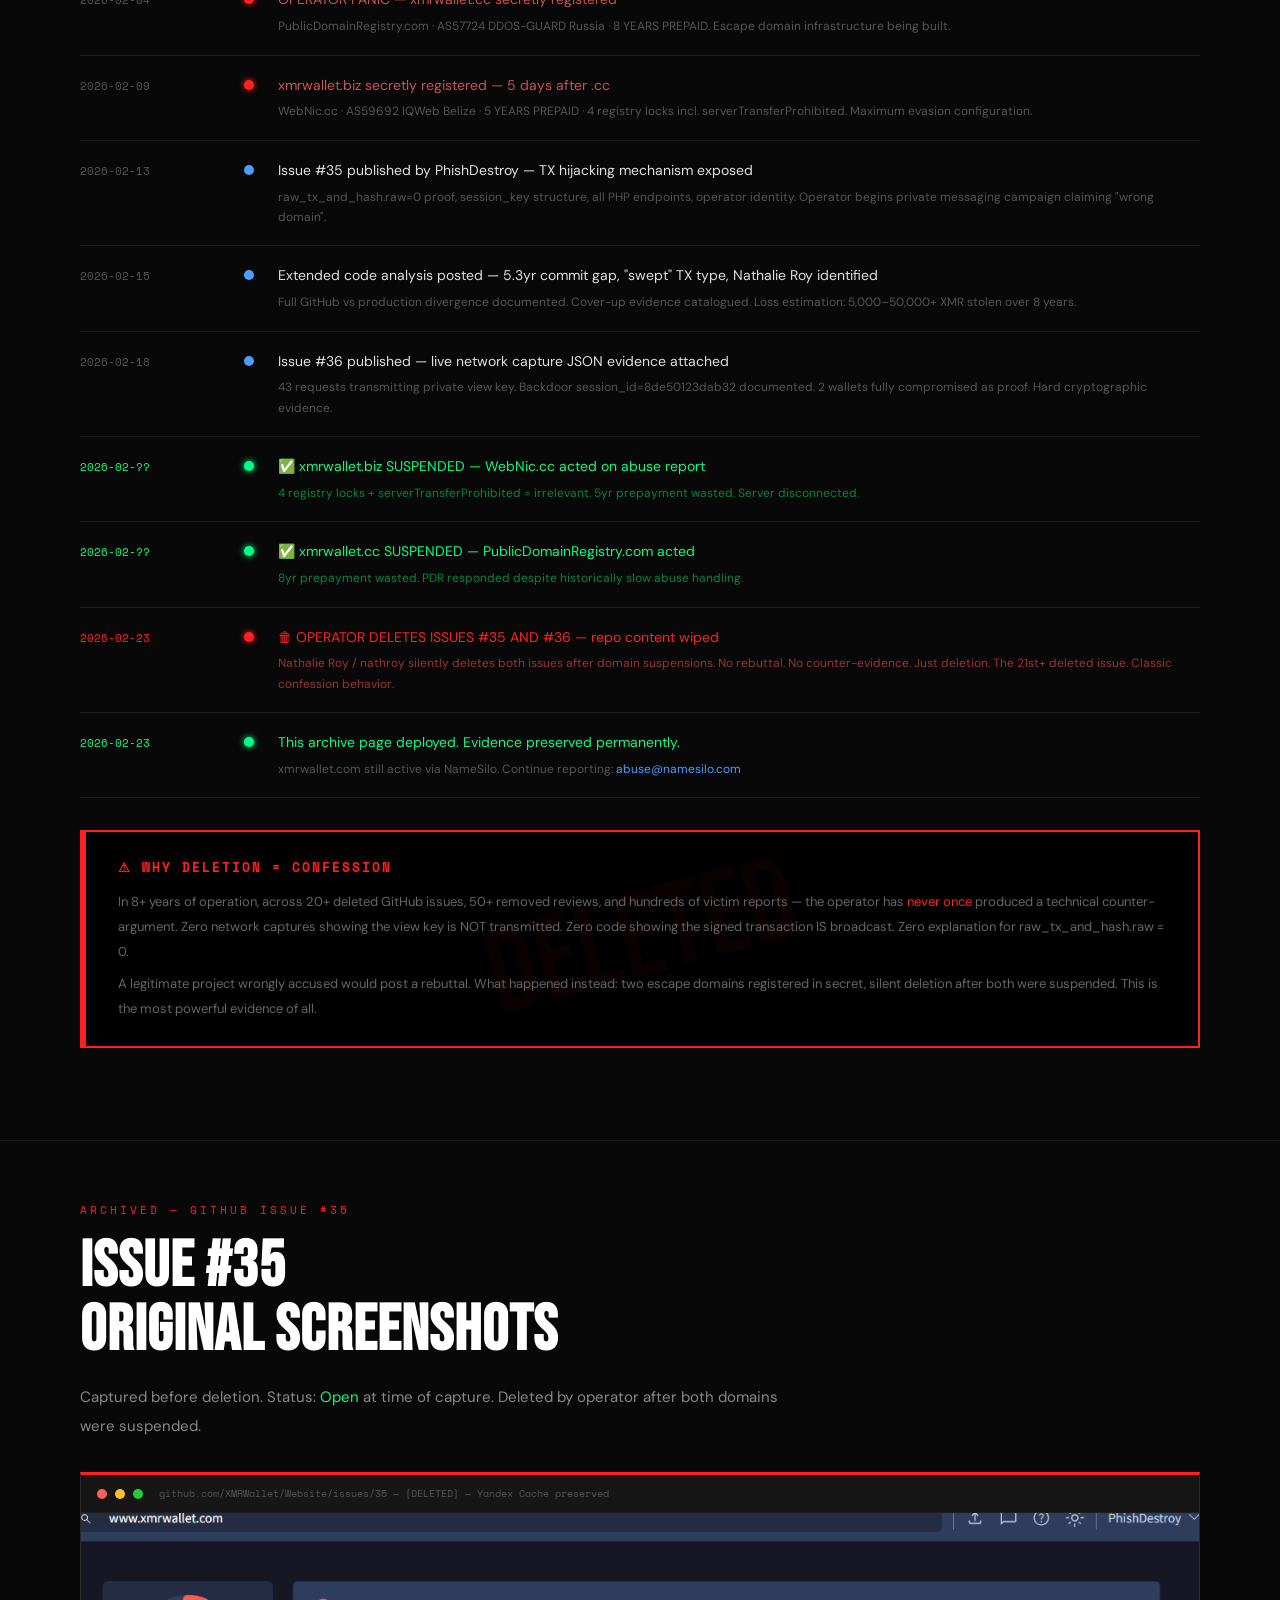
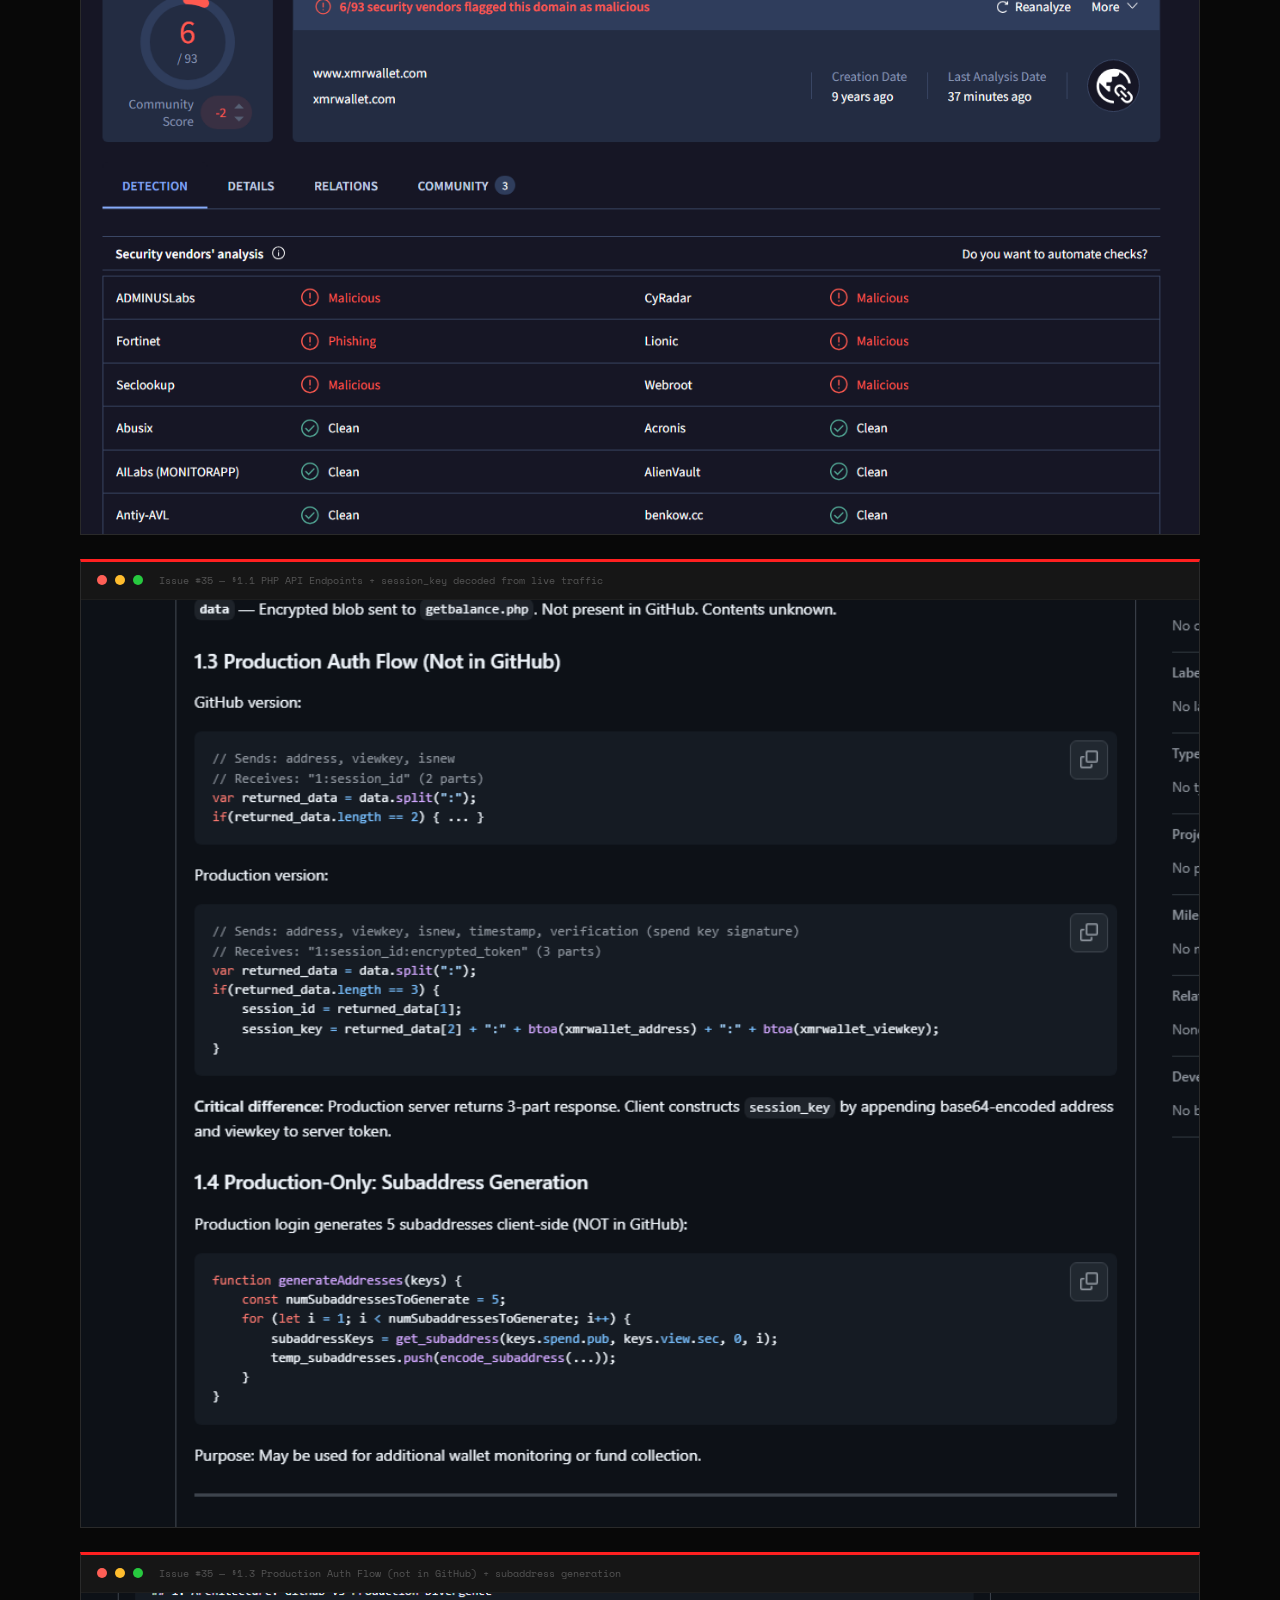
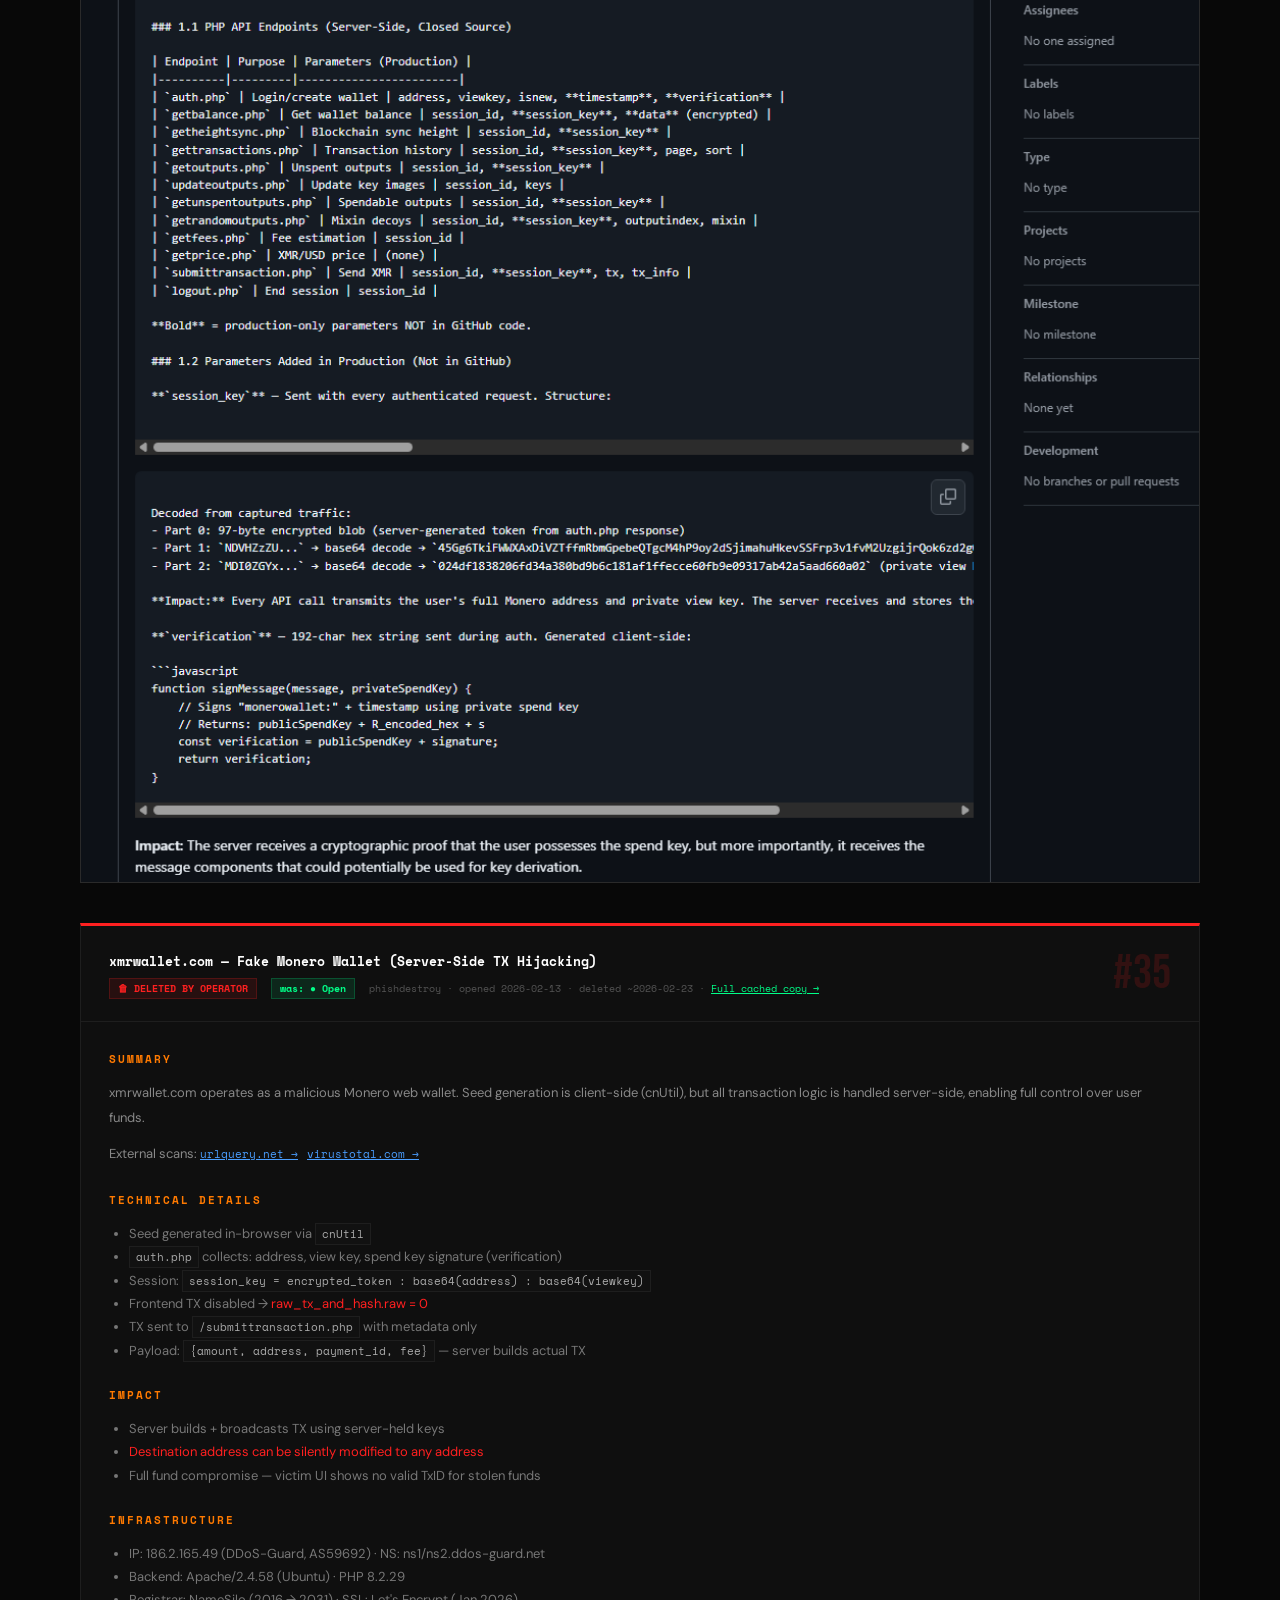
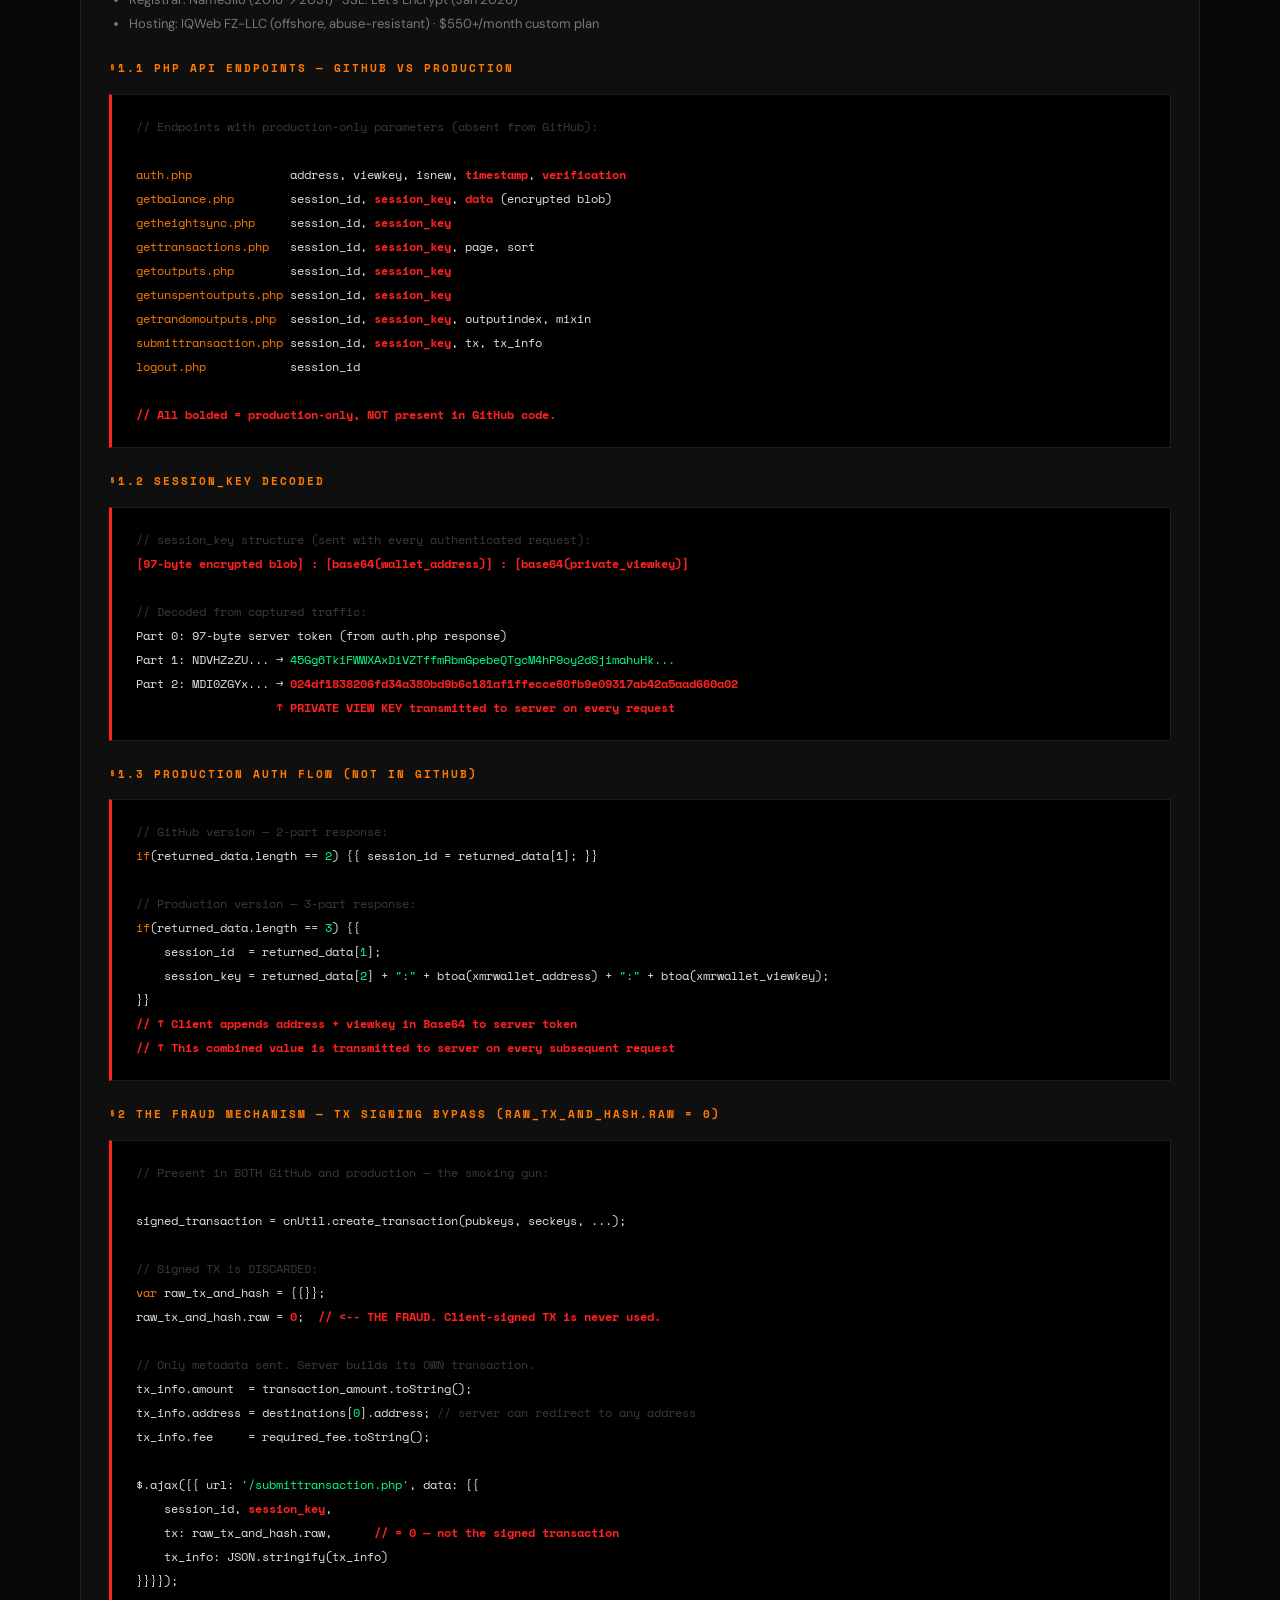
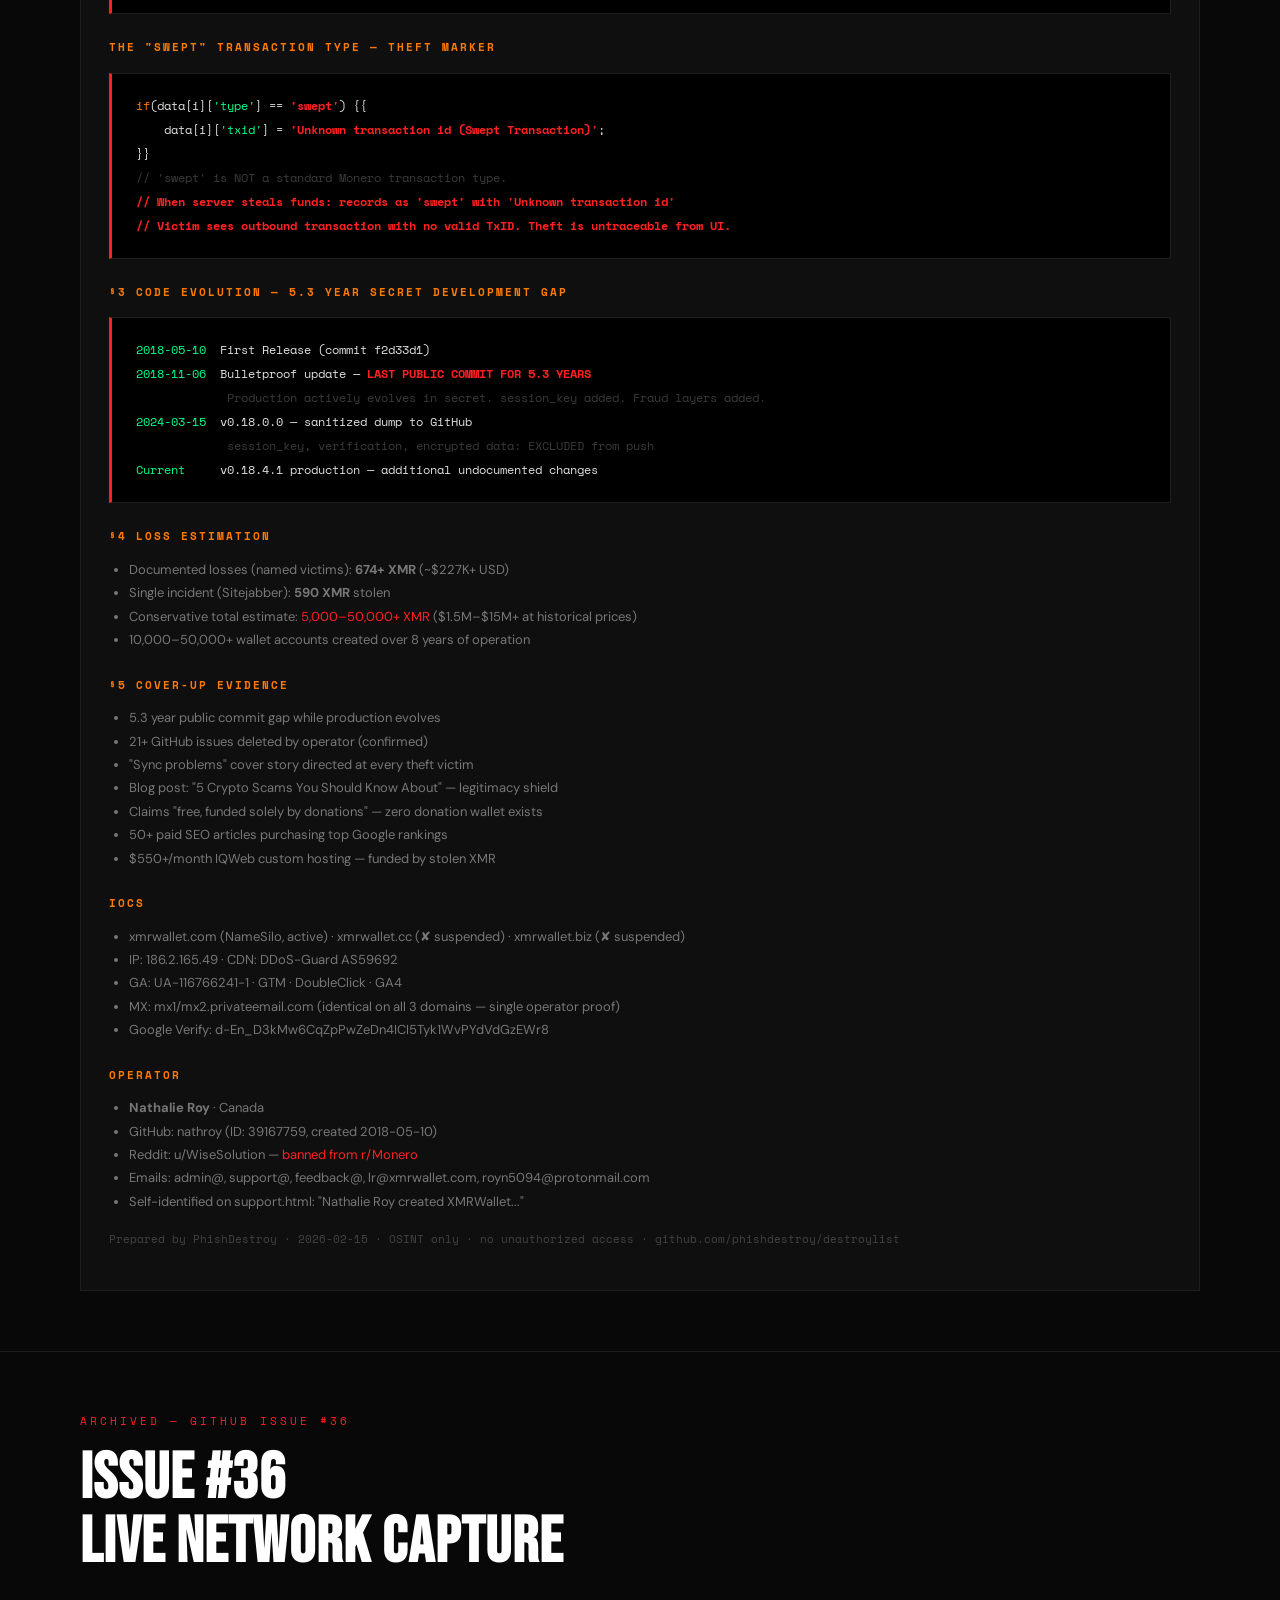
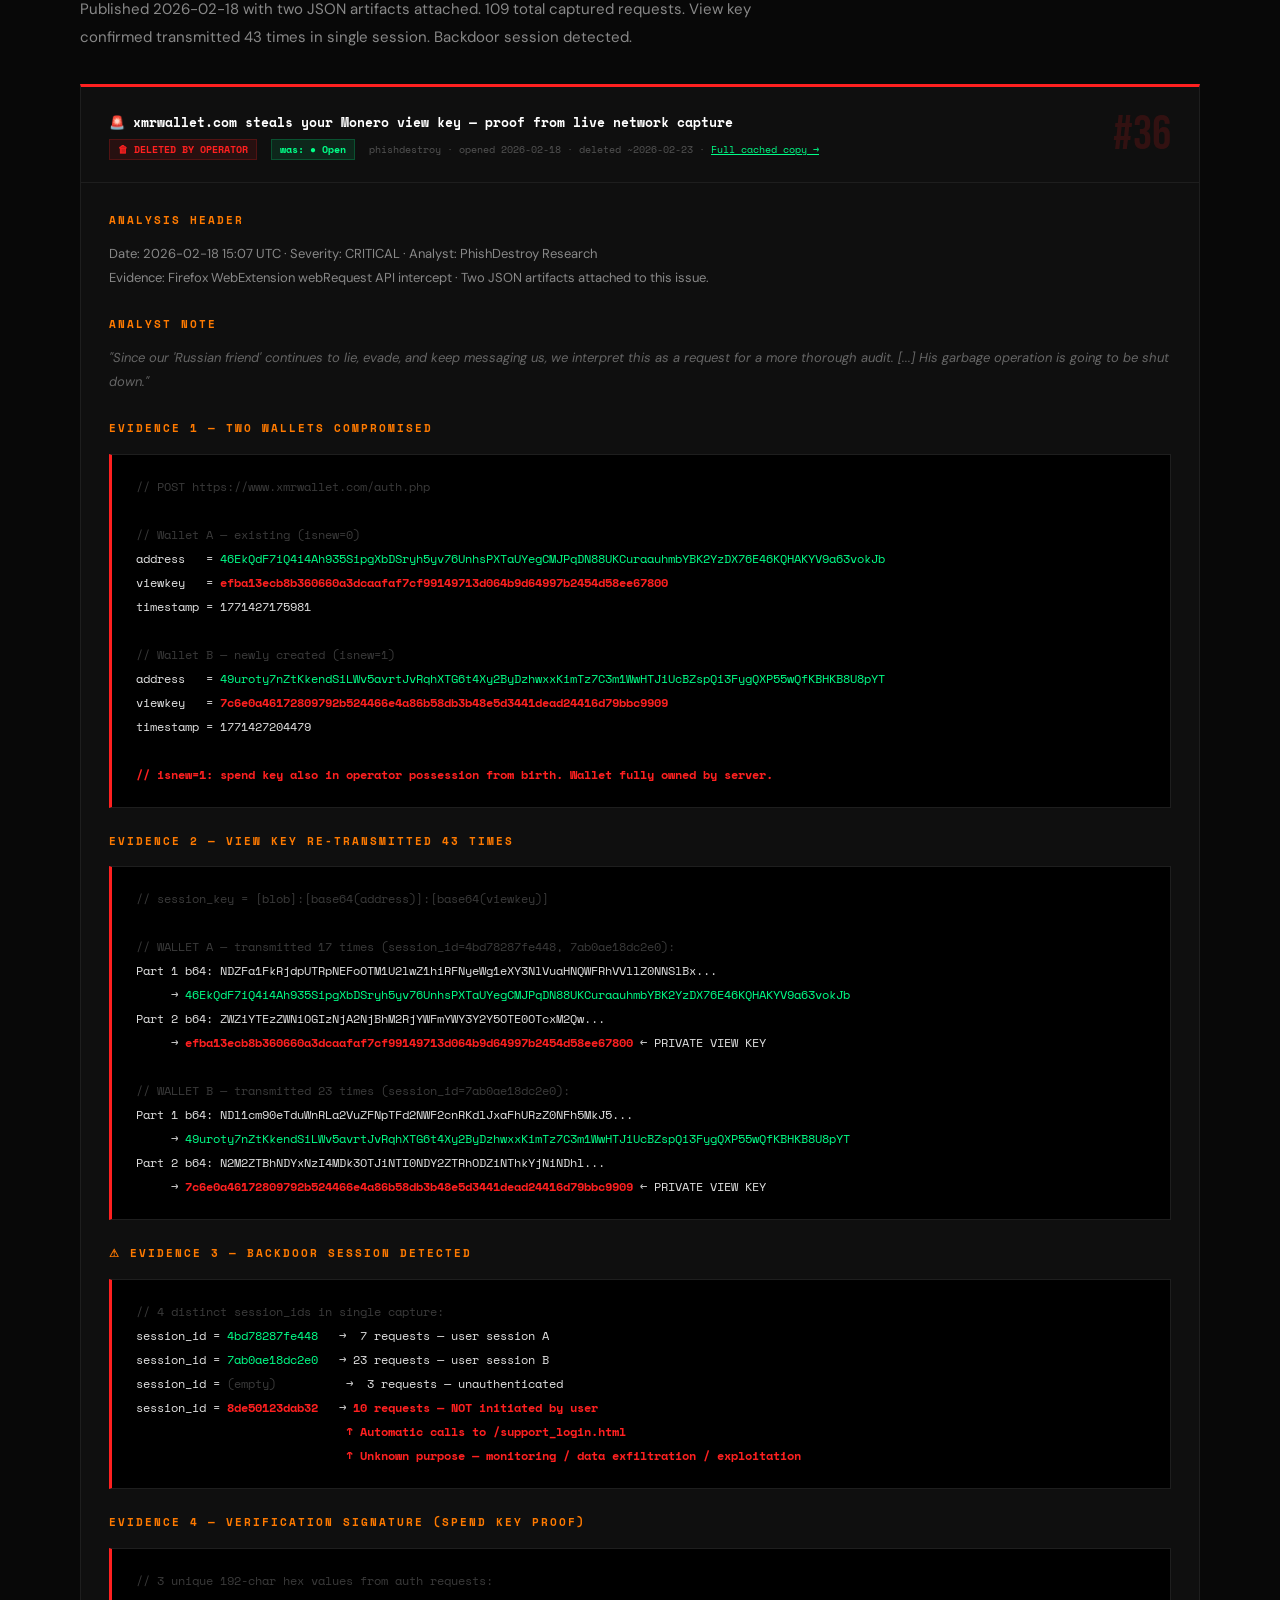
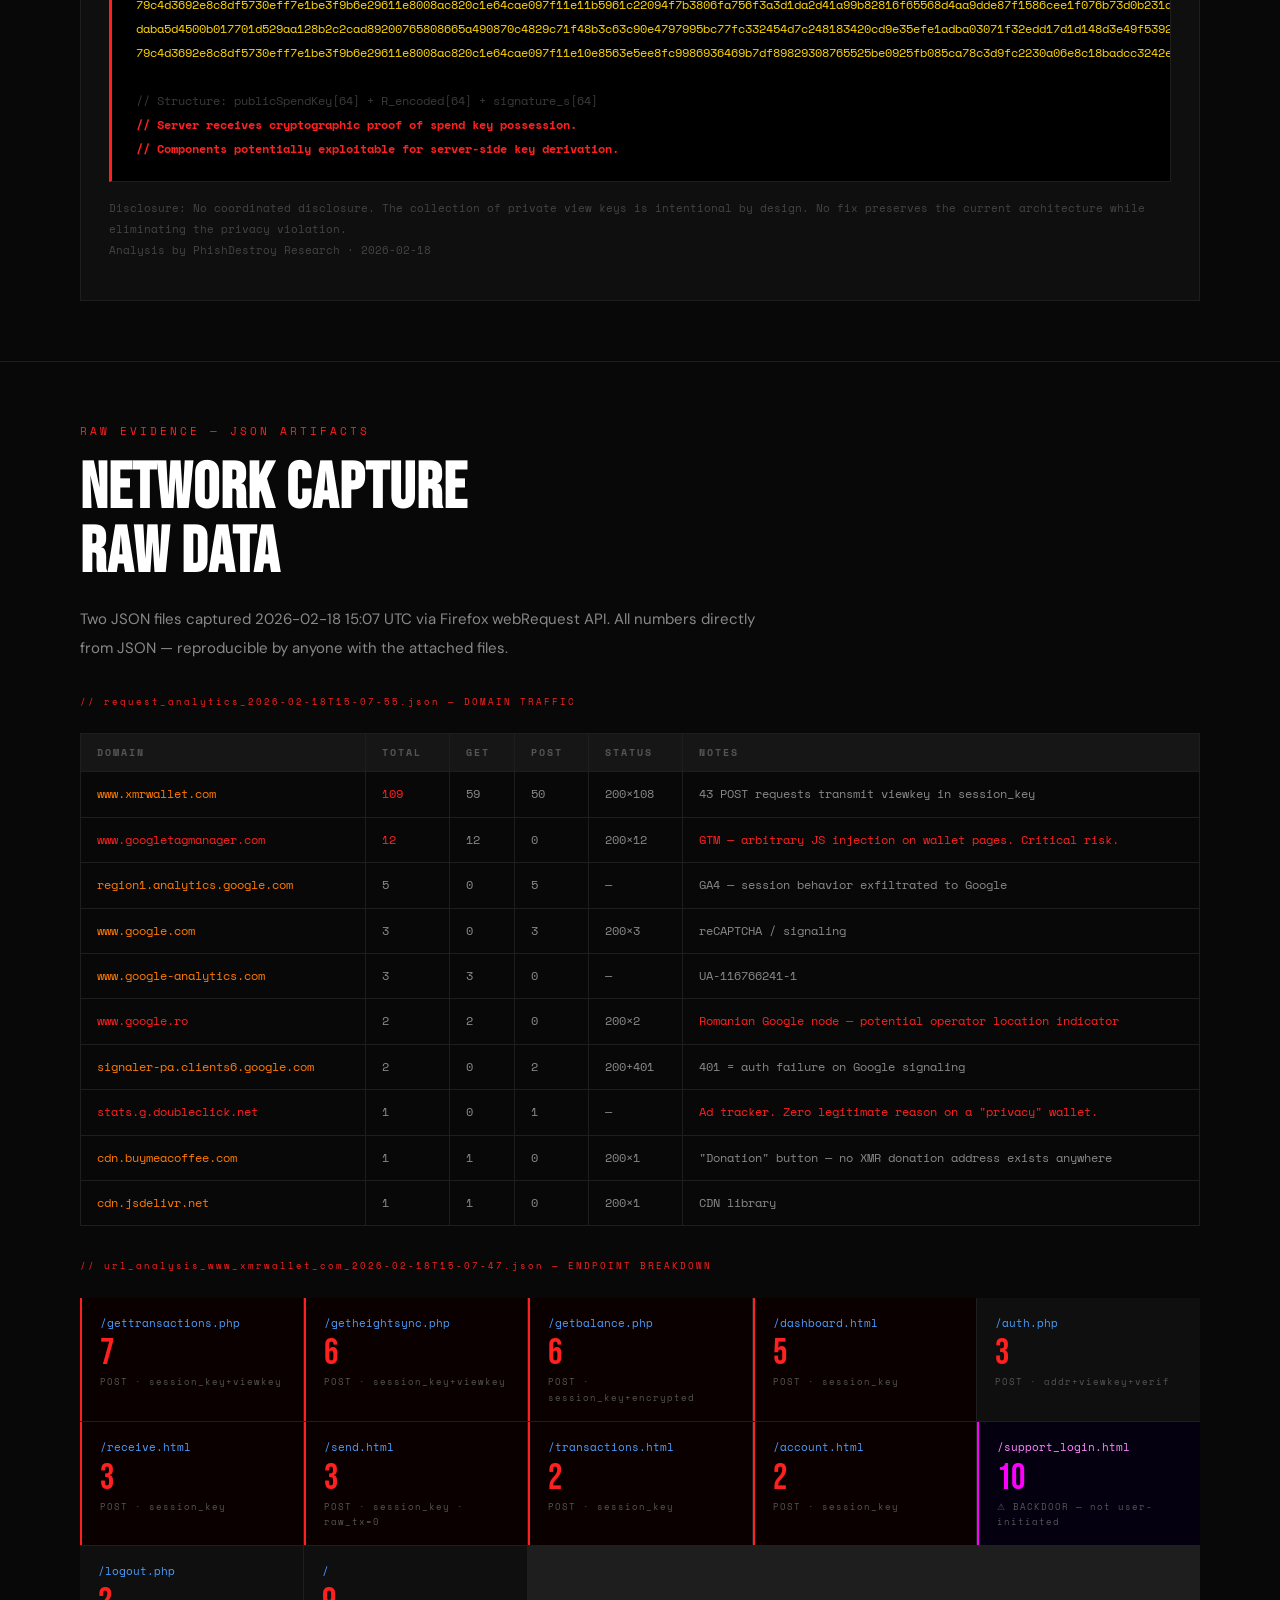
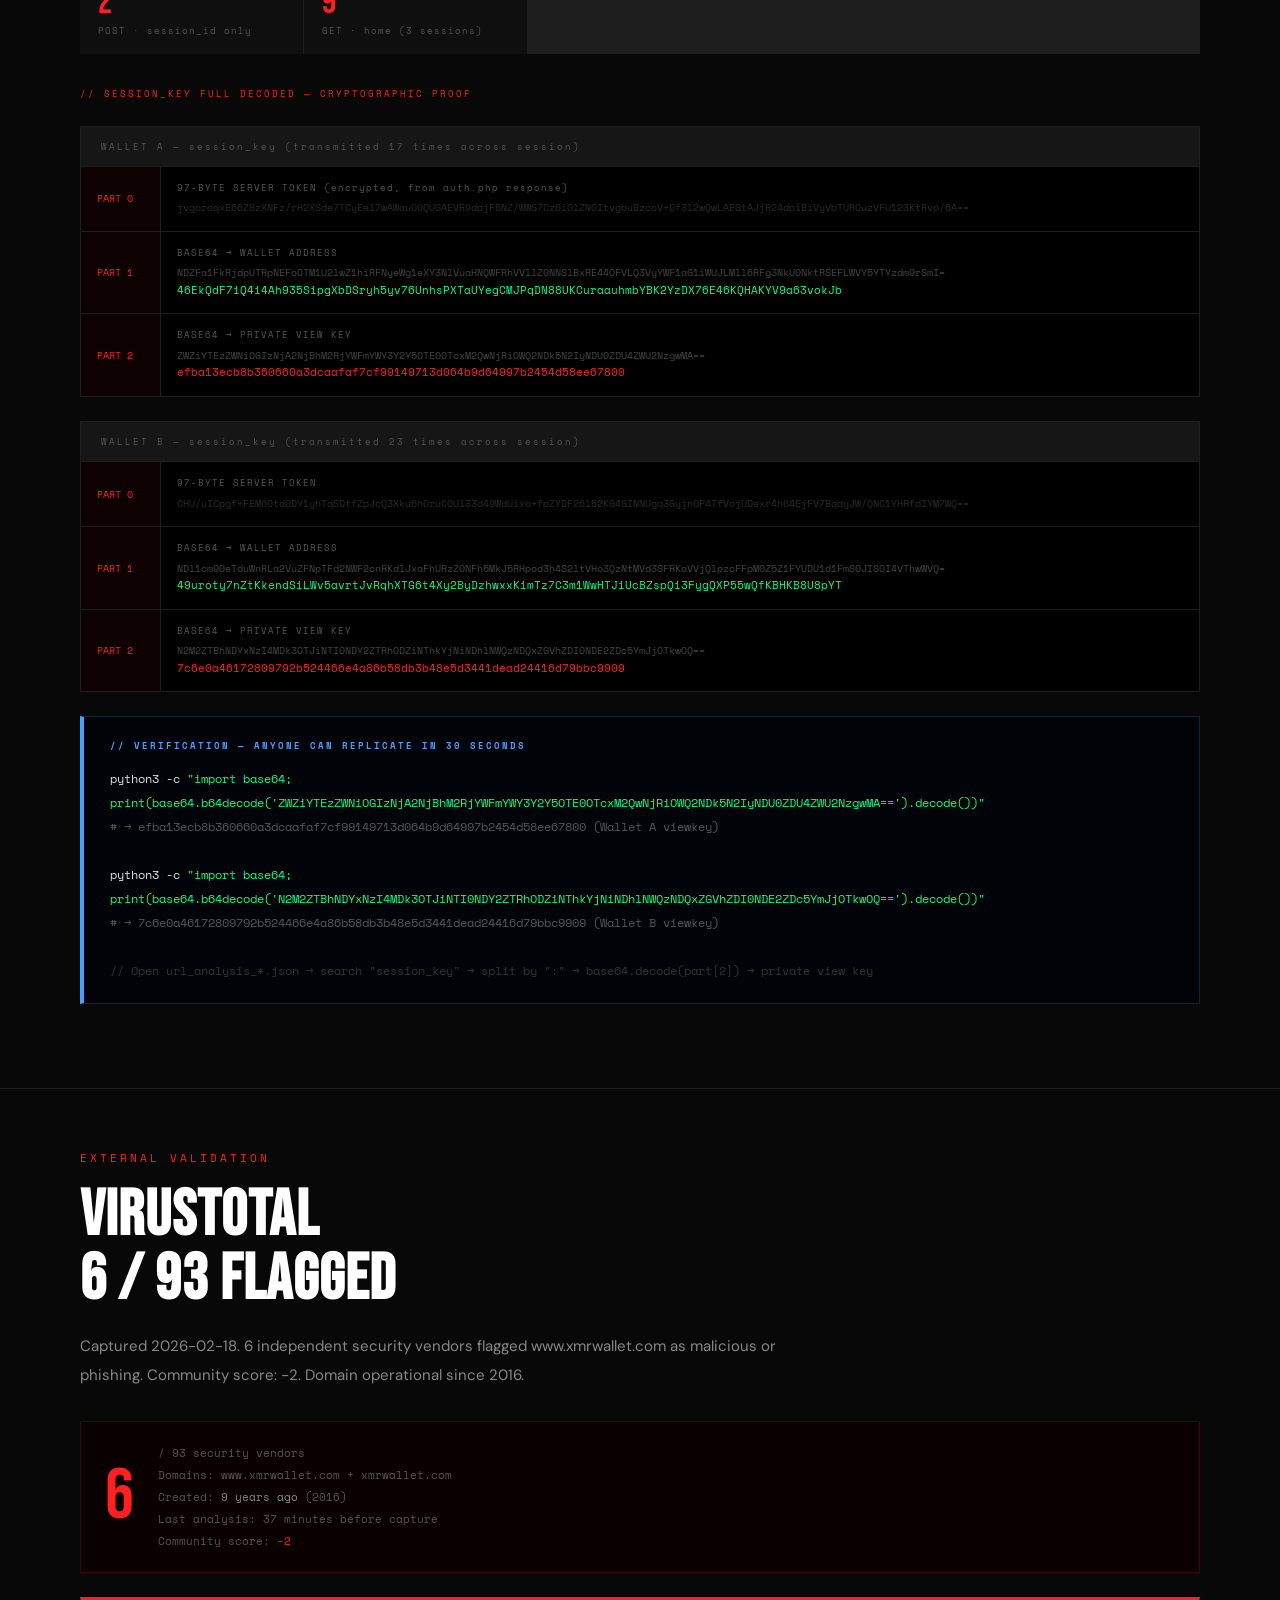
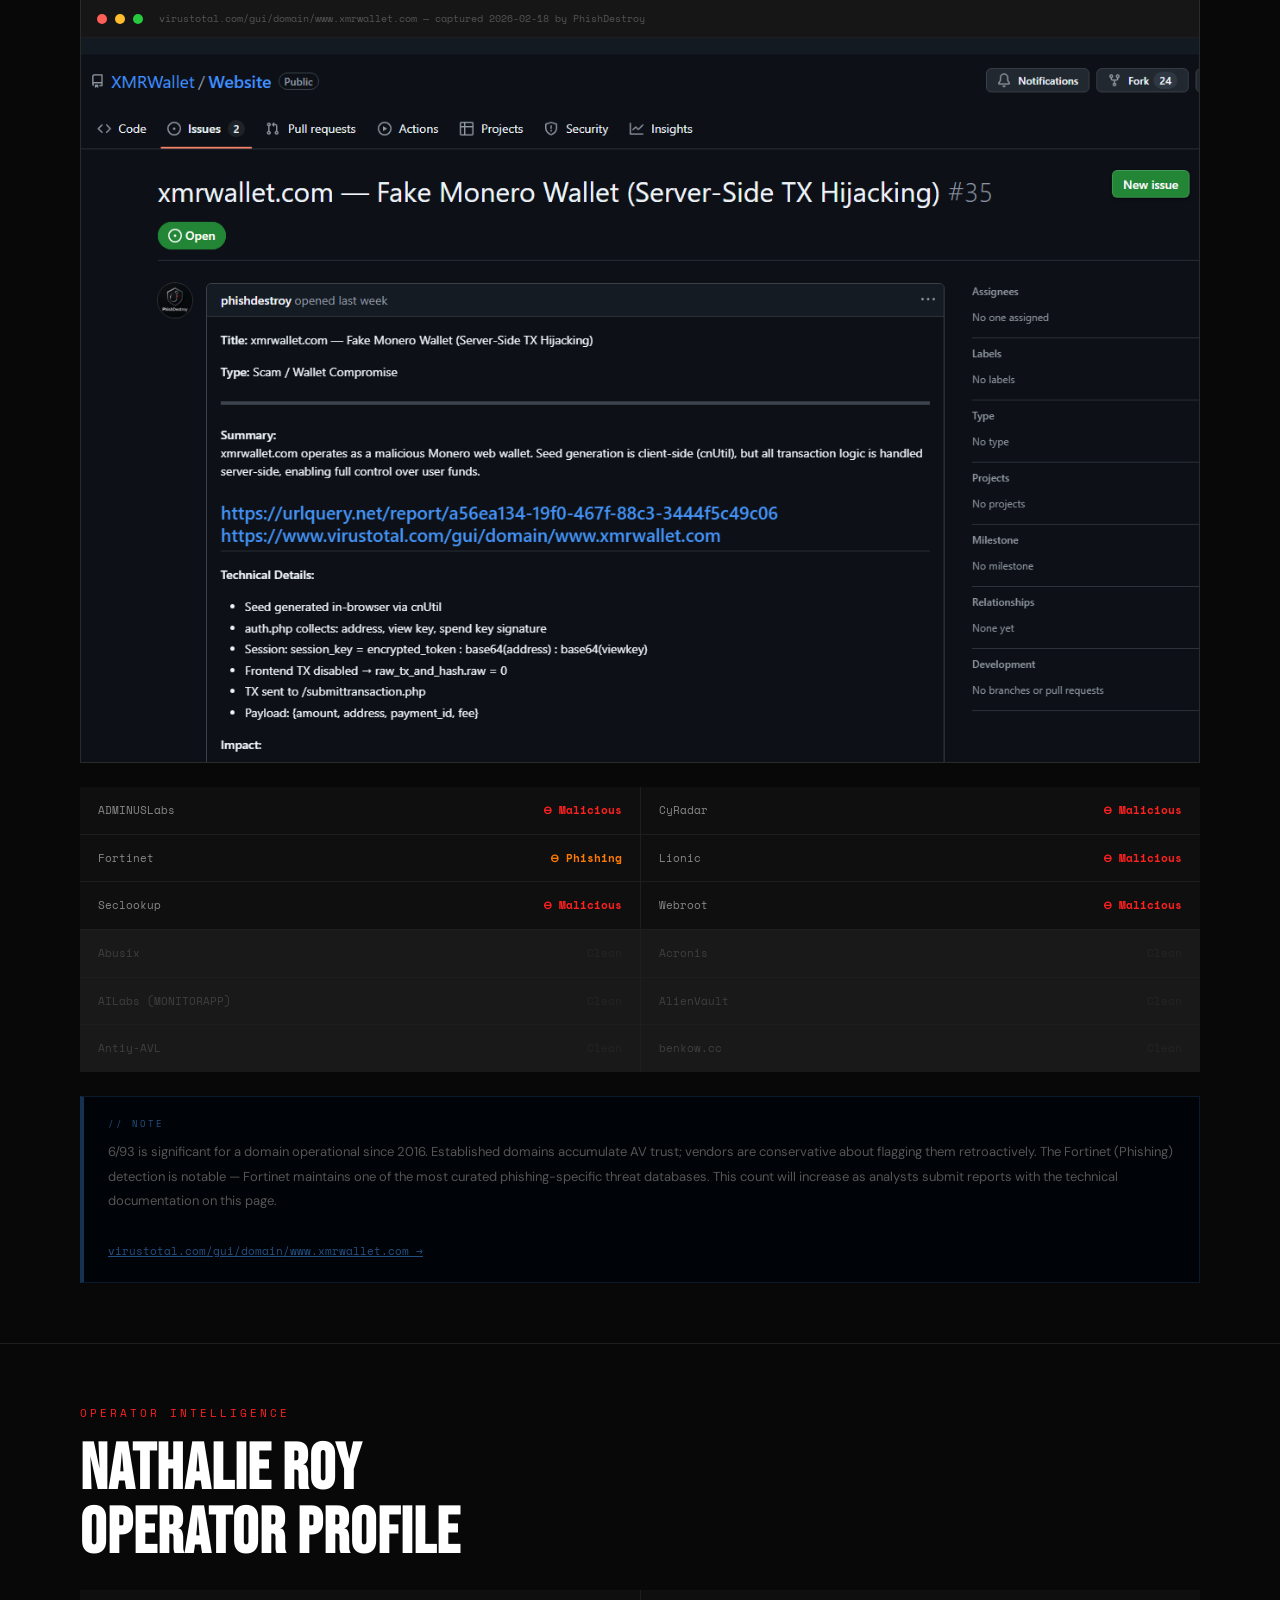
==== commit 570edc8d: "xmrwallet.com scam for monero" ====
--- a/docs/deleted.html
+++ b/docs/deleted.html
@@ -25,14 +25,19 @@
 <style>
 :root{--red:#FF2020;--orange:#FF7A00;--yellow:#FFD600;--green:#00FF88;--blue:#4A9EFF;--bg:#080808;--bg2:#0F0F0F;--bg3:#161616;--border:#1E1E1E;--border2:#2A2A2A;--text:#E0E0E0;--muted:#555;--mono:'Space Mono',monospace;--display:'Bebas Neue',sans-serif;--body:'DM Sans',sans-serif;}
 *,*::before,*::after{box-sizing:border-box;margin:0;padding:0;}
+::selection{background:rgba(255,32,32,0.3);color:#fff;}
 html{scroll-behavior:smooth;}
 body{background:var(--bg);color:var(--text);font-family:var(--body);font-size:15px;line-height:1.7;overflow-x:hidden;}
 body::after{content:'';position:fixed;inset:0;background:repeating-linear-gradient(0deg,transparent,transparent 2px,rgba(0,0,0,0.03) 2px,rgba(0,0,0,0.03) 4px);pointer-events:none;z-index:999;}
-nav{position:fixed;top:0;left:0;right:0;z-index:100;display:flex;align-items:center;justify-content:space-between;padding:12px 40px;background:rgba(8,8,8,0.95);backdrop-filter:blur(12px);border-bottom:1px solid var(--border);}
-.nav-logo{font-family:var(--mono);font-size:11px;font-weight:700;color:var(--red);letter-spacing:2px;text-transform:uppercase;text-decoration:none;}
+nav{position:fixed;top:0;left:0;right:0;z-index:100;display:flex;align-items:center;justify-content:space-between;padding:12px 40px;background:rgba(8,8,8,0.92);backdrop-filter:blur(16px) saturate(1.2);border-bottom:1px solid var(--border);transition:box-shadow 0.3s,padding 0.3s;}
+nav.scrolled{padding:8px 40px;box-shadow:0 4px 30px rgba(255,32,32,0.04);}
+.nav-logo{font-family:var(--mono);font-size:11px;font-weight:700;color:var(--red);letter-spacing:2px;text-transform:uppercase;text-decoration:none;transition:text-shadow 0.3s;}
+.nav-logo:hover{text-shadow:0 0 12px rgba(255,32,32,0.5);}
 .nav-links{display:flex;gap:20px;}
-.nav-links a{font-family:var(--mono);font-size:10px;color:var(--muted);text-decoration:none;letter-spacing:1px;transition:color 0.2s;}
+.nav-links a{font-family:var(--mono);font-size:10px;color:var(--muted);text-decoration:none;letter-spacing:1px;transition:color 0.2s;position:relative;}
 .nav-links a:hover{color:var(--text);}
+.nav-links a::after{content:'';position:absolute;bottom:-4px;left:0;width:0;height:1px;background:var(--red);transition:width 0.3s ease;}
+.nav-links a:hover::after{width:100%;}
 .section{padding:60px 80px;border-top:1px solid var(--border);position:relative;}
 .section-label{font-family:var(--mono);font-size:11px;letter-spacing:3px;color:var(--red);text-transform:uppercase;margin-bottom:16px;}
 .section-title{font-family:var(--display);font-size:clamp(36px,5vw,68px);line-height:1;color:#fff;margin-bottom:20px;letter-spacing:1px;}
@@ -51,7 +56,8 @@
 .dot.r{background:#ff5f56;}.dot.y{background:#ffbd2e;}.dot.g{background:#27c93f;}
 .screenshot-url{font-family:var(--mono);font-size:10px;color:var(--muted);margin-left:8px;}
 .screenshot-frame img{width:100%;display:block;}
-.del-banner{background:#000;border:2px solid var(--red);border-left:6px solid var(--red);padding:24px 32px;margin:32px 0;position:relative;overflow:hidden;}
+.del-banner{background:#000;border:2px solid var(--red);border-left:6px solid var(--red);padding:24px 32px;margin:32px 0;position:relative;overflow:hidden;animation:delGlow 4s ease-in-out infinite;}
+@keyframes delGlow{0%,100%{box-shadow:0 0 0 0 rgba(255,32,32,0)}50%{box-shadow:0 0 24px rgba(255,32,32,0.08);}}
 .del-banner::before{content:'DELETED';position:absolute;top:50%;left:50%;transform:translate(-50%,-50%) rotate(-15deg);font-family:var(--display);font-size:120px;color:rgba(255,32,32,0.04);pointer-events:none;white-space:nowrap;}
 .del-banner-title{font-family:var(--mono);font-size:13px;font-weight:700;color:var(--red);letter-spacing:2px;margin-bottom:12px;}
 .del-banner p{font-size:13px;color:#666;line-height:1.9;}
@@ -88,7 +94,8 @@
 .req-item.backdoor .req-count{color:#ff00ff;}
 .req-item.backdoor .req-endpoint{color:#ff88ff;}
 .timeline{display:flex;flex-direction:column;gap:0;margin:32px 0;}
-.tl-item{display:flex;gap:24px;padding:18px 0;border-bottom:1px solid var(--border);}
+.tl-item{display:flex;gap:24px;padding:18px 0;border-bottom:1px solid var(--border);transition:background 0.3s,padding-left 0.3s;}
+.tl-item:hover{background:rgba(255,32,32,0.01);padding-left:8px;}
 .tl-date{font-family:var(--mono);font-size:11px;color:var(--muted);width:140px;flex-shrink:0;padding-top:3px;}
 .tl-dot{width:10px;height:10px;border-radius:50%;flex-shrink:0;margin-top:6px;}
 .tl-dot.red{background:var(--red);box-shadow:0 0 6px var(--red);}
@@ -127,14 +134,14 @@
 @keyframes blink{50%{opacity:0}}
 @keyframes pulse{0%,100%{transform:scale(1);opacity:1}50%{transform:scale(1.05);opacity:0.7}}
 @keyframes fadeUp{from{opacity:0;transform:translateY(30px)}to{opacity:1;transform:translateY(0)}}
-.reveal{opacity:0;transform:translateY(30px);transition:opacity 0.7s ease,transform 0.7s ease;}
+.reveal{opacity:0;transform:translateY(24px);transition:opacity 0.7s cubic-bezier(0.22,1,0.36,1),transform 0.7s cubic-bezier(0.22,1,0.36,1);}
 .reveal.visible{opacity:1;transform:translateY(0);}
-.section{opacity:0;transform:translateY(20px);transition:opacity 0.6s ease,transform 0.6s ease;}
+.section{opacity:0.3;transform:translateY(20px);transition:opacity 0.7s cubic-bezier(0.22,1,0.36,1),transform 0.7s cubic-bezier(0.22,1,0.36,1);}
 .section.in-view{opacity:1;transform:translateY(0);}
 .screenshot-frame{transition:transform 0.3s ease,box-shadow 0.3s ease;}
 .screenshot-frame:hover{transform:translateY(-2px);box-shadow:0 8px 32px rgba(255,32,32,0.1);}
-.code-block{transition:border-color 0.3s ease;}
-.code-block:hover{border-color:var(--red);}
+.code-block{transition:border-color 0.3s ease,box-shadow 0.3s ease,border-left-color 0.3s ease;}
+.code-block:hover{border-color:var(--border2);border-left-color:var(--orange);box-shadow:inset 3px 0 12px rgba(255,122,0,0.06),0 4px 20px rgba(0,0,0,0.3);}
 body::before{content:'';position:fixed;inset:0;background-image:url("data:image/svg+xml,%3Csvg viewBox='0 0 256 256' xmlns='http://www.w3.org/2000/svg'%3E%3Cfilter id='n'%3E%3CfeTurbulence type='fractalNoise' baseFrequency='0.9' numOctaves='4' stitchTiles='stitch'/%3E%3C/filter%3E%3Crect width='100%25' height='100%25' filter='url(%23n)' opacity='0.03'/%3E%3C/svg%3E");pointer-events:none;z-index:1000;opacity:0.4;}
 @media(max-width:768px){
   .section,.deleted-hero{padding:60px 20px;}
@@ -823,7 +830,7 @@
     x.target.classList.add('visible');
     if(x.target.tagName === 'SECTION') x.target.classList.add('in-view');
   }
-}),{threshold:0.06});
+}),{threshold:0.06,rootMargin:'0px 0px -40px 0px'});
 document.querySelectorAll('.reveal,section.section').forEach(el=>obs.observe(el));
 
 // Smooth reveal for screenshot frames
@@ -832,23 +839,52 @@
   obs.observe(el);
 });
 
-// Animate stat numbers in hero
+// Nav scroll state
+const navEl = document.querySelector('nav');
+window.addEventListener('scroll', ()=>{
+  if(window.scrollY > 80) navEl.classList.add('scrolled');
+  else navEl.classList.remove('scrolled');
+},{passive:true});
+
+// Animate stat numbers with easing
 document.querySelectorAll('[data-count]').forEach(el=>{
   const countObs = new IntersectionObserver(entries=>{
     if(entries[0].isIntersecting){
       const target = +el.dataset.count;
-      let current = 0;
-      const step = Math.max(1, Math.floor(target / 25));
-      const timer = setInterval(()=>{
-        current += step;
-        if(current >= target){ current = target; clearInterval(timer); }
-        el.textContent = current + (el.dataset.suffix || '');
-      }, 40);
+      const suffix = el.dataset.suffix || '';
+      const duration = 1200;
+      const start = performance.now();
+      function tick(now){
+        const elapsed = now - start;
+        const progress = Math.min(elapsed / duration, 1);
+        const eased = progress === 1 ? 1 : 1 - Math.pow(2, -10 * progress);
+        el.textContent = Math.round(target * eased) + suffix;
+        if(progress < 1) requestAnimationFrame(tick);
+      }
+      requestAnimationFrame(tick);
       countObs.disconnect();
     }
   },{threshold:0.5});
   countObs.observe(el);
 });
+
+// Smooth scroll for nav links
+document.querySelectorAll('.nav-links a[href^="#"]').forEach(a=>{
+  a.addEventListener('click',e=>{
+    e.preventDefault();
+    const t=document.querySelector(a.getAttribute('href'));
+    if(t) t.scrollIntoView({behavior:'smooth',block:'start'});
+  });
+});
+
+// Progress bar
+const prog = document.createElement('div');
+prog.style.cssText='position:fixed;top:0;left:0;height:2px;background:linear-gradient(90deg,var(--red),var(--orange));z-index:200;transition:width 0.15s ease-out;width:0;box-shadow:0 0 8px rgba(255,32,32,0.4);';
+document.body.appendChild(prog);
+window.addEventListener('scroll',()=>{
+  const pct = window.scrollY / (document.body.scrollHeight - window.innerHeight) * 100;
+  prog.style.width = pct + '%';
+},{passive:true});
 </script>
 </body>
 </html>
